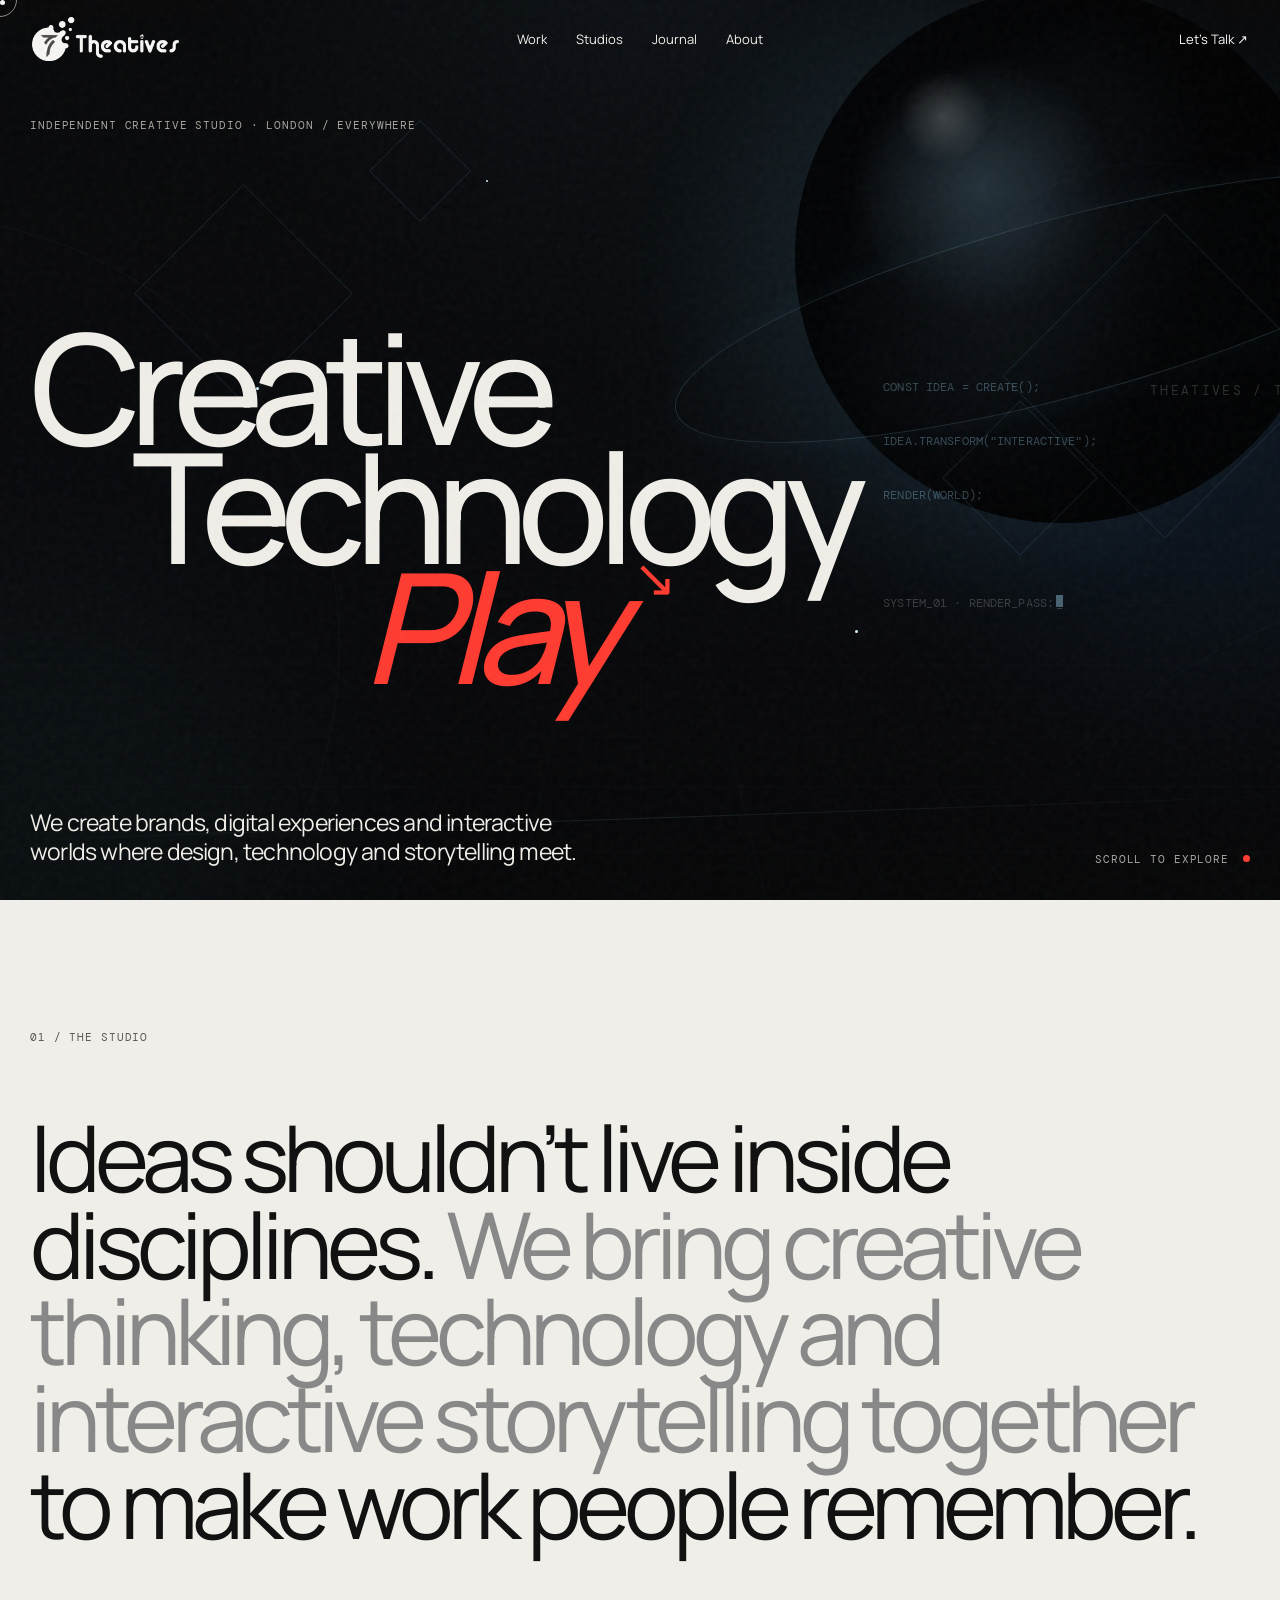
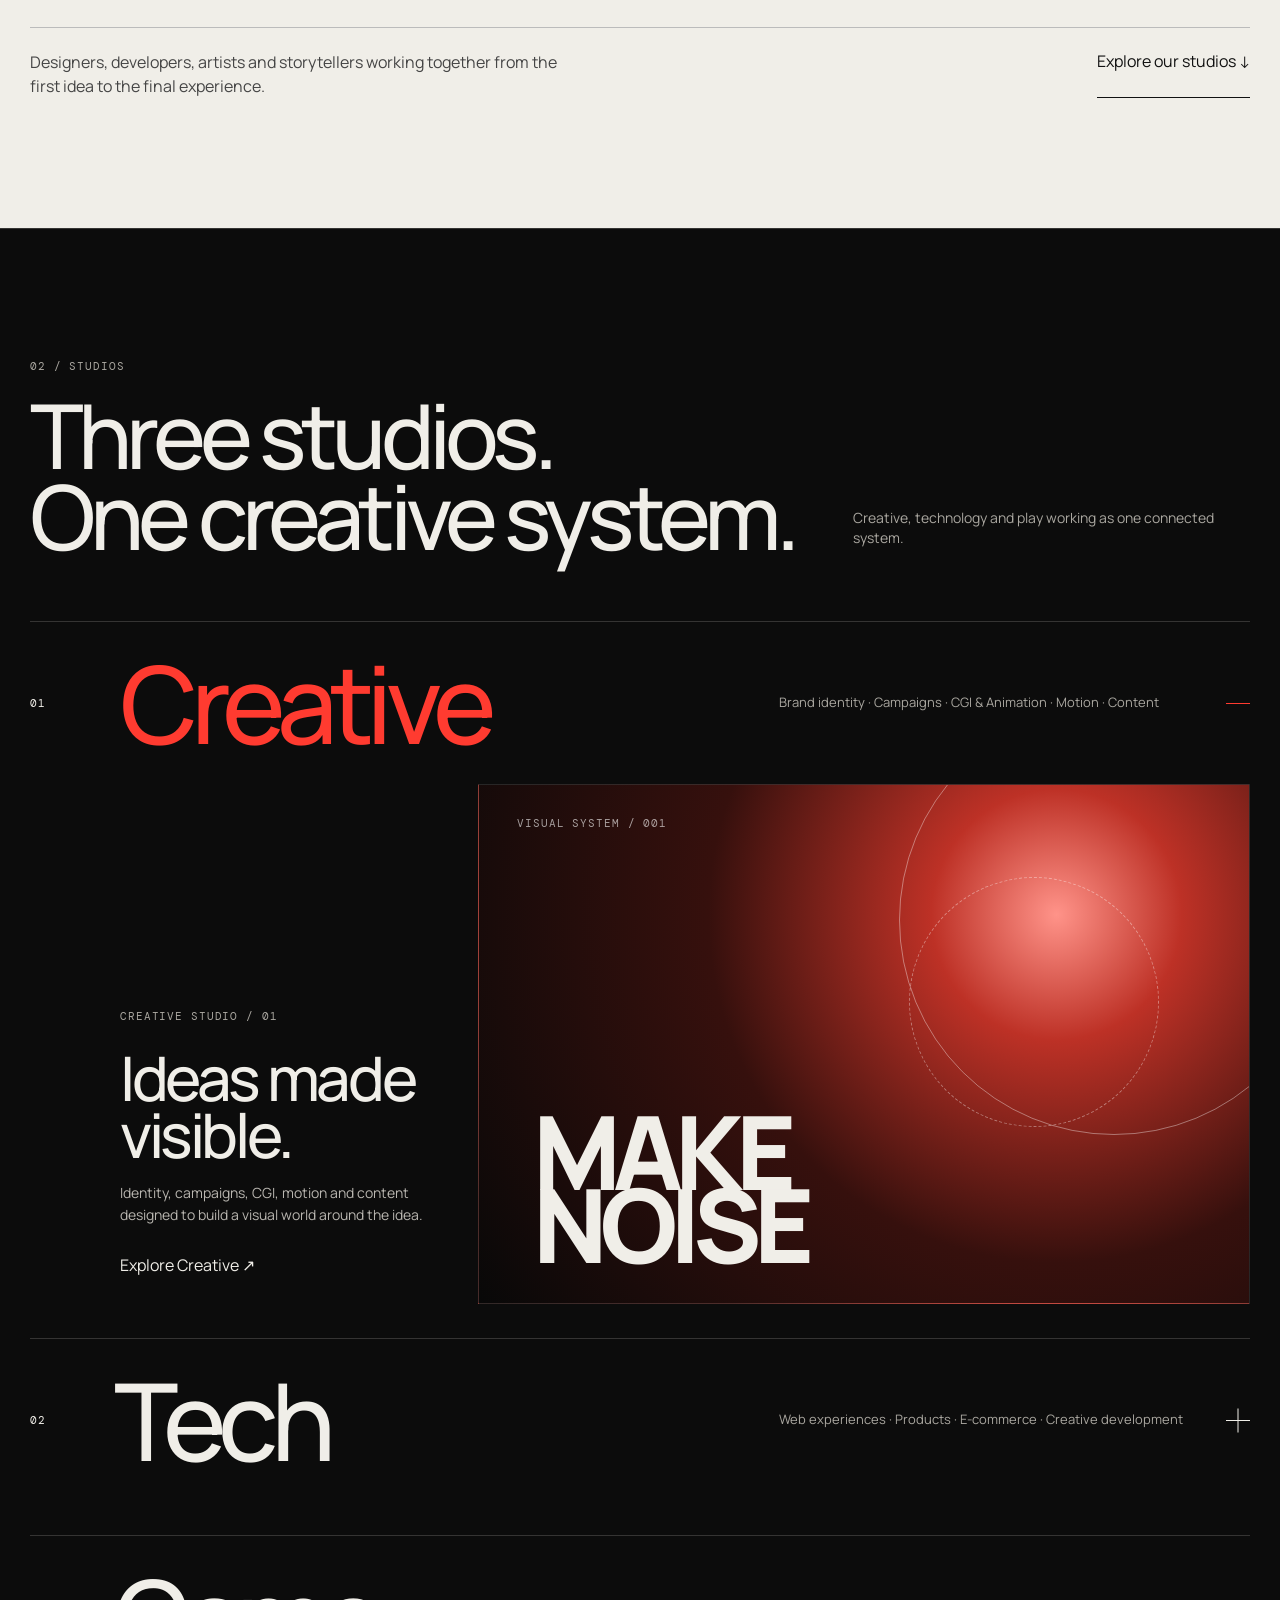
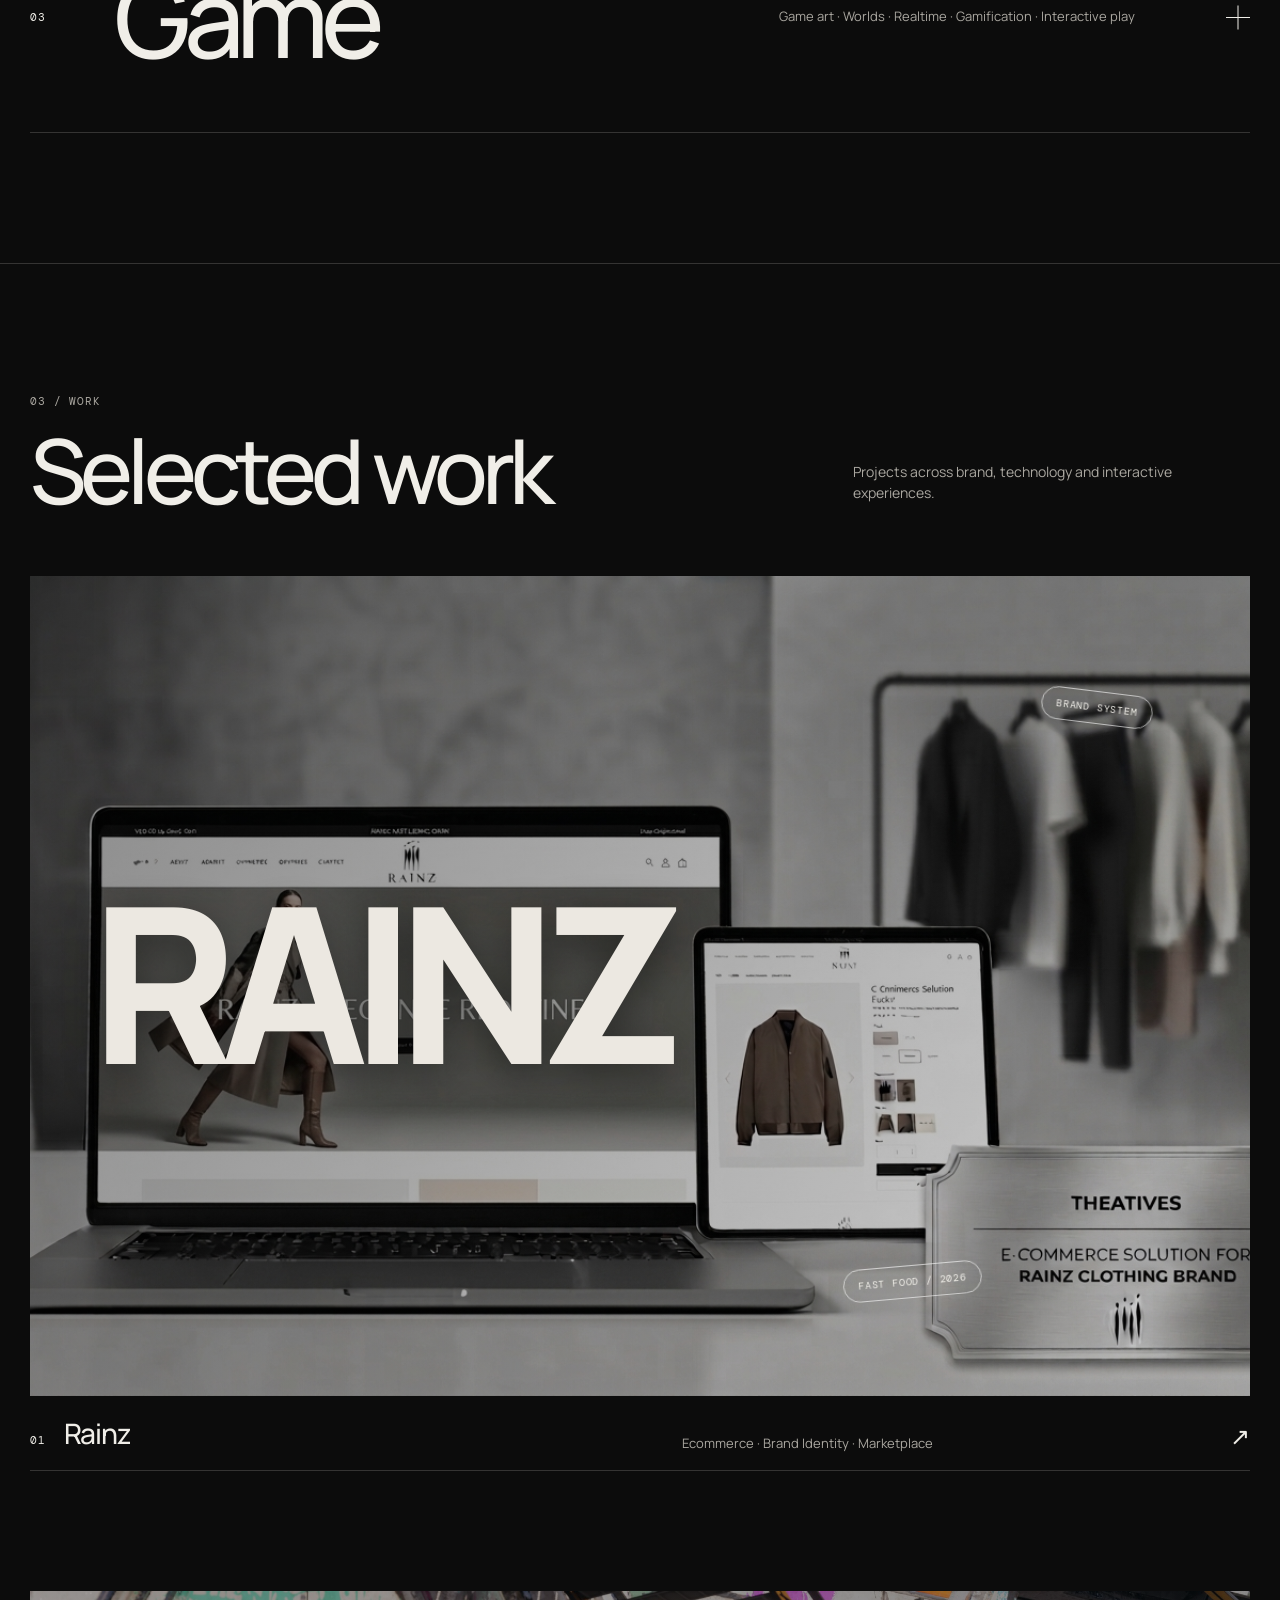
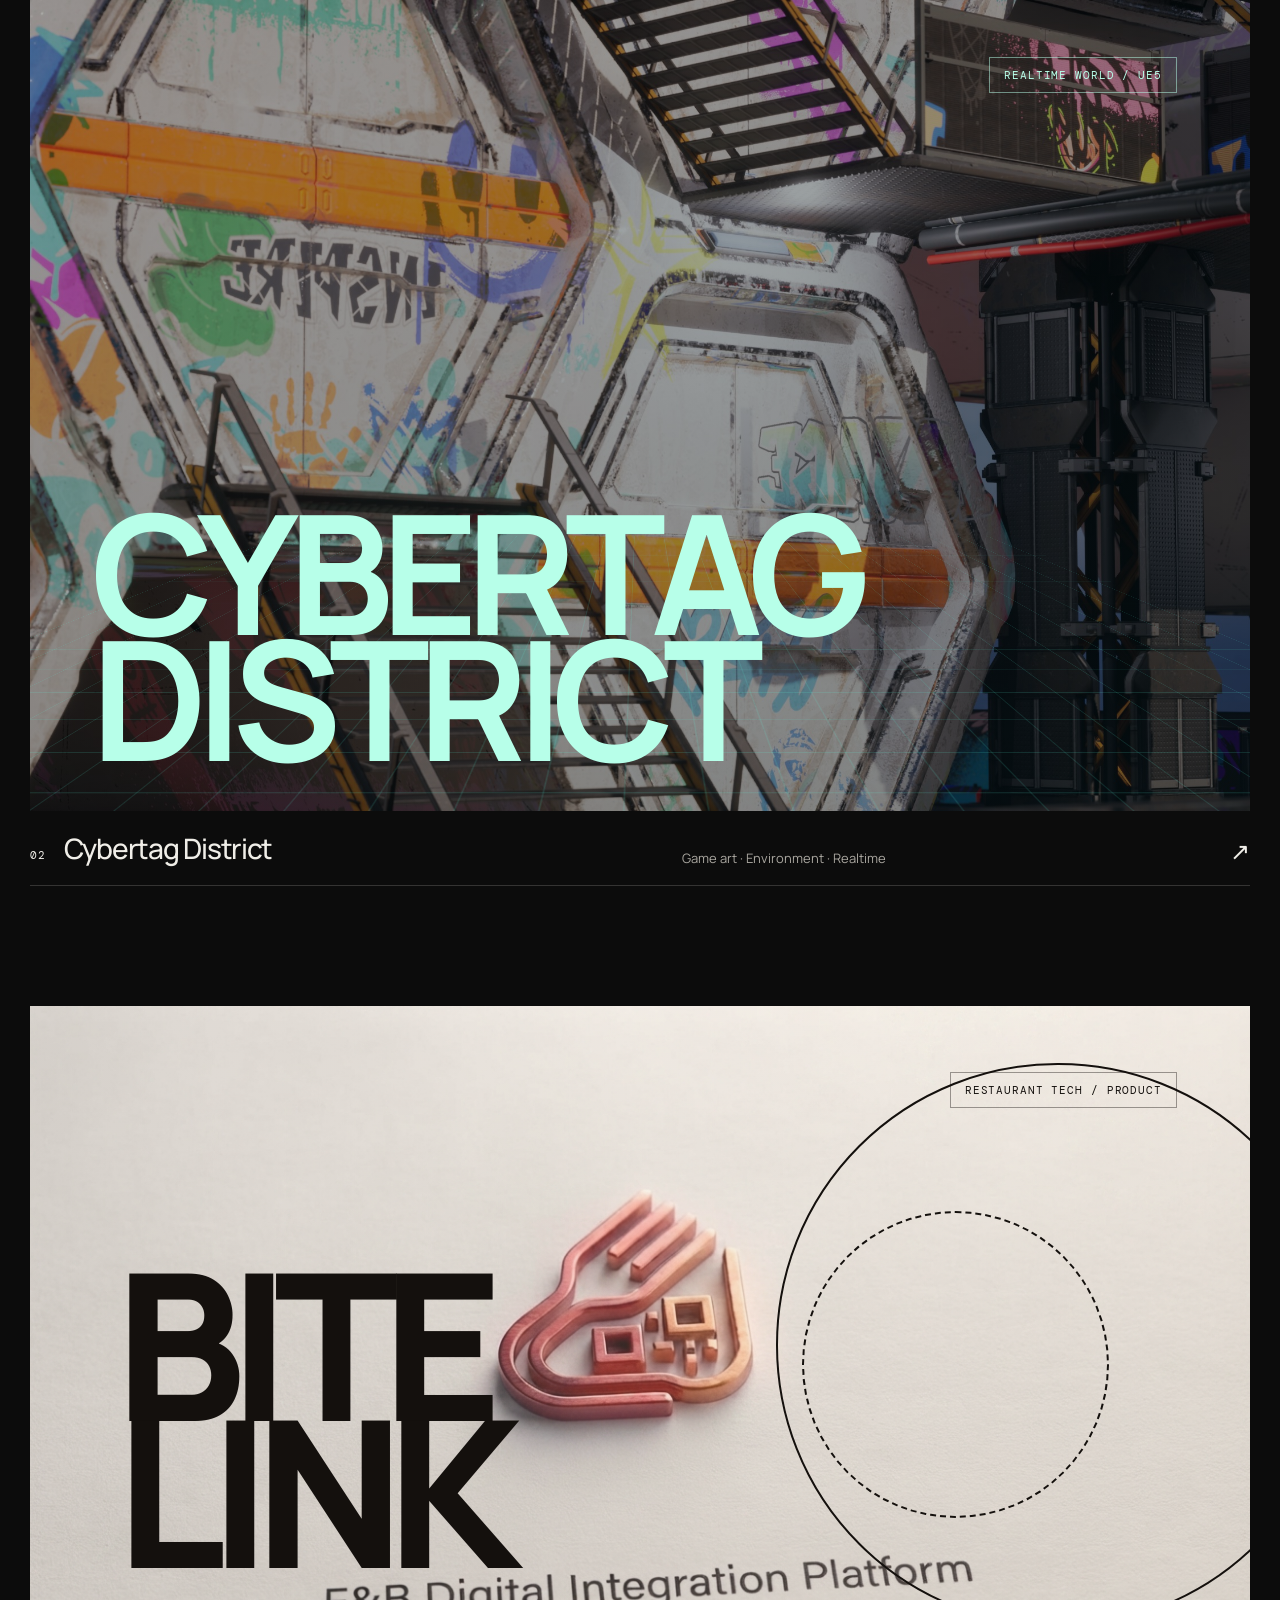
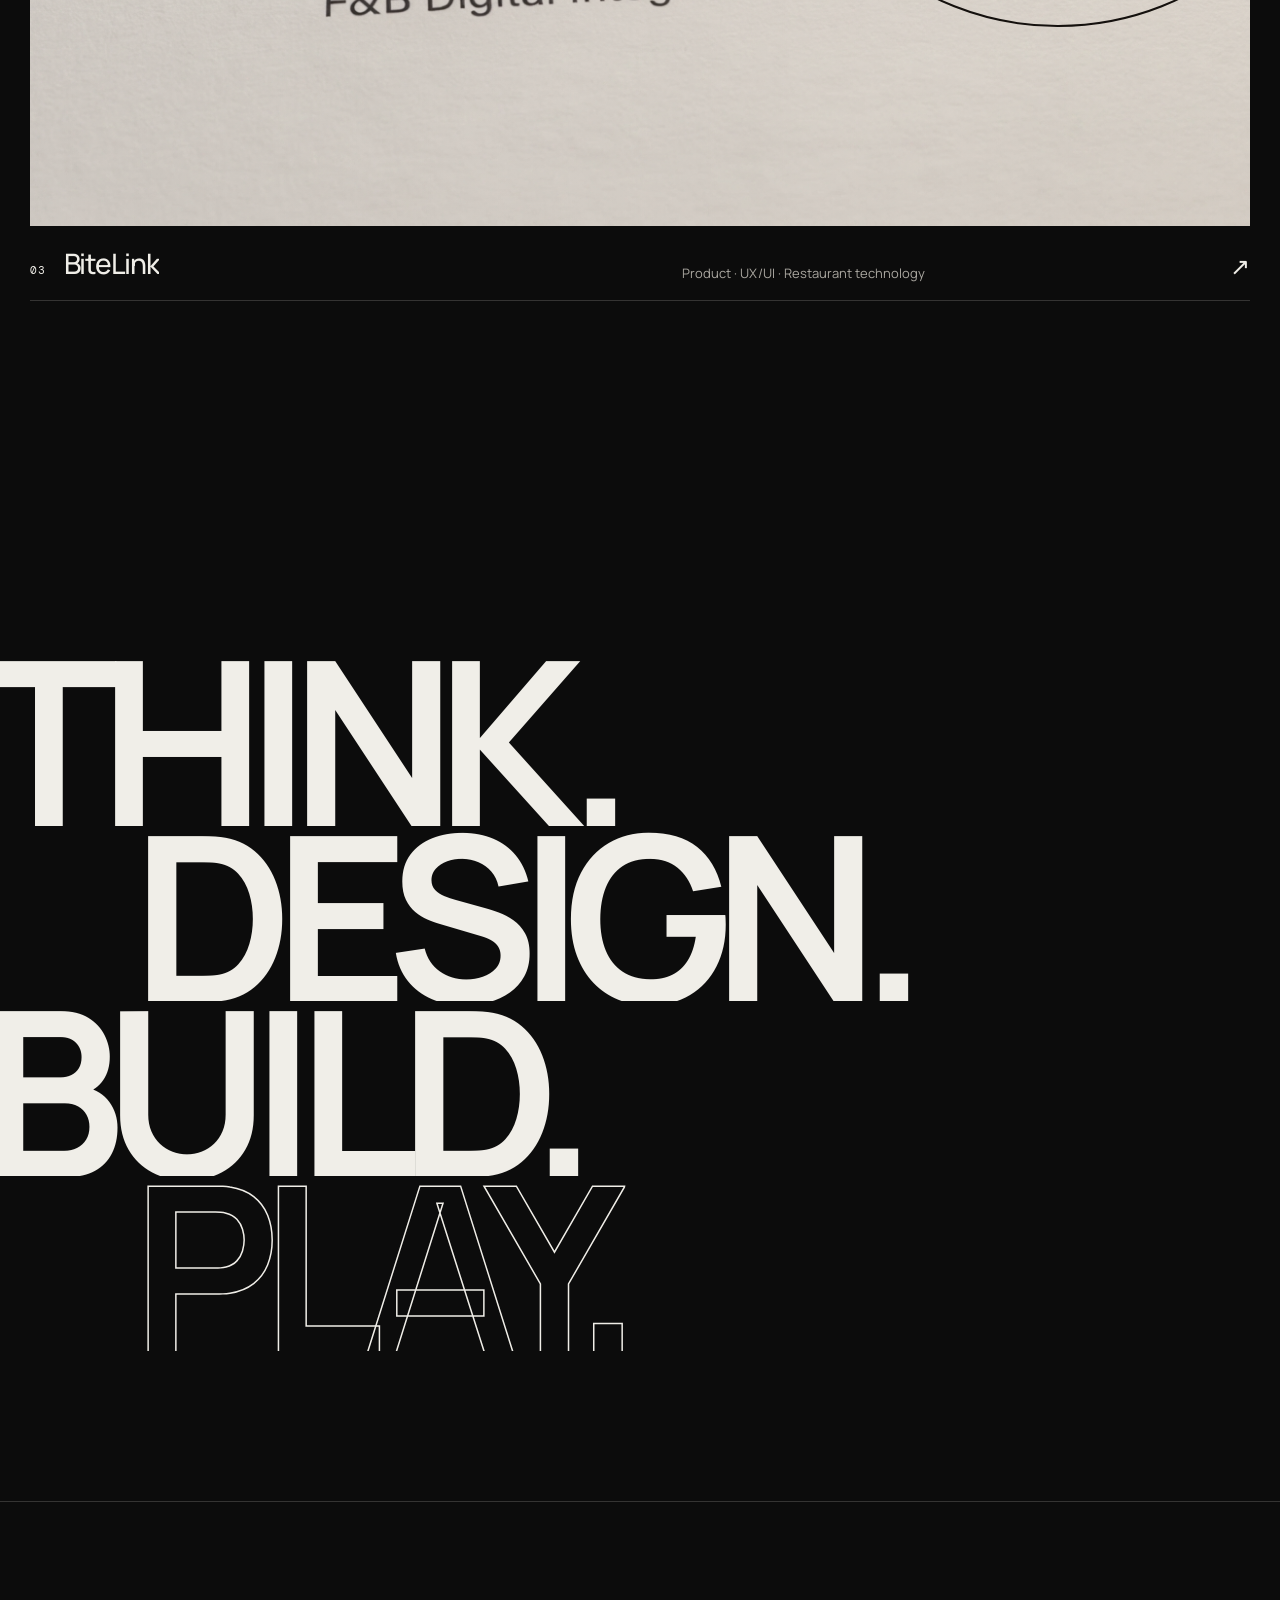
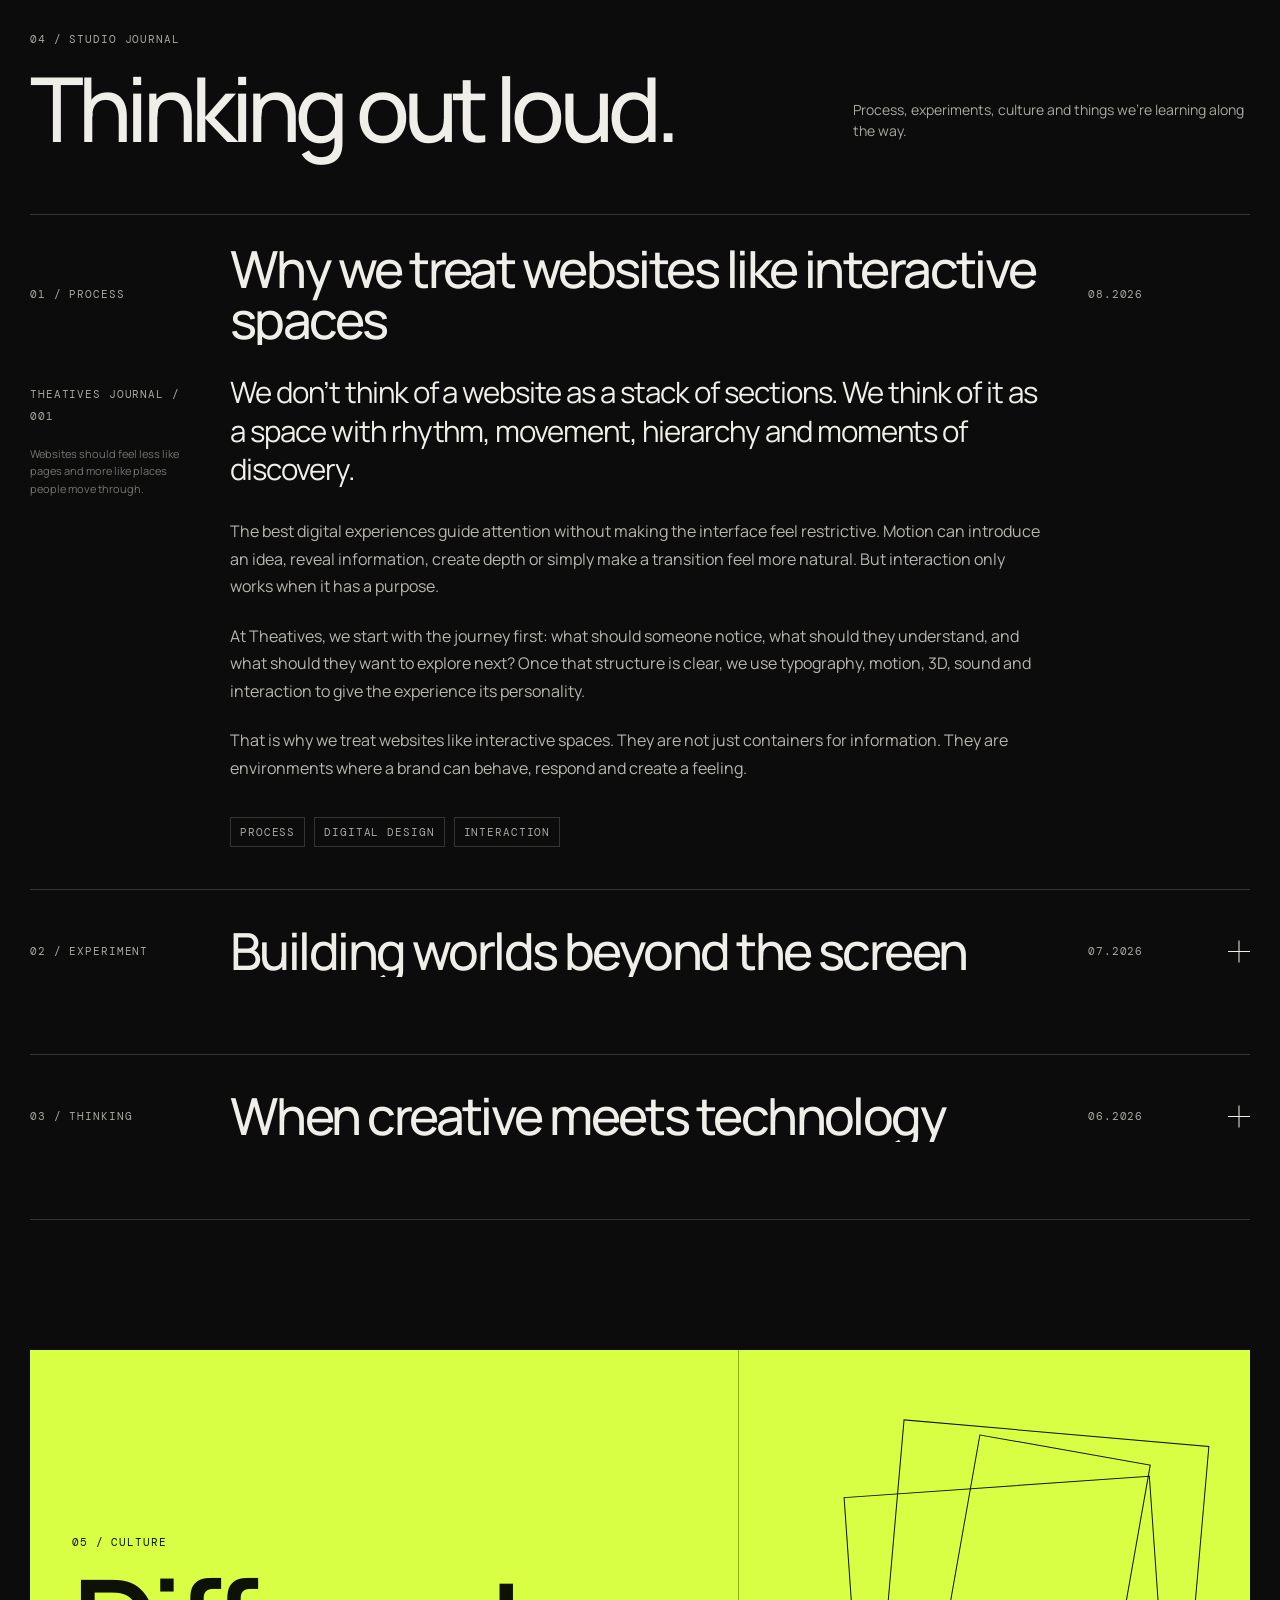
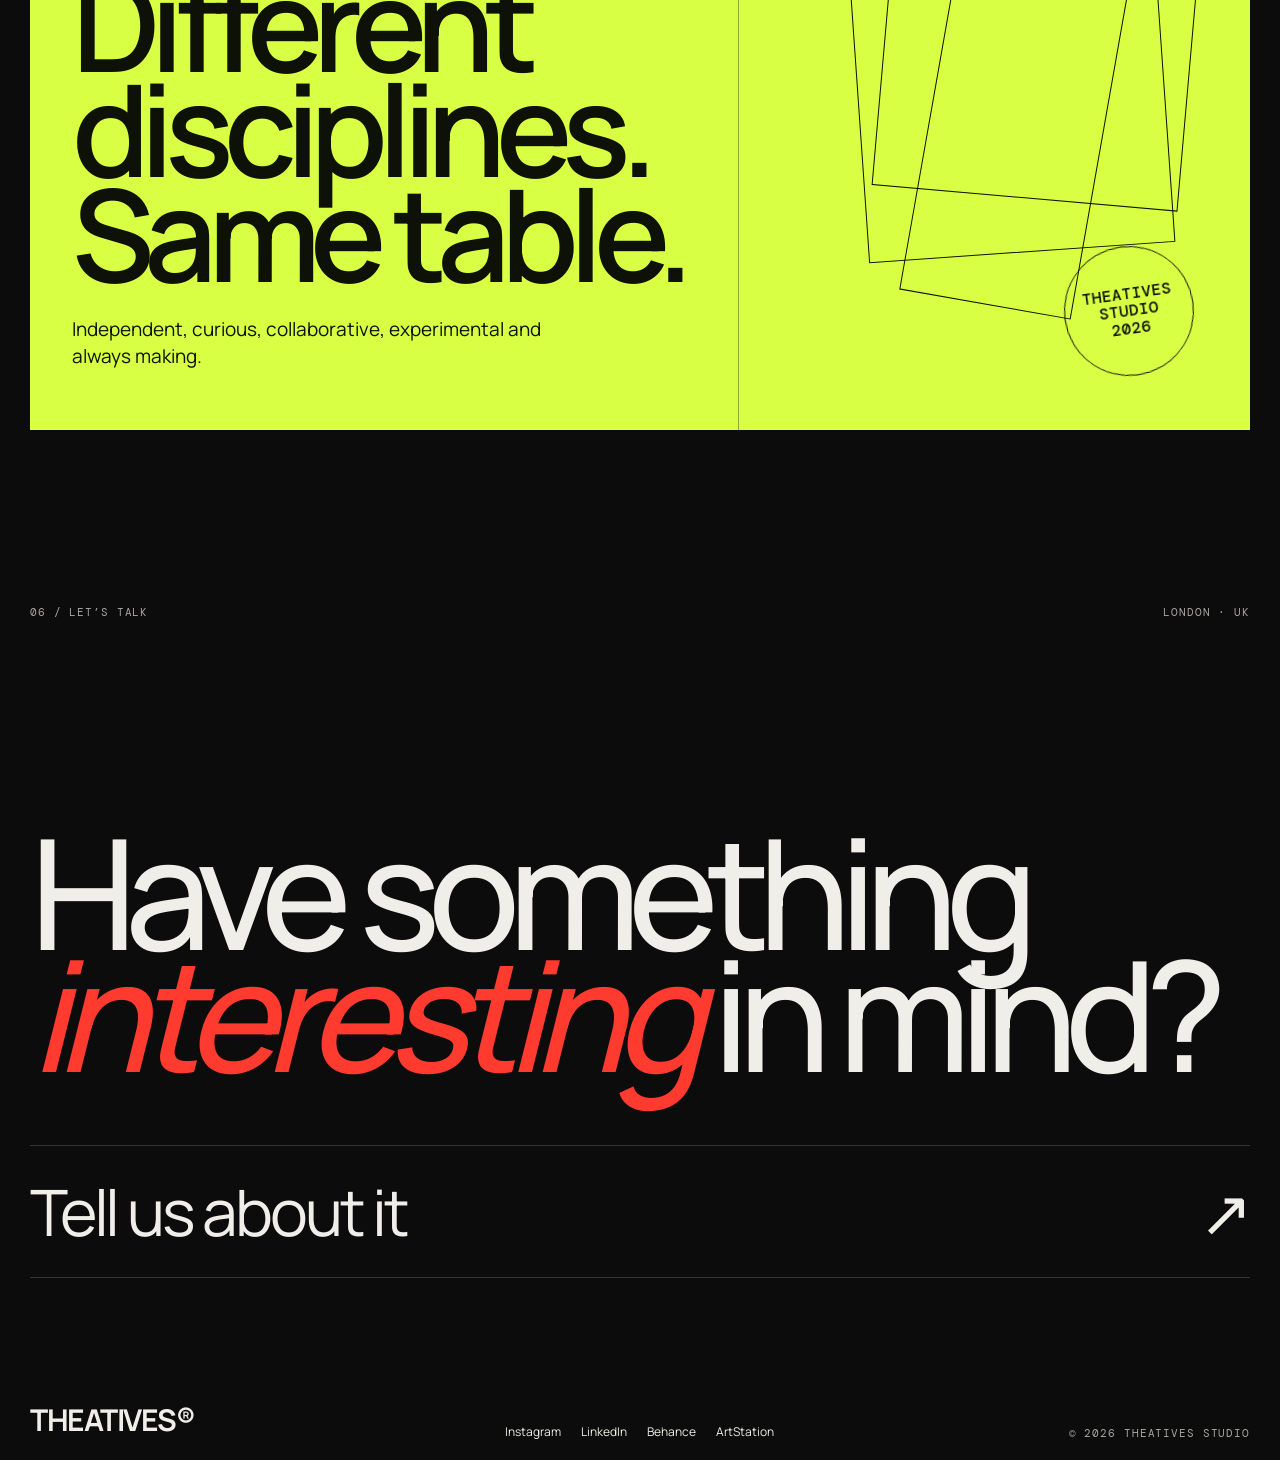
==== index.html @ 46ad7327 "first commit 1" ====
<!DOCTYPE html>
<html lang="en">
<head>
  <meta charset="UTF-8" />
  <meta name="viewport" content="width=device-width, initial-scale=1.0" />
  <meta name="theme-color" content="#0d0d0d" />
  <title>Theatives® — Creative, Tech & Game Studio</title>
  <meta name="description" content="Theatives is an independent creative studio combining creative thinking, technology and interactive storytelling." />
  <link rel="preconnect" href="https://fonts.googleapis.com">
  <link rel="preconnect" href="https://fonts.gstatic.com" crossorigin>
  <link href="https://fonts.googleapis.com/css2?family=DM+Mono:wght@300;400;500&family=Manrope:wght@300;400;500;600;700;800&display=swap" rel="stylesheet">
  <link rel="stylesheet" href="styles.css?v=20260827-6" />
</head>
<body>
  <div class="noise"></div>

  <div class="global-space" aria-hidden="true">
    <div class="space-glow glow-a"></div>
    <div class="space-glow glow-b"></div>
    <div class="space-grid"></div>
    <div class="space-ring ring-a"></div>
    <div class="space-ring ring-b"></div>
  </div>

  <header class="site-header" id="top">
    <a href="#hero" class="brand" aria-label="Theatives home"><img src="[data-uri]" alt="Theatives" /></a>
    <nav class="desktop-nav" aria-label="Primary">
      <a href="#work" class="text-roll"><span class="scramble-text" data-text="Work">Work</span></a>
      <a href="#studios" class="text-roll"><span class="scramble-text" data-text="Studios">Studios</span></a>
      <a href="#journal" class="text-roll"><span class="scramble-text" data-text="Journal">Journal</span></a>
      <a href="#about" class="text-roll"><span class="scramble-text" data-text="About">About</span></a>
    </nav>
    <a href="#contact" class="header-cta text-roll"><span class="scramble-text" data-text="Let’s Talk ↗︎">Let’s Talk ↗︎</span></a>
    <button class="menu-btn" aria-label="Open menu"><span></span><span></span></button>
  </header>

  <div class="mobile-menu" aria-hidden="true">
    <div class="mobile-menu-inner">
      <a href="#work">Work</a>
      <a href="#studios">Studios</a>
      <a href="#journal">Journal</a>
      <a href="#about">About</a>
      <a href="#contact">Let’s Talk ↗︎</a>
    </div>
  </div>

  <main>
    <section class="hero" id="hero">

      <div class="hero-scifi" aria-hidden="true">
        <div class="scifi-planet">
          <div class="planet-core"></div>
          <div class="planet-shadow"></div>
          <div class="planet-ring"></div>
        </div>
        <div class="wireframe wf-a"></div>
        <div class="wireframe wf-b"></div>
        <div class="particle pt-a"></div>
        <div class="particle pt-b"></div>
        <div class="particle pt-c"></div>
        <div class="horizon-line"></div>

        <div class="wireframe wf-c"></div>
        <div class="wireframe wf-d"></div>
        <div class="hero-terminal mono">
          <div class="terminal-line" data-line="0"></div>
          <div class="terminal-line" data-line="1"></div>
          <div class="terminal-line" data-line="2"></div>
          <div class="terminal-line" data-line="3"></div>
          <div class="terminal-line terminal-value" data-line="4"></div>
          <div class="terminal-line terminal-value" data-line="5"></div>
          <div class="terminal-line terminal-value" data-line="6"></div>
          <span class="terminal-cursor">_</span>
        </div>
      </div>
      <div class="hero-kicker mono reveal">Independent creative studio · London / Everywhere</div>

      <div class="hero-copy">
        <h1 class="hero-title">
          <span class="line reveal">Creative</span>
          <span class="line reveal">Technology</span>
          <span class="line reveal accent-line"><span class="scramble-text" data-text="Play">Play</span> <em>↘︎</em></span>
        </h1>
      </div>

      <div class="hero-bottom">
        <p class="hero-intro reveal">
          We create brands, digital experiences and interactive worlds
          where design, technology and storytelling meet.
        </p>
        <div class="scroll-hint mono reveal">
          <span>SCROLL TO EXPLORE</span>
          <span class="scroll-dot"></span>
        </div>
      </div>

      <div class="hero-orbit" aria-hidden="true">
        <div class="orbit-ring"></div>
        <div class="orbit-word">THEATIVES / THEATIVES / THEATIVES /</div>
      </div>
    </section>


    <section class="statement-section" id="about">
      <div class="section-index mono reveal">01 / THE STUDIO</div>
      <p class="statement reveal">
        Ideas shouldn’t live inside disciplines.
        <span>We bring creative thinking, technology and interactive storytelling together</span>
        to make work people remember.
      </p>
      <div class="statement-foot reveal">
        <p>Designers, developers, artists and storytellers working together from the first idea to the final experience.</p>
        <a href="#studios" class="text-roll"><span class="scramble-text" data-text="Explore our studios ↓">Explore our studios ↓</span></a>
      </div>
    </section>

    <section class="studios-section" id="studios">
      <div class="section-head reveal">
        <div>
          <span class="section-index mono">02 / STUDIOS</span>
          <h2>Three studios.<br>One creative system.</h2>
        </div>
        <p>Creative, technology and play working as one connected system.</p>
      </div>

      <div class="studio-accordion">
        <article class="studio-item active" data-studio="creative">
          <button class="studio-trigger" type="button" aria-expanded="true">
            <span class="studio-number mono">01</span>
            <span class="studio-name scramble-text" data-text="Creative">Creative</span>
            <span class="studio-services">Brand identity · Campaigns · CGI & Animation · Motion · Content</span>
            <span class="studio-plus" aria-hidden="true"></span>
          </button>

          <div class="studio-collapse">
            <div class="studio-collapse-inner">
              <div class="studio-detail">
                <span class="mono">CREATIVE STUDIO / 01</span>
                <h3>Ideas made visible.</h3>
                <p>Identity, campaigns, CGI, motion and content designed to build a visual world around the idea.</p>
                <a href="#" class="text-roll"><span class="scramble-text" data-text="Explore Creative ↗︎">Explore Creative ↗︎</span></a>
              </div>

              <div class="studio-live creative-live" aria-hidden="true">
                <div class="creative-orbit orbit-a"></div>
                <div class="creative-orbit orbit-b"></div>
                <div class="creative-poster cp-a">MAKE<br>NOISE</div>
                <div class="creative-poster cp-b">IDEAS<br>MOVE</div>
                <div class="creative-code mono">VISUAL SYSTEM / 001</div>
              </div>
            </div>
          </div>
        </article>

        <article class="studio-item" data-studio="tech">
          <button class="studio-trigger" type="button" aria-expanded="false">
            <span class="studio-number mono">02</span>
            <span class="studio-name scramble-text" data-text="Tech">Tech</span>
            <span class="studio-services">Web experiences · Products · E-commerce · Creative development</span>
            <span class="studio-plus" aria-hidden="true"></span>
          </button>

          <div class="studio-collapse">
            <div class="studio-collapse-inner">
              <div class="studio-detail">
                <span class="mono">TECH STUDIO / 02</span>
                <h3>Ideas made interactive.</h3>
                <p>Websites, applications and digital products that combine clear systems with expressive interaction.</p>
                <a href="#" class="text-roll"><span class="scramble-text" data-text="Explore Tech ↗︎">Explore Tech ↗︎</span></a>
              </div>

              <div class="studio-live tech-live" aria-hidden="true">
                <div class="tech-grid-v4"></div>
                <div class="tech-sphere"></div>
                <div class="tech-chip chip-a mono">BUILD()</div>
                <div class="tech-chip chip-b mono">MOTION</div>
                <div class="tech-chip chip-c mono">SYSTEM</div>
                <div class="scan-line"></div>
              </div>
            </div>
          </div>
        </article>

        <article class="studio-item" data-studio="game">
          <button class="studio-trigger" type="button" aria-expanded="false">
            <span class="studio-number mono">03</span>
            <span class="studio-name scramble-text" data-text="Game">Game</span>
            <span class="studio-services">Game art · Worlds · Realtime · Gamification · Interactive play</span>
            <span class="studio-plus" aria-hidden="true"></span>
          </button>

          <div class="studio-collapse">
            <div class="studio-collapse-inner">
              <div class="studio-detail">
                <span class="mono">GAME STUDIO / 03</span>
                <h3>Ideas made playable.</h3>
                <p>Realtime environments, game art and interactive worlds built around atmosphere, discovery and play.</p>
                <a href="#" class="text-roll"><span class="scramble-text" data-text="Explore Game ↗︎">Explore Game ↗︎</span></a>
              </div>

              <div class="studio-live game-live" aria-hidden="true">
                <div class="game-sun-v4"></div>
                <div class="game-land gl-a"></div>
                <div class="game-land gl-b"></div>
                <div class="game-land gl-c"></div>
                <div class="game-reticle">+</div>
                <div class="game-readout mono">WORLD / X49.23 Y71.04 Z12.91</div>
              </div>
            </div>
          </div>
        </article>
      </div>
    </section>

<section class="work-section" id="work">
      <div class="section-head reveal">
        <div>
          <span class="section-index mono">03 / WORK</span>
          <h2>Selected work</h2>
        </div>
        <p>Projects across brand, technology and interactive experiences.</p>
      </div>

      <article class="project project-one reveal">
        <a href="#" class="project-media animated-link">
          <div class="project-art art-1">
            <div class="chrome-word">RAINZ</div>
            <div class="floating-pill pill-a">BRAND SYSTEM</div>
            <div class="floating-pill pill-b">FAST FOOD / 2026</div>
          </div>
        </a>
        <div class="project-meta">
          <div>
            <span class="mono">01</span>
            <h3 class="scramble-text" data-text="Rainz">Rainz</h3>
          </div>
          <p>Ecommerce · Brand Identity · Marketplace</p>
          <span class="project-arrow">↗︎</span>
        </div>
      </article>

      <article class="project project-two reveal">
        <a href="#" class="project-media animated-link">
          <div class="project-art art-2">
            <div class="cyber-grid"></div>
            <div class="project-tag mono">REALTIME WORLD / UE5</div>
            <div class="cyber-title">CYBERTAG<br>DISTRICT</div>
          </div>
        </a>
        <div class="project-meta">
          <div>
            <span class="mono">02</span>
            <h3 class="scramble-text" data-text="Cybertag District">Cybertag District</h3>
          </div>
          <p>Game art · Environment · Realtime</p>
          <span class="project-arrow">↗︎</span>
        </div>
      </article>

      <article class="project project-three reveal">
        <a href="#" class="project-media animated-link">
          <div class="project-art art-3">
            <div class="food-orbit orbit-one"></div>
            <div class="food-orbit orbit-two"></div>
            <div class="bite-logo">BITE<br>LINK</div>
            <div class="project-tag mono">RESTAURANT TECH / PRODUCT</div>
          </div>
        </a>
        <div class="project-meta">
          <div>
            <span class="mono">03</span>
            <h3 class="scramble-text" data-text="BiteLink">BiteLink</h3>
          </div>
          <p>Product · UX/UI · Restaurant technology</p>
          <span class="project-arrow">↗︎</span>
        </div>
      </article>
    </section>

    <section class="manifesto-section">
      <div class="manifesto-word" data-word="THINK"><span class="scramble-text manifesto-scramble" data-text="THINK.">THINK.</span></div>
      <div class="manifesto-word" data-word="DESIGN"><span class="scramble-text manifesto-scramble" data-text="DESIGN.">DESIGN.</span></div>
      <div class="manifesto-word" data-word="BUILD"><span class="scramble-text manifesto-scramble" data-text="BUILD.">BUILD.</span></div>
      <div class="manifesto-word outline" data-word="PLAY"><span class="scramble-text manifesto-scramble" data-text="PLAY.">PLAY.</span></div>
    </section>

    <section class="journal-section" id="journal">
      <div class="section-head reveal">
        <div>
          <span class="section-index mono">04 / STUDIO JOURNAL</span>
          <h2>Thinking out loud.</h2>
        </div>
        <p>Process, experiments, culture and things we’re learning along the way.</p>
      </div>

      <div class="journal-list journal-accordion">
        <article class="journal-entry reveal active">
          <button class="journal-trigger" type="button" aria-expanded="true">
            <span class="journal-label mono">01 / PROCESS</span>
            <span class="journal-title">Why we treat websites like interactive spaces</span>
            <span class="journal-date mono">08.2026</span>
            <span class="journal-toggle" aria-hidden="true"></span>
          </button>
          <div class="journal-article">
            <div class="journal-article-inner">
              <div class="journal-aside">
                <span class="mono">THEATIVES JOURNAL / 001</span>
                <p>Websites should feel less like pages and more like places people move through.</p>
              </div>
              <div class="journal-body">
                <p class="journal-lead">We don’t think of a website as a stack of sections. We think of it as a space with rhythm, movement, hierarchy and moments of discovery.</p>
                <p>The best digital experiences guide attention without making the interface feel restrictive. Motion can introduce an idea, reveal information, create depth or simply make a transition feel more natural. But interaction only works when it has a purpose.</p>
                <p>At Theatives, we start with the journey first: what should someone notice, what should they understand, and what should they want to explore next? Once that structure is clear, we use typography, motion, 3D, sound and interaction to give the experience its personality.</p>
                <p>That is why we treat websites like interactive spaces. They are not just containers for information. They are environments where a brand can behave, respond and create a feeling.</p>
                <div class="journal-meta mono"><span>PROCESS</span><span>DIGITAL DESIGN</span><span>INTERACTION</span></div>
              </div>
            </div>
          </div>
        </article>

        <article class="journal-entry reveal">
          <button class="journal-trigger" type="button" aria-expanded="false">
            <span class="journal-label mono">02 / EXPERIMENT</span>
            <span class="journal-title">Building worlds beyond the screen</span>
            <span class="journal-date mono">07.2026</span>
            <span class="journal-toggle" aria-hidden="true"></span>
          </button>
          <div class="journal-article">
            <div class="journal-article-inner">
              <div class="journal-aside">
                <span class="mono">THEATIVES JOURNAL / 002</span>
                <p>Realtime tools are changing how we approach environments, storytelling and digital campaigns.</p>
              </div>
              <div class="journal-body">
                <p class="journal-lead">A digital world does not have to belong to a game. It can become a campaign, a product launch, an interactive portfolio or a new way to tell a brand story.</p>
                <p>Realtime technology gives us the freedom to design spaces that can be explored rather than simply watched. Lighting can react, objects can respond to the user, and a single environment can produce still images, films, interactive scenes and social content without rebuilding the idea from scratch.</p>
                <p>We are interested in the space between CGI, games and digital design. That overlap creates experiences that can feel cinematic while remaining interactive.</p>
                <p>The experiment is not about using 3D because it looks futuristic. It is about finding situations where depth, movement and realtime response make the idea more memorable.</p>
                <div class="journal-meta mono"><span>REALTIME</span><span>CGI</span><span>WORLD BUILDING</span></div>
              </div>
            </div>
          </div>
        </article>

        <article class="journal-entry reveal">
          <button class="journal-trigger" type="button" aria-expanded="false">
            <span class="journal-label mono">03 / THINKING</span>
            <span class="journal-title">When creative meets technology</span>
            <span class="journal-date mono">06.2026</span>
            <span class="journal-toggle" aria-hidden="true"></span>
          </button>
          <div class="journal-article">
            <div class="journal-article-inner">
              <div class="journal-aside">
                <span class="mono">THEATIVES JOURNAL / 003</span>
                <p>The strongest ideas are often the ones that are not forced into a single discipline.</p>
              </div>
              <div class="journal-body">
                <p class="journal-lead">Creative and technology are often treated as separate stages: first the idea is designed, then it is handed to someone else to make it work.</p>
                <p>We prefer to bring both sides together from the beginning. A developer might discover an interaction that changes the visual direction. A 3D artist might create an asset that becomes part of the interface. A designer might simplify the technology into something that feels effortless for the user.</p>
                <p>That collaboration changes the outcome because the idea is shaped by what is visually interesting and what is technically possible at the same time.</p>
                <p>For us, the most interesting work happens in the overlap between Creative, Tech and Game.</p>
                <div class="journal-meta mono"><span>CREATIVE TECH</span><span>COLLABORATION</span><span>THEATIVES</span></div>
              </div>
            </div>
          </div>
        </article>
      </div>
    </section>

<section class="culture-section">
      <div class="culture-banner">
        <div class="culture-copy reveal">
          <span class="mono">05 / CULTURE</span>
          <h2>Different disciplines.<br>Same table.</h2>
          <p>Independent, curious, collaborative, experimental and always making.</p>
        </div>
        <div class="culture-graphic" aria-hidden="true">
          <div class="frame-line f1"></div>
          <div class="frame-line f2"></div>
          <div class="frame-line f3"></div>
          <div class="culture-stamp">THEATIVES<br>STUDIO<br>2026</div>
        </div>
      </div>
    </section>

    <section class="contact-section" id="contact">
      <div class="contact-top mono">
        <span>06 / LET’S TALK</span>
        <span>LONDON · UK</span>
      </div>
      <h2 class="contact-title">
        Have something<br>
        <span>interesting</span> in mind?
      </h2>
      
      <button class="contact-link contact-toggle" type="button" aria-expanded="false" aria-controls="contact-form-panel">
        <span class="scramble-text contact-scramble" data-text="Tell us about it">Tell us about it</span>
        <span class="contact-toggle-arrow">↗︎</span>
      </button>

      <div class="contact-form-panel" id="contact-form-panel">
        <div class="contact-form-inner">
          <div class="form-intro">
            <span class="mono">START A CONVERSATION</span>
            <h3>Tell us what<br>you’re thinking.</h3>
            <p>Share the basics and we’ll take it from there.</p>
          </div>

          <form class="project-form" id="project-form"
                data-google-script-url="https://script.google.com/macros/s/AKfycbwvW5NcCSdJKcB7rQe_5EEQ1PDzjt3WhocBVmuotFC69uxukpRDDXVqodPOQLM04Ju6/exec"
                novalidate>
            <div class="form-honeypot" aria-hidden="true">
              <label>
                Leave this field empty
                <input type="text" name="website" tabindex="-1" autocomplete="off">
              </label>
            </div>
            <div class="field-row">
              <label class="field">
                <span class="mono">EMAIL</span>
                <input type="email" name="email" placeholder="you@example.com" required>
              </label>

              <label class="field">
                <span class="mono">CONTACT</span>
                <input type="text" name="contact" placeholder="Name / phone / preferred contact" required>
              </label>
            </div>

            <label class="field field-optional">
              <span class="mono">MOBILE / WHATSAPP <small>(OPTIONAL)</small></span>
              <input type="tel" name="mobile" placeholder="+44 0000 000000" autocomplete="tel">
            </label>

            <label class="field field-message">
              <span class="mono">TELL US ABOUT IT</span>
              <textarea name="message" rows="5" placeholder="A short paragraph about your project, idea, timeline or what you need..." required></textarea>
            </label>

            <div class="form-bottom">
              <p class="form-note mono">WE’LL GET BACK TO YOU AS SOON AS WE CAN.</p>
              <button type="submit" class="form-submit">
                <span class="scramble-text" data-text="Send enquiry ↗︎">Send enquiry ↗︎</span>
              </button>
            </div>

            <div class="form-success" role="status" aria-live="polite">
              Thanks — your enquiry has been sent. We’ll get back to you soon.
            </div>
          </form>
        </div>
      </div>

      <footer>
        <div class="footer-brand">THEATIVES®</div>
        <div class="footer-links">
          <a href="#" class="text-roll"><span class="scramble-text" data-text="Instagram">Instagram</span></a>
          <a href="#" class="text-roll"><span class="scramble-text" data-text="LinkedIn">LinkedIn</span></a>
          <a href="#" class="text-roll"><span class="scramble-text" data-text="Behance">Behance</span></a>
          <a href="#" class="text-roll"><span class="scramble-text" data-text="ArtStation">ArtStation</span></a>
        </div>
        <div class="footer-copy mono">© 2026 THEATIVES STUDIO</div>
      </footer>
    </section>
  </main>

  <div class="cursor-dot"></div>
  <div class="cursor-ring"></div>

  <script src="script.js?v=20260827-2"></script>
</body>
</html>
---- styles.css ----
*{box-sizing:border-box}
:root{
  --bg:#0c0c0c;
  --fg:#f0eee8;
  --muted:#aaa7a0;
  --line:rgba(240,238,232,.18);
  --red:#ff3b30;
  --lime:#c7ff4a;
  --font:"Manrope",Arial,sans-serif;
  --mono:"DM Mono",monospace;
}
html{scroll-behavior:smooth}
body{
  margin:0;background:var(--bg);color:var(--fg);font-family:var(--font);
  overflow-x:hidden;cursor:none
}
a{color:inherit;text-decoration:none}
button{font:inherit}

/* Keep Unicode arrows typographic on iOS/Safari instead of emoji-style glyphs. */
.project-arrow,
.journal-arrow,
.contact-toggle-arrow,
.header-cta,
.scramble-text,
.mobile-menu a{
  font-variant-emoji:text;
}
.noise{
  position:fixed;inset:0;pointer-events:none;opacity:.05;z-index:90;
  background-image:url("data:image/svg+xml,%3Csvg viewBox='0 0 180 180' xmlns='http://www.w3.org/2000/svg'%3E%3Cfilter id='n'%3E%3CfeTurbulence type='fractalNoise' baseFrequency='.75' numOctaves='4' stitchTiles='stitch'/%3E%3C/filter%3E%3Crect width='100%25' height='100%25' filter='url(%23n)' opacity='.8'/%3E%3C/svg%3E")
}
.mono{font-family:var(--mono);font-size:11px;letter-spacing:.08em;text-transform:uppercase}
.site-header{
  position:fixed;z-index:100;top:0;left:0;right:0;height:78px;display:grid;
  grid-template-columns:1fr auto 1fr;align-items:center;padding:0 32px;border-bottom:1px solid transparent;
  mix-blend-mode:difference;color:#fff;transition:.3s
}
.brand{display:flex;align-items:center;gap:10px;font-weight:700;font-size:15px;letter-spacing:-.02em}
.brand-mark{
  width:25px;height:25px;display:grid;place-items:center;border:1px solid currentColor;border-radius:50%;
  font-size:13px
}
.desktop-nav{display:flex;gap:29px;font-size:13px}
.desktop-nav a,.header-cta{position:relative}
.desktop-nav a:after,.header-cta:after{
  content:"";position:absolute;left:0;bottom:-4px;width:100%;height:1px;background:currentColor;
  transform:scaleX(0);transform-origin:right;transition:transform .3s ease
}
.desktop-nav a:hover:after,.header-cta:hover:after{transform:scaleX(1);transform-origin:left}
.header-cta{justify-self:end;font-size:13px}
.menu-btn{display:none;background:none;border:0;color:inherit;width:38px;height:38px;padding:9px}
.menu-btn span{display:block;height:1px;background:currentColor;margin:7px 0}
.mobile-menu{display:none}

.hero{
  min-height:100vh;padding:118px 30px 34px;position:relative;display:flex;flex-direction:column;
  justify-content:space-between;overflow:hidden
}
.hero-kicker{color:var(--muted)}
.hero-copy{position:relative;z-index:2;margin-top:8vh}
.hero-title{margin:0;font-size:clamp(70px,12.3vw,190px);line-height:.78;letter-spacing:-.075em;font-weight:500}
.hero-title .line{display:block}
.hero-title .line:nth-child(2){margin-left:8vw}
.hero-title .accent-line{color:var(--red);margin-left:26vw;font-style:italic}
.hero-title em{font-size:.34em;vertical-align:top;font-style:normal;display:inline-block;transform:translateY(-.2em)}
.hero-bottom{display:flex;justify-content:space-between;align-items:flex-end;position:relative;z-index:3}
.hero-intro{font-size:clamp(16px,1.8vw,25px);line-height:1.25;max-width:570px;letter-spacing:-.035em;margin:0}
.scroll-hint{display:flex;align-items:center;gap:14px;color:var(--muted)}
.scroll-dot{width:7px;height:7px;border-radius:50%;background:var(--red);animation:pulse 1.6s infinite}
@keyframes pulse{50%{transform:scale(2);opacity:.35}}
.hero-orbit{position:absolute;width:440px;height:440px;right:-90px;top:18%;opacity:.32}
.orbit-ring{position:absolute;inset:0;border:1px solid var(--line);border-radius:50%}
.orbit-word{
  position:absolute;left:50%;top:50%;font:400 13px var(--mono);letter-spacing:.18em;white-space:nowrap;
  transform-origin:0 0;animation:spin 18s linear infinite
}
@keyframes spin{to{transform:rotate(360deg)}}

.ticker-section{border-top:1px solid var(--line);border-bottom:1px solid var(--line);overflow:hidden;padding:18px 0}
.ticker-track{display:flex;width:max-content;align-items:center;gap:28px;animation:ticker 28s linear infinite;font-size:18px;letter-spacing:-.03em}
.ticker-track i{font-style:normal;color:var(--red)}
@keyframes ticker{to{transform:translateX(-50%)}}

.work-section,.studios-section,.journal-section{padding:130px 30px}
.section-head{display:grid;grid-template-columns:2fr 1fr;gap:30px;align-items:end;margin-bottom:65px}
.section-index{display:block;color:var(--muted);margin-bottom:22px}
.section-head h2{font-size:clamp(50px,7vw,110px);line-height:.9;letter-spacing:-.065em;font-weight:500;margin:0}
.section-head p{max-width:400px;color:var(--muted);line-height:1.45;margin:0 0 8px;font-size:14px}

.project{margin-bottom:120px}
.project-media{display:block;height:min(72vw,820px);overflow:hidden;background:#151515}
.project-art{width:100%;height:100%;position:relative;overflow:hidden;transition:transform .8s cubic-bezier(.2,.8,.2,1)}
.project-media:hover .project-art{transform:scale(1.018)}
.art-1{
  background:
    linear-gradient(120deg,rgba(5,5,5,.48),rgba(5,5,5,.18)),
    url("image/rainz.jpeg") center center / cover no-repeat,
    #151515;
}
.chrome-word{
  position:absolute;left:5%;top:50%;transform:translateY(-52%);font-size:clamp(72px,17vw,260px);
  font-weight:800;letter-spacing:-.08em;color:#ece8e1;text-shadow:0 12px 40px rgba(0,0,0,.45)
}
.floating-pill{position:absolute;border:1px solid rgba(255,255,255,.6);border-radius:999px;padding:9px 14px;font:400 10px var(--mono);letter-spacing:.08em}
.pill-a{right:8%;top:14%;transform:rotate(7deg)}
.pill-b{right:22%;bottom:12%;transform:rotate(-5deg)}
.art-2{
  background:
    linear-gradient(145deg,rgba(3,10,12,.34),rgba(7,24,29,.48)),
    url("image/cybertagDistrict2.jpeg") center center / cover no-repeat,
    #061011;
}
.cyber-grid{
  position:absolute;inset:0;background-image:linear-gradient(rgba(86,255,228,.16) 1px,transparent 1px),linear-gradient(90deg,rgba(86,255,228,.12) 1px,transparent 1px);
  background-size:50px 50px;transform:perspective(600px) rotateX(55deg) scale(1.7);transform-origin:center bottom
}
.cyber-title{position:absolute;left:5%;bottom:6%;font-size:clamp(65px,13vw,205px);font-weight:700;line-height:.76;letter-spacing:-.07em;color:#b7ffe9}
.project-tag{position:absolute;top:8%;right:6%;border:1px solid rgba(183,255,233,.5);padding:10px 14px;color:#b7ffe9}
.art-3{
  background:
    linear-gradient(120deg,rgba(239,229,212,.18),rgba(199,181,153,.22)),
    url("image/bite.jpeg") center center / cover no-repeat,
    #efe5d4;
}
.bite-logo{position:absolute;left:7%;top:50%;transform:translateY(-50%);font-size:clamp(80px,16vw,250px);font-weight:800;line-height:.72;letter-spacing:-.08em;color:#14100d}
.art-3 .project-tag{color:#14100d;border-color:rgba(20,16,13,.4)}
.food-orbit{position:absolute;border:2px solid #14100d;border-radius:50%}
.orbit-one{width:44vw;height:44vw;max-width:620px;max-height:620px;right:-7vw;top:7%}
.orbit-two{width:24vw;height:24vw;max-width:360px;max-height:360px;right:11vw;top:25%;border-style:dashed}
.project-meta{display:grid;grid-template-columns:1.2fr 1fr auto;gap:25px;padding:18px 0;border-bottom:1px solid var(--line);align-items:end}
.project-meta>div{display:flex;align-items:baseline;gap:18px}
.project-meta h3{font-size:30px;letter-spacing:-.045em;margin:0;font-weight:500}
.project-meta p{margin:0;color:var(--muted);font-size:13px}
.project-arrow{font-size:24px}

.statement-section{padding:130px 30px;background:var(--fg);color:#111}
.statement-section .section-index{color:#555}
.statement{font-size:clamp(44px,7.5vw,118px);line-height:.94;letter-spacing:-.065em;margin:70px 0 80px;max-width:1500px}
.statement span{color:#888}
.statement-foot{display:grid;grid-template-columns:1fr 1fr;gap:30px;border-top:1px solid #bbb;padding-top:22px}
.statement-foot p{max-width:540px;line-height:1.5;margin:0;color:#454545}
.statement-foot a{justify-self:end;border-bottom:1px solid #111;padding-bottom:4px}

.studios-section{position:relative}
.studio-list{position:relative;z-index:2;width:100%}
.studio-row{
  display:grid;grid-template-columns:70px 1fr 1fr 40px;gap:20px;align-items:center;padding:32px 0;
  border-top:1px solid var(--line);transition:.3s;cursor:pointer
}
.studio-row:last-child{border-bottom:1px solid var(--line)}
.studio-row h3{font-size:clamp(56px,9vw,140px);font-weight:500;letter-spacing:-.065em;margin:0;line-height:.85;transition:.3s}
.studio-services{font-size:13px;color:var(--muted);max-width:480px;line-height:1.5}
.studio-symbol{font-size:24px;transition:.3s}
.studio-row:hover h3,.studio-row.active h3{color:var(--red);transform:translateX(12px)}
.studio-row:hover .studio-symbol,.studio-row.active .studio-symbol{transform:rotate(45deg);color:var(--red)}
.studio-visual{height:560px;margin-top:80px;position:relative;overflow:hidden;border:1px solid var(--line)}
.studio-panel{position:absolute;inset:0;opacity:0;transform:scale(1.04);transition:.6s ease;pointer-events:none}
.studio-panel.active{opacity:1;transform:scale(1)}
.panel-creative{background:#ecdfcf}
.poster-stack{position:absolute;inset:0;display:flex;justify-content:center;align-items:center;gap:20px;transform:rotate(-4deg)}
.poster{width:27%;aspect-ratio:.72;display:flex;align-items:flex-end;padding:22px;font-weight:800;font-size:clamp(35px,5vw,76px);line-height:.82;letter-spacing:-.065em;color:#111;box-shadow:0 30px 60px rgba(0,0,0,.18)}
.p1{background:#ff3b30;transform:rotate(-5deg)}
.p2{background:#f6f1e7;transform:translateY(-22px) rotate(2deg)}
.p3{background:#c7ff4a;transform:rotate(7deg);writing-mode:vertical-rl}
.panel-tech{background:#050b08;display:grid;place-items:center}
.terminal{width:min(76%,900px);border:1px solid #6cff9c;color:#6cff9c;padding:32px;font-family:var(--mono);box-shadow:0 0 60px rgba(70,255,140,.12)}
.terminal>span{font-size:11px;opacity:.6}
.terminal pre{font:400 clamp(28px,5vw,70px)/1.15 var(--mono);white-space:pre-wrap;margin:50px 0}
.terminal-cursor{width:13px;height:24px;background:#6cff9c;animation:blink 1s steps(1) infinite}
@keyframes blink{50%{opacity:0}}
.panel-game{background:linear-gradient(#5b1734,#ff6a4c 52%,#111 53%);overflow:hidden}
.game-world{position:absolute;inset:0}
.sun{position:absolute;width:180px;height:180px;border-radius:50%;background:#ffd5a8;left:50%;top:18%;transform:translateX(-50%)}
.terrain{position:absolute;bottom:-10%;left:-10%;width:120%;height:48%;background:#111;clip-path:polygon(0 60%,15% 35%,28% 55%,40% 25%,55% 50%,68% 20%,82% 48%,100% 25%,100% 100%,0 100%)}
.t2{bottom:-17%;opacity:.65;transform:scaleX(1.05) translateX(7%);background:#391126}
.t3{bottom:-25%;opacity:.5;transform:scaleX(1.1) translateX(-8%);background:#771d38}
.crosshair{position:absolute;left:50%;top:50%;transform:translate(-50%,-50%);font:300 70px var(--mono);color:#fff}

.manifesto-section{padding:100px 30px 150px;overflow:hidden}
.manifesto-word{
  font-size:clamp(90px,20vw,310px);font-weight:700;line-height:.76;letter-spacing:-.085em;
  white-space:nowrap;transform:translateX(-4vw);transition:color .25s
}
.manifesto-word:nth-child(even){transform:translateX(8vw)}
.manifesto-word:hover{color:var(--red)}
.manifesto-word.outline{color:transparent;-webkit-text-stroke:1.5px var(--fg)}
.manifesto-word.outline:hover{color:var(--red);-webkit-text-stroke-color:var(--red)}

.journal-section{border-top:1px solid var(--line)}
.journal-list{border-top:1px solid var(--line)}
.journal-item{
  position:relative;display:grid;grid-template-columns:180px 1fr 110px 40px;gap:20px;align-items:center;
  padding:34px 0;border-bottom:1px solid var(--line);min-height:120px
}
.journal-item h3{margin:0;font-size:clamp(26px,4vw,58px);font-weight:500;letter-spacing:-.05em;line-height:1}
.journal-date{color:var(--muted)}
.journal-arrow{font-size:22px}
.journal-preview{
  width:220px;height:145px;position:fixed;left:0;top:0;opacity:0;pointer-events:none;z-index:50;
  transform:scale(.8) rotate(-4deg);transition:opacity .2s,transform .2s;background:#333
}
.journal-item:hover .journal-preview{opacity:1;transform:scale(1) rotate(-2deg)}
.preview-a{background:linear-gradient(135deg,#ff3b30,#151515)}
.preview-b{background:linear-gradient(135deg,#c7ff4a,#23340b)}
.preview-c{background:linear-gradient(135deg,#c8c0ff,#19132e)}

.culture-section{padding:0 30px 130px}
.culture-banner{min-height:680px;background:#d9ff45;color:#0e1107;position:relative;overflow:hidden;padding:42px;display:flex;align-items:flex-end}
.culture-copy{position:relative;z-index:2;width:65%}
.culture-copy h2{font-size:clamp(60px,10vw,150px);line-height:.82;letter-spacing:-.075em;font-weight:600;margin:20px 0 30px}
.culture-copy p{max-width:520px;font-size:19px;line-height:1.4}
.culture-graphic{position:absolute;right:0;top:0;width:42%;height:100%;border-left:1px solid rgba(14,17,7,.35)}
.frame-line{position:absolute;border:1.5px solid #0e1107}
.f1{width:60%;height:54%;right:11%;top:12%;transform:rotate(5deg)}
.f2{width:60%;height:54%;right:17%;top:20%;transform:rotate(-4deg)}
.f3{width:34%;height:68%;right:27%;top:14%;transform:rotate(10deg)}
.culture-stamp{position:absolute;right:11%;bottom:8%;font:500 16px/1.1 var(--mono);border:1px solid #0e1107;border-radius:50%;width:130px;height:130px;display:grid;place-items:center;text-align:center;transform:rotate(-8deg)}

.contact-section{padding:45px 30px 20px;min-height:100vh;display:flex;flex-direction:column}
.contact-top{display:flex;justify-content:space-between;color:var(--muted)}
.contact-title{font-size:clamp(72px,12.5vw,200px);line-height:.8;letter-spacing:-.078em;font-weight:500;margin:auto 0 70px}
.contact-title span{color:var(--red);font-style:italic}
.contact-link{display:flex;justify-content:space-between;align-items:center;border-top:1px solid var(--line);border-bottom:1px solid var(--line);padding:22px 0;font-size:clamp(30px,5vw,72px);letter-spacing:-.05em}
.contact-link span:last-child{transition:.3s}
.contact-link:hover span:last-child{transform:rotate(45deg);color:var(--red)}
footer{display:grid;grid-template-columns:1fr 1fr 1fr;align-items:end;margin-top:90px;padding-top:30px}
.footer-brand{font-size:30px;font-weight:700;letter-spacing:-.05em}
.footer-links{display:flex;gap:20px;justify-content:center;font-size:12px}
.footer-copy{justify-self:end;color:var(--muted)}

.reveal{opacity:0;transform:translateY(28px);transition:opacity .8s ease,transform .8s ease}
.reveal.in{opacity:1;transform:none}

.cursor-dot,.cursor-ring{position:fixed;left:0;top:0;pointer-events:none;z-index:9999;border-radius:50%}
.cursor-dot{width:5px;height:5px;background:#fff;mix-blend-mode:difference}
.cursor-ring{width:34px;height:34px;border:1px solid rgba(255,255,255,.55);mix-blend-mode:difference;transition:width .2s,height .2s,border-color .2s}

@media (max-width:900px){
  body{cursor:auto}
  .cursor-dot,.cursor-ring{display:none}
  .site-header{grid-template-columns:1fr auto;padding:0 18px;height:64px}
  .desktop-nav,.header-cta{display:none}
  .menu-btn{display:block;justify-self:end;cursor:pointer}
  .mobile-menu{
    display:block;position:fixed;inset:0;background:#ff3b30;color:#0c0c0c;z-index:95;
    transform:translateY(-100%);transition:.55s cubic-bezier(.76,0,.24,1)
  }
  .mobile-menu.open{transform:none}
  .mobile-menu-inner{height:100%;display:flex;flex-direction:column;justify-content:flex-end;padding:90px 20px 40px;gap:6px}
  .mobile-menu a{font-size:13vw;line-height:.95;letter-spacing:-.065em;font-weight:600}
  .hero{padding:100px 18px 22px;min-height:100svh}
  .hero-copy{margin-top:15vh}
  .hero-title{font-size:19vw;line-height:.82}
  .hero-title .line:nth-child(2){margin-left:0}
  .hero-title .accent-line{margin-left:12vw}
  .hero-bottom{display:block}
  .hero-intro{font-size:17px;max-width:90%}
  .scroll-hint{margin-top:30px}
  .hero-orbit{width:260px;height:260px;right:-100px;top:20%}
  .work-section,.studios-section,.journal-section{padding:90px 18px}
  .section-head{grid-template-columns:1fr;gap:22px;margin-bottom:45px}
  .section-head h2{font-size:16vw}
  .project{margin-bottom:72px}
  .project-media{height:115vw;max-height:none}
  .project-meta{grid-template-columns:1fr auto;padding-top:14px}
  .project-meta p{grid-column:1/-1;grid-row:2}
  .project-meta h3{font-size:24px}
  .chrome-word{font-size:23vw;left:0}
  .cyber-title{font-size:18vw;left:5%;bottom:8%}
  .bite-logo{font-size:24vw}
  .orbit-one{width:90vw;height:90vw;right:-43vw;top:20%}
  .orbit-two{width:52vw;height:52vw;right:-4vw;top:31%}
  .statement-section{padding:90px 18px}
  .statement{font-size:12vw;margin:50px 0 65px}
  .statement-foot{grid-template-columns:1fr;gap:30px}
  .statement-foot a{justify-self:start}
  .studios-section{min-height:auto}
  .studio-row{grid-template-columns:42px 1fr 28px;gap:8px;padding:25px 0}
  .studio-row h3{font-size:15vw}
  .studio-services{grid-column:2/3;margin-top:8px;font-size:12px}
  .studio-symbol{grid-column:3;grid-row:1/3}
  .studio-visual{height:90vw;max-height:530px;margin-top:55px}
  .poster-stack{gap:6px}
  .poster{width:31%;padding:10px;font-size:8vw}
  .terminal{width:86%;padding:18px}
  .terminal pre{font-size:7vw}
  .manifesto-section{padding:75px 18px 100px}
  .manifesto-word{font-size:25vw}
  .journal-item{grid-template-columns:1fr auto;gap:10px;padding:24px 0}
  .journal-item>span:first-child{grid-column:1}
  .journal-item h3{grid-column:1/3;font-size:8vw}
  .journal-date{grid-column:1}
  .journal-arrow{grid-column:2;grid-row:1}
  .journal-preview{display:none}
  .culture-section{padding:0 18px 90px}
  .culture-banner{min-height:700px;padding:24px;align-items:flex-start}
  .culture-copy{width:100%;z-index:3}
  .culture-copy h2{font-size:17vw;margin-top:28px}
  .culture-graphic{width:100%;height:55%;top:auto;bottom:0;border-left:0;border-top:1px solid rgba(14,17,7,.35)}
  .contact-section{padding:32px 18px 16px;min-height:100svh}
  .contact-title{font-size:19vw;margin:auto 0 50px}
  footer{grid-template-columns:1fr;gap:28px}
  .footer-links{justify-content:flex-start;flex-wrap:wrap}
  .footer-copy{justify-self:start}
}


/* --- V3: Theatives brand + sci-fi atmosphere --- */
.brand img{
  display:block;
  width:148px;
  height:auto;
  max-height:44px;
  object-fit:contain;
  object-position:left center;
}

.global-space{
  position:fixed;
  inset:0;
  z-index:-2;
  overflow:hidden;
  pointer-events:none;
  background:
    radial-gradient(circle at 52% -10%,rgba(32,48,62,.28),transparent 40%),
    linear-gradient(#08090a,#090a0d 52%,#070708);
}
.space-glow{
  position:absolute;
  border-radius:50%;
  filter:blur(95px);
  opacity:.13;
}
.glow-a{
  width:520px;height:520px;right:-190px;top:18%;
  background:#377ec3;
}
.glow-b{
  width:560px;height:560px;left:-250px;top:64%;
  background:#70d8e8;opacity:.06;
}
.space-grid{
  position:absolute;
  width:130%;
  height:72%;
  left:-15%;
  bottom:-43%;
  opacity:.055;
  background-image:
    linear-gradient(rgba(150,215,255,.38) 1px,transparent 1px),
    linear-gradient(90deg,rgba(150,215,255,.38) 1px,transparent 1px);
  background-size:64px 64px;
  transform:perspective(680px) rotateX(68deg);
  transform-origin:center top;
}
.space-ring{
  position:absolute;
  border:1px solid rgba(175,225,255,.055);
  border-radius:50%;
}
.ring-a{width:860px;height:860px;left:-520px;top:24%}
.ring-b{width:1120px;height:1120px;right:-760px;top:65%}

/* Preserve V1 hero composition; only replace atmosphere */
.hero{
  background:
    linear-gradient(180deg,rgba(5,6,8,.12),rgba(5,6,8,.42)),
    radial-gradient(circle at 72% 35%,rgba(78,119,146,.08),transparent 31%);
  isolation:isolate;
}
.hero-scifi{
  position:absolute;
  inset:0;
  z-index:0;
  pointer-events:none;
  overflow:hidden;
}
.hero-kicker,.hero-copy,.hero-bottom,.hero-orbit{
  z-index:3;
}
.scifi-planet{
  position:absolute;
  width:min(58vw,820px);
  aspect-ratio:1;
  right:-12vw;
  top:-9vw;
  opacity:.86;
}
.planet-core{
  position:absolute;
  inset:14%;
  border-radius:50%;
  background:
    radial-gradient(circle at 28% 24%,rgba(255,255,255,.22),transparent 8%),
    radial-gradient(circle at 35% 37%,rgba(116,161,185,.30),transparent 27%),
    radial-gradient(circle at 70% 68%,rgba(15,18,23,.18),rgba(1,2,4,.98) 68%),
    linear-gradient(145deg,#32414b,#030406);
  box-shadow:
    -72px 18px 120px rgba(82,144,175,.12),
    inset -80px -45px 110px #000;
}
.planet-shadow{
  position:absolute;
  inset:14%;
  border-radius:50%;
  background:linear-gradient(108deg,transparent 20%,rgba(0,0,0,.08) 44%,rgba(0,0,0,.94) 69%);
}
.planet-ring{
  position:absolute;
  width:108%;
  height:24%;
  left:-4%;
  top:45%;
  border:1px solid rgba(155,219,255,.18);
  border-radius:50%;
  transform:rotate(-15deg);
  box-shadow:0 0 34px rgba(125,203,255,.06);
}
.wireframe{
  position:absolute;
  border:1px solid rgba(125,203,255,.11);
  transform:rotate(45deg);
}
.wf-a{width:155px;height:155px;left:13%;top:24%}
.wf-b{width:72px;height:72px;left:30%;top:15%}
.wf-c{width:230px;height:230px;right:0;top:29%}
.wf-d{width:110px;height:110px;right:16%;top:47%}
.particle{
  position:absolute;
  border-radius:50%;
  background:#d6f7ff;
  box-shadow:0 0 18px rgba(170,231,255,.9);
}
.pt-a{width:3px;height:3px;left:20%;top:43%}
.pt-b{width:2px;height:2px;left:38%;top:20%}
.pt-c{width:3px;height:3px;right:33%;top:70%}
.horizon-line{
  position:absolute;
  left:-4%;
  right:-4%;
  bottom:9%;
  height:1px;
  background:linear-gradient(90deg,transparent,rgba(145,209,239,.12),transparent);
  transform:rotate(-2deg);
}

/* Faint "live" terminal readout, sitting behind the hero copy on the right */
.hero-terminal{
  position:absolute;
  right:6%;
  left:auto;
  top:38%;
  width:min(320px,32vw);
  font-size:12px;
  line-height:1.5;
  letter-spacing:.01em;
  color:rgba(160,214,238,.32);
  white-space:pre;
}
.terminal-line{
  min-height:1.5em;
}
.terminal-value{
  color:rgba(255,255,255,.2);
}
.terminal-cursor{
  display:inline-block;
  width:7px;
  height:12px;
  margin-left:2px;
  background:rgba(160,214,238,.42);
  vertical-align:-1px;
  animation:heroTerminalBlink 1s steps(1,end) infinite;
}
@keyframes heroTerminalBlink{
  50%{opacity:0}
}
@media (prefers-reduced-motion:reduce){
  .terminal-cursor{animation:none;opacity:.5}
}
@media (max-width:900px){
  .hero-terminal{
    left:auto;
    right:18px;
    top:150px;
    transform:none;
    width:min(52vw,210px);
    font-size:11px;
    line-height:1.3;
    white-space:pre-wrap;
    overflow-wrap:break-word;
    word-break:break-word;
  }
  .terminal-line{min-height:1.3em}
  .wf-c{width:120px;height:120px;right:-2%;top:16%}
  .wf-d{width:60px;height:60px;right:26%;top:25%}

  /* Freeze the orbiting THEATIVES word — no spin on mobile */
  .orbit-word{animation:none}
}

@media (max-width:600px){
  .hero-terminal{
    right:14px;
    top:134px;
    width:min(56vw,190px);
    font-size:10.5px;
    line-height:1.25;
  }
  .terminal-line{min-height:1.25em}
  .wf-c{width:96px;height:96px;right:-4%;top:14%}
  .wf-d{width:48px;height:48px;right:24%;top:22%}
}

@media (max-width:390px){
  .hero-terminal{
    right:12px;
    top:126px;
    width:min(60vw,175px);
    font-size:10px;
    line-height:1.2;
  }
  .terminal-line{min-height:1.2em}
  .wf-c{width:82px;height:82px;top:13%}
  .wf-d{width:40px;height:40px;top:20%}
}

/* Keep old studio section, but integrate the visual panel tighter */
.studios-section{
  border-top:1px solid var(--line);
}
.studio-visual{
  background:rgba(8,9,11,.55);
  backdrop-filter:blur(4px);
}

/* Work now comes after Studios */
.work-section{
  border-top:1px solid var(--line);
}

/* Hero orbit is retained from V1 but softened into the sci-fi scene */
.hero-orbit{
  opacity:.18;
}
.orbit-ring{
  border-color:rgba(165,219,245,.16);
}

@media (max-width:900px){
  .brand img{width:118px;max-height:38px}
  .scifi-planet{
    width:120vw;
    right:-54vw;
    top:2vh;
    opacity:.72;
  }
  .wf-a{left:8%;top:27%;width:105px;height:105px}
  .wf-b{left:38%;top:18%;width:52px;height:52px}
}


/* =========================================================
   V4 — collapsible Studios + Locomotive-inspired text motion
   ========================================================= */

.studio-accordion{
  border-top:1px solid var(--line);
}

.studio-item{
  border-bottom:1px solid var(--line);
  overflow:hidden;
}

.studio-trigger{
  width:100%;
  min-height:162px;
  padding:0;
  border:0;
  background:transparent;
  color:inherit;
  display:grid;
  grid-template-columns:70px 1.1fr 1fr 44px;
  gap:20px;
  align-items:center;
  text-align:left;
  cursor:pointer;
}

.studio-name{
  display:block;
  font-size:clamp(58px,9vw,140px);
  font-weight:500;
  line-height:.84;
  letter-spacing:-.068em;
  transition:transform .45s cubic-bezier(.2,.8,.2,1),color .35s ease;
}

.studio-trigger .studio-services{
  max-width:470px;
  color:var(--muted);
  font-size:13px;
  line-height:1.5;
}

.studio-plus{
  justify-self:end;
  width:24px;
  height:24px;
  position:relative;
}

.studio-plus:before,
.studio-plus:after{
  content:"";
  position:absolute;
  left:0;
  top:50%;
  width:100%;
  height:1px;
  background:currentColor;
  transition:transform .45s cubic-bezier(.2,.8,.2,1),background-color .3s;
}
.studio-plus:after{transform:rotate(90deg)}

.studio-item.active .studio-name{
  color:var(--red);
  transform:translateX(12px);
}
.studio-item.active .studio-plus:after{transform:rotate(0)}
.studio-item.active .studio-plus:before,
.studio-item.active .studio-plus:after{background:var(--red)}

.studio-collapse{
  display:grid;
  grid-template-rows:0fr;
  opacity:0;
  transition:grid-template-rows .72s cubic-bezier(.16,1,.3,1),opacity .35s ease;
}
.studio-collapse > *{overflow:hidden}

.studio-item.active .studio-collapse{
  grid-template-rows:1fr;
  opacity:1;
}

.studio-collapse-inner{
  min-height:0;
  display:grid;
  grid-template-columns:.72fr 1.28fr;
  gap:32px;
  padding:0 0 34px;
}

.studio-detail{
  padding:38px 0 28px 90px;
  display:flex;
  flex-direction:column;
  justify-content:flex-end;
  align-items:flex-start;
}

.studio-detail > .mono{color:var(--muted)}
.studio-detail h3{
  margin:26px 0 18px;
  font-size:clamp(36px,4.8vw,74px);
  line-height:.94;
  letter-spacing:-.055em;
  font-weight:500;
}
.studio-detail p{
  margin:0;
  max-width:460px;
  color:#b9b6b0;
  font-size:14px;
  line-height:1.58;
}
.studio-detail > a{margin-top:28px}

.studio-live{
  height:520px;
  position:relative;
  overflow:hidden;
  border:1px solid rgba(255,255,255,.12);
  background:#101012;
}

/* Creative world */
.creative-live{
  background:
    radial-gradient(circle at 75% 25%,#ff9389 0,#bd3126 18%,#36100d 50%,#080808 100%);
}
.creative-orbit{
  position:absolute;
  border:1px solid rgba(255,255,255,.38);
  border-radius:50%;
  animation:studioOrbit 12s linear infinite;
}
.creative-live .orbit-a{width:430px;height:430px;right:-80px;top:-80px}
.creative-live .orbit-b{width:250px;height:250px;right:90px;top:92px;border-style:dashed;animation-direction:reverse}
.creative-poster{
  position:absolute;
  left:7%;
  bottom:8%;
  font-size:clamp(58px,8vw,126px);
  font-weight:800;
  line-height:.72;
  letter-spacing:-.075em;
  transition:transform .6s cubic-bezier(.2,.8,.2,1);
}
.cp-b{
  left:auto;right:5%;bottom:8%;
  font-size:clamp(30px,4vw,62px);
  color:rgba(255,255,255,.3);
  transform:rotate(90deg) translateY(-100%);
  transform-origin:right bottom;
}
.creative-code{position:absolute;left:5%;top:6%;color:rgba(255,255,255,.6)}
.studio-item.active .creative-poster.cp-a{animation:posterFloat 5s ease-in-out infinite}

/* Tech world */
.tech-live{
  background:radial-gradient(circle at 48% 30%,#0d343b,#071416 44%,#030606 100%);
}
.tech-grid-v4{
  position:absolute;
  inset:-35%;
  background-image:
    linear-gradient(rgba(105,255,245,.15) 1px,transparent 1px),
    linear-gradient(90deg,rgba(105,255,245,.15) 1px,transparent 1px);
  background-size:40px 40px;
  transform:perspective(620px) rotateX(62deg) rotateZ(-9deg);
  transform-origin:center bottom;
}
.tech-sphere{
  position:absolute;
  width:245px;height:245px;
  right:22%;top:22%;
  border:1px solid rgba(160,255,255,.4);
  border-radius:50%;
  box-shadow:inset -50px -50px 90px #000,0 0 80px rgba(100,255,255,.12);
  animation:spherePulse 5s ease-in-out infinite;
}
.tech-chip{
  position:absolute;
  border:1px solid rgba(150,255,255,.45);
  color:#baffff;
  background:rgba(20,80,80,.08);
  backdrop-filter:blur(4px);
  padding:12px 16px;
  box-shadow:0 0 35px rgba(92,255,255,.07);
}
.chip-a{left:12%;top:18%;transform:rotate(-7deg)}
.chip-b{right:13%;top:23%;transform:rotate(7deg)}
.chip-c{left:36%;bottom:14%;transform:rotate(3deg)}
.scan-line{
  position:absolute;
  left:0;right:0;height:1px;top:-10%;
  background:linear-gradient(90deg,transparent,#9dffff,transparent);
  box-shadow:0 0 18px #79ffff;
  opacity:.45;
  animation:scan 4s linear infinite;
}

/* Game world */
.game-live{
  background:linear-gradient(#30122b,#9b3155 44%,#ff8855 60%,#120c12 61%);
}
.game-sun-v4{
  position:absolute;width:190px;height:190px;border-radius:50%;
  background:#ffd3a2;left:54%;top:15%;transform:translateX(-50%);
  box-shadow:0 0 60px rgba(255,200,140,.22);
}
.game-land{
  position:absolute;left:-5%;width:110%;height:52%;bottom:-8%;
  clip-path:polygon(0 66%,13% 36%,26% 57%,39% 18%,52% 53%,67% 27%,83% 51%,100% 29%,100% 100%,0 100%);
}
.gl-a{background:#110f16}
.gl-b{background:#2b1225;bottom:-16%;transform:translateX(7%);opacity:.76}
.gl-c{background:#531c34;bottom:-24%;transform:translateX(-7%);opacity:.6}
.game-reticle{
  position:absolute;left:50%;top:50%;
  font:300 76px var(--mono);
  transform:translate(-50%,-50%);
  animation:reticlePulse 2.6s ease-in-out infinite;
}
.game-readout{position:absolute;left:4%;top:6%;color:rgba(255,255,255,.65)}

@keyframes studioOrbit{to{transform:rotate(360deg)}}
@keyframes posterFloat{50%{transform:translateY(-12px) rotate(-1deg)}}
@keyframes spherePulse{50%{transform:scale(1.05);box-shadow:inset -50px -50px 90px #000,0 0 110px rgba(100,255,255,.18)}}
@keyframes scan{to{top:110%}}
@keyframes reticlePulse{50%{transform:translate(-50%,-50%) scale(1.14);opacity:.55}}

/* Rolling text hover interaction */
.text-roll{
  display:inline-grid;
  overflow:hidden;
  vertical-align:bottom;
  line-height:1.15;
}
.text-roll > span{
  grid-area:1/1;
  transition:transform .5s cubic-bezier(.16,1,.3,1);
}
.text-roll > span:nth-child(2){
  transform:translateY(115%);
}
.text-roll:hover > span:first-child{
  transform:translateY(-115%);
}
.text-roll:hover > span:nth-child(2){
  transform:translateY(0);
}

/* Slight skew/slide reaction for large clickable rows */
.animated-link{
  position:relative;
}
.journal-item.animated-link h3{
  transition:transform .5s cubic-bezier(.16,1,.3,1),letter-spacing .5s cubic-bezier(.16,1,.3,1);
}
.journal-item.animated-link:hover h3{
  transform:translateX(18px);
  letter-spacing:-.058em;
}
.journal-item.animated-link .journal-arrow{
  transition:transform .45s cubic-bezier(.16,1,.3,1),color .25s;
}
.journal-item.animated-link:hover .journal-arrow{
  transform:rotate(45deg);
  color:var(--red);
}

.project-media.animated-link:after{
  content:"VIEW PROJECT ↗︎";
  position:absolute;
  left:50%;
  top:50%;
  transform:translate(-50%,-35%) scale(.88);
  padding:12px 16px;
  border-radius:999px;
  background:var(--fg);
  color:#111;
  font:500 10px var(--mono);
  letter-spacing:.08em;
  opacity:0;
  transition:opacity .28s,transform .45s cubic-bezier(.16,1,.3,1);
  z-index:8;
  pointer-events:none;
}
.project-media.animated-link{position:relative}
.project-media.animated-link:hover:after{
  opacity:1;
  transform:translate(-50%,-50%) scale(1);
}

/* Contact rolling phrase */
.contact-roll{
  display:grid;
  overflow:hidden;
}
.contact-roll > span{grid-area:1/1;transition:transform .5s cubic-bezier(.16,1,.3,1)}
.contact-roll > span:nth-child(2){transform:translateY(110%)}
.contact-link:hover .contact-roll > span:first-child{transform:translateY(-110%)}
.contact-link:hover .contact-roll > span:nth-child(2){transform:translateY(0)}

@media (max-width:900px){
  .studio-trigger{
    min-height:122px;
    grid-template-columns:42px 1fr 30px;
    gap:8px;
    padding:12px 0;
  }
  .studio-name{font-size:15vw}
  .studio-trigger .studio-services{
    grid-column:2/3;
    margin-top:4px;
    font-size:11px;
  }
  .studio-plus{grid-column:3;grid-row:1/3}
  .studio-collapse-inner{grid-template-columns:1fr;gap:18px;padding-bottom:24px}
  .studio-detail{padding:22px 0 10px 50px}
  .studio-detail h3{font-size:10vw}
  .studio-live{height:82vw;max-height:470px}
  .creative-live .orbit-a{width:70vw;height:70vw}
  .creative-live .orbit-b{width:42vw;height:42vw}
  .text-roll > span{transition:none}
  .text-roll > span:nth-child(2){display:none}
}


/* ============================================================
   V5 — Character reshuffle hover + stronger responsive system
   ============================================================ */

/* Disable previous roll duplicate behaviour */
.text-roll{
  display:inline-block;
  overflow:visible;
  line-height:inherit;
}
.text-roll > span{
  transform:none !important;
  transition:none !important;
}
.text-roll > span:nth-child(2){
  display:none !important;
}
.contact-roll{display:inline}
.contact-roll > span{transform:none!important}

/* Scramble-ready labels */
.scramble-text{
  display:inline-block;
  white-space:inherit;
  font-variant-ligatures:none;
  will-change:contents;
}

/* Small digital reaction while scrambling */
.scramble-text.is-scrambling{
  text-shadow:
    .02em 0 rgba(130,235,255,.35),
    -.02em 0 rgba(255,255,255,.12);
}

/* ----------------------------------------------
   Responsive typography using fluid clamp rules
   ---------------------------------------------- */

.hero-title{
  font-size:clamp(64px,12vw,186px);
  max-width:100%;
}
.hero-title .line{
  max-width:100%;
}

.section-head h2{
  font-size:clamp(48px,7vw,108px);
  max-width:100%;
}

.statement{
  font-size:clamp(42px,7.2vw,112px);
}

.studio-name{
  font-size:clamp(52px,8.4vw,132px);
}

.project-meta h3{
  font-size:clamp(22px,2.2vw,34px);
}

.manifesto-word{
  font-size:clamp(82px,18vw,280px);
}

.contact-title{
  font-size:clamp(72px,12vw,190px);
}

/* Prevent big type from creating horizontal overflow */
.hero,
.studios-section,
.work-section,
.statement-section,
.manifesto-section,
.journal-section,
.culture-section,
.contact-section{
  overflow-x:clip;
}

.hero-title,
.section-head h2,
.statement,
.studio-name,
.manifesto-word,
.contact-title,
.journal-item h3{
  overflow-wrap:normal;
  word-break:normal;
}

/* Better max-width framing on very wide screens */
.hero,
.studios-section,
.work-section,
.journal-section,
.manifesto-section,
.contact-section{
  padding-left:max(30px,calc((100vw - 1680px)/2));
  padding-right:max(30px,calc((100vw - 1680px)/2));
}

/* Studio accordion smoother responsive columns */
.studio-trigger{
  grid-template-columns:64px minmax(0,1.25fr) minmax(260px,.8fr) 38px;
}

.studio-collapse-inner{
  grid-template-columns:minmax(280px,.7fr) minmax(0,1.3fr);
}

.studio-live{
  min-width:0;
}

/* Tablet */
@media (max-width:1200px){
  .hero-title{
    font-size:clamp(62px,11.6vw,140px);
    line-height:.8;
  }

  .hero-title .line:nth-child(2){
    margin-left:5vw;
  }

  .hero-title .accent-line{
    margin-left:18vw;
  }

  .section-head{
    grid-template-columns:1.65fr .85fr;
  }

  .section-head h2{
    font-size:clamp(48px,7.5vw,88px);
  }

  .studio-trigger{
    grid-template-columns:54px minmax(0,1fr) minmax(220px,.72fr) 34px;
  }

  .studio-name{
    font-size:clamp(50px,8.3vw,98px);
  }

  .studio-collapse-inner{
    grid-template-columns:.8fr 1.2fr;
  }

  .studio-detail{
    padding-left:70px;
  }

  .studio-live{
    height:460px;
  }

  .project-media{
    height:min(76vw,760px);
  }

  .statement{
    font-size:clamp(40px,7.5vw,88px);
  }

  .manifesto-word{
    font-size:clamp(76px,18vw,220px);
  }
}

/* Small tablet / landscape phone */
@media (max-width:900px){
  .hero,
  .studios-section,
  .work-section,
  .journal-section,
  .manifesto-section,
  .contact-section{
    padding-left:18px;
    padding-right:18px;
  }

  .hero{
    min-height:100svh;
    padding-top:88px;
  }

  .hero-copy{
    margin-top:10vh;
  }

  .hero-title{
    font-size:clamp(58px,18vw,112px);
    line-height:.82;
    letter-spacing:-.065em;
  }

  .hero-title .line:nth-child(2){
    margin-left:0;
  }

  .hero-title .accent-line{
    margin-left:9vw;
  }

  .hero-bottom{
    gap:18px;
  }

  .hero-intro{
    max-width:96%;
    font-size:clamp(15px,4.5vw,18px);
  }

  .section-head h2{
    font-size:clamp(48px,14.5vw,86px);
    line-height:.9;
  }

  .studio-trigger{
    grid-template-columns:38px minmax(0,1fr) 26px;
    min-height:110px;
    row-gap:5px;
  }

  .studio-name{
    font-size:clamp(48px,14vw,82px);
    line-height:.88;
  }

  .studio-trigger .studio-services{
    grid-column:2/3;
    max-width:95%;
    padding-right:12px;
  }

  .studio-collapse-inner{
    grid-template-columns:1fr;
    gap:16px;
  }

  .studio-detail{
    padding:18px 0 12px 46px;
  }

  .studio-detail h3{
    font-size:clamp(34px,10vw,58px);
  }

  .studio-live{
    width:100%;
    height:min(80vw,440px);
  }

  .project-media{
    height:min(112vw,620px);
  }

  .project-meta{
    gap:10px;
  }

  .statement{
    font-size:clamp(42px,11.7vw,72px);
    line-height:.96;
  }

  .manifesto-word{
    font-size:clamp(76px,23vw,150px);
    line-height:.78;
  }

  .journal-item h3{
    font-size:clamp(28px,7.8vw,48px);
  }

  .culture-copy h2{
    font-size:clamp(48px,14vw,82px);
  }

  .contact-title{
    font-size:clamp(68px,18vw,120px);
  }
}

/* Phones */
@media (max-width:600px){
  .site-header{
    height:60px;
  }

  .hero{
    padding-top:78px;
    padding-bottom:20px;
  }

  .hero-kicker{
    max-width:72%;
    line-height:1.35;
  }

  .hero-copy{
    margin-top:11vh;
  }

  .hero-title{
    font-size:clamp(52px,18.4vw,88px);
    line-height:.84;
    letter-spacing:-.06em;
  }

  .hero-title .accent-line{
    margin-left:5vw;
  }

  .hero-title em{
    font-size:.27em;
  }

  .hero-orbit{
    width:230px;
    height:230px;
    right:-115px;
    top:24%;
  }

  .scifi-planet{
    width:136vw;
    right:-67vw;
    top:6vh;
    opacity:.58;
  }

  .section-head{
    margin-bottom:36px;
  }

  .section-head h2{
    font-size:clamp(46px,14.4vw,72px);
    line-height:.92;
  }

  .section-head p{
    font-size:13px;
    max-width:92%;
  }

  .studio-trigger{
    min-height:104px;
  }

  .studio-name{
    font-size:clamp(44px,14vw,68px);
  }

  .studio-trigger .studio-services{
    font-size:10.5px;
    line-height:1.4;
  }

  .studio-detail{
    padding-left:42px;
  }

  .studio-detail p{
    font-size:13px;
  }

  .studio-live{
    height:84vw;
    min-height:300px;
  }

  .creative-poster{
    font-size:clamp(48px,17vw,82px);
  }

  .creative-live .orbit-a{
    width:78vw;
    height:78vw;
    right:-24vw;
  }

  .creative-live .orbit-b{
    width:45vw;
    height:45vw;
    right:5vw;
  }

  .tech-sphere{
    width:42vw;
    height:42vw;
    right:17%;
  }

  .tech-chip{
    padding:9px 11px;
    font-size:9px;
  }

  .game-sun-v4{
    width:32vw;
    height:32vw;
  }

  .project{
    margin-bottom:60px;
  }

  .project-media{
    height:118vw;
  }

  .project-meta{
    grid-template-columns:minmax(0,1fr) auto;
  }

  .project-meta > div{
    gap:9px;
    min-width:0;
  }

  .project-meta h3{
    font-size:clamp(20px,6vw,28px);
    white-space:normal;
  }

  .project-meta p{
    font-size:11px;
  }

  .statement{
    font-size:clamp(38px,11.5vw,62px);
  }

  .manifesto-section{
    padding-top:70px;
    padding-bottom:90px;
  }

  .manifesto-word{
    font-size:clamp(68px,22.5vw,116px);
    transform:none !important;
    white-space:nowrap;
  }

  .manifesto-word:nth-child(even){
    transform:translateX(4vw) !important;
  }

  .journal-item h3{
    font-size:clamp(27px,7.8vw,42px);
  }

  .culture-banner{
    min-height:620px;
  }

  .contact-title{
    font-size:clamp(62px,18vw,96px);
  }

  .contact-link{
    font-size:clamp(28px,8vw,42px);
  }

  .footer-logo{
    width:135px;
  }
}

/* Very small devices */
@media (max-width:390px){
  .hero-title{
    font-size:17.2vw;
  }

  .section-head h2{
    font-size:13.8vw;
  }

  .studio-name{
    font-size:13.5vw;
  }

  .studio-number{
    font-size:9px;
  }

  .studio-trigger{
    grid-template-columns:32px minmax(0,1fr) 24px;
  }

  .studio-detail{
    padding-left:34px;
  }

  .statement{
    font-size:11vw;
  }

  .journal-item h3{
    font-size:7.4vw;
  }
}


/* ============================================================
   V6 — contact form + clipped interaction zones
   ============================================================ */

/* Keep animated/scrambled text visually contained */
.desktop-nav a,
.header-cta,
.studio-trigger,
.studio-name,
.project-meta,
.project-meta h3,
.journal-item,
.journal-item h3,
.manifesto-word,
.contact-link,
.form-submit{
  overflow:hidden;
}

.studio-trigger,
.journal-item,
.project-meta,
.manifesto-section,
.manifesto-word{
  contain:paint;
}

.manifesto-section{
  position:relative;
  overflow:hidden !important;
}

.manifesto-word{
  position:relative;
  max-width:100%;
  padding-right:.04em;
}

.manifesto-scramble{
  display:inline-block;
  max-width:100%;
}

/* Tone down shifts so hover remains inside bounds */
.journal-item.animated-link:hover h3{
  transform:translateX(8px);
}

.studio-item.active .studio-name{
  transform:translateX(6px);
}

.project-media.animated-link:after{
  max-width:calc(100% - 24px);
  white-space:nowrap;
}

/* Contact trigger */
.contact-link.contact-toggle{
  width:100%;
  appearance:none;
  background:none;
  color:inherit;
  border-left:0;
  border-right:0;
  border-top:1px solid var(--line);
  border-bottom:1px solid var(--line);
  font-family:inherit;
  cursor:pointer;
  text-align:left;
}

.contact-toggle-arrow{
  transition:transform .55s cubic-bezier(.16,1,.3,1),color .25s;
}

.contact-toggle[aria-expanded="true"] .contact-toggle-arrow{
  transform:rotate(135deg);
  color:var(--acid);
}

/* Expandable form */
.contact-form-panel{
  display:grid;
  grid-template-rows:0fr;
  opacity:0;
  transition:
    grid-template-rows .75s cubic-bezier(.16,1,.3,1),
    opacity .35s ease;
  border-bottom:1px solid transparent;
}

.contact-form-panel.open{
  grid-template-rows:1fr;
  opacity:1;
  border-bottom-color:var(--line);
}

.contact-form-panel > *{
  overflow:hidden;
}

.contact-form-inner{
  min-height:0;
  display:grid;
  grid-template-columns:.72fr 1.28fr;
  gap:clamp(28px,5vw,90px);
  padding:0;
}

.contact-form-panel.open .contact-form-inner{
  padding:56px 0 64px;
}

.form-intro{
  align-self:start;
}

.form-intro > .mono{
  color:var(--muted);
}

.form-intro h3{
  margin:24px 0 18px;
  font-size:clamp(42px,5.3vw,84px);
  line-height:.9;
  letter-spacing:-.06em;
  font-weight:500;
}

.form-intro p{
  margin:0;
  max-width:360px;
  color:var(--muted);
  line-height:1.55;
}

.project-form{
  min-width:0;
}

.form-honeypot{
  position:absolute !important;
  width:1px !important;
  height:1px !important;
  overflow:hidden !important;
  clip:rect(0,0,0,0) !important;
  white-space:nowrap !important;
}

.field-row{
  display:grid;
  grid-template-columns:1fr 1fr;
  gap:22px;
}

.field-optional{
  margin-top:34px;
}

.field-optional small{
  color:var(--muted);
  font:inherit;
}

.field{
  display:block;
  padding-top:18px;
  border-top:1px solid var(--line);
}

.field > .mono{
  display:block;
  color:var(--muted);
  margin-bottom:18px;
}

.field input,
.field textarea{
  width:100%;
  padding:0 0 20px;
  border:0;
  outline:0;
  resize:vertical;
  background:transparent;
  color:var(--fg);
  font:400 clamp(18px,2vw,26px)/1.35 var(--font);
  letter-spacing:-.025em;
}

.field textarea{
  min-height:155px;
}

.field input::placeholder,
.field textarea::placeholder{
  color:#5f5d59;
}

.field:focus-within{
  border-top-color:rgba(255,255,255,.55);
}

.field-message{
  margin-top:40px;
}

.form-bottom{
  display:flex;
  justify-content:space-between;
  align-items:flex-end;
  gap:24px;
  padding-top:24px;
  border-top:1px solid var(--line);
}

.form-note{
  margin:0;
  color:var(--muted);
  max-width:280px;
  line-height:1.5;
}

.form-submit{
  appearance:none;
  border:1px solid rgba(255,255,255,.35);
  background:transparent;
  color:var(--fg);
  border-radius:999px;
  padding:16px 22px;
  font:500 13px var(--font);
  cursor:pointer;
  transition:background .3s,color .3s,border-color .3s;
}

.form-submit:hover{
  background:var(--fg);
  color:#111;
  border-color:var(--fg);
}

.form-submit:disabled{
  cursor:wait;
  opacity:.55;
}

.form-success{
  display:none;
  margin-top:20px;
  padding:15px 0;
  color:var(--acid);
  font:400 11px/1.5 var(--mono);
  letter-spacing:.06em;
  text-transform:uppercase;
}

.form-success.show{
  display:block;
}

.form-success.error{
  color:#ff796f;
}

/* Responsive contact form */
@media (max-width:900px){
  .contact-form-inner{
    grid-template-columns:1fr;
    gap:42px;
  }

  .contact-form-panel.open .contact-form-inner{
    padding:42px 0 52px;
  }

  .form-intro h3{
    font-size:clamp(42px,11vw,66px);
  }
}

@media (max-width:600px){
  .field-row{
    grid-template-columns:1fr;
    gap:34px;
  }

  .field-message{
    margin-top:34px;
  }

  .form-bottom{
    align-items:flex-start;
    flex-direction:column;
  }

  .form-submit{
    width:100%;
    display:flex;
    justify-content:space-between;
    align-items:center;
    border-radius:0;
    border-left:0;
    border-right:0;
    padding:18px 0;
  }

  .contact-form-panel.open .contact-form-inner{
    padding:36px 0 44px;
  }
}


/* ============================================================
   V7 — Journal hover overflow/shake fix
   ============================================================ */

/* The journal row itself never changes its measured size */
.journal-item{
  width:100%;
  min-width:0;
  overflow:hidden !important;
  contain:layout paint;
}

/* Every grid child is allowed to shrink instead of pushing the page wider */
.journal-item > *{
  min-width:0;
}

/* Keep the title in a fixed layout box */
.journal-item h3{
  width:100%;
  max-width:100%;
  overflow:hidden;
  text-overflow:clip;
  transform:none !important;
  letter-spacing:-.05em !important;
  transition:none !important;
}

/* Scramble animation must never alter the row width */
.journal-item .scramble-text{
  display:block;
  width:100%;
  max-width:100%;
  overflow:hidden;
  white-space:normal;
  overflow-wrap:anywhere;
}

/* Remove the old sideways hover shift that caused layout instability */
.journal-item.animated-link:hover h3{
  transform:none !important;
  letter-spacing:-.05em !important;
}

/* Animate only the arrow/cursor treatment — no geometry changes */
.journal-item .journal-arrow{
  flex:none;
  transform-origin:center;
}

.journal-item:hover .journal-arrow{
  transform:rotate(45deg);
}

/* Extra protection for desktop grid */
@media (min-width:901px){
  .journal-item{
    grid-template-columns:180px minmax(0,1fr) 110px 40px;
  }
}

/* Mobile: keep journal text from ever producing horizontal scroll */
@media (max-width:900px){
  .journal-item{
    grid-template-columns:minmax(0,1fr) 30px;
  }

  .journal-item h3{
    grid-column:1 / -1;
    max-width:100%;
  }

  .journal-item .scramble-text{
    white-space:normal;
  }
}

/* V8 — Stable expandable Studio Journal */
.journal-accordion{border-top:1px solid var(--line);width:100%;overflow:hidden}
.journal-entry{width:100%;min-width:0;border-bottom:1px solid var(--line);overflow:hidden;contain:layout paint}
.journal-trigger{width:100%;min-width:0;min-height:122px;padding:28px 0;border:0;background:transparent;color:inherit;display:grid;grid-template-columns:180px minmax(0,1fr) 110px 32px;gap:20px;align-items:center;text-align:left;cursor:pointer;overflow:hidden}
.journal-trigger>*{min-width:0}
.journal-label,.journal-date{color:var(--muted)}
.journal-title{display:block;width:100%;max-width:100%;min-width:0;overflow:hidden;font-size:clamp(28px,4vw,58px);line-height:1;letter-spacing:-.05em;font-weight:500;transition:color .3s ease}
.journal-trigger:hover .journal-title,.journal-entry.active .journal-title{color:var(--acid)}
.journal-toggle{position:relative;justify-self:end;width:22px;height:22px}
.journal-toggle:before,.journal-toggle:after{content:"";position:absolute;left:0;top:50%;width:100%;height:1px;background:currentColor;transition:transform .4s cubic-bezier(.16,1,.3,1),background-color .3s}
.journal-toggle:after{transform:rotate(90deg)}
.journal-entry.active .journal-toggle:after{transform:rotate(0)}
.journal-entry.active .journal-toggle:before,.journal-entry.active .journal-toggle:after{background:var(--acid)}
.journal-article{display:grid;grid-template-rows:0fr;opacity:0;transition:grid-template-rows .68s cubic-bezier(.16,1,.3,1),opacity .3s ease}
.journal-article>*{overflow:hidden}
.journal-entry.active .journal-article{grid-template-rows:1fr;opacity:1}
.journal-article-inner{min-height:0;display:grid;grid-template-columns:180px minmax(0,1fr);gap:20px;padding:0 0 42px}
.journal-aside{padding-top:8px}.journal-aside>.mono{color:var(--muted)}
.journal-aside p{margin:20px 0 0;max-width:155px;color:#77746f;font-size:11px;line-height:1.55}
.journal-body{max-width:880px;padding-right:70px;min-width:0}
.journal-body p{margin:0 0 22px;color:#b8b5af;font-size:clamp(15px,1.25vw,18px);line-height:1.72}
.journal-body .journal-lead{margin-bottom:30px;color:var(--fg);font-size:clamp(22px,2.3vw,34px);line-height:1.3;letter-spacing:-.035em}
.journal-meta{display:flex;flex-wrap:wrap;gap:9px;margin-top:35px}
.journal-meta span{padding:7px 9px;border:1px solid var(--line);color:var(--muted)}
@media(max-width:900px){
  .journal-trigger{grid-template-columns:minmax(0,1fr) 28px;gap:10px;min-height:112px;padding:23px 0}
  .journal-label{grid-column:1;grid-row:1}.journal-title{grid-column:1/-1;grid-row:2;font-size:clamp(28px,7.7vw,46px);line-height:1.02;padding-right:12px}
  .journal-date{grid-column:1;grid-row:3;margin-top:5px}.journal-toggle{grid-column:2;grid-row:1}
  .journal-article-inner{grid-template-columns:1fr;gap:26px;padding:2px 0 38px}
  .journal-aside{padding:0}.journal-aside p{max-width:470px;font-size:12px}
  .journal-body{max-width:none;padding-right:0}.journal-body .journal-lead{font-size:clamp(21px,5.8vw,30px)}
}
@media(max-width:600px){
  .journal-trigger{min-height:106px}.journal-title{font-size:clamp(27px,7.4vw,39px)}
  .journal-body p{font-size:14px;line-height:1.65}.journal-body .journal-lead{font-size:clamp(20px,5.7vw,27px);line-height:1.35}
}


/* ============================================================
   V9 — Mobile header, manifesto and touch responsiveness
   ============================================================ */

/* Make fixed header visually independent from hero content on small screens */
@media (max-width:900px){
  .site-header{
    height:66px !important;
    padding:0 16px !important;
    grid-template-columns:minmax(0,1fr) auto !important;
    align-items:center !important;
    background:rgba(8,9,11,.78);
    backdrop-filter:blur(14px);
    -webkit-backdrop-filter:blur(14px);
    border-bottom:1px solid rgba(255,255,255,.08);
    mix-blend-mode:normal !important;
  }

  .brand{
    display:flex !important;
    align-items:center !important;
    height:66px;
    min-width:0;
    overflow:visible !important;
  }

  .brand img{
    display:block !important;
    width:124px !important;
    max-width:42vw !important;
    height:auto !important;
    max-height:38px !important;
    object-fit:contain;
    object-position:left center;
    margin:0 !important;
    transform:none !important;
  }

  .menu-btn{
    display:flex !important;
    flex-direction:column;
    justify-content:center;
    align-items:center;
    width:42px;
    height:42px;
    padding:8px;
    margin:0;
    touch-action:manipulation;
  }

  .menu-btn span{
    width:22px;
    margin:3px 0;
  }

  /* Header is fixed, so hero content must start beneath it */
  .hero{
    padding-top:104px !important;
  }

  .hero-kicker{
    position:relative;
    z-index:4;
    max-width:78%;
    line-height:1.4;
  }

  /* Accordion rows are touch targets, but page can still scroll normally */
  .studio-trigger,
  .journal-trigger,
  .contact-toggle{
    touch-action:pan-y;
    -webkit-tap-highlight-color:transparent;
  }

  .studio-trigger{
    padding-top:16px;
    padding-bottom:16px;
  }

  .journal-trigger{
    padding-top:22px;
    padding-bottom:22px;
  }

  /* No hover styling should stick after tapping on touchscreens */
  .journal-trigger:hover .journal-title{
    transform:none !important;
  }

  /* Mobile manifesto: no JS/visual horizontal drift at all */
  .manifesto-section{
    padding-top:76px !important;
    padding-bottom:92px !important;
    overflow:hidden !important;
  }

  .manifesto-word,
  .manifesto-word:nth-child(even){
    width:100%;
    max-width:100%;
    margin:0 !important;
    padding:0 !important;
    transform:none !important;
    translate:0 0 !important;
    white-space:nowrap;
    overflow:hidden !important;
    contain:paint;
    line-height:.88 !important;
    font-size:clamp(58px,18.5vw,88px) !important;
    letter-spacing:-.075em !important;
  }

  .manifesto-word:nth-child(2),
  .manifesto-word:nth-child(4){
    padding-left:8vw !important;
  }

  .manifesto-word .manifesto-scramble{
    max-width:100%;
    overflow:hidden;
  }
}

@media (max-width:600px){
  .site-header{
    height:62px !important;
    padding:0 14px !important;
  }

  .brand{
    height:62px;
  }

  .brand img{
    width:116px !important;
    max-width:45vw !important;
    max-height:34px !important;
  }

  .hero{
    padding-top:94px !important;
  }

  .manifesto-word,
  .manifesto-word:nth-child(even){
    font-size:clamp(54px,18vw,76px) !important;
    line-height:.9 !important;
  }

  .manifesto-word:nth-child(2),
  .manifesto-word:nth-child(4){
    padding-left:5vw !important;
  }

  .studio-trigger{
    min-height:96px !important;
  }

  .journal-trigger{
    min-height:98px !important;
  }

  .studio-plus,
  .journal-toggle{
    width:24px;
    height:24px;
  }
}

@media (max-width:390px){
  .brand img{
    width:108px !important;
  }

  .manifesto-word,
  .manifesto-word:nth-child(even){
    font-size:17.2vw !important;
  }
}


/* ============================================================
   V10 — mobile header alignment + clickable logo
   ============================================================ */

.brand{cursor:pointer}

@media (max-width:900px){
  .site-header{
    display:grid !important;
    grid-template-columns:auto minmax(0,1fr) auto auto !important;
    align-items:center !important;
    column-gap:11px !important;
    height:66px !important;
    padding:0 14px !important;
  }

  .brand{
    grid-column:1;
    justify-self:start;
    align-self:center;
    display:flex !important;
    align-items:center !important;
    height:auto !important;
    line-height:0;
    min-width:0;
  }

  .brand img{
    display:block !important;
    width:118px !important;
    max-width:38vw !important;
    max-height:34px !important;
    height:auto !important;
    margin:0 !important;
    transform:none !important;
    object-fit:contain;
    object-position:left center;
  }

  .desktop-nav{display:none !important}

  /* Keep Let's Talk on the same line */
  .header-cta{
    display:inline-flex !important;
    grid-column:3;
    justify-self:end;
    align-items:center;
    align-self:center;
    white-space:nowrap;
    margin:0 !important;
    padding:7px 0;
    font-size:10px !important;
    line-height:1;
  }

  /* Hamburger pinned to far-right edge */
  .menu-btn{
    display:flex !important;
    grid-column:4;
    justify-self:end !important;
    align-self:center !important;
    flex-direction:column;
    justify-content:center;
    align-items:flex-end;
    width:40px !important;
    height:40px !important;
    padding:7px 0 7px 7px !important;
    margin:0 !important;
  }

  .menu-btn span{
    width:22px !important;
    margin:3px 0 !important;
  }

  .menu-btn span:last-child{
    width:15px !important;
  }

  .hero{
    scroll-margin-top:66px;
  }
}

@media (max-width:600px){
  .site-header{
    grid-template-columns:auto minmax(0,1fr) auto auto !important;
    column-gap:8px !important;
    height:62px !important;
    padding:0 12px !important;
  }

  .brand img{
    width:106px !important;
    max-width:36vw !important;
    max-height:31px !important;
  }

  .header-cta{
    font-size:9px !important;
  }

  .menu-btn{
    width:38px !important;
    height:38px !important;
  }

  .hero{
    scroll-margin-top:62px;
  }
}

@media (max-width:390px){
  .site-header{column-gap:6px !important}
  .brand img{width:98px !important}
  .header-cta{font-size:8.5px !important}
}


/* iOS/Safari: keep directional arrow glyphs as text instead of emoji */
.hero-title em,
.project-arrow,
.contact-toggle-arrow,
.header-cta .scramble-text,
.mobile-menu a,
.project-media.animated-link::after {
  font-variant-emoji: text;
  font-family: var(--font);
}


/* ============================================================
   V12 — iOS/mobile hero scroll stability
   ============================================================ */
@media (max-width:900px){
  html, body{
    overscroll-behavior-y:none;
  }

  .hero{
    min-height:100svh !important;
    overflow:clip !important;
    -webkit-backface-visibility:hidden;
    backface-visibility:hidden;
  }

  .site-header{
    background:rgba(8,9,11,.94) !important;
    backdrop-filter:none !important;
    -webkit-backdrop-filter:none !important;
    -webkit-backface-visibility:hidden;
    backface-visibility:hidden;
    transform:translateZ(0);
  }

  .hero-scifi,
  .scifi-planet,
  .hero-terminal,
  .global-space{
    -webkit-backface-visibility:hidden;
    backface-visibility:hidden;
  }

  .hero-scifi,
  .hero-terminal{
    transform:translateZ(0);
  }

  .noise{
    opacity:.035;
    -webkit-backface-visibility:hidden;
    backface-visibility:hidden;
  }
}


/* ============================================================
   V13 — Chrome/Brave iOS hero text stability
   Keeps the initial mobile viewport height fixed while browser
   chrome collapses, and removes vertical reveal transforms from
   the hero text only on touch/mobile.
   ============================================================ */
@media (max-width:900px){
  .hero{
    min-height:var(--hero-stable-height, 100svh) !important;
  }

  /* Fade only in the hero on mobile. Translating large live text
     can be re-rasterized during toolbar changes in Chrome/Brave. */
  .hero .reveal{
    transform:none !important;
    transition:opacity .55s ease !important;
  }

  .hero .reveal.in{
    transform:none !important;
  }

  .hero-title,
  .hero-title .line,
  .hero-title .scramble-text,
  .hero-intro,
  .hero-kicker{
    -webkit-font-smoothing:antialiased;
    backface-visibility:hidden;
    -webkit-backface-visibility:hidden;
  }

  /* Do not promote the actual title text to a 3D layer. */
  .hero-title,
  .hero-title .line{
    transform:none;
    will-change:auto;
  }

  .hero-title .accent-line{
    transform:none !important;
  }
}
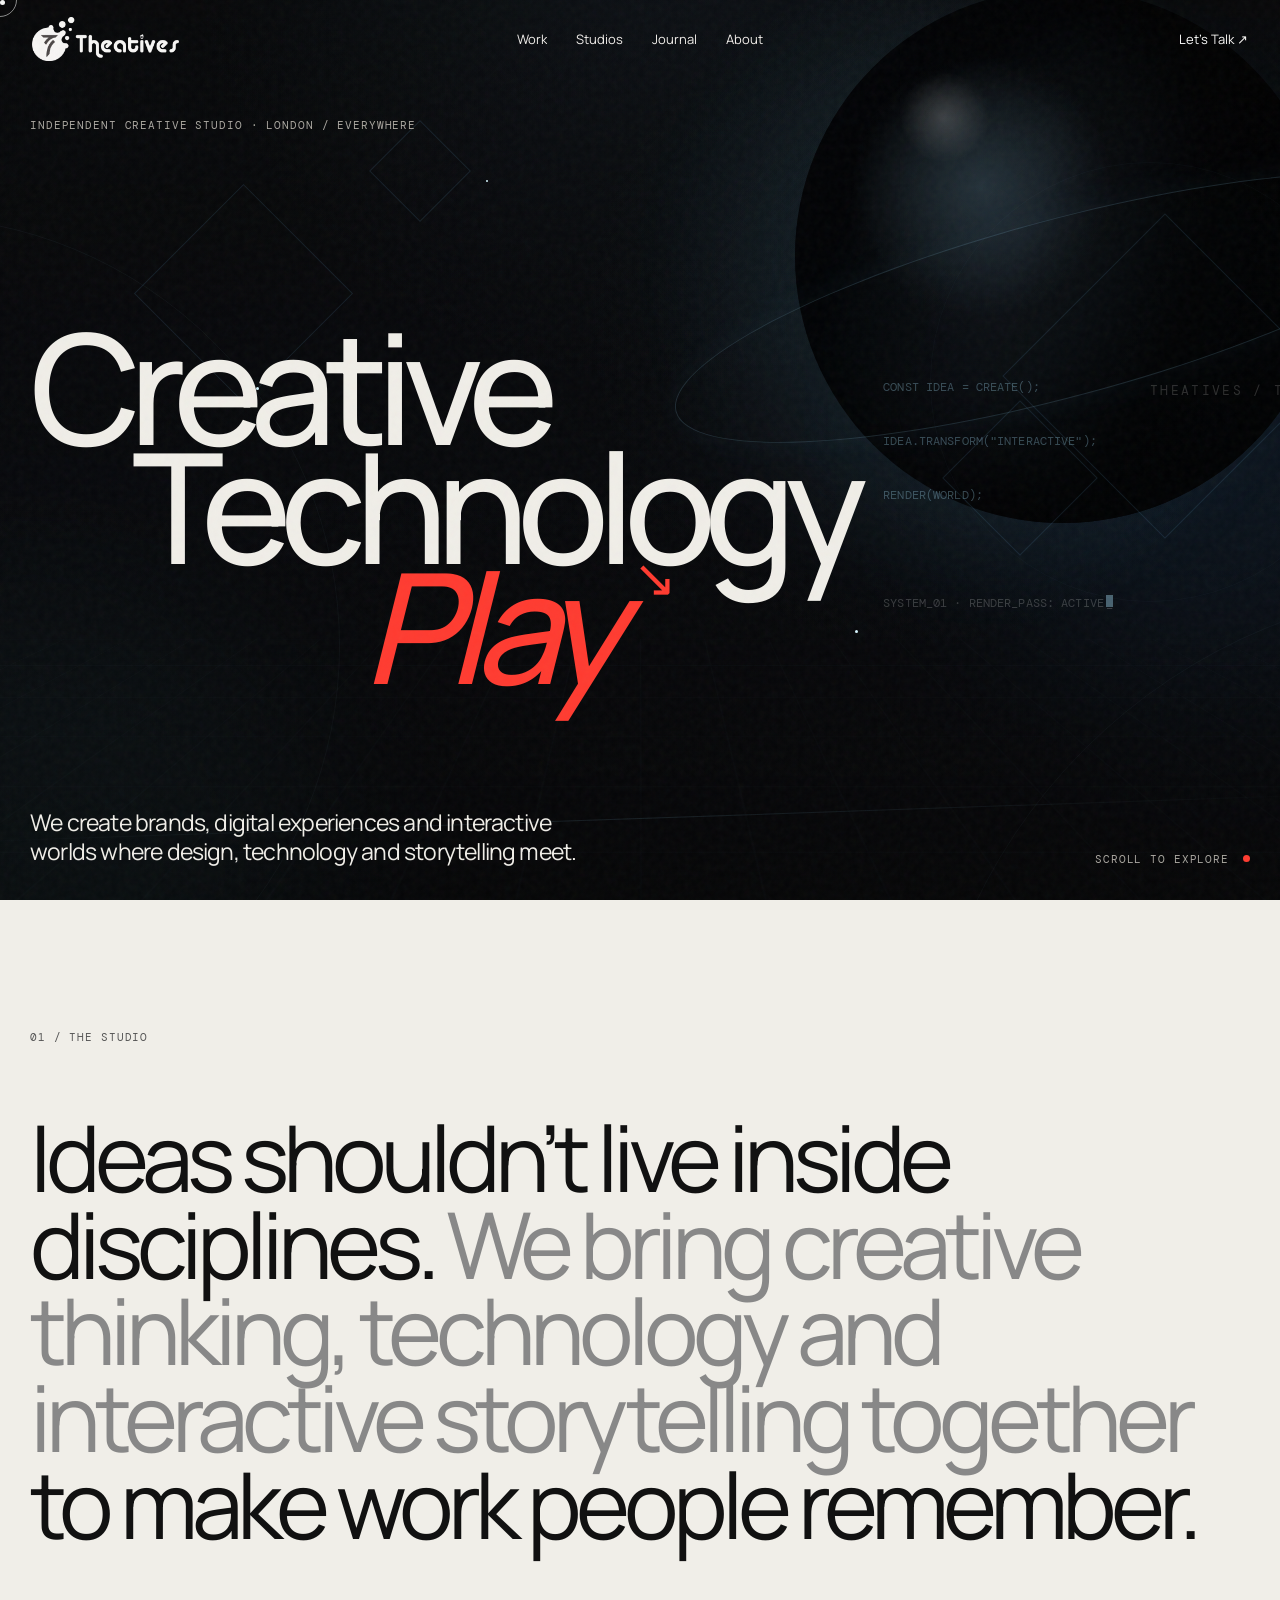
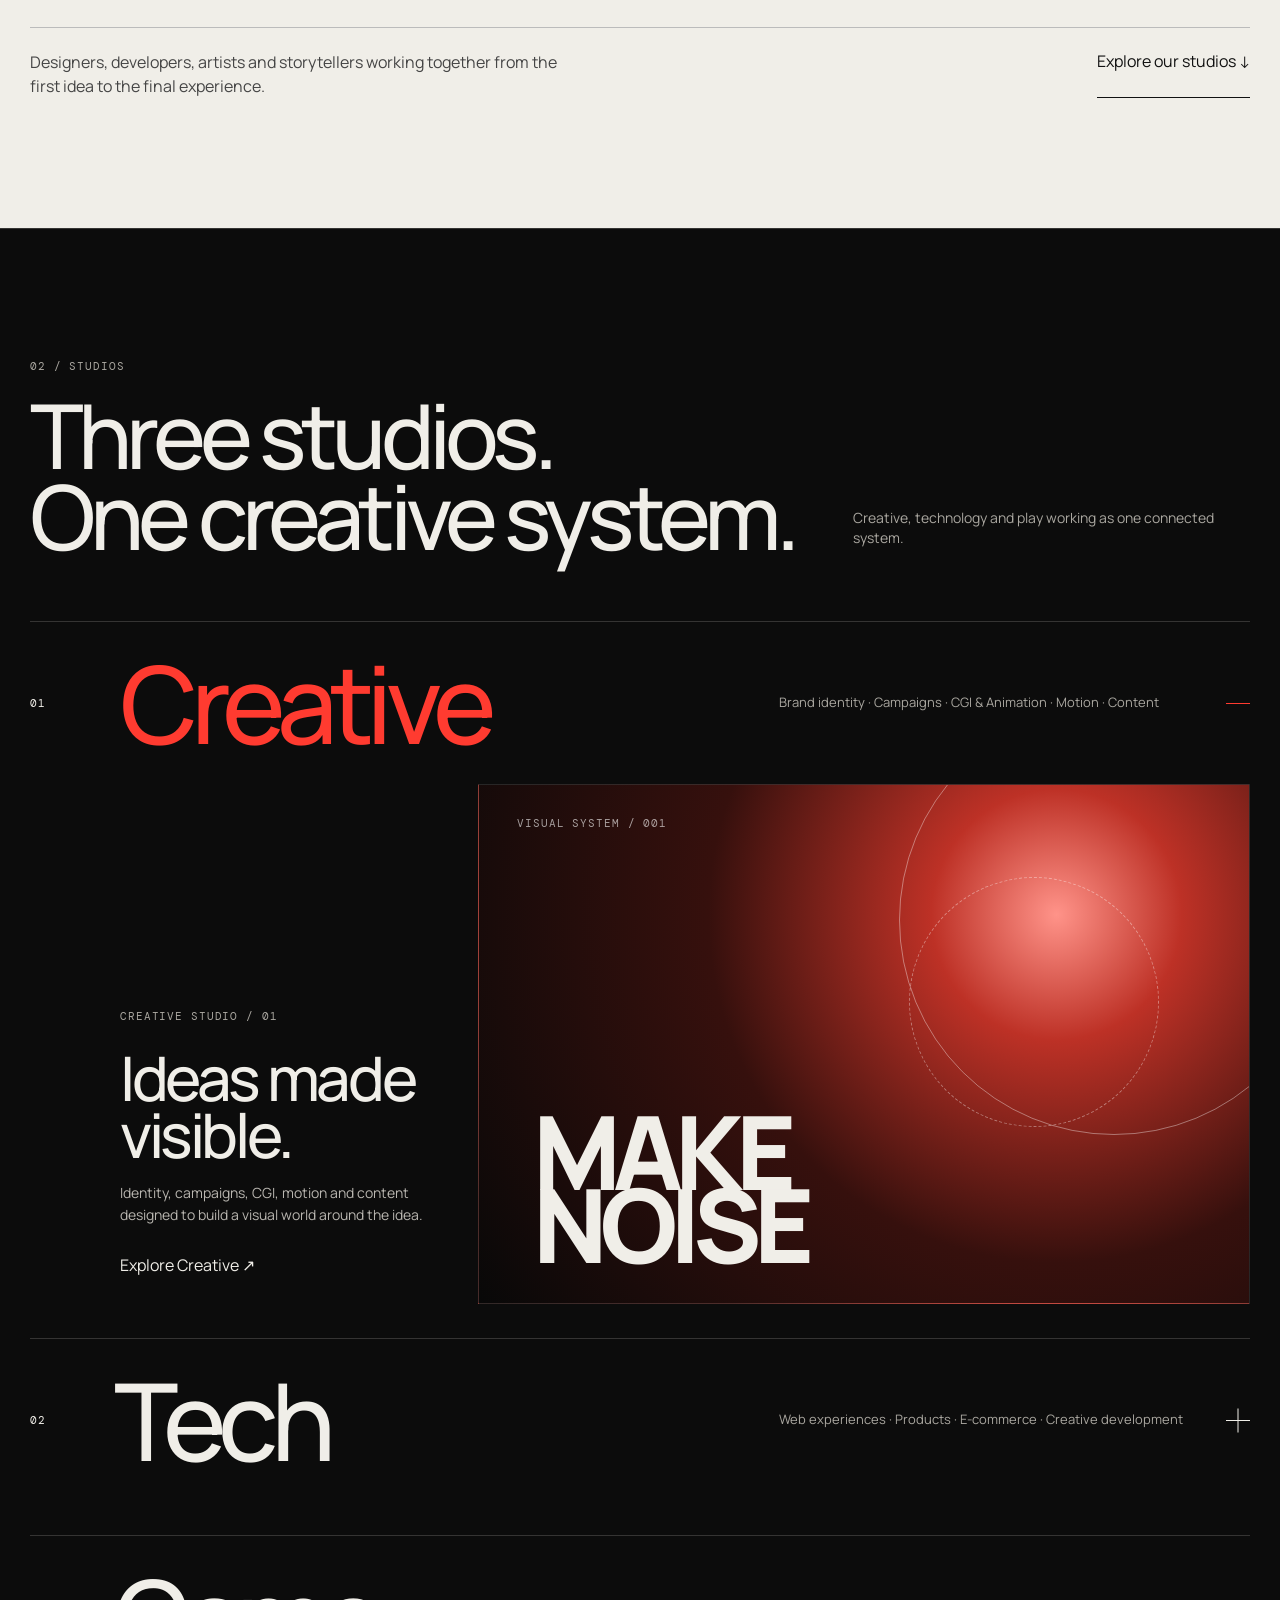
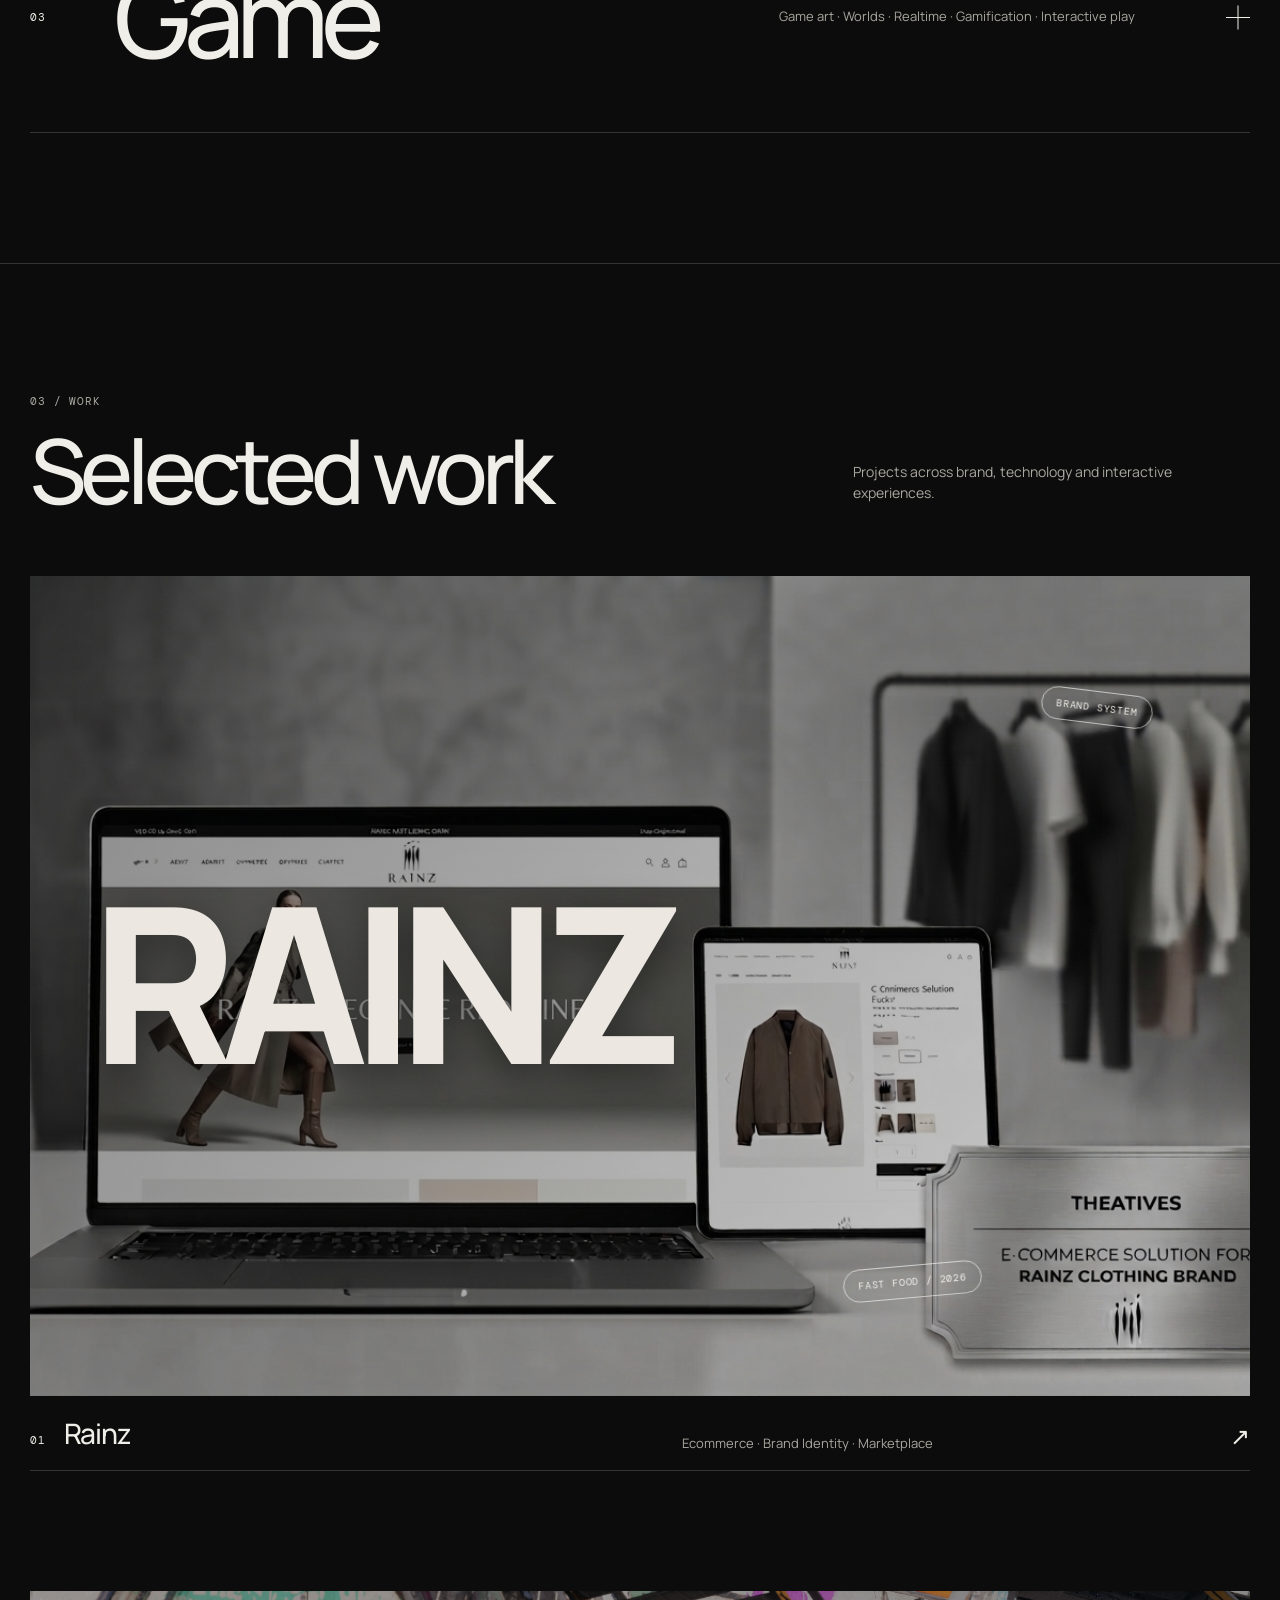
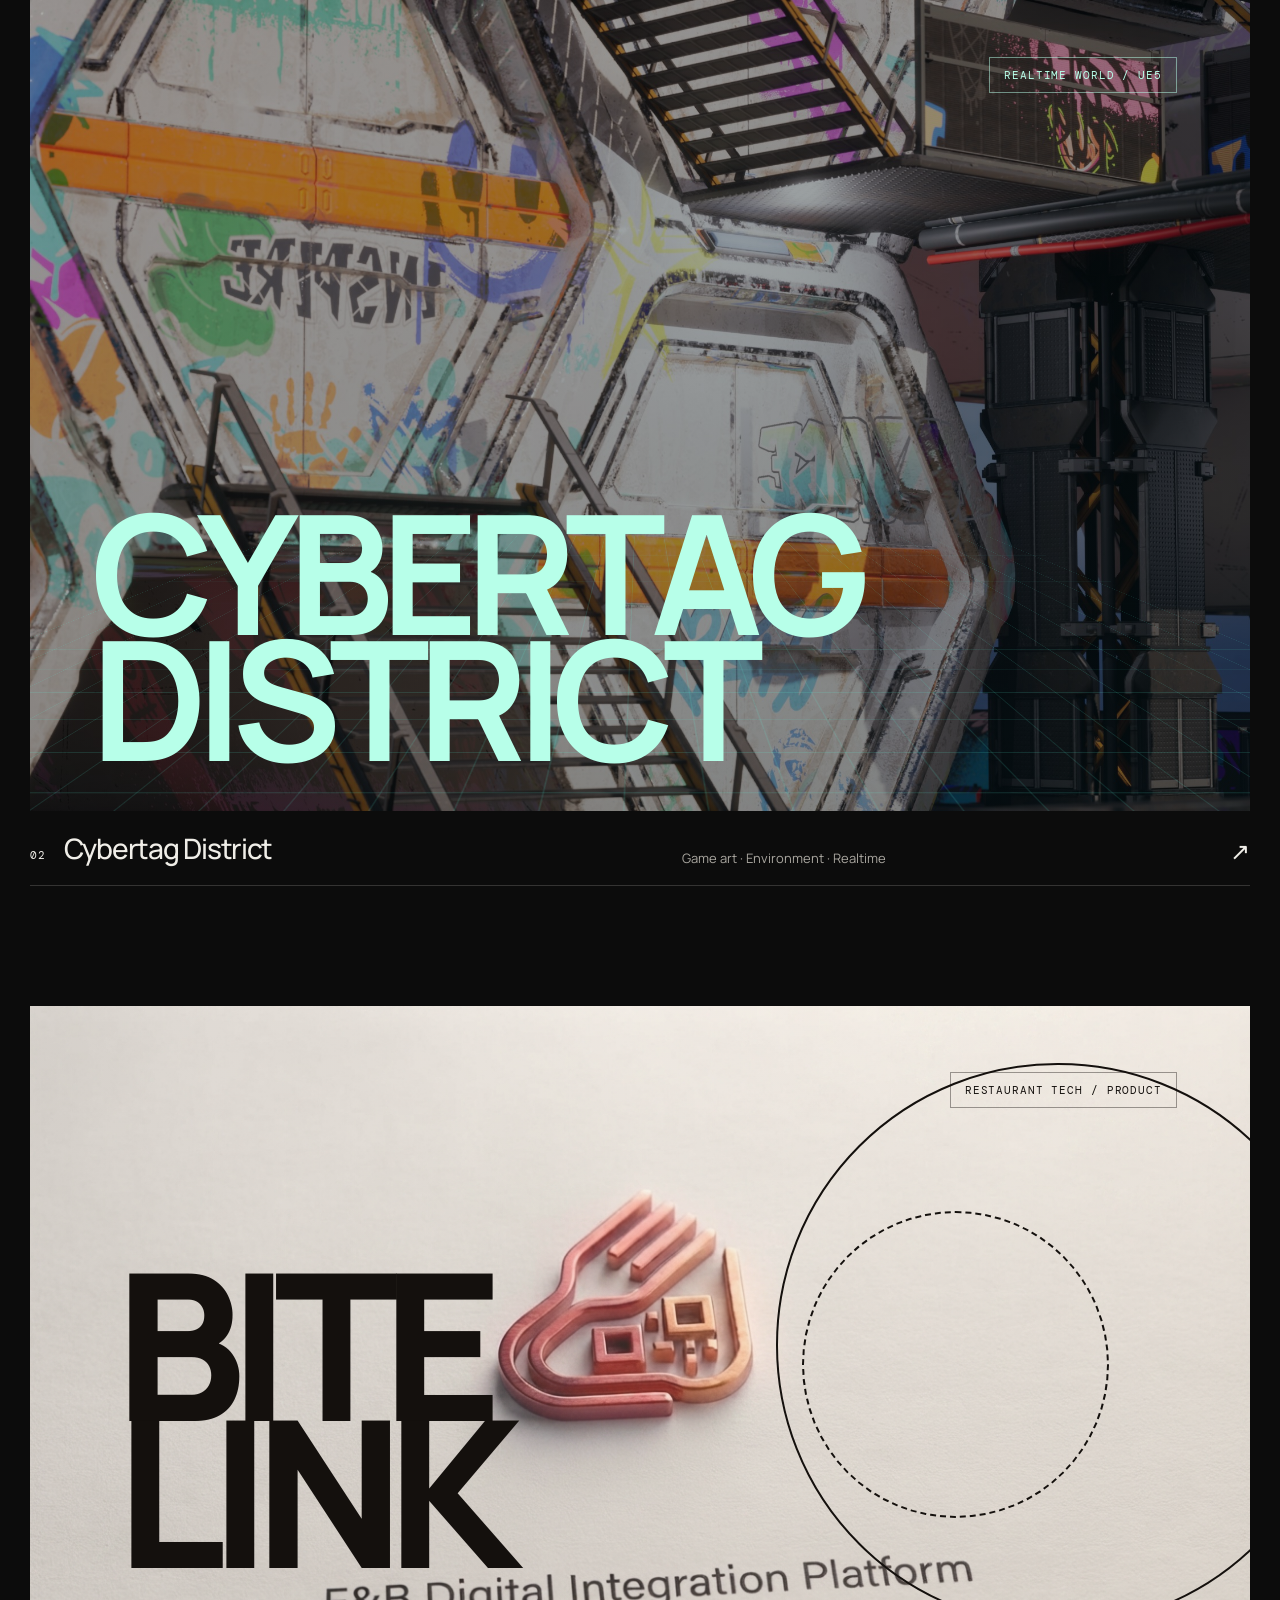
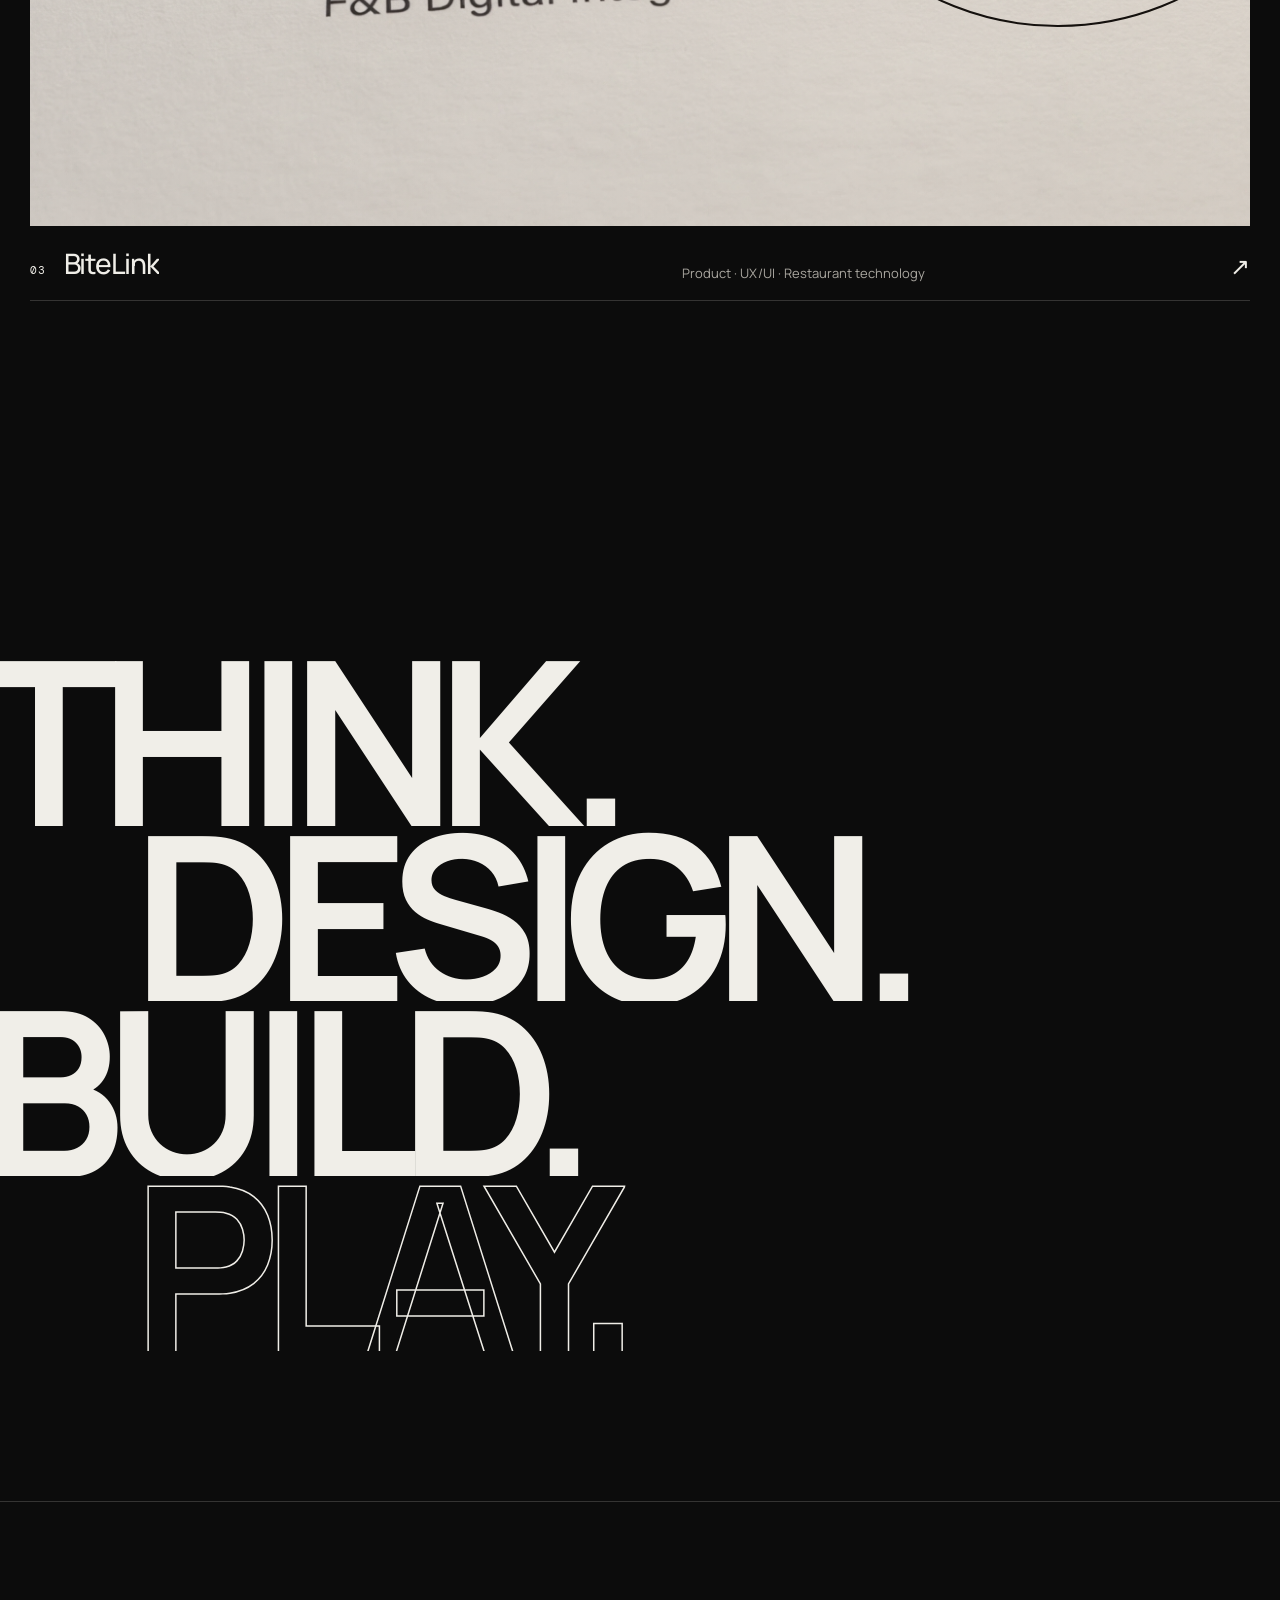
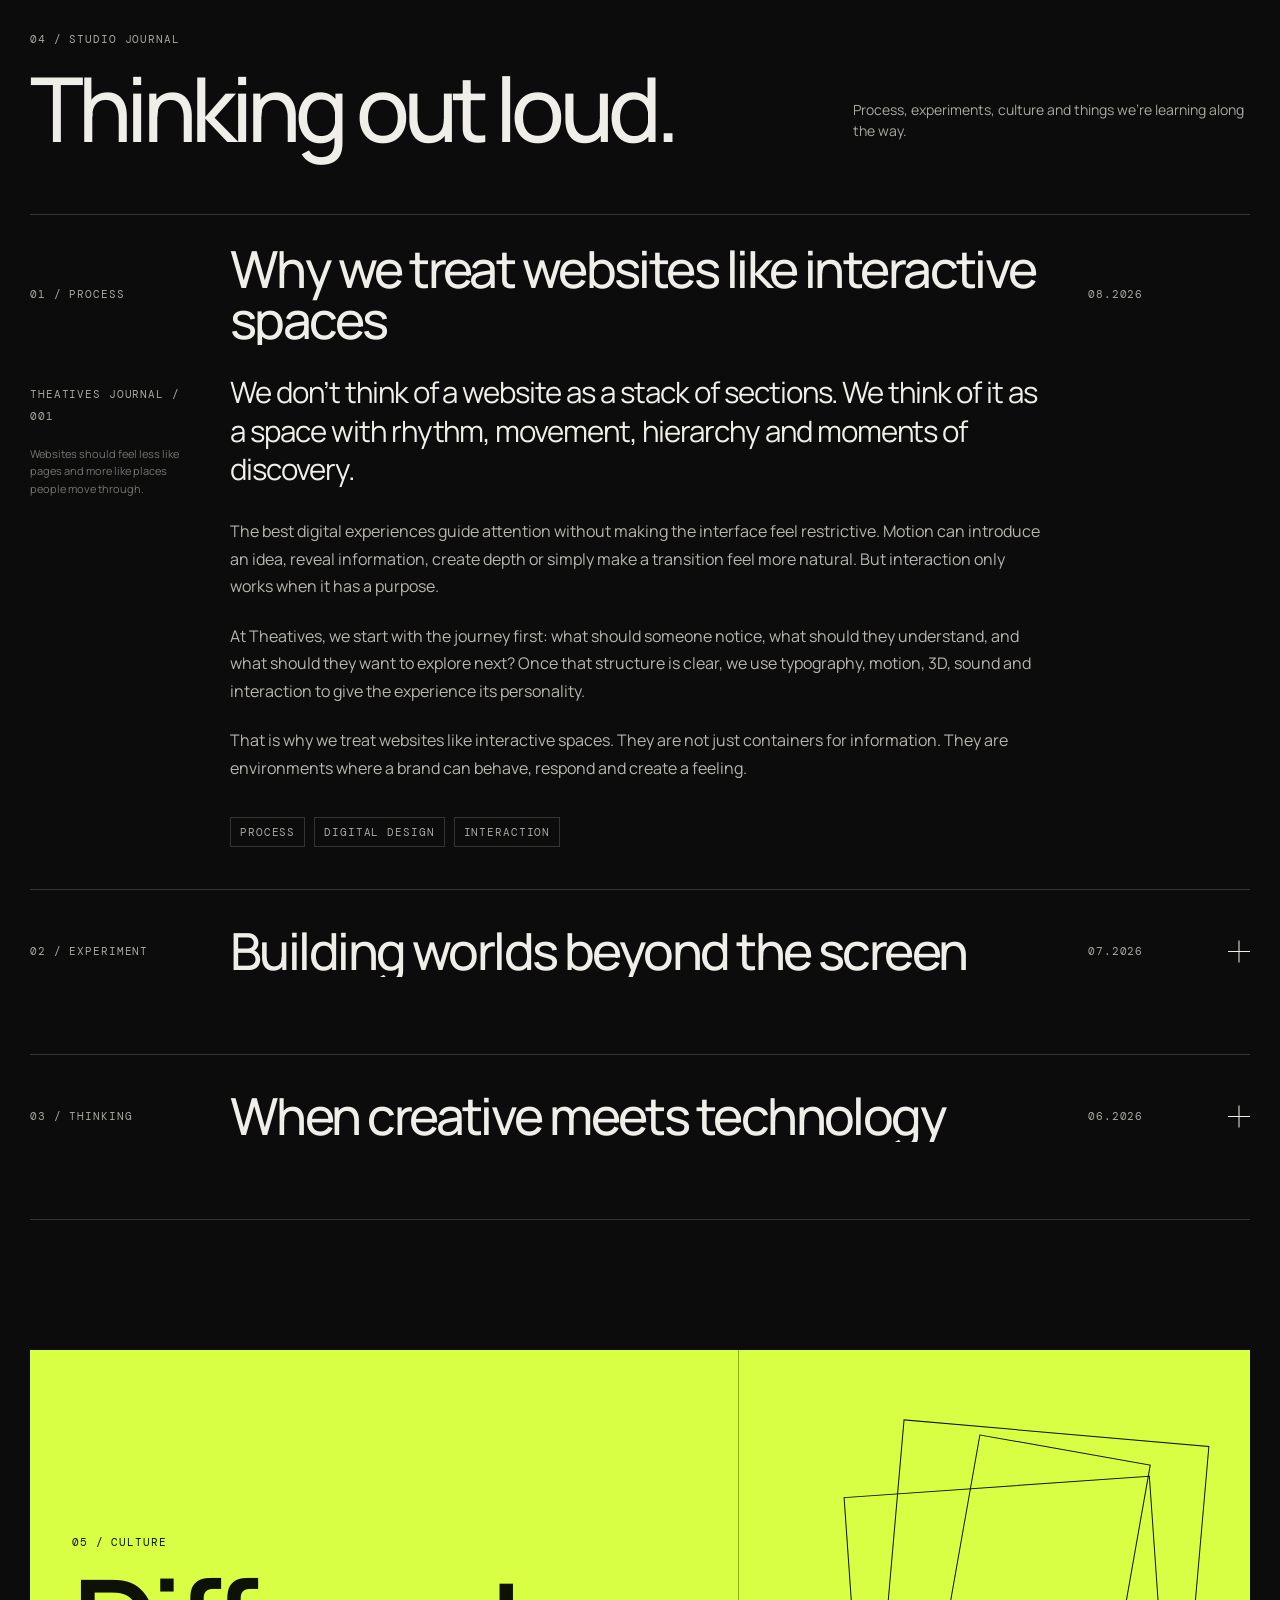
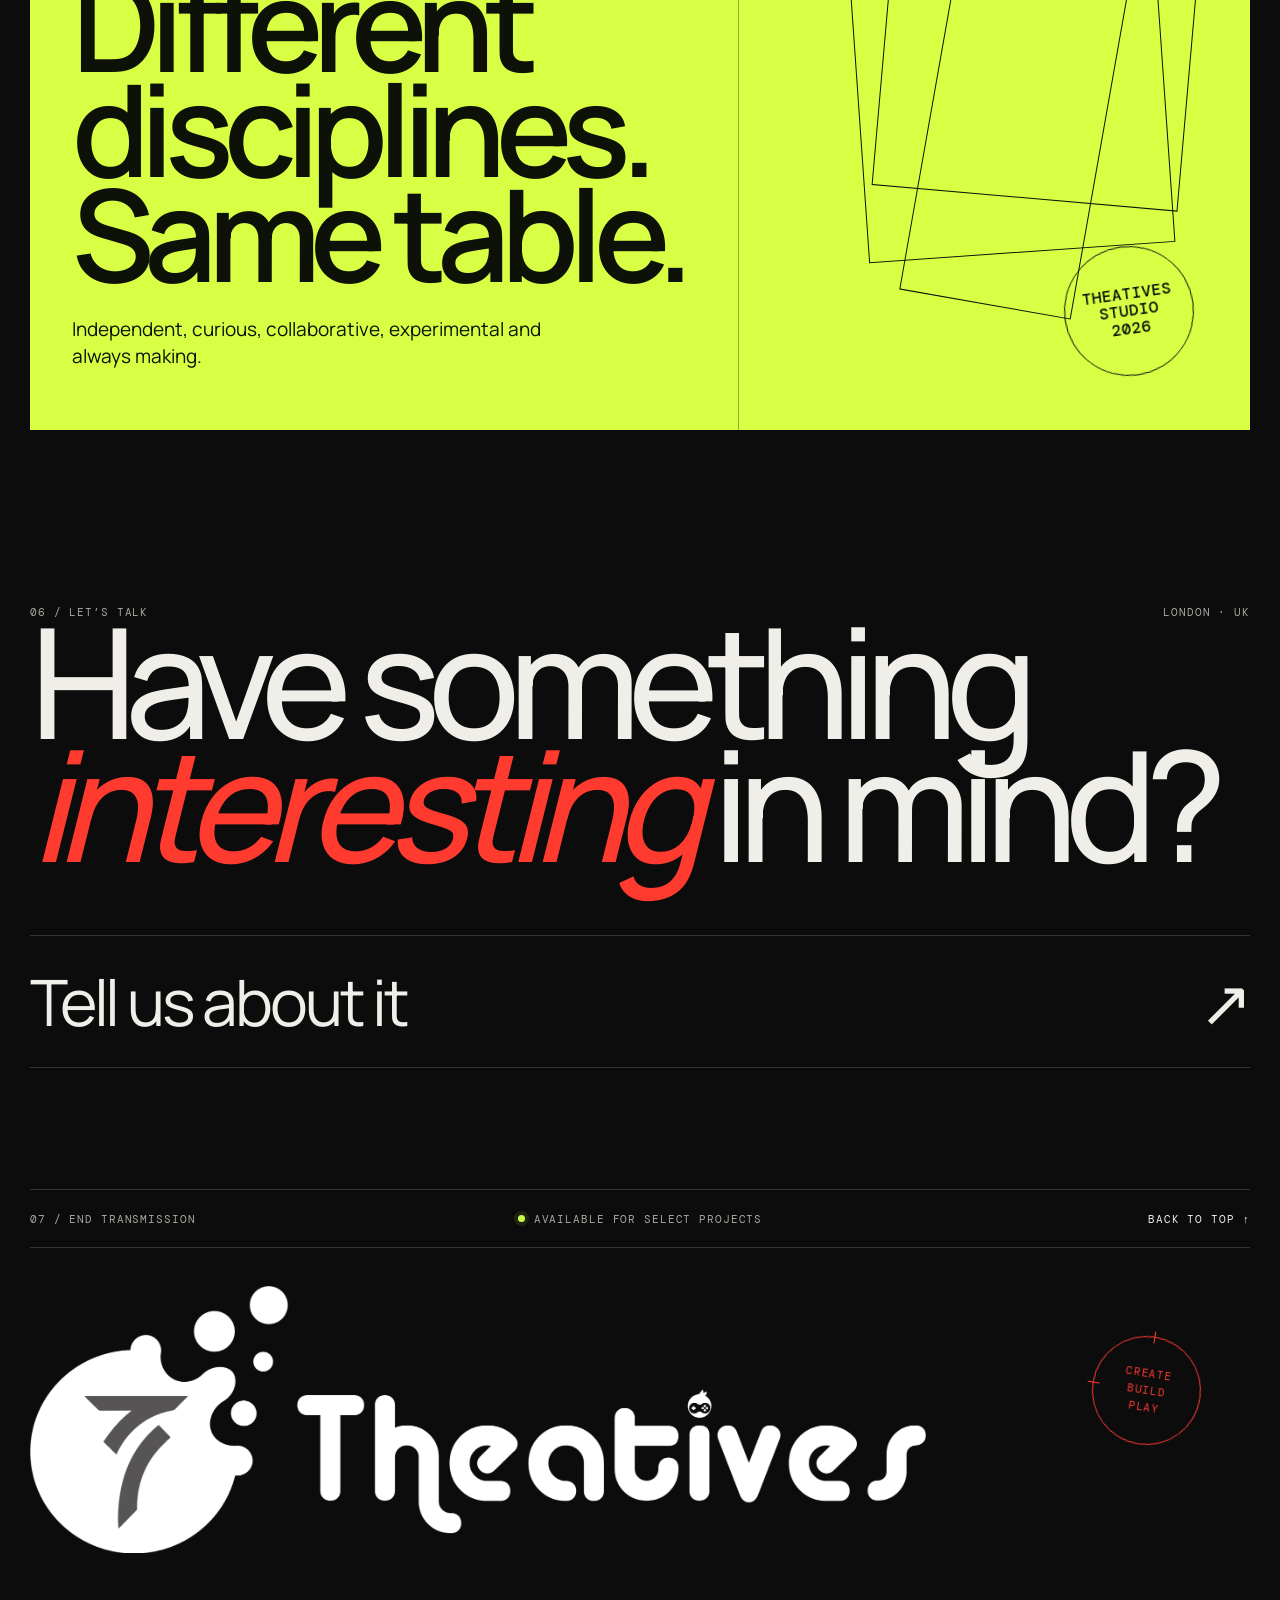
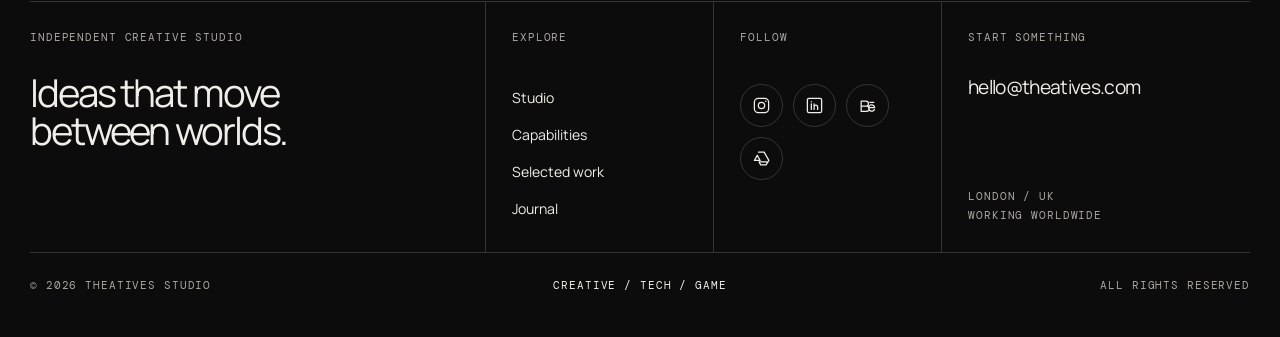
==== commit b4779e49: "Added footer and updated image" ====
--- a/index.html
+++ b/index.html
@@ -6,6 +6,48 @@
   <meta name="theme-color" content="#0d0d0d" />
   <title>Theatives® — Creative, Tech & Game Studio</title>
   <meta name="description" content="Theatives is an independent creative studio combining creative thinking, technology and interactive storytelling." />
+  <meta name="robots" content="index, follow, max-image-preview:large" />
+  <meta name="author" content="Theatives Studio" />
+  <link rel="canonical" href="https://theatives.com/" />
+
+  <link rel="icon" type="image/png" href="favicon-96x96.png" sizes="96x96" />
+  <link rel="icon" type="image/svg+xml" href="favicon.svg" />
+  <link rel="shortcut icon" href="favicon.ico" />
+  <link rel="apple-touch-icon" sizes="180x180" href="apple-touch-icon.png" />
+  <link rel="manifest" href="site.webmanifest" />
+
+  <meta property="og:type" content="website" />
+  <meta property="og:site_name" content="Theatives" />
+  <meta property="og:title" content="Theatives® — Creative, Tech & Game Studio" />
+  <meta property="og:description" content="An independent creative studio building memorable brands, digital experiences and interactive worlds." />
+  <meta property="og:url" content="https://theatives.com/" />
+  <meta property="og:image" content="https://theatives.com/theatives-social-preview.png" />
+  <meta property="og:image:secure_url" content="https://theatives.com/theatives-social-preview.png" />
+  <meta property="og:image:type" content="image/png" />
+  <meta property="og:image:width" content="1731" />
+  <meta property="og:image:height" content="909" />
+  <meta property="og:image:alt" content="Theatives — Creative, Tech & Game Studio" />
+  <meta property="og:locale" content="en_GB" />
+
+  <meta name="twitter:card" content="summary_large_image" />
+  <meta name="twitter:title" content="Theatives® — Creative, Tech & Game Studio" />
+  <meta name="twitter:description" content="An independent creative studio building memorable brands, digital experiences and interactive worlds." />
+  <meta name="twitter:image" content="https://theatives.com/theatives-social-preview.png" />
+  <meta name="twitter:image:alt" content="Theatives — Creative, Tech & Game Studio" />
+
+  <script type="application/ld+json">
+  {
+    "@context": "https://schema.org",
+    "@type": "Organization",
+    "name": "Theatives Studio",
+    "url": "https://theatives.com/",
+    "logo": "https://theatives.com/theatives-logo.png",
+    "email": "hello@theatives.com",
+    "description": "An independent creative studio combining creative thinking, technology and interactive storytelling.",
+    "areaServed": "Worldwide",
+    "knowsAbout": ["Brand identity", "Creative technology", "Web experiences", "CGI", "Animation", "Game art", "Interactive storytelling"]
+  }
+  </script>
   <link rel="preconnect" href="https://fonts.googleapis.com">
   <link rel="preconnect" href="https://fonts.gstatic.com" crossorigin>
   <link href="https://fonts.googleapis.com/css2?family=DM+Mono:wght@300;400;500&family=Manrope:wght@300;400;500;600;700;800&display=swap" rel="stylesheet">
@@ -222,7 +264,7 @@
       </div>
 
       <article class="project project-one reveal">
-        <a href="#" class="project-media animated-link">
+        <a href="https://www.rainzlifestyle.com" class="project-media animated-link">
           <div class="project-art art-1">
             <div class="chrome-word">RAINZ</div>
             <div class="floating-pill pill-a">BRAND SYSTEM</div>
@@ -240,7 +282,7 @@
       </article>
 
       <article class="project project-two reveal">
-        <a href="#" class="project-media animated-link">
+        <a href="https://www.artstation.com/artwork/y4WmRJ" class="project-media animated-link">
           <div class="project-art art-2">
             <div class="cyber-grid"></div>
             <div class="project-tag mono">REALTIME WORLD / UE5</div>
@@ -452,15 +494,62 @@
         </div>
       </div>
 
-      <footer>
-        <div class="footer-brand">THEATIVES®</div>
-        <div class="footer-links">
-          <a href="#" class="text-roll"><span class="scramble-text" data-text="Instagram">Instagram</span></a>
-          <a href="#" class="text-roll"><span class="scramble-text" data-text="LinkedIn">LinkedIn</span></a>
-          <a href="#" class="text-roll"><span class="scramble-text" data-text="Behance">Behance</span></a>
-          <a href="#" class="text-roll"><span class="scramble-text" data-text="ArtStation">ArtStation</span></a>
-        </div>
-        <div class="footer-copy mono">© 2026 THEATIVES STUDIO</div>
+      <footer class="site-footer">
+        <div class="footer-rail mono">
+          <span>07 / END TRANSMISSION</span>
+          <span class="footer-availability"><i aria-hidden="true"></i> Available for select projects</span>
+          <a href="#top" aria-label="Back to the top of the page">Back to top <span aria-hidden="true">&uarr;</span></a>
+        </div>
+
+        <div class="footer-wordmark" aria-label="Theatives">
+          <img src="theatives-logo.png" alt="Theatives" />
+          <div class="footer-seal mono" aria-hidden="true"><span>CREATE<br>BUILD<br>PLAY</span></div>
+        </div>
+
+        <div class="footer-directory">
+          <div class="footer-pitch">
+            <span class="mono">INDEPENDENT CREATIVE STUDIO</span>
+            <p>Ideas that move<br>between worlds.</p>
+          </div>
+
+          <nav class="footer-nav" aria-label="Footer navigation">
+            <span class="mono">EXPLORE</span>
+            <a href="#about">Studio <span>&nearr;</span></a>
+            <a href="#studios">Capabilities <span>&nearr;</span></a>
+            <a href="#work">Selected work <span>&nearr;</span></a>
+            <a href="#journal">Journal <span>&nearr;</span></a>
+          </nav>
+
+          <div class="footer-nav">
+            <span class="mono">FOLLOW</span>
+            <div class="footer-socials">
+              <a href="#" aria-label="Instagram">
+                <svg viewBox="0 0 24 24" aria-hidden="true"><rect x="3" y="3" width="18" height="18" rx="5"/><circle cx="12" cy="12" r="4"/><circle class="social-dot" cx="17.4" cy="6.7" r="1"/></svg>
+              </a>
+              <a href="#" aria-label="LinkedIn">
+                <svg viewBox="0 0 24 24" aria-hidden="true"><rect x="3" y="3" width="18" height="18" rx="2"/><path d="M8 10v7M8 7.2v.1M11.5 17v-7m0 3c.8-2 4.5-2.2 4.5 1.2V17"/></svg>
+              </a>
+              <a href="#" aria-label="Behance">
+                <svg viewBox="0 0 24 24" aria-hidden="true"><path d="M4 6.5h6a3.2 3.2 0 0 1 0 6.4H4zm0 6.4h6.7a3.3 3.3 0 0 1 0 6.6H4zM15 8h5M15 14.8h6a3.8 3.8 0 1 0-7.5 1 3.8 3.8 0 0 0 7.1 1.4"/></svg>
+              </a>
+              <a href="#" aria-label="ArtStation">
+                <svg viewBox="0 0 24 24" aria-hidden="true"><path d="M8.2 4h7.1l6 10.4-3.5 5.6H11l-2.1-3.6h10.3M3 14.5 6.6 8l3.7 6.5z"/></svg>
+              </a>
+            </div>
+          </div>
+
+          <div class="footer-contact">
+            <span class="mono">START SOMETHING</span>
+            <a href="mailto:hello@theatives.com">hello@theatives.com <span>&nearr;</span></a>
+            <p class="mono">LONDON / UK<br>WORKING WORLDWIDE</p>
+          </div>
+        </div>
+
+        <div class="footer-bottom mono">
+          <span>&copy; 2026 THEATIVES STUDIO</span>
+          <span>CREATIVE / TECH / GAME</span>
+          <span>ALL RIGHTS RESERVED</span>
+        </div>
       </footer>
     </section>
   </main>
--- a/styles.css
+++ b/styles.css
@@ -2232,3 +2232,112 @@
     transform:none !important;
   }
 }
+
+/* V14 — studio footer */
+.brand img{content:url("theatives-logo.png")}
+.site-footer{
+  display:block;
+  position:relative;
+  margin-top:120px;
+  padding:0;
+  border-top:1px solid var(--line);
+  overflow:hidden;
+}
+.site-footer > .footer-brand,
+.site-footer > .footer-links,
+.site-footer > .footer-copy{display:none}
+.footer-rail{
+  min-height:58px;
+  display:grid;
+  grid-template-columns:1fr 1fr 1fr;
+  align-items:center;
+  border-bottom:1px solid var(--line);
+  color:var(--muted);
+}
+.footer-rail > :nth-child(2){justify-self:center}
+.footer-rail > :last-child{justify-self:end;color:var(--fg);transition:color .25s ease}
+.footer-rail > :last-child:hover{color:var(--red)}
+.footer-availability{display:flex;align-items:center;gap:9px}
+.footer-availability i{
+  width:7px;height:7px;border-radius:50%;background:var(--lime);
+  box-shadow:0 0 0 4px rgba(199,255,74,.1);animation:pulse 1.8s infinite;
+}
+.footer-wordmark{
+  position:relative;
+  display:flex;align-items:center;
+  padding:38px 0 48px;
+}
+.footer-wordmark > img{display:block;width:min(70vw,1180px);height:auto;object-fit:contain}
+.footer-seal{
+  position:absolute;right:4%;top:25%;width:clamp(74px,8.5vw,130px);aspect-ratio:1;
+  display:grid;place-items:center;text-align:center;border:1px solid var(--red);border-radius:50%;
+  color:var(--red);line-height:1.55;transform:rotate(9deg);background:var(--bg);
+}
+.footer-seal:before,.footer-seal:after{content:"";position:absolute;background:var(--red)}
+.footer-seal:before{width:12px;height:1px;left:-6px;top:50%}
+.footer-seal:after{height:12px;width:1px;left:50%;top:-6px}
+.footer-directory{
+  display:grid;
+  grid-template-columns:2fr 1fr 1fr 1.35fr;
+  border-top:1px solid var(--line);
+  border-bottom:1px solid var(--line);
+}
+.footer-directory > *{min-height:250px;padding:28px 26px;border-right:1px solid var(--line)}
+.footer-directory > :first-child{padding-left:0}
+.footer-directory > :last-child{border-right:0;padding-right:0}
+.footer-directory .mono{display:block;color:var(--muted);margin-bottom:30px}
+.footer-pitch p{margin:0;font-size:clamp(30px,3vw,48px);line-height:.98;letter-spacing:-.055em}
+.footer-nav{display:flex;flex-direction:column;align-items:stretch;gap:10px}
+.footer-nav a{display:flex;justify-content:space-between;font-size:14px;padding:4px 0;transition:color .2s ease,padding .2s ease}
+.footer-nav a span,.footer-contact a span{color:var(--red);opacity:0;transform:translate(-5px,5px);transition:.2s ease}
+.footer-nav a:hover{color:var(--red);padding-left:5px}
+.footer-nav a:hover span,.footer-contact a:hover span{opacity:1;transform:none}
+.footer-socials{display:flex;flex-wrap:wrap;gap:10px}
+.footer-socials a{
+  width:43px;height:43px;padding:0!important;display:flex;
+  align-items:center;justify-content:center!important;
+  border:1px solid var(--line);border-radius:50%;color:var(--fg);
+  transition:background-color .25s ease,border-color .25s ease,color .25s ease,transform .25s ease;
+}
+.footer-socials a:hover{padding:0;background:var(--red);border-color:var(--red);color:#fff;transform:translateY(-3px)}
+.footer-socials svg{
+  display:block;flex:0 0 19px;width:19px;height:19px;margin:0;
+  fill:none;stroke:currentColor;stroke-width:1.6;stroke-linecap:round;stroke-linejoin:round;
+}
+.footer-socials .social-dot{fill:currentColor;stroke:none}
+.footer-contact{display:flex;flex-direction:column}
+.footer-contact a{display:flex;justify-content:space-between;gap:12px;font-size:clamp(16px,1.5vw,23px);letter-spacing:-.035em;overflow-wrap:anywhere}
+.footer-contact p{margin:auto 0 0!important;line-height:1.7}
+.footer-bottom{min-height:64px;display:grid;grid-template-columns:1fr 1fr 1fr;align-items:center;color:var(--muted)}
+.footer-bottom > :nth-child(2){justify-self:center;color:var(--fg)}
+.footer-bottom > :last-child{justify-self:end}
+
+@media (max-width:900px){
+  .site-footer{margin-top:86px}
+  .footer-rail{grid-template-columns:1fr auto;min-height:54px}
+  .footer-rail > :nth-child(2){display:none}
+  .footer-wordmark{padding:30px 0 38px}
+  .footer-wordmark > img{width:78vw}
+  .footer-seal{right:3%;top:20%}
+  .footer-directory{grid-template-columns:1fr 1fr}
+  .footer-directory > *{min-height:210px;padding:24px 0}
+  .footer-directory > :nth-child(odd){padding-right:20px;border-right:1px solid var(--line)}
+  .footer-directory > :nth-child(even){padding-left:20px;border-right:0}
+  .footer-directory > :nth-child(n+3){border-top:1px solid var(--line)}
+  .footer-bottom{grid-template-columns:1fr auto}
+  .footer-bottom > :nth-child(2){display:none}
+}
+@media (max-width:600px){
+  .footer-rail{font-size:9px;letter-spacing:.04em}
+  .footer-wordmark{padding:28px 0 32px}
+  .footer-wordmark > img{width:82vw}
+  .footer-seal{width:68px;font-size:8px;top:18%}
+  .footer-directory{grid-template-columns:1fr}
+  .footer-directory > *{min-height:auto;padding:26px 0!important;border-right:0!important;border-top:1px solid var(--line)}
+  .footer-directory > :first-child{border-top:0;min-height:170px}
+  .footer-directory .mono{margin-bottom:20px}
+  .footer-nav{gap:8px}
+  .footer-nav a{font-size:15px}
+  .footer-contact p{margin-top:48px!important}
+  .footer-bottom{min-height:76px;font-size:8px;letter-spacing:.04em}
+}
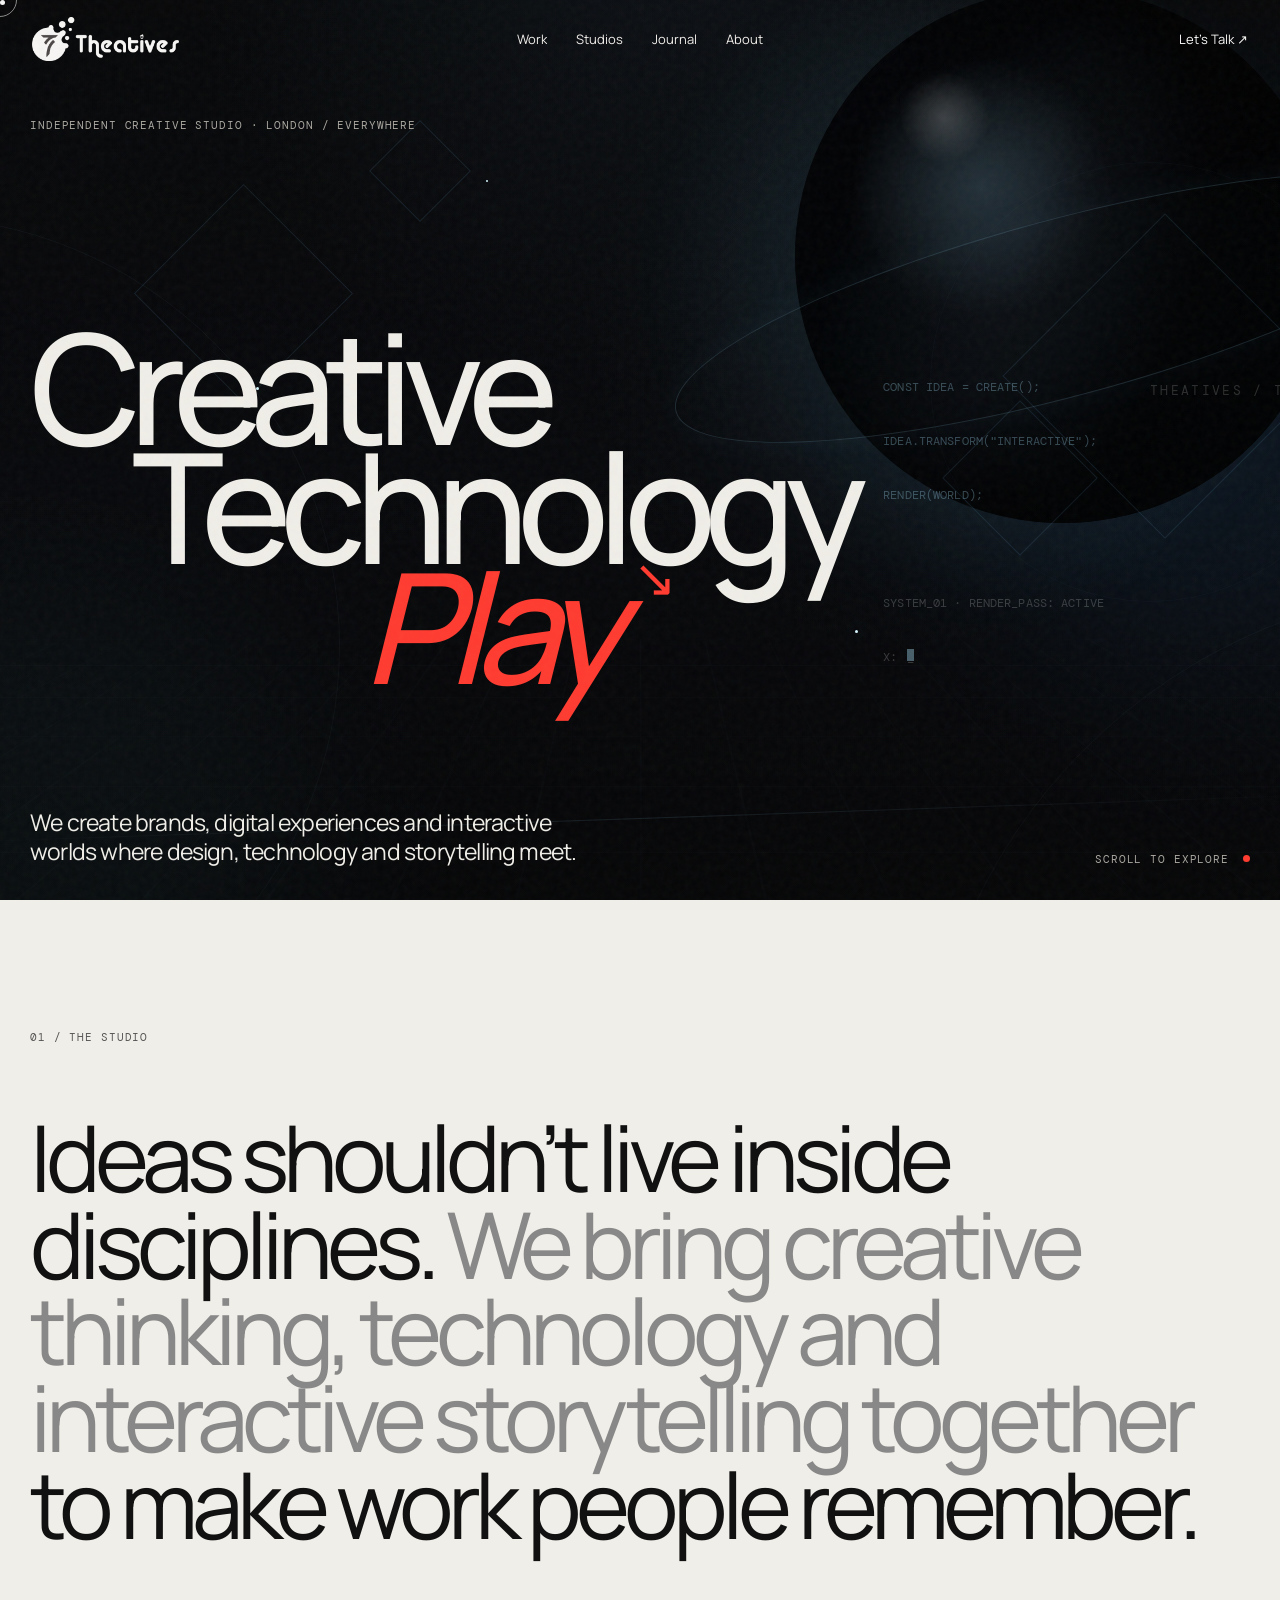
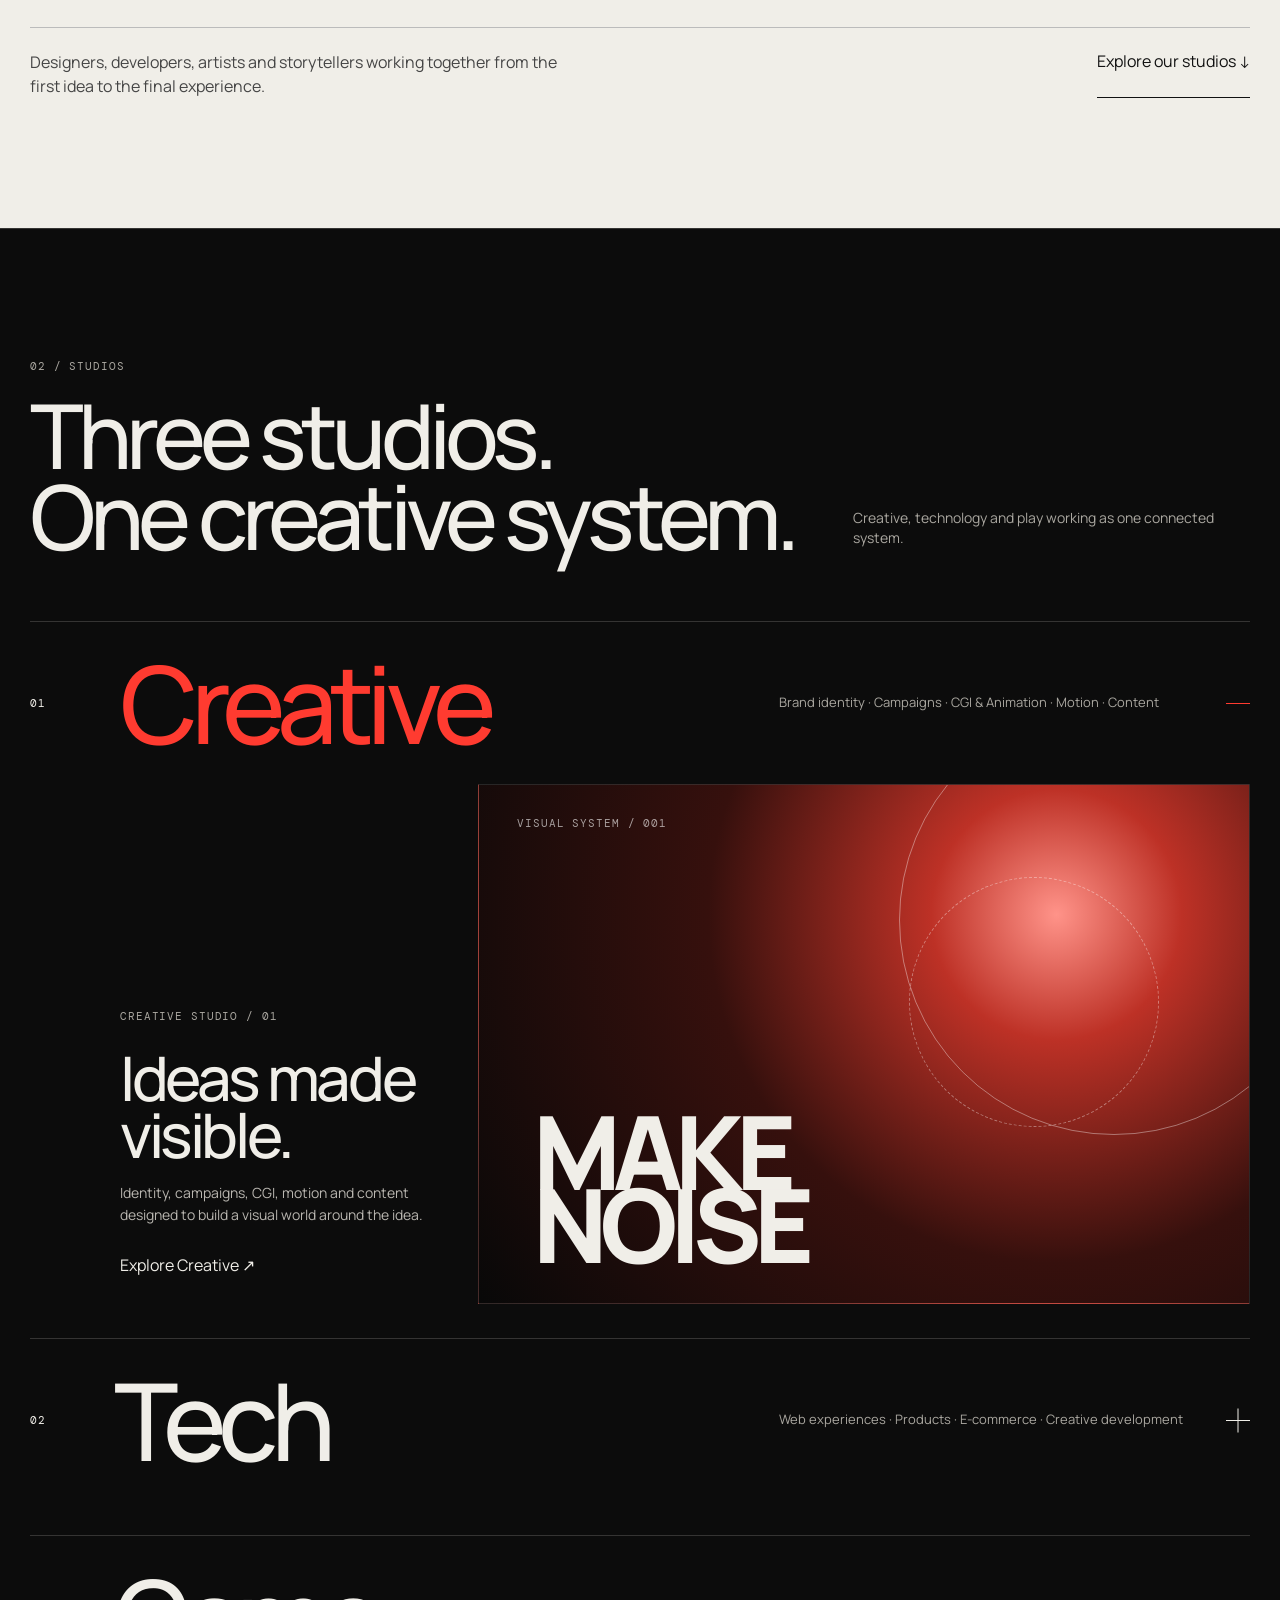
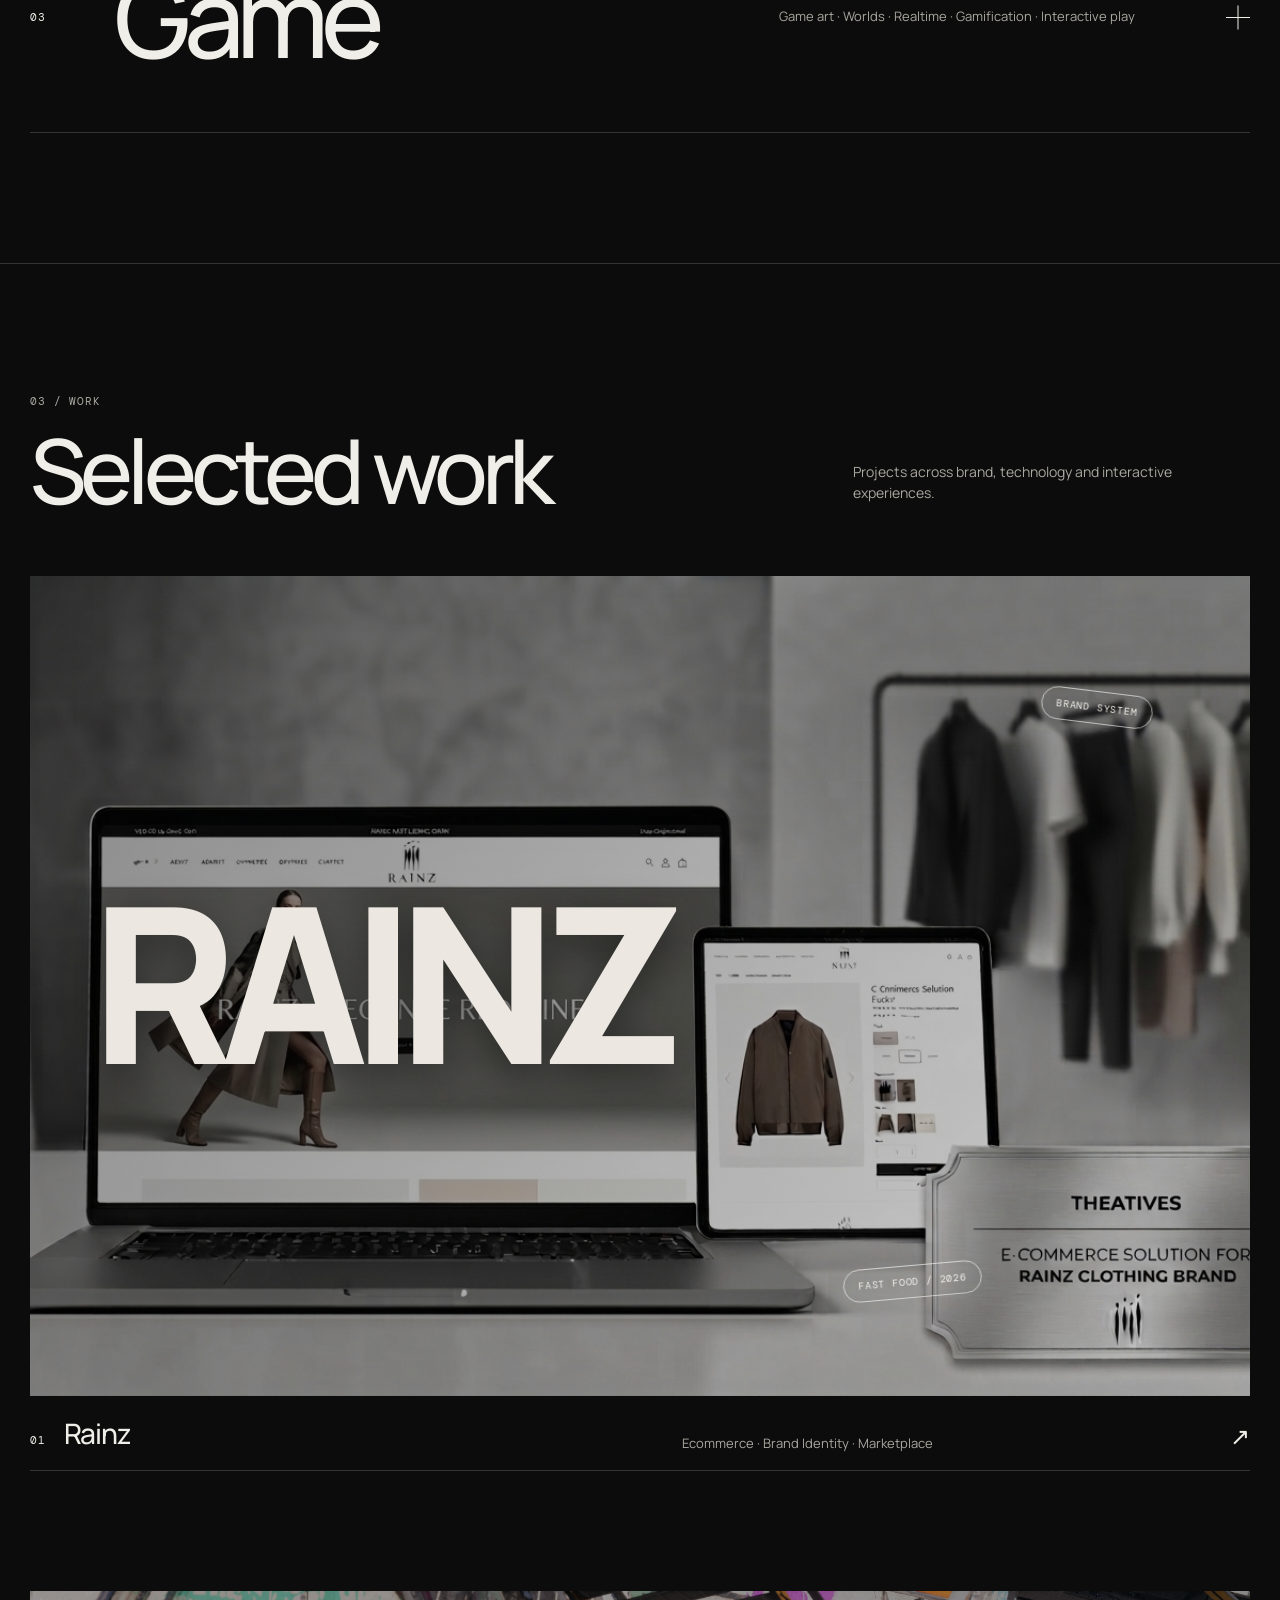
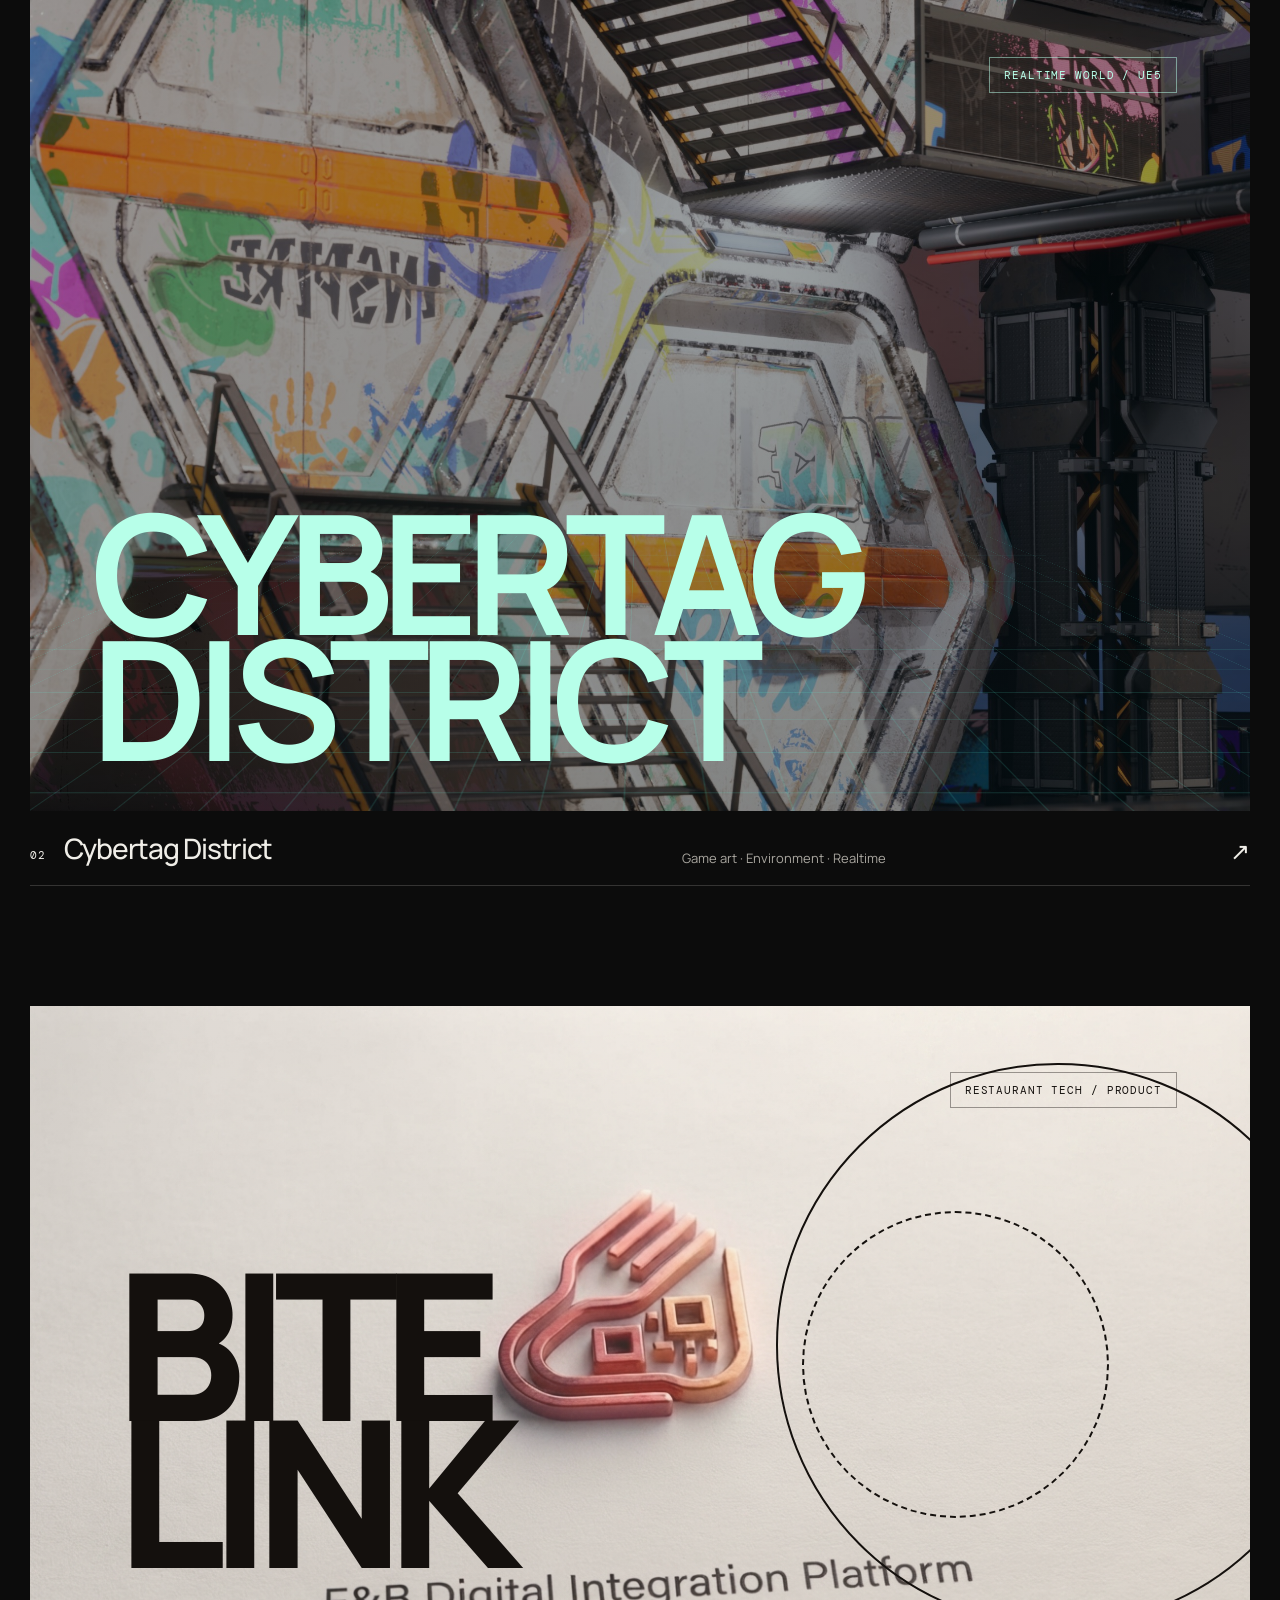
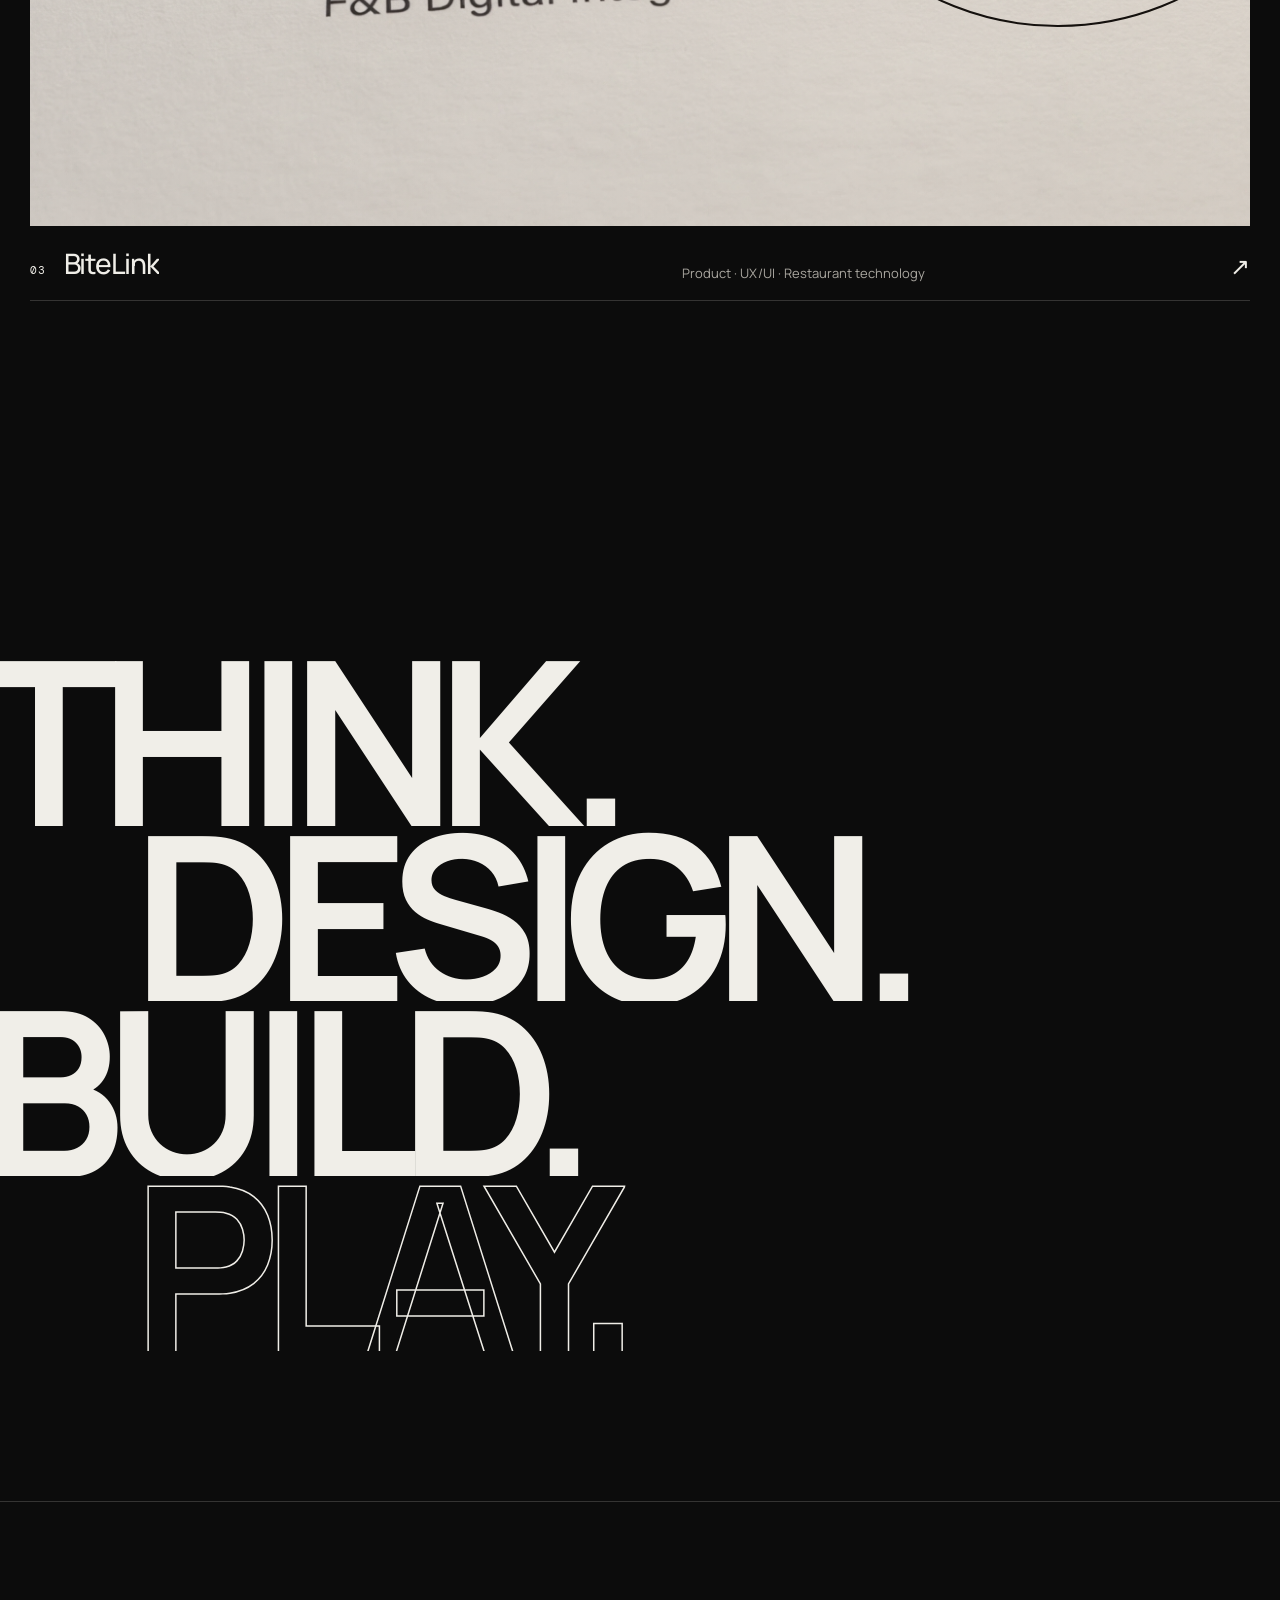
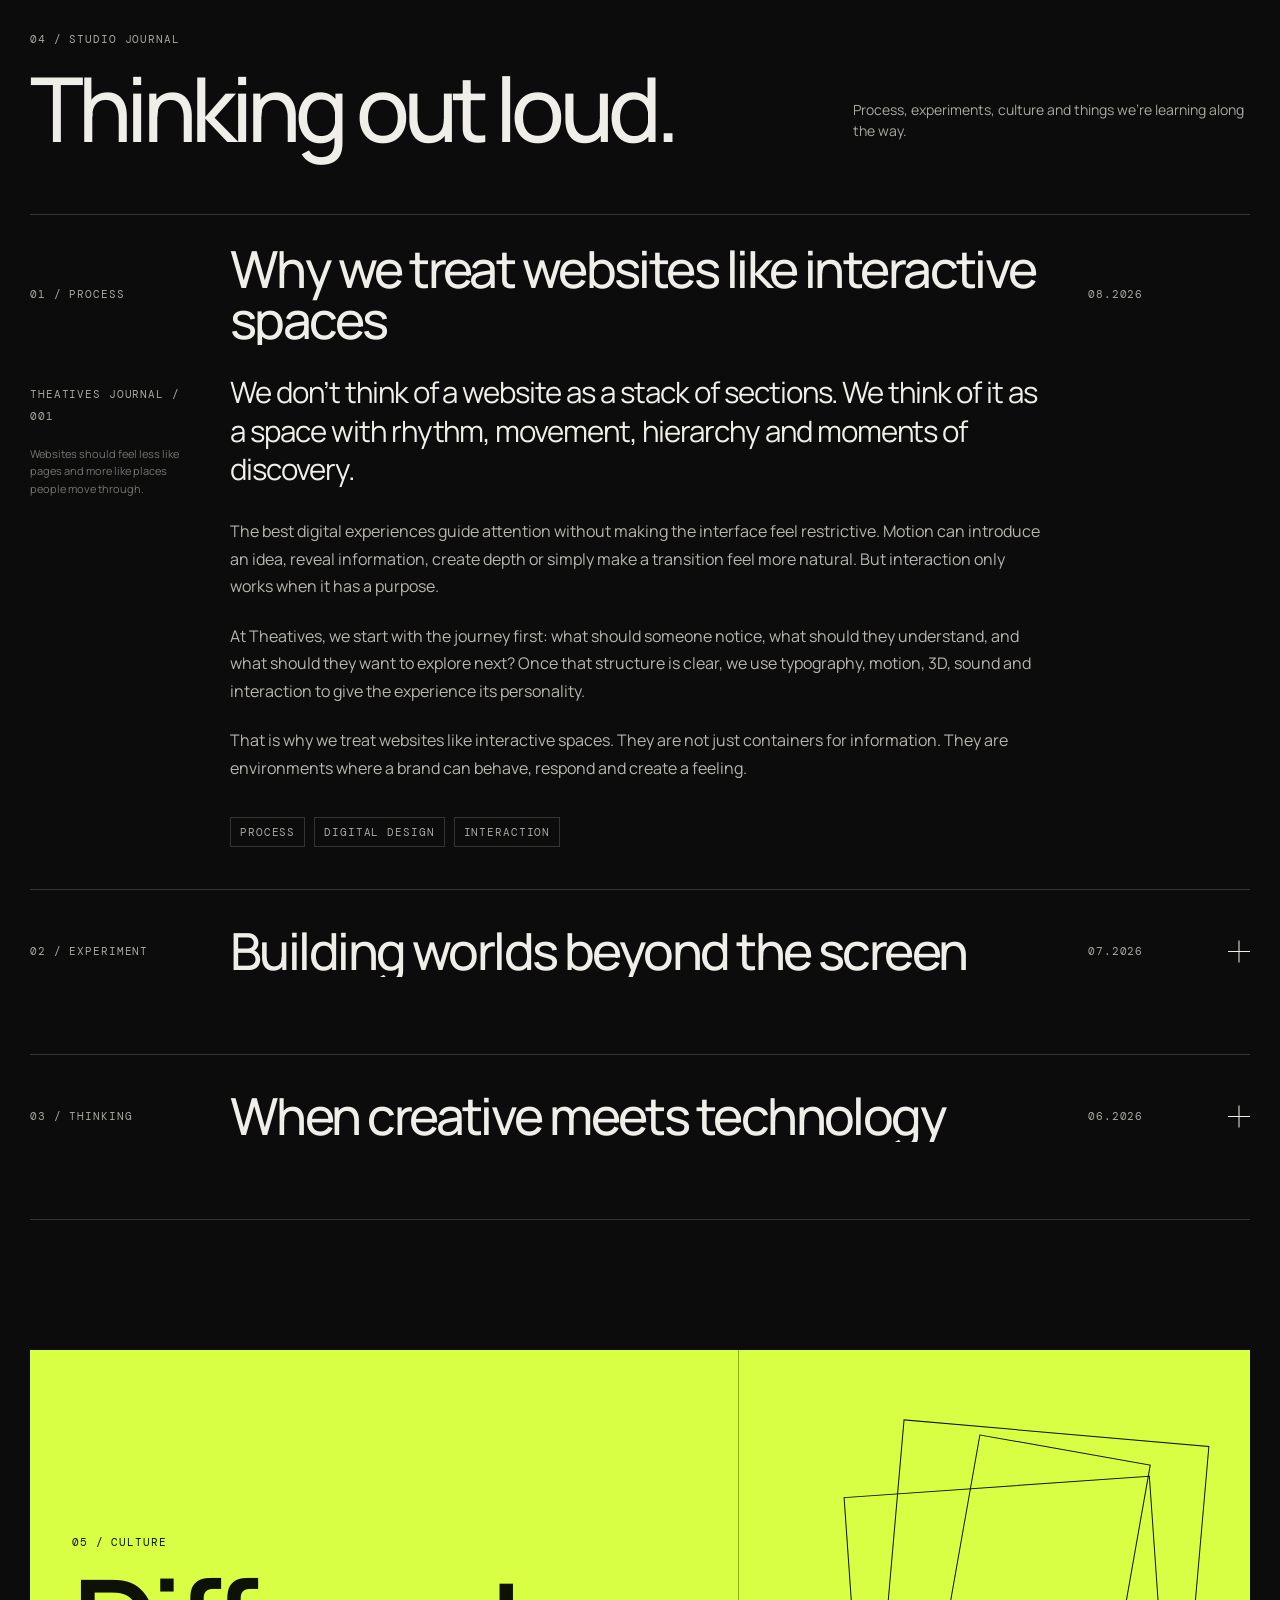
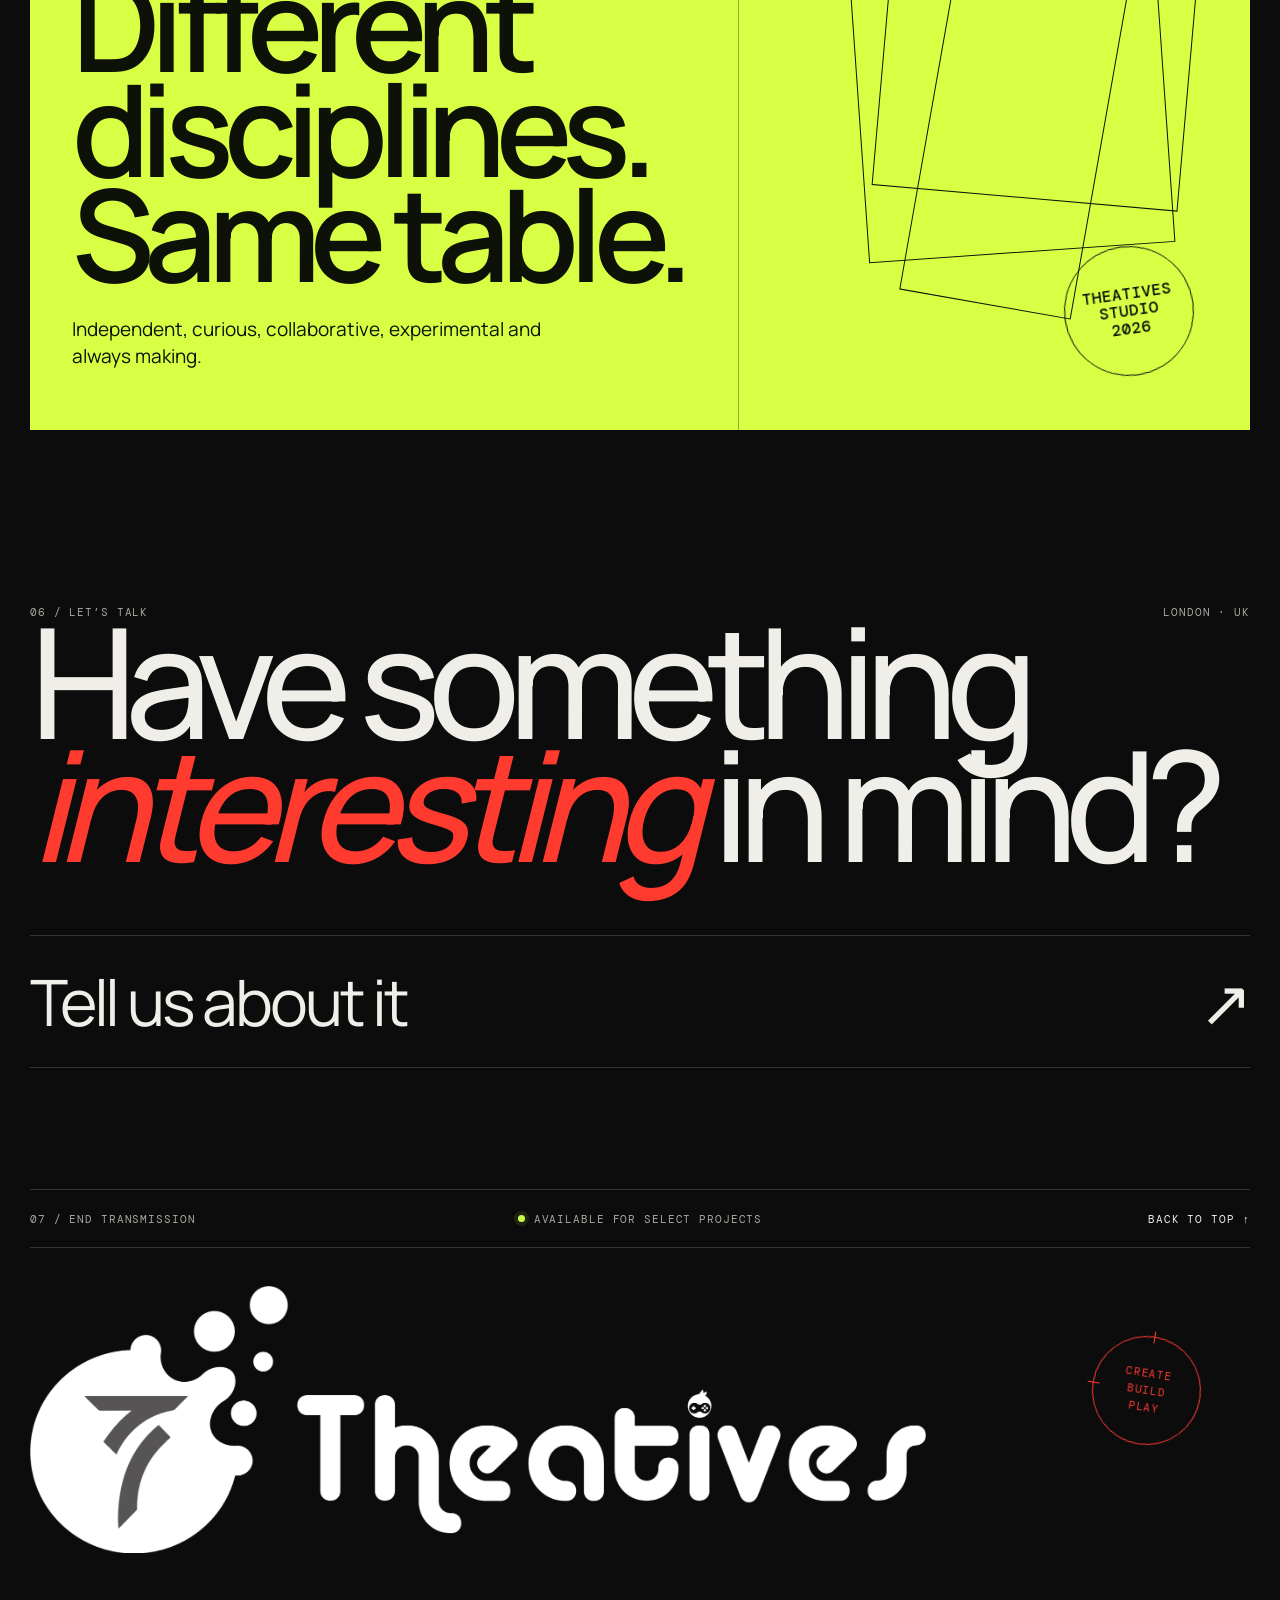
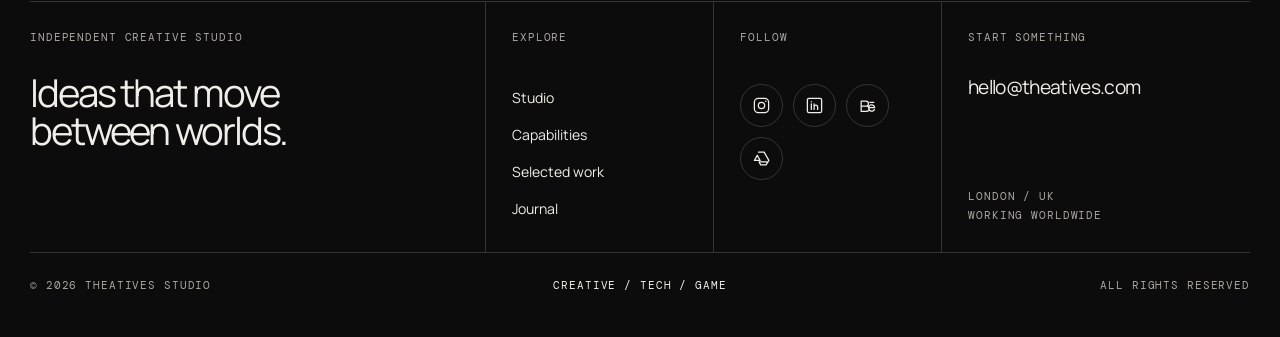
==== commit 89bb4122: "Added footer and updated image 1" ====
--- a/index.html
+++ b/index.html
@@ -4,8 +4,8 @@
   <meta charset="UTF-8" />
   <meta name="viewport" content="width=device-width, initial-scale=1.0" />
   <meta name="theme-color" content="#0d0d0d" />
-  <title>Theatives® — Creative, Tech & Game Studio</title>
-  <meta name="description" content="Theatives is an independent creative studio combining creative thinking, technology and interactive storytelling." />
+  <title>Creative, Tech & Game Studio</title>
+  <meta name="description" content="We create distinctive brands, digital experiences and interactive worlds by bringing design, technology and storytelling together." />
   <meta name="robots" content="index, follow, max-image-preview:large" />
   <meta name="author" content="Theatives Studio" />
   <link rel="canonical" href="https://theatives.com/" />
@@ -18,8 +18,8 @@
 
   <meta property="og:type" content="website" />
   <meta property="og:site_name" content="Theatives" />
-  <meta property="og:title" content="Theatives® — Creative, Tech & Game Studio" />
-  <meta property="og:description" content="An independent creative studio building memorable brands, digital experiences and interactive worlds." />
+  <meta property="og:title" content="Creative Ideas. Digital Experiences. Interactive Worlds." />
+  <meta property="og:description" content="We create distinctive brands, digital experiences and interactive worlds by bringing design, technology and storytelling together." />
   <meta property="og:url" content="https://theatives.com/" />
   <meta property="og:image" content="https://theatives.com/theatives-social-preview.png" />
   <meta property="og:image:secure_url" content="https://theatives.com/theatives-social-preview.png" />
@@ -30,8 +30,8 @@
   <meta property="og:locale" content="en_GB" />
 
   <meta name="twitter:card" content="summary_large_image" />
-  <meta name="twitter:title" content="Theatives® — Creative, Tech & Game Studio" />
-  <meta name="twitter:description" content="An independent creative studio building memorable brands, digital experiences and interactive worlds." />
+  <meta name="twitter:title" content="Creative Ideas. Digital Experiences. Interactive Worlds." />
+  <meta name="twitter:description" content="We create distinctive brands, digital experiences and interactive worlds by bringing design, technology and storytelling together." />
   <meta name="twitter:image" content="https://theatives.com/theatives-social-preview.png" />
   <meta name="twitter:image:alt" content="Theatives — Creative, Tech & Game Studio" />
 
@@ -43,7 +43,7 @@
     "url": "https://theatives.com/",
     "logo": "https://theatives.com/theatives-logo.png",
     "email": "hello@theatives.com",
-    "description": "An independent creative studio combining creative thinking, technology and interactive storytelling.",
+    "description": "We create distinctive brands, digital experiences and interactive worlds by bringing design, technology and storytelling together.",
     "areaServed": "Worldwide",
     "knowsAbout": ["Brand identity", "Creative technology", "Web experiences", "CGI", "Animation", "Game art", "Interactive storytelling"]
   }
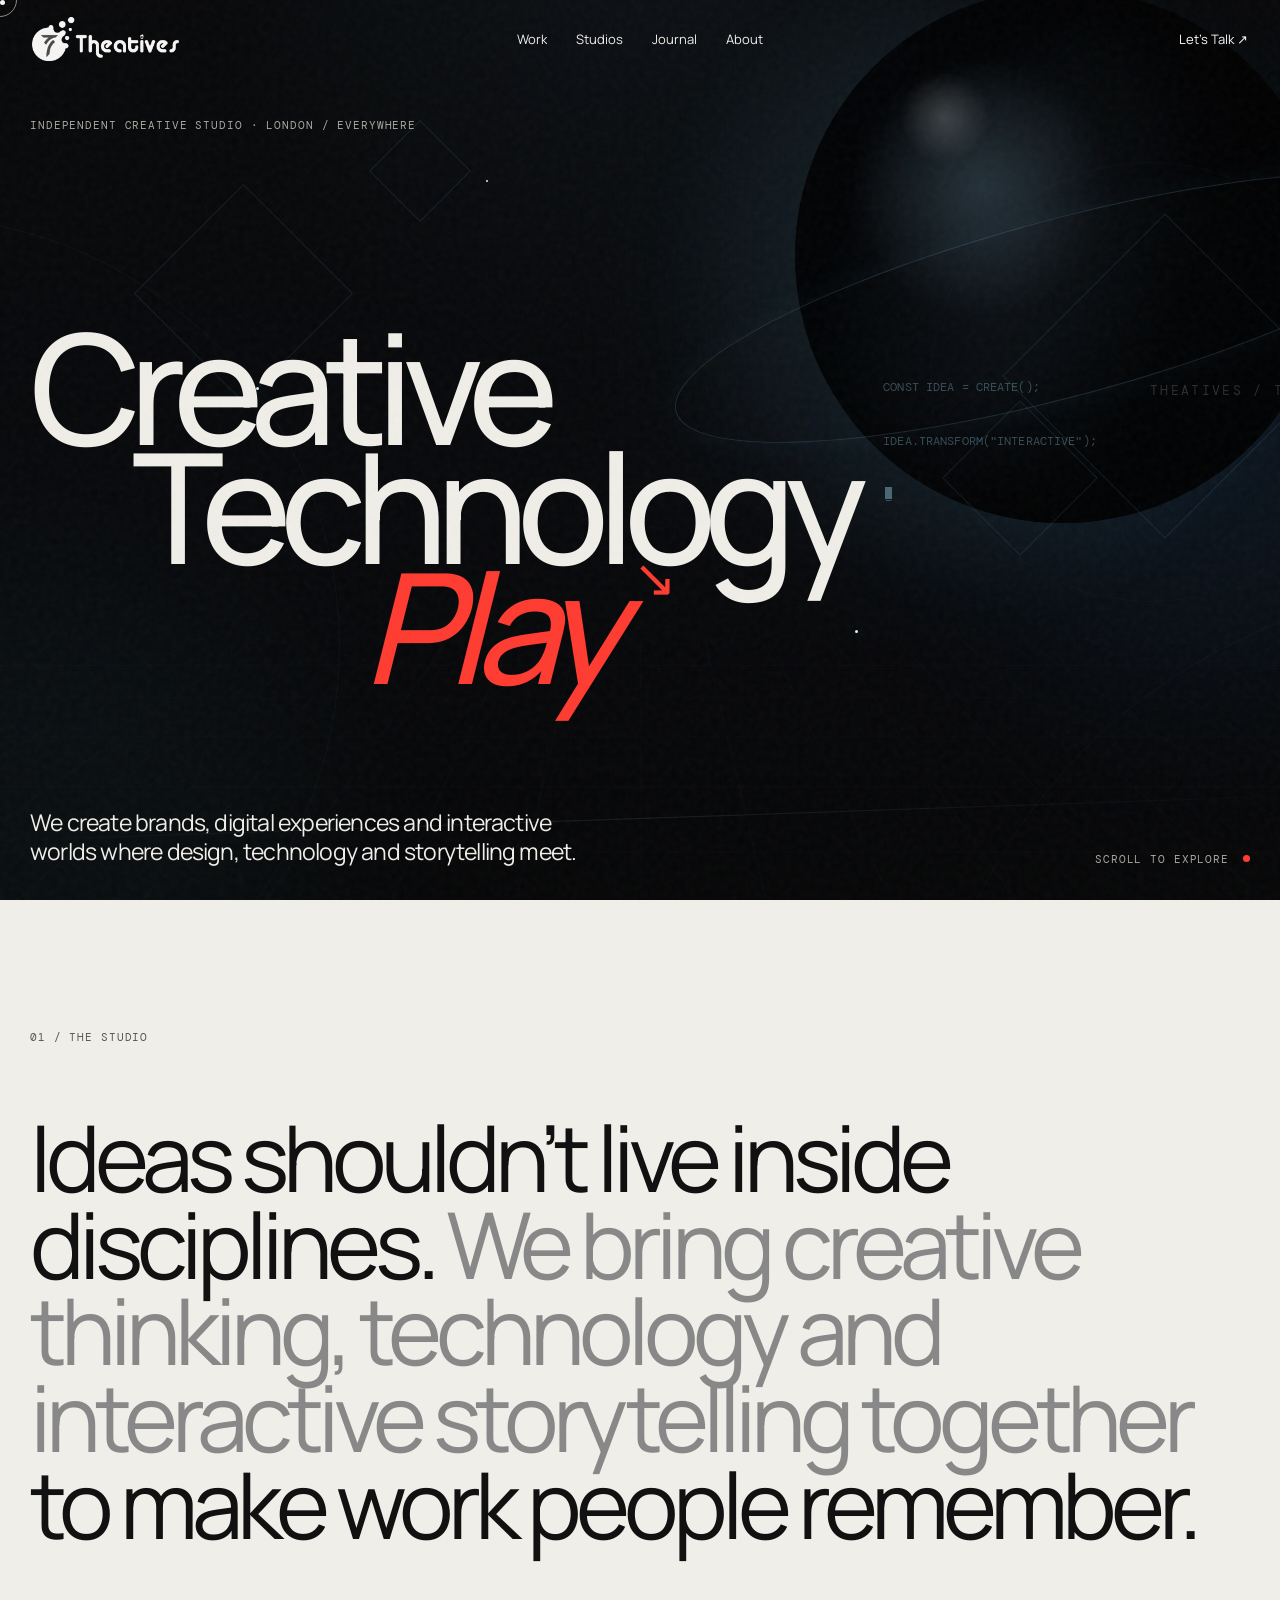
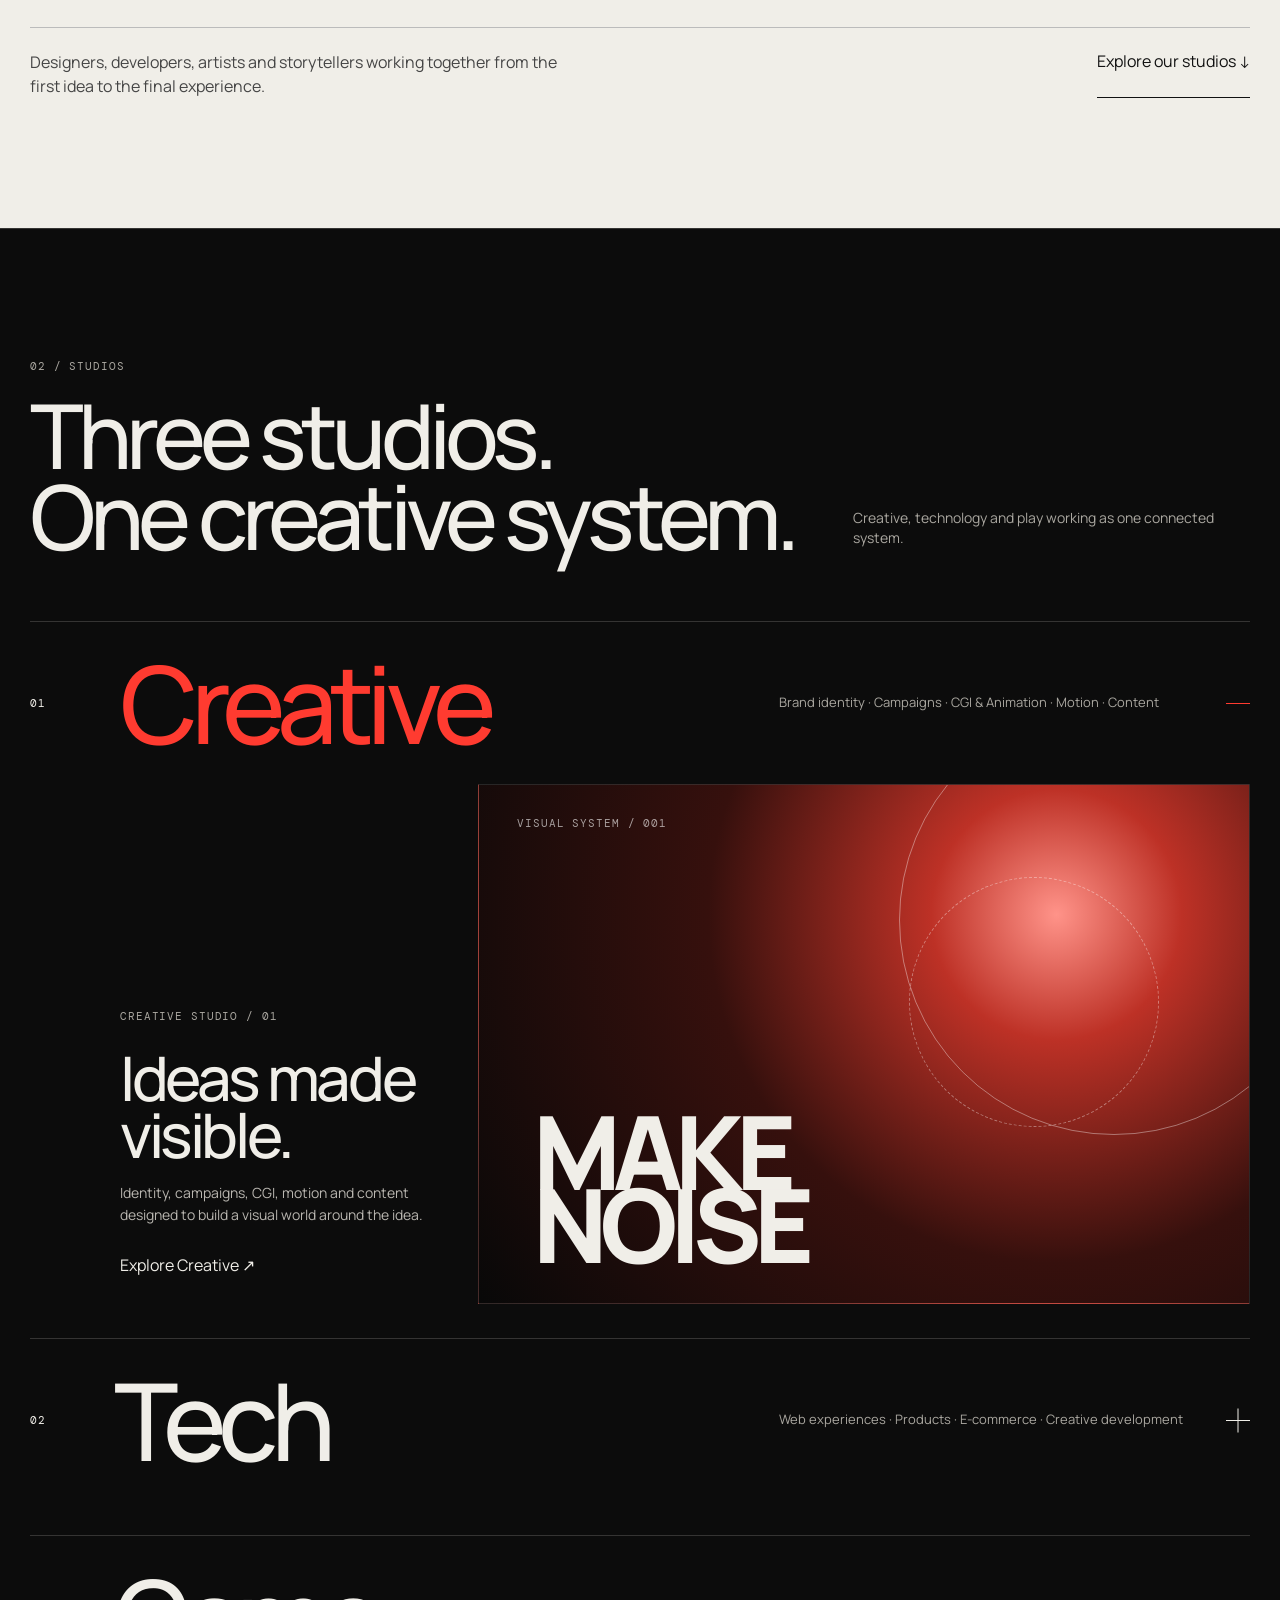
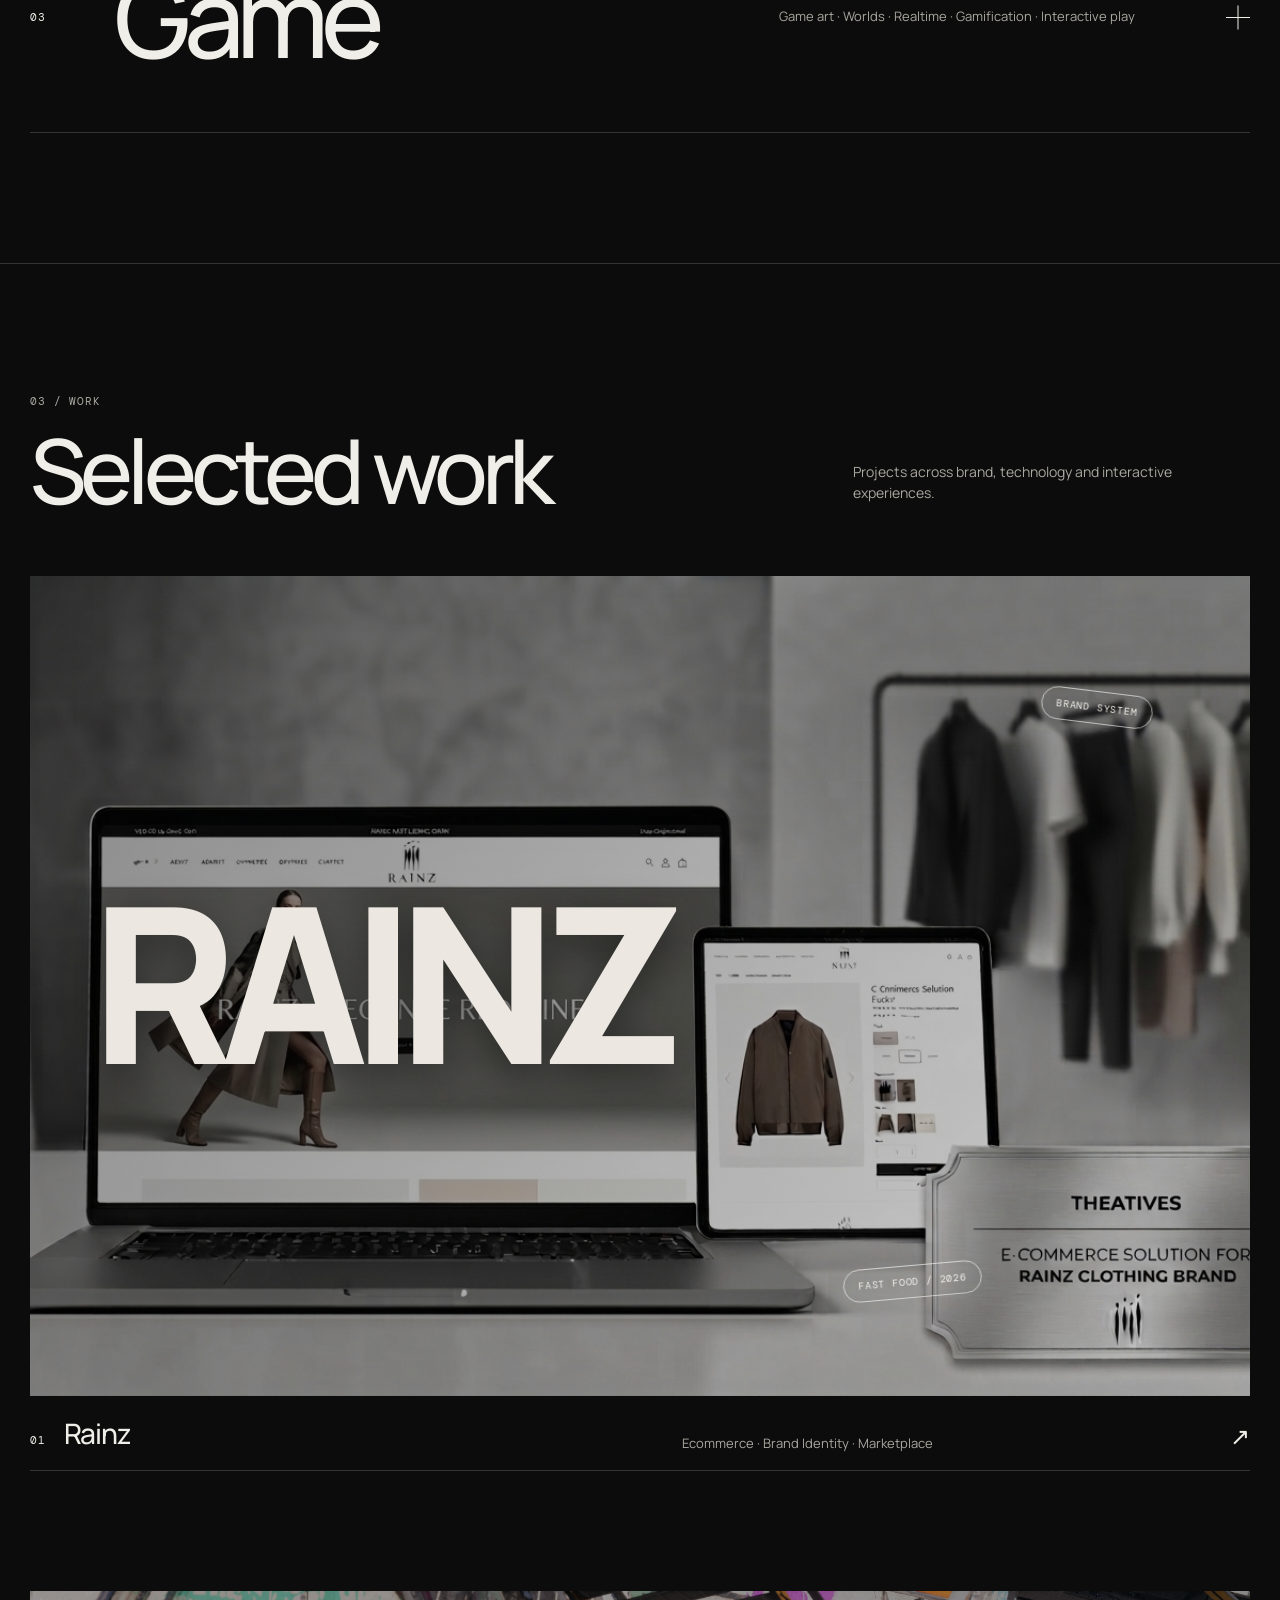
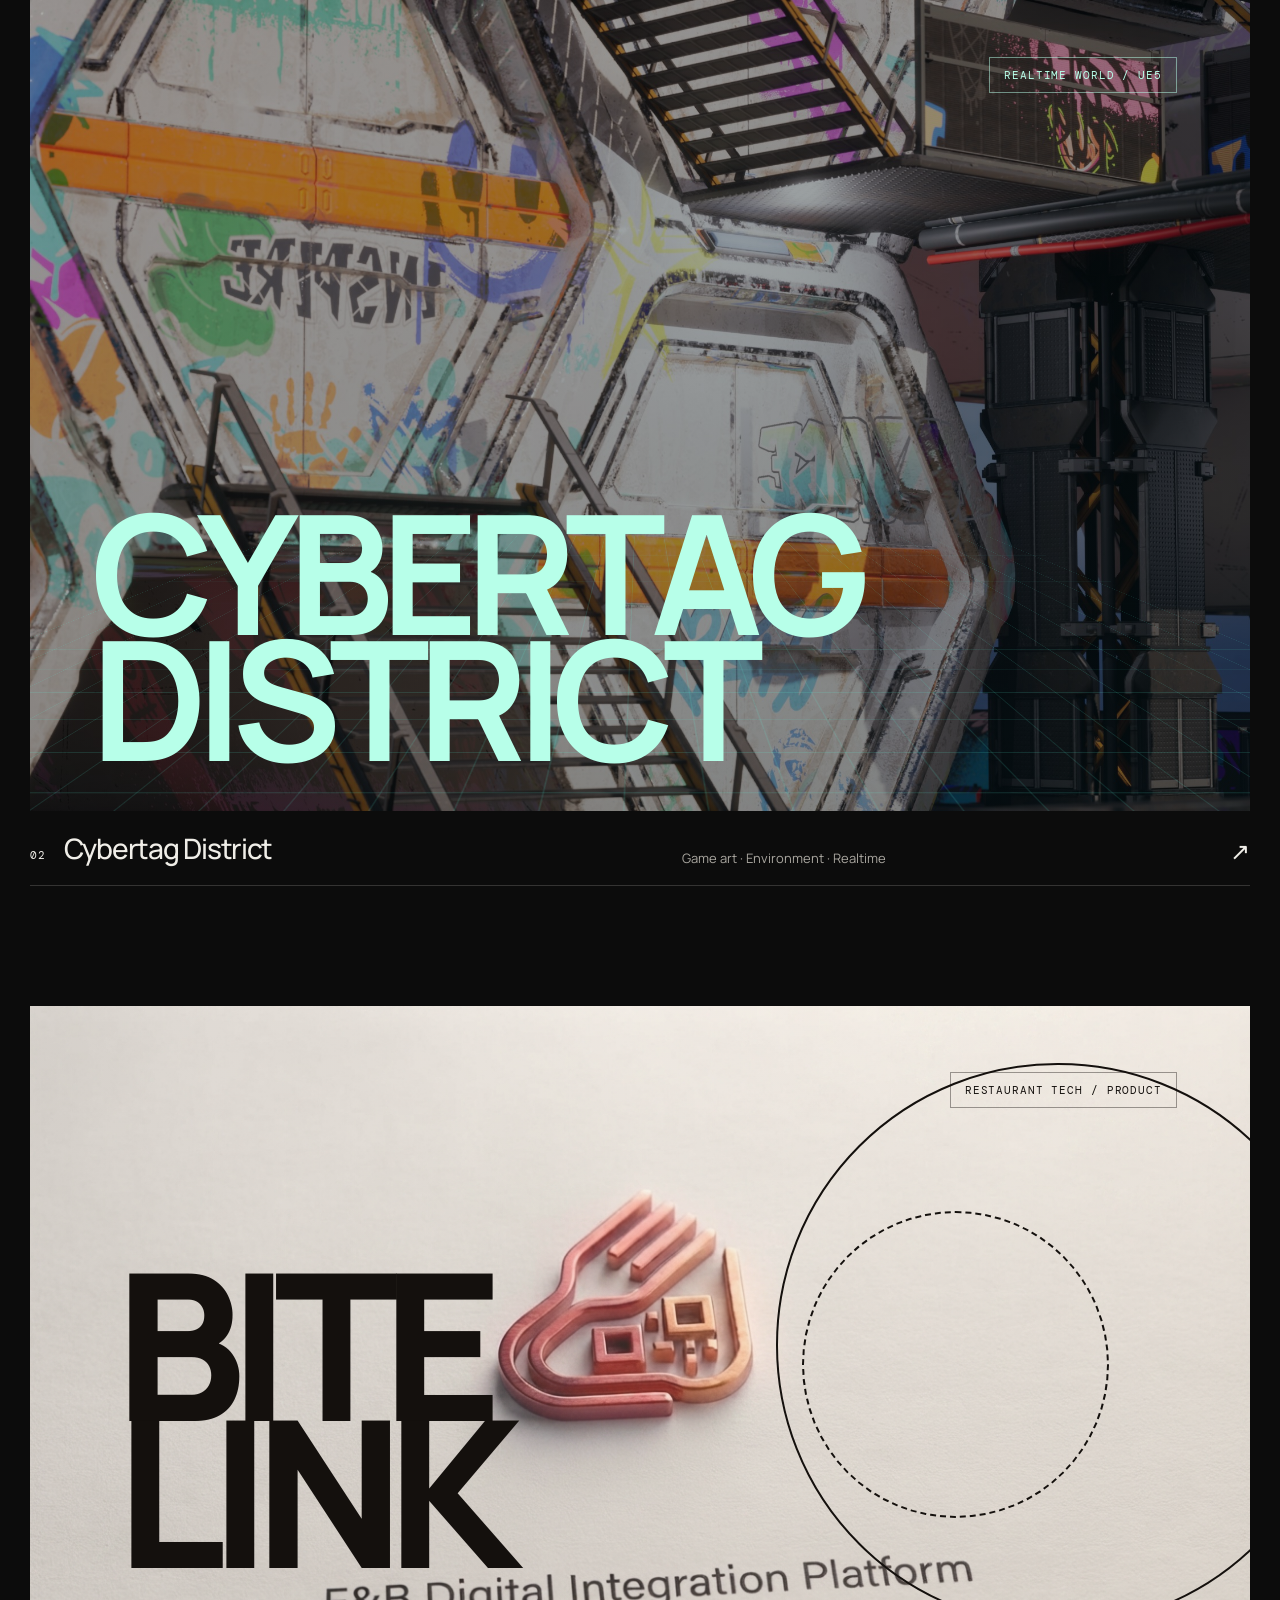
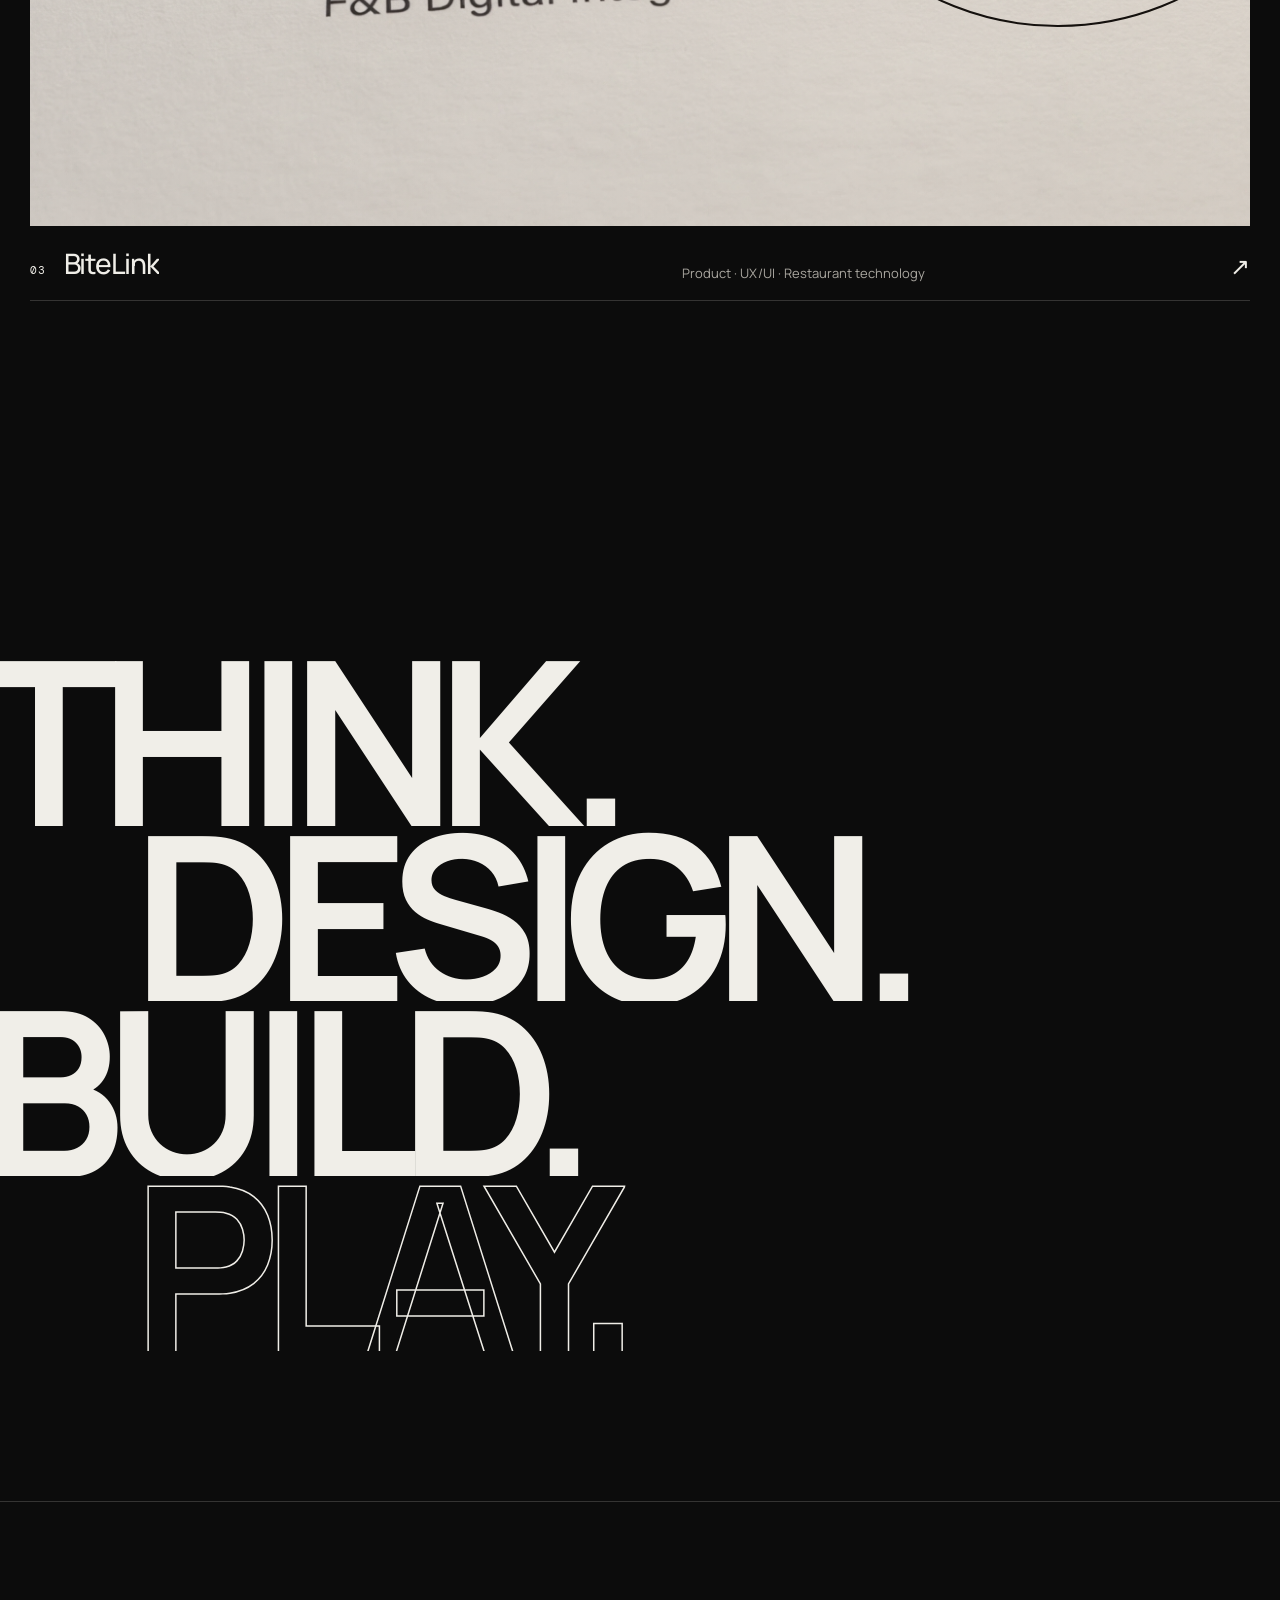
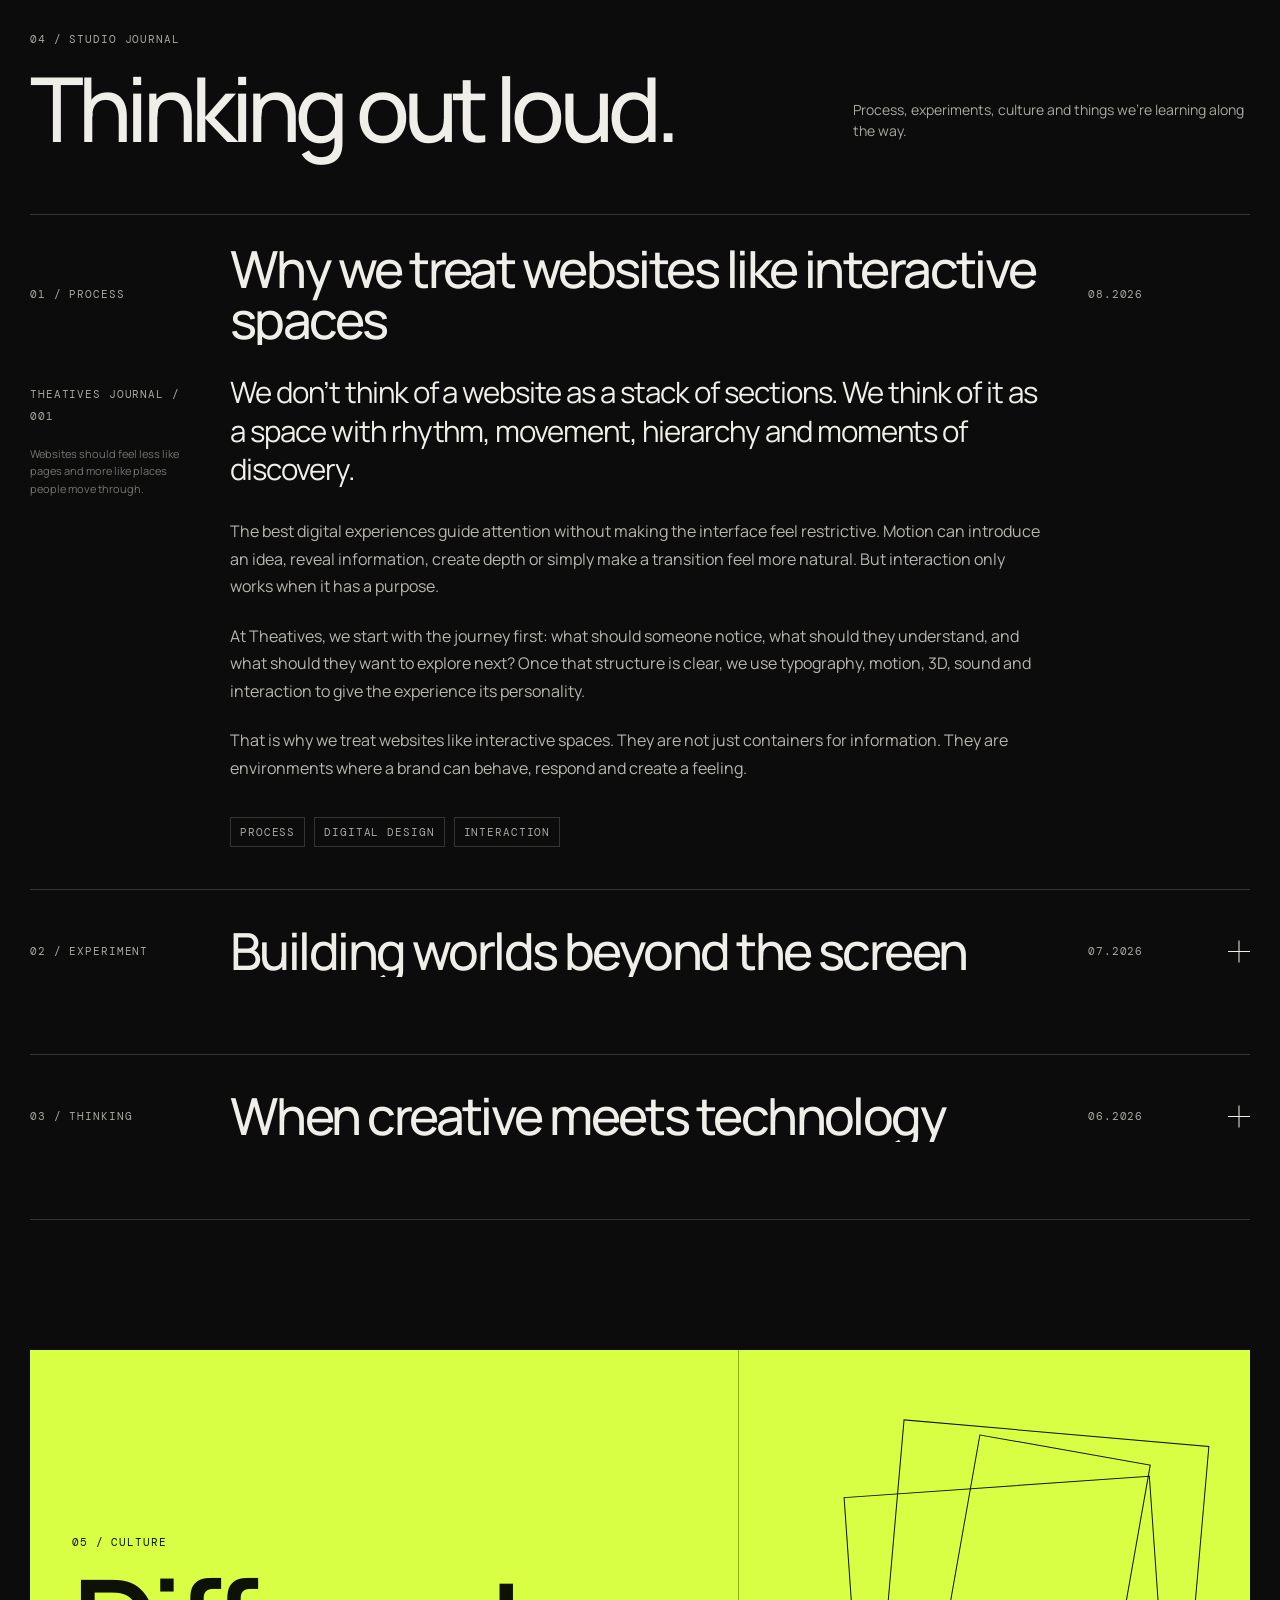
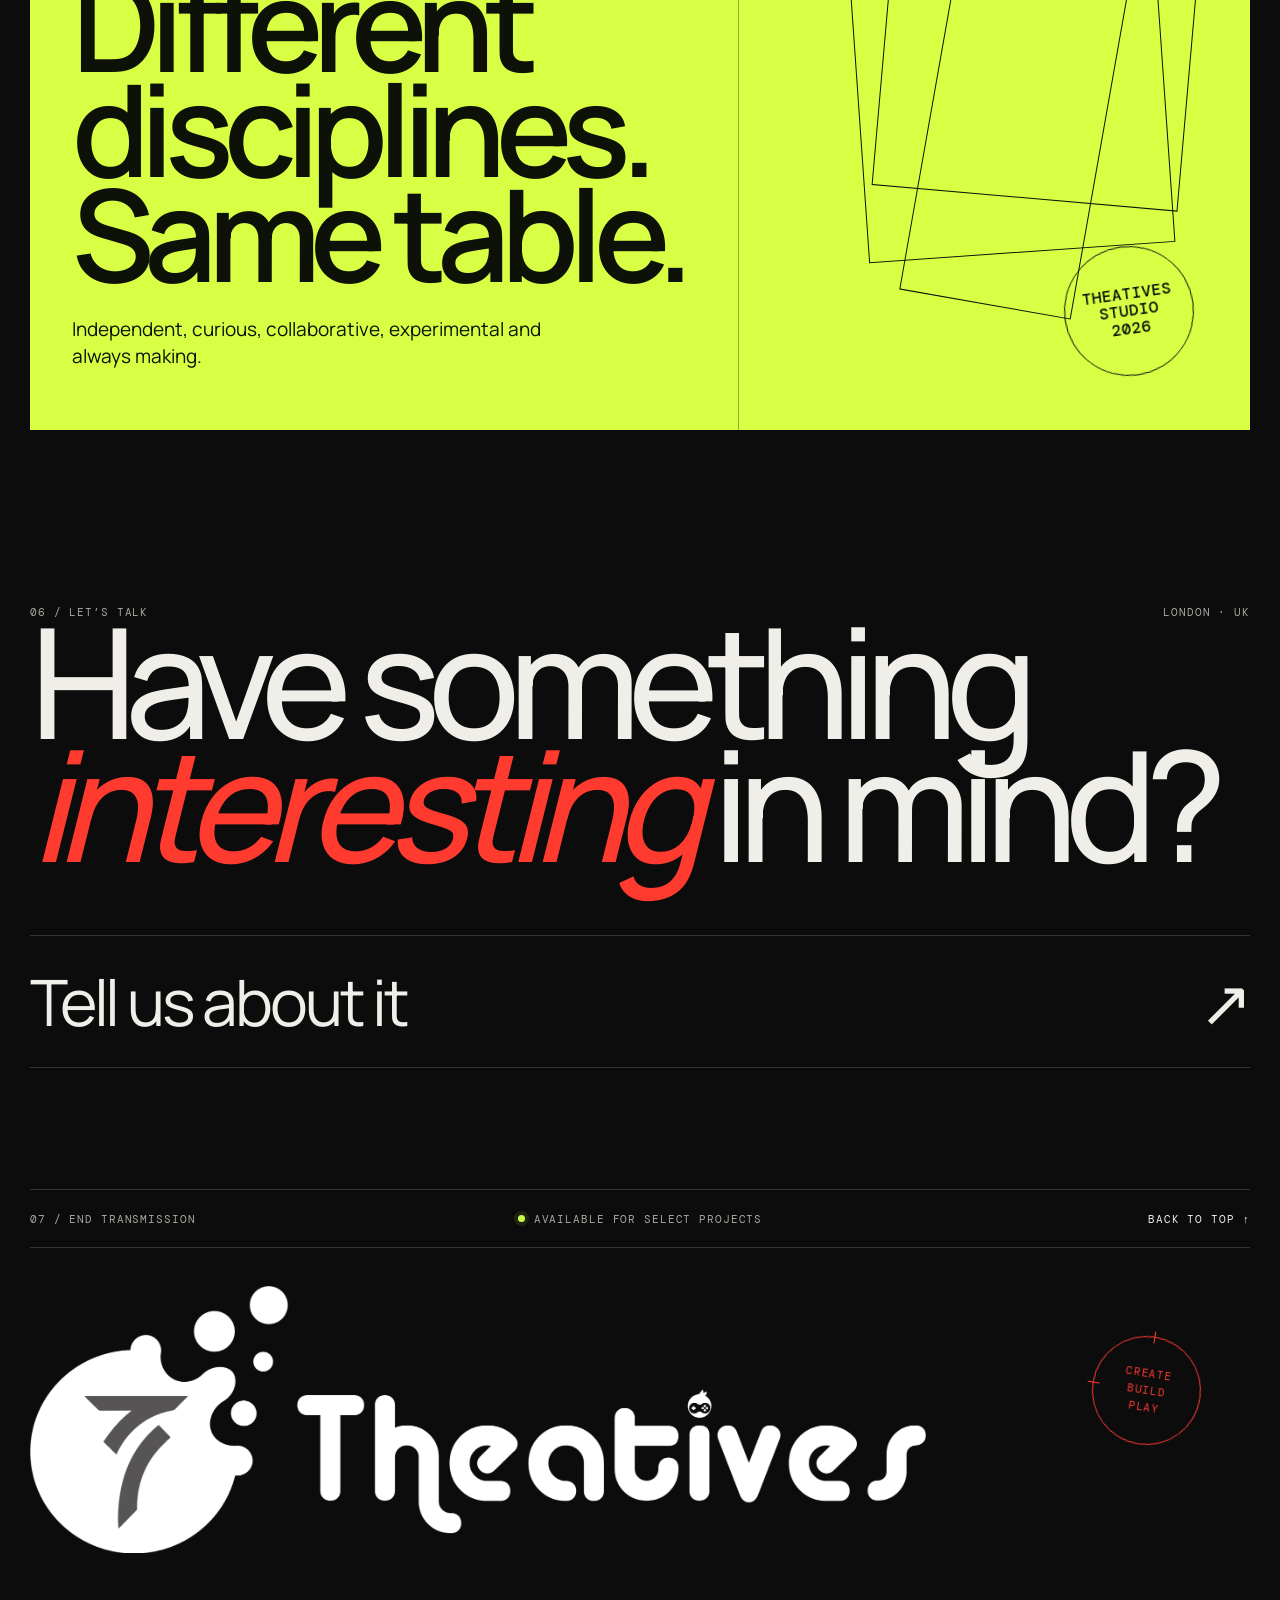
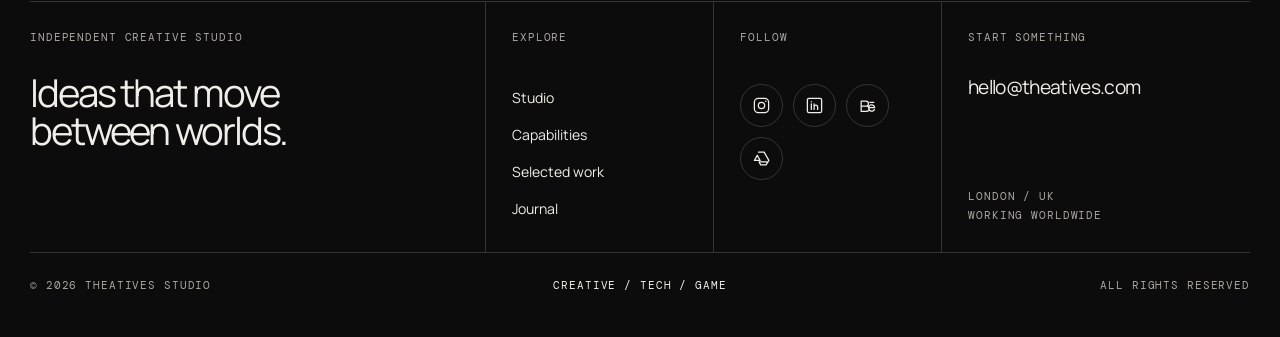
==== commit f0f74a2a: "Added footer and updated image 2" ====
--- a/index.html
+++ b/index.html
@@ -4,11 +4,12 @@
   <meta charset="UTF-8" />
   <meta name="viewport" content="width=device-width, initial-scale=1.0" />
   <meta name="theme-color" content="#0d0d0d" />
-  <title>Creative, Tech & Game Studio</title>
-  <meta name="description" content="We create distinctive brands, digital experiences and interactive worlds by bringing design, technology and storytelling together." />
+  <title>Theatives — Creative, Tech & Game Studio</title>
+  <meta name="description" content="We create bold brands, digital experiences and interactive worlds through design, technology and storytelling." />
   <meta name="robots" content="index, follow, max-image-preview:large" />
   <meta name="author" content="Theatives Studio" />
   <link rel="canonical" href="https://theatives.com/" />
+  <link rel="image_src" href="https://theatives.com/theatives-social-preview.jpg" />
 
   <link rel="icon" type="image/png" href="favicon-96x96.png" sizes="96x96" />
   <link rel="icon" type="image/svg+xml" href="favicon.svg" />
@@ -18,21 +19,22 @@
 
   <meta property="og:type" content="website" />
   <meta property="og:site_name" content="Theatives" />
-  <meta property="og:title" content="Creative Ideas. Digital Experiences. Interactive Worlds." />
-  <meta property="og:description" content="We create distinctive brands, digital experiences and interactive worlds by bringing design, technology and storytelling together." />
+  <meta property="og:title" content="Theatives — Creative, Tech & Game Studio" />
+  <meta property="og:description" content="We create bold brands, digital experiences and interactive worlds through design, technology and storytelling." />
   <meta property="og:url" content="https://theatives.com/" />
-  <meta property="og:image" content="https://theatives.com/theatives-social-preview.png" />
-  <meta property="og:image:secure_url" content="https://theatives.com/theatives-social-preview.png" />
-  <meta property="og:image:type" content="image/png" />
-  <meta property="og:image:width" content="1731" />
-  <meta property="og:image:height" content="909" />
+  <meta property="og:image" content="https://theatives.com/theatives-social-preview.jpg" />
+  <meta property="og:image:url" content="https://theatives.com/theatives-social-preview.jpg" />
+  <meta property="og:image:secure_url" content="https://theatives.com/theatives-social-preview.jpg" />
+  <meta property="og:image:type" content="image/jpeg" />
+  <meta property="og:image:width" content="1200" />
+  <meta property="og:image:height" content="630" />
   <meta property="og:image:alt" content="Theatives — Creative, Tech & Game Studio" />
   <meta property="og:locale" content="en_GB" />
 
   <meta name="twitter:card" content="summary_large_image" />
-  <meta name="twitter:title" content="Creative Ideas. Digital Experiences. Interactive Worlds." />
-  <meta name="twitter:description" content="We create distinctive brands, digital experiences and interactive worlds by bringing design, technology and storytelling together." />
-  <meta name="twitter:image" content="https://theatives.com/theatives-social-preview.png" />
+  <meta name="twitter:title" content="Theatives — Creative, Tech & Game Studio" />
+  <meta name="twitter:description" content="We create bold brands, digital experiences and interactive worlds through design, technology and storytelling." />
+  <meta name="twitter:image" content="https://theatives.com/theatives-social-preview.jpg" />
   <meta name="twitter:image:alt" content="Theatives — Creative, Tech & Game Studio" />
 
   <script type="application/ld+json">
@@ -43,7 +45,7 @@
     "url": "https://theatives.com/",
     "logo": "https://theatives.com/theatives-logo.png",
     "email": "hello@theatives.com",
-    "description": "We create distinctive brands, digital experiences and interactive worlds by bringing design, technology and storytelling together.",
+    "description": "We create bold brands, digital experiences and interactive worlds through design, technology and storytelling.",
     "areaServed": "Worldwide",
     "knowsAbout": ["Brand identity", "Creative technology", "Web experiences", "CGI", "Animation", "Game art", "Interactive storytelling"]
   }
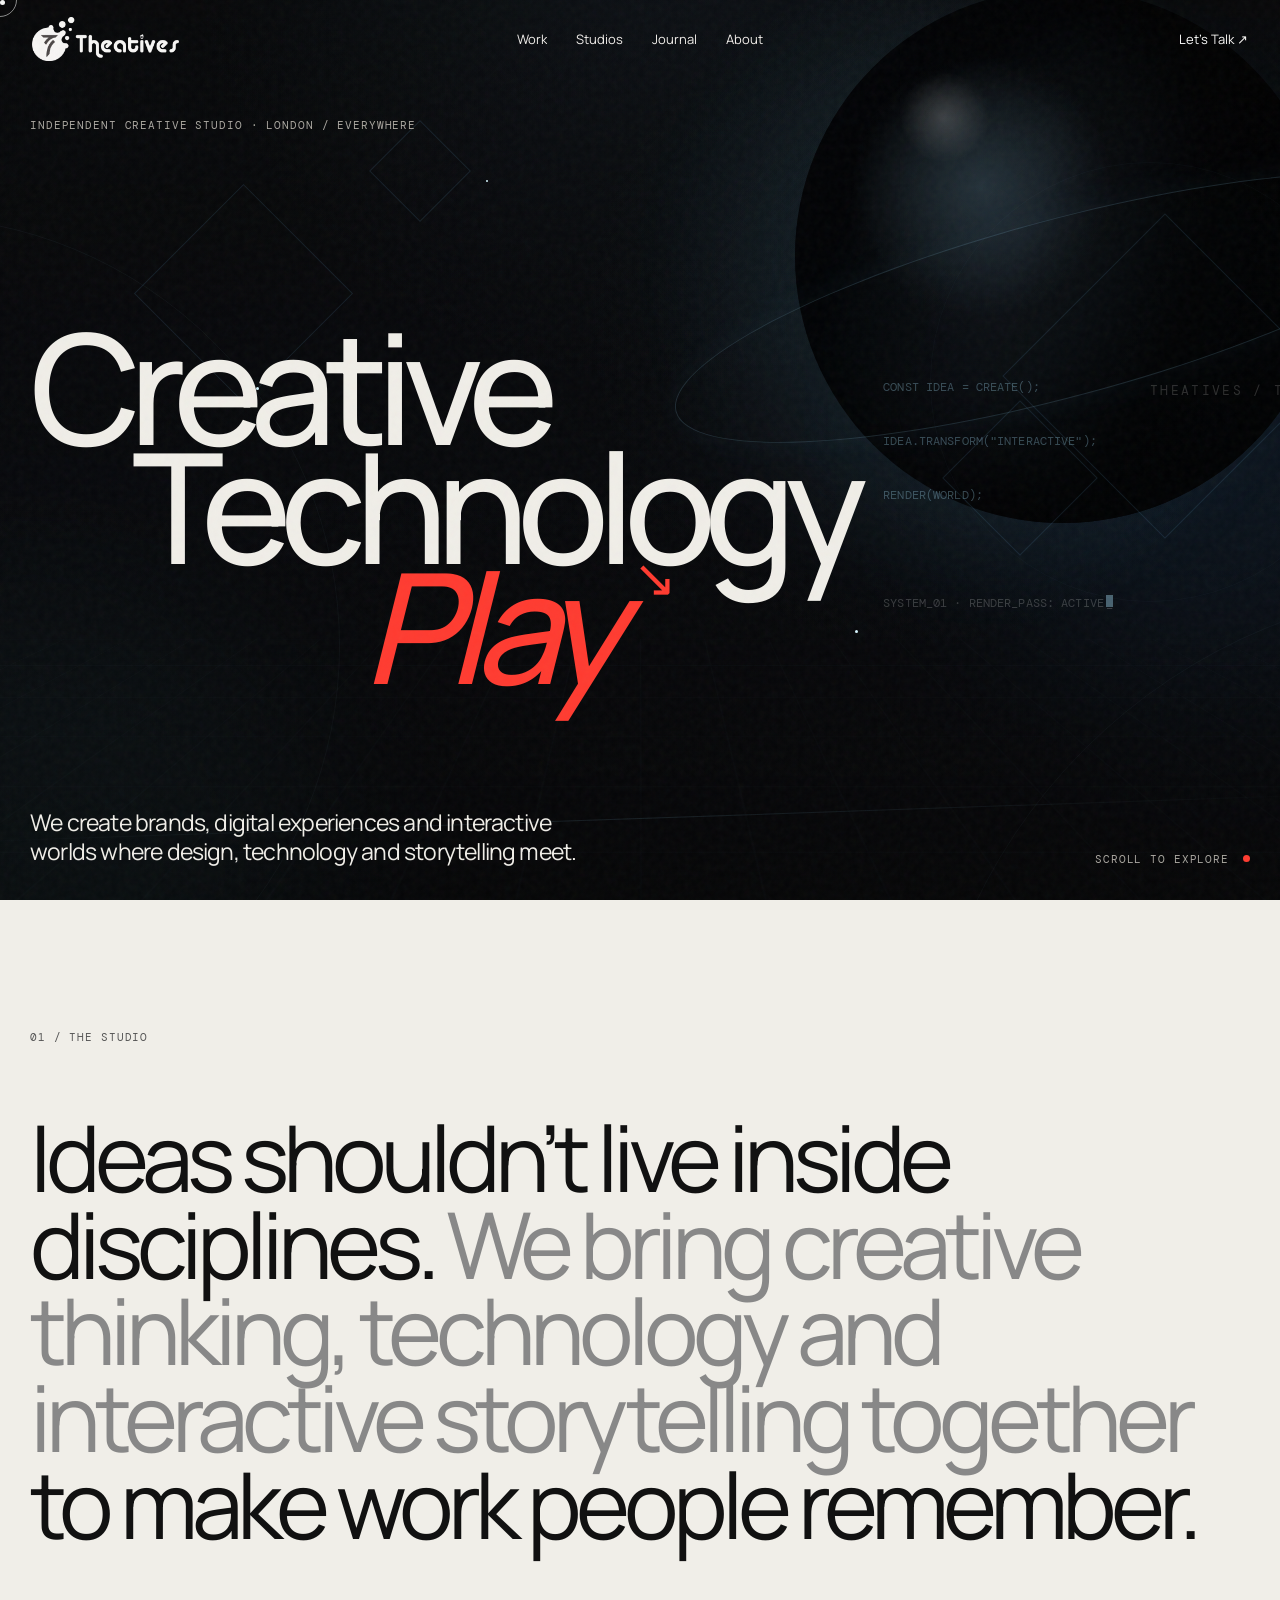
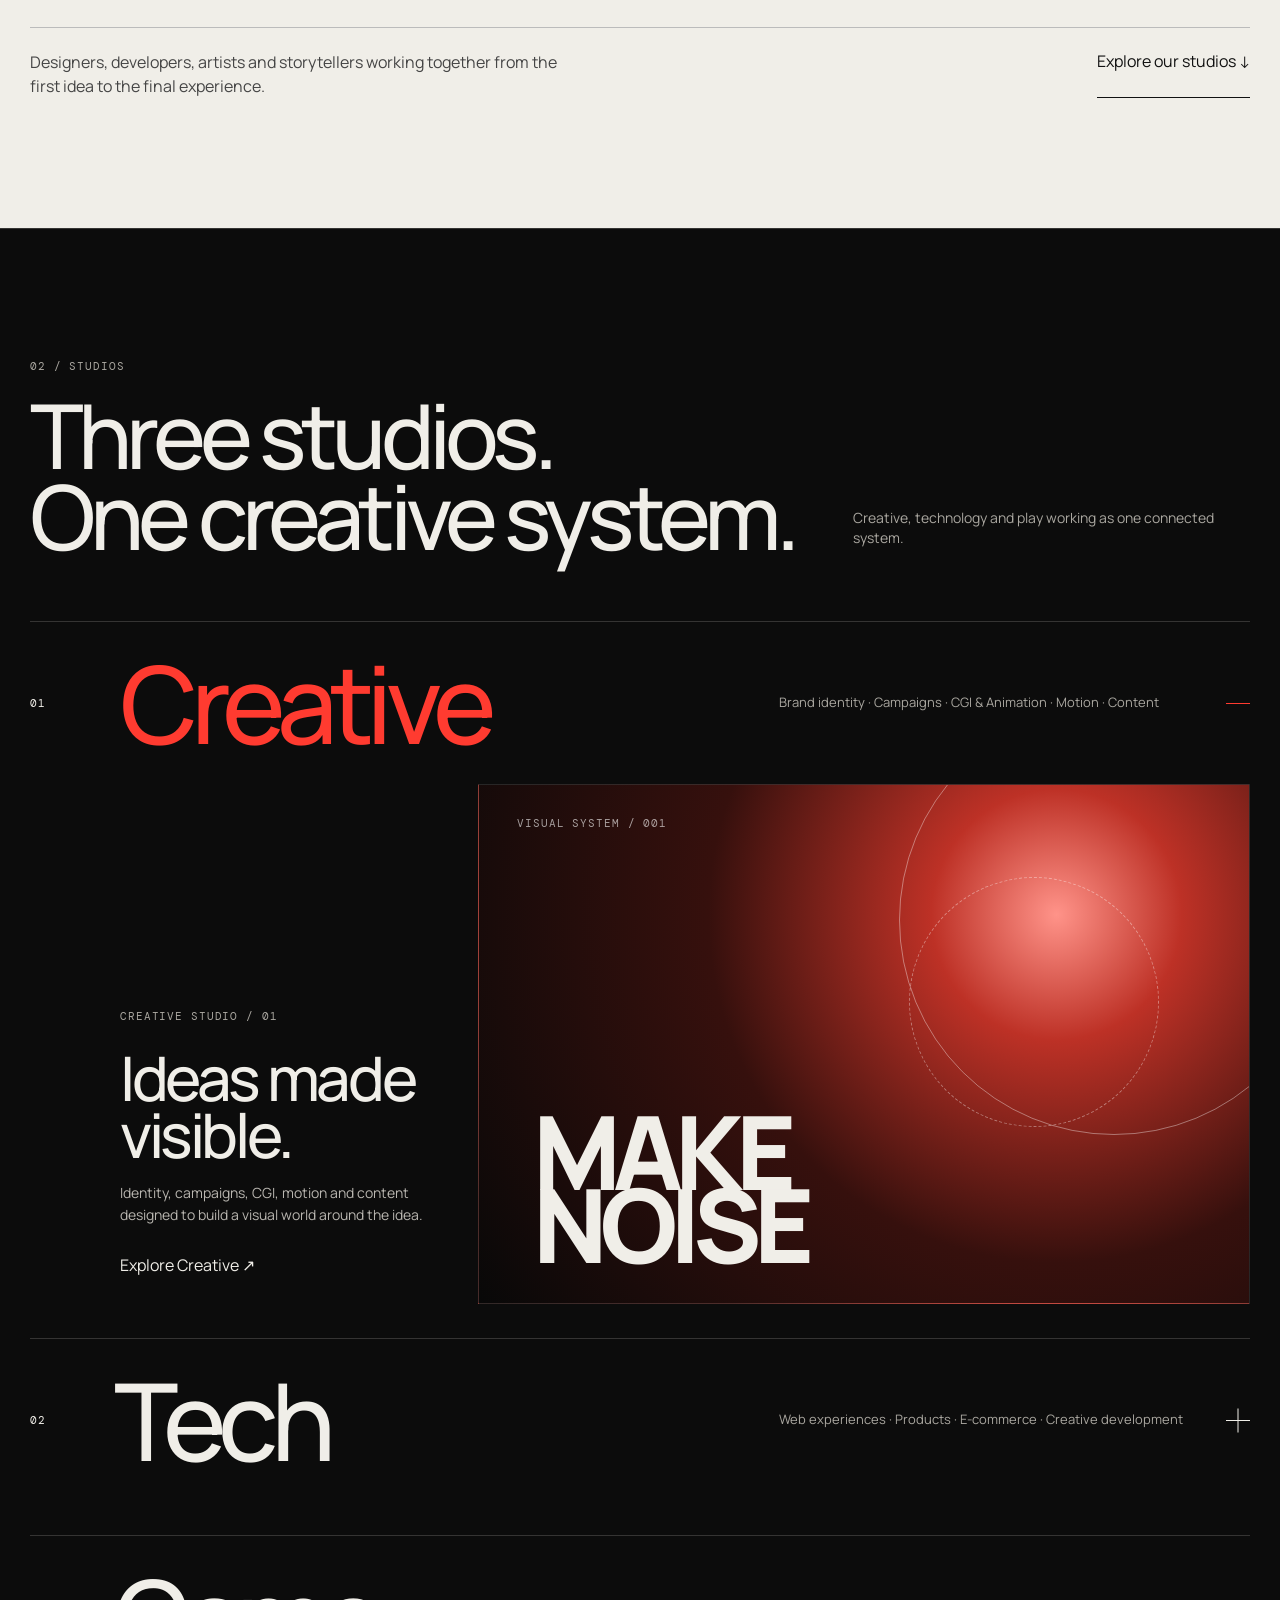
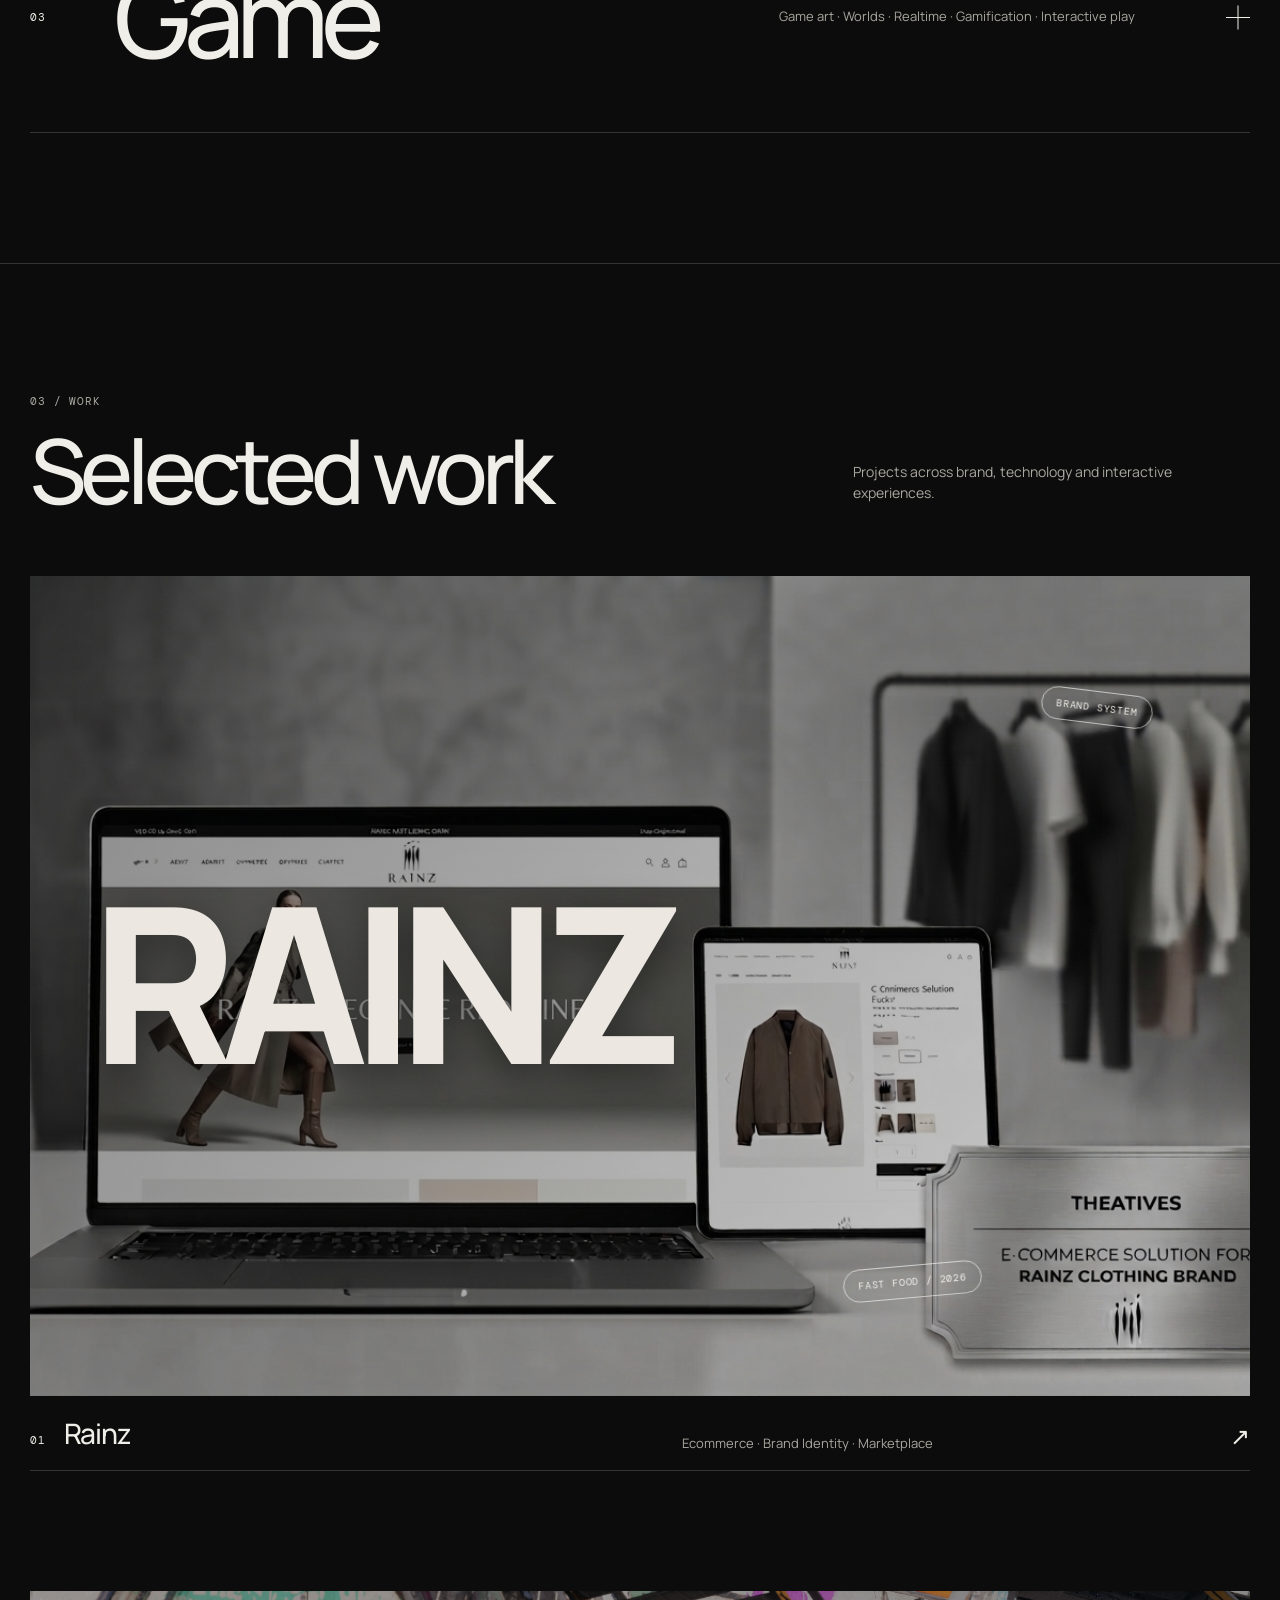
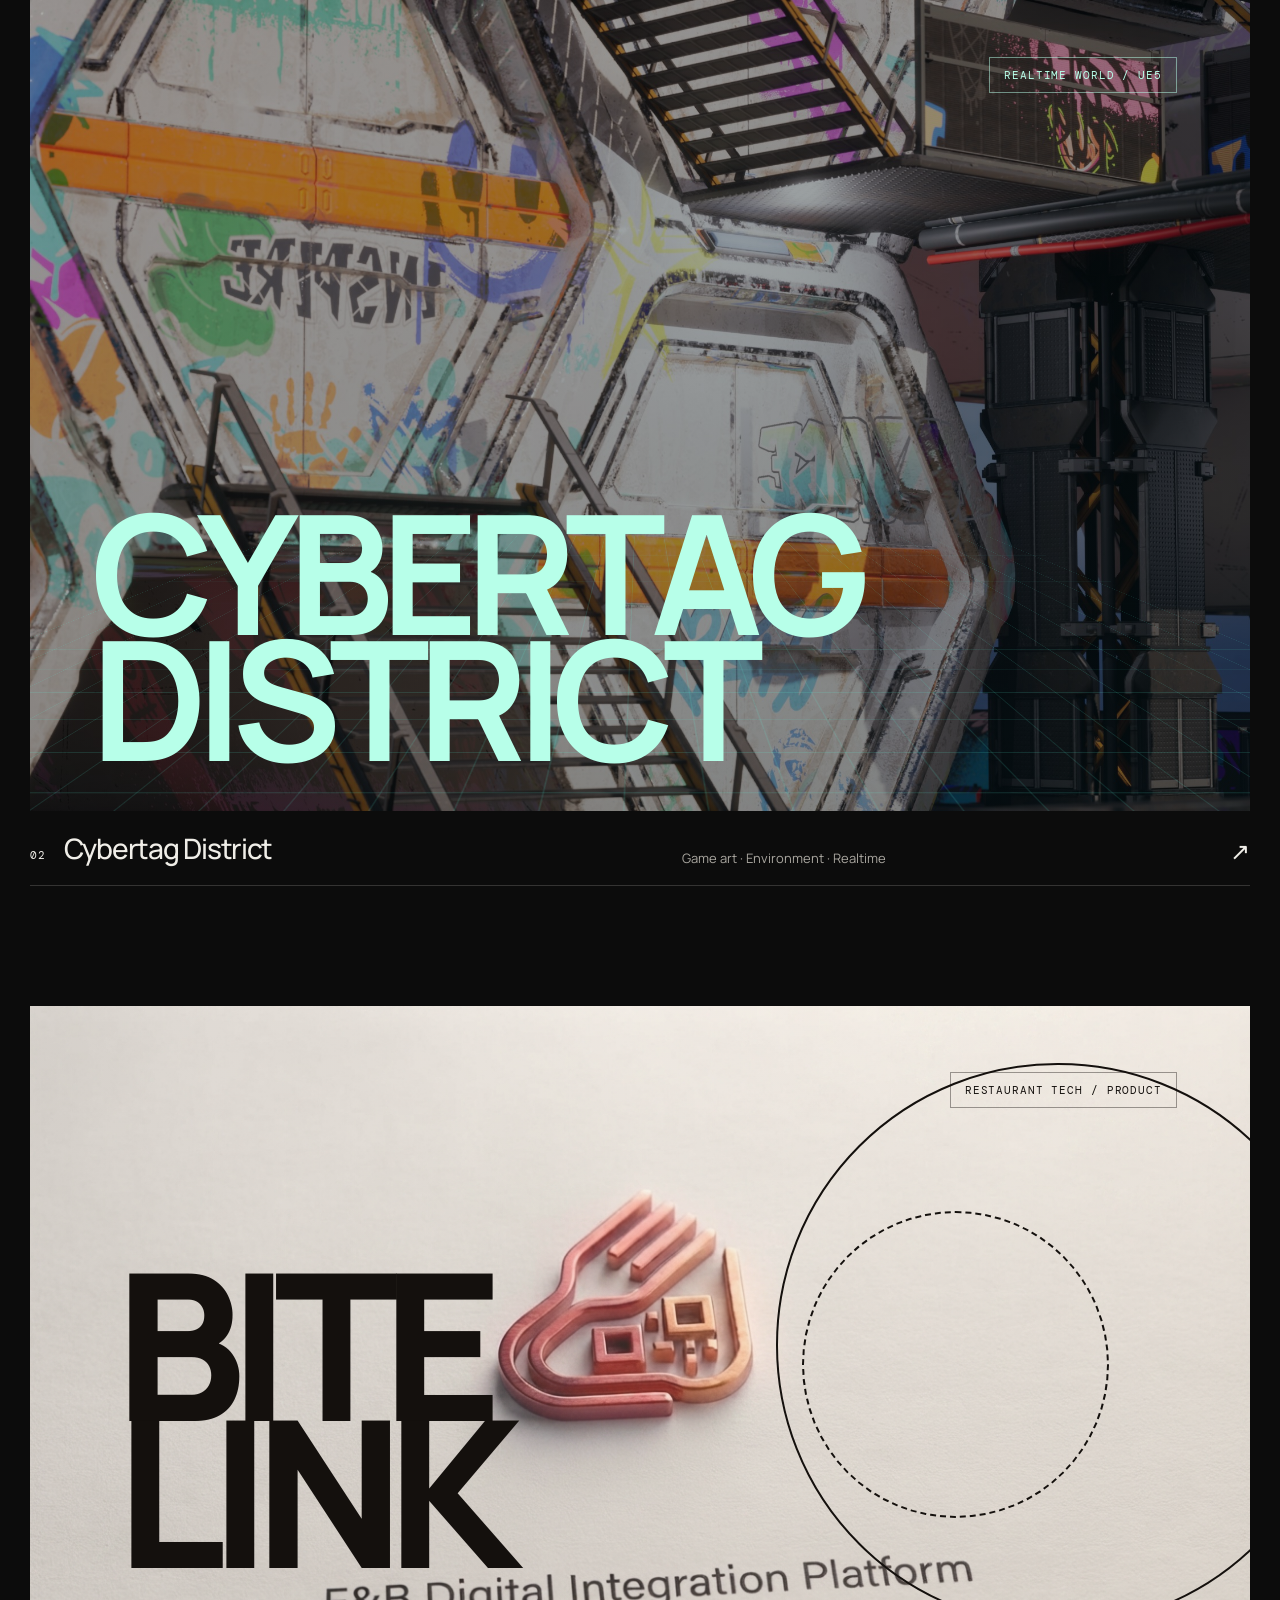
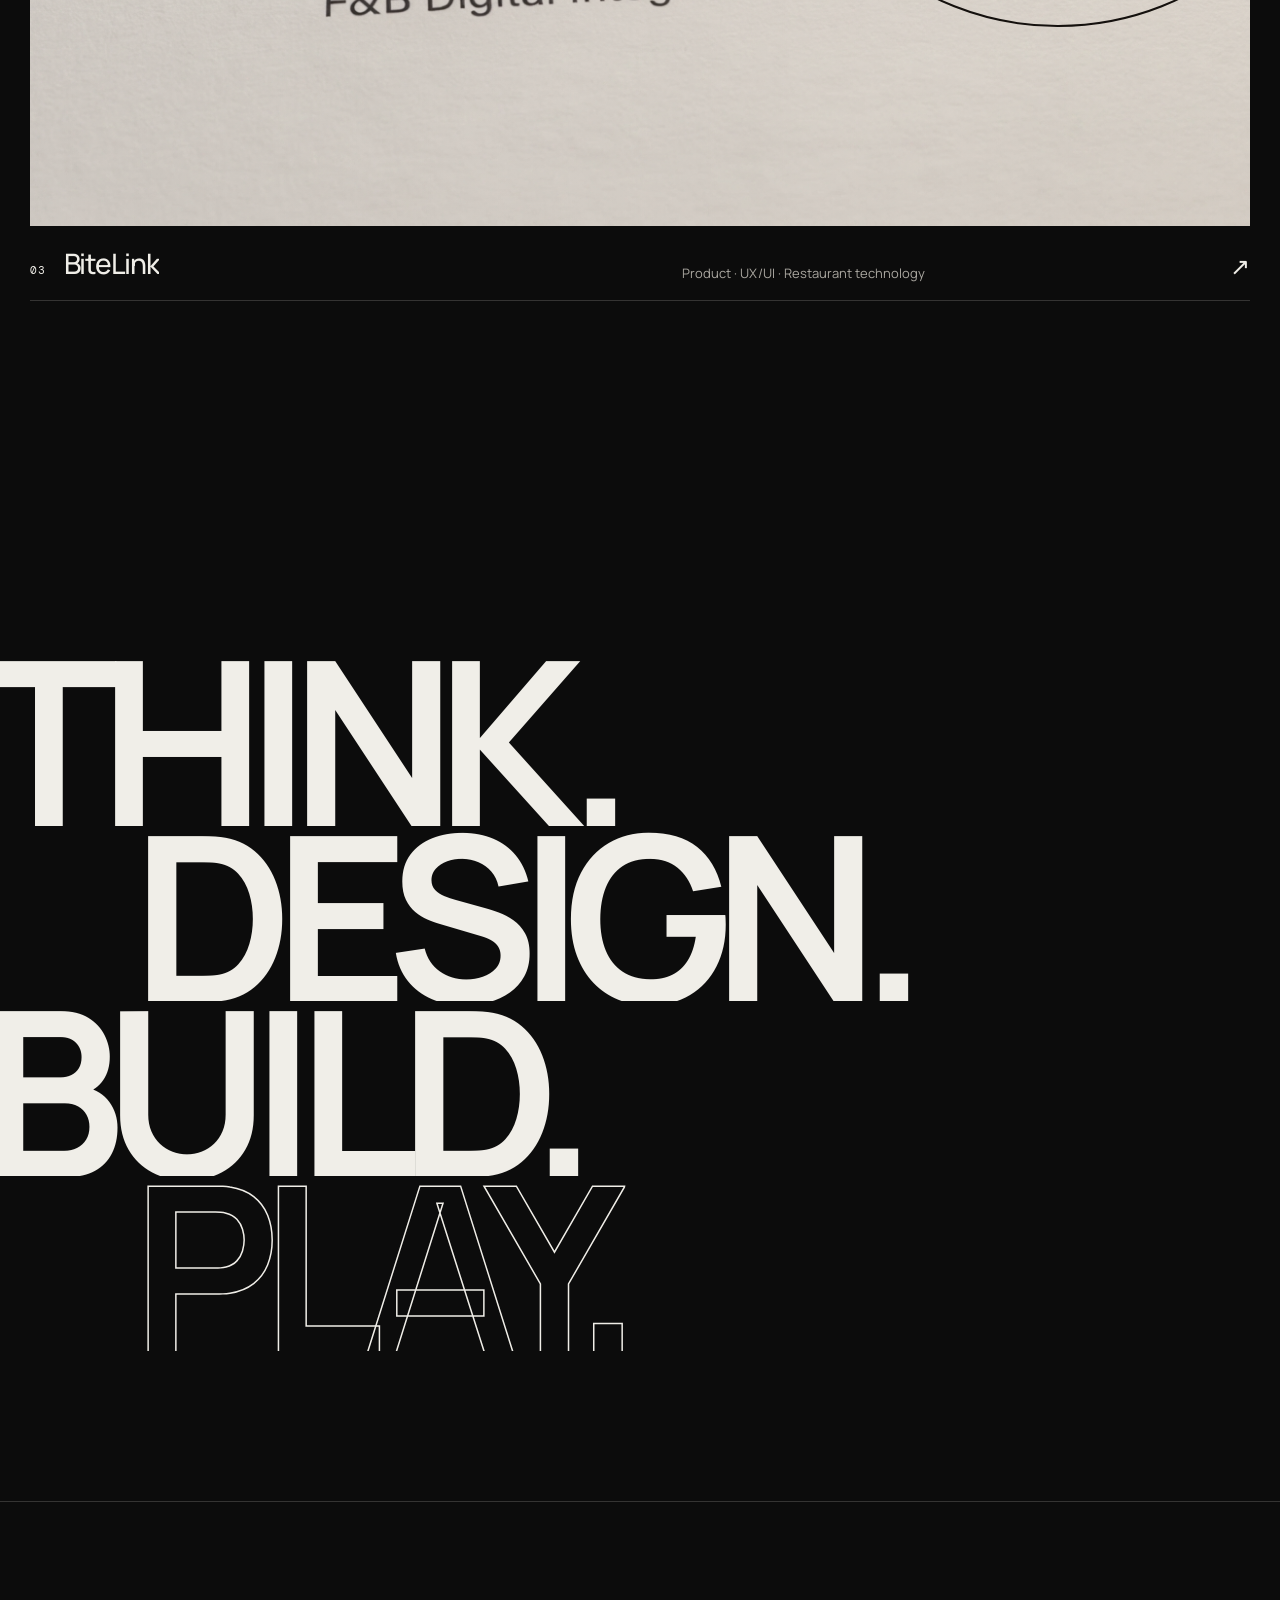
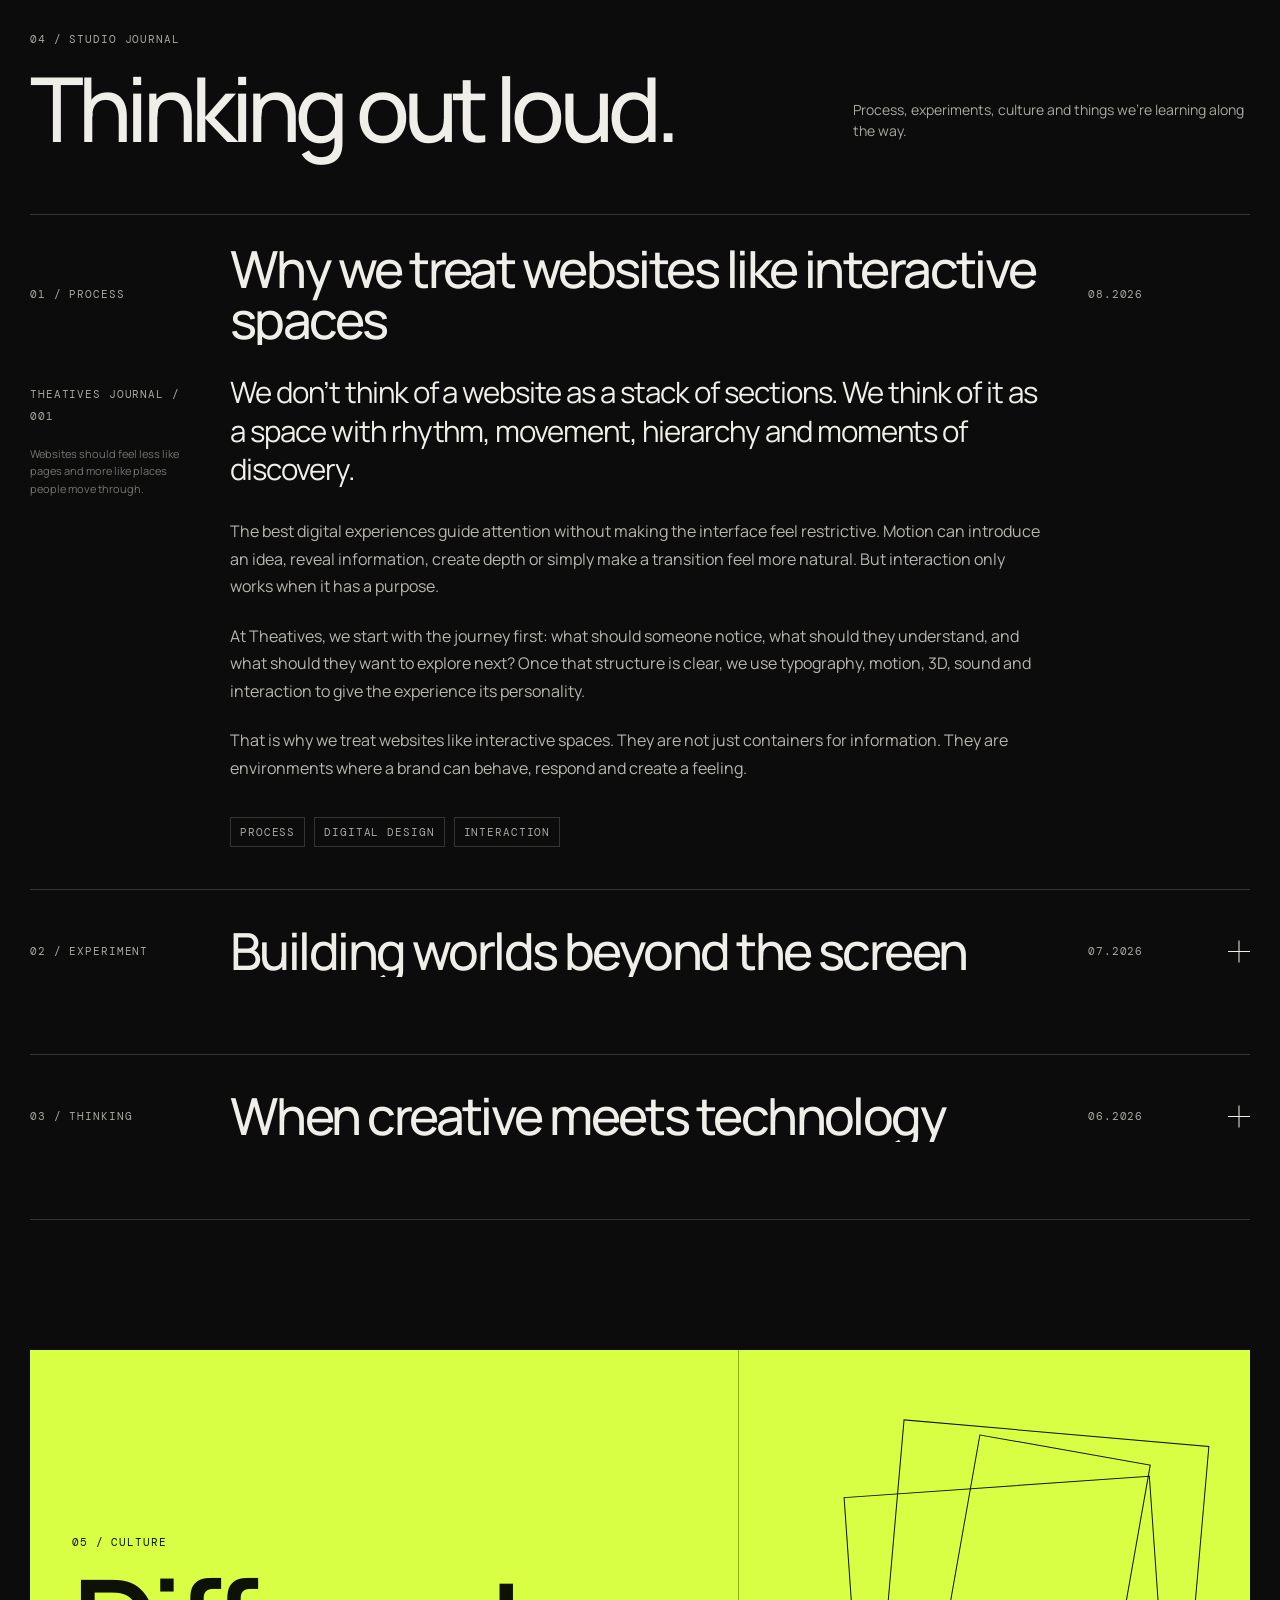
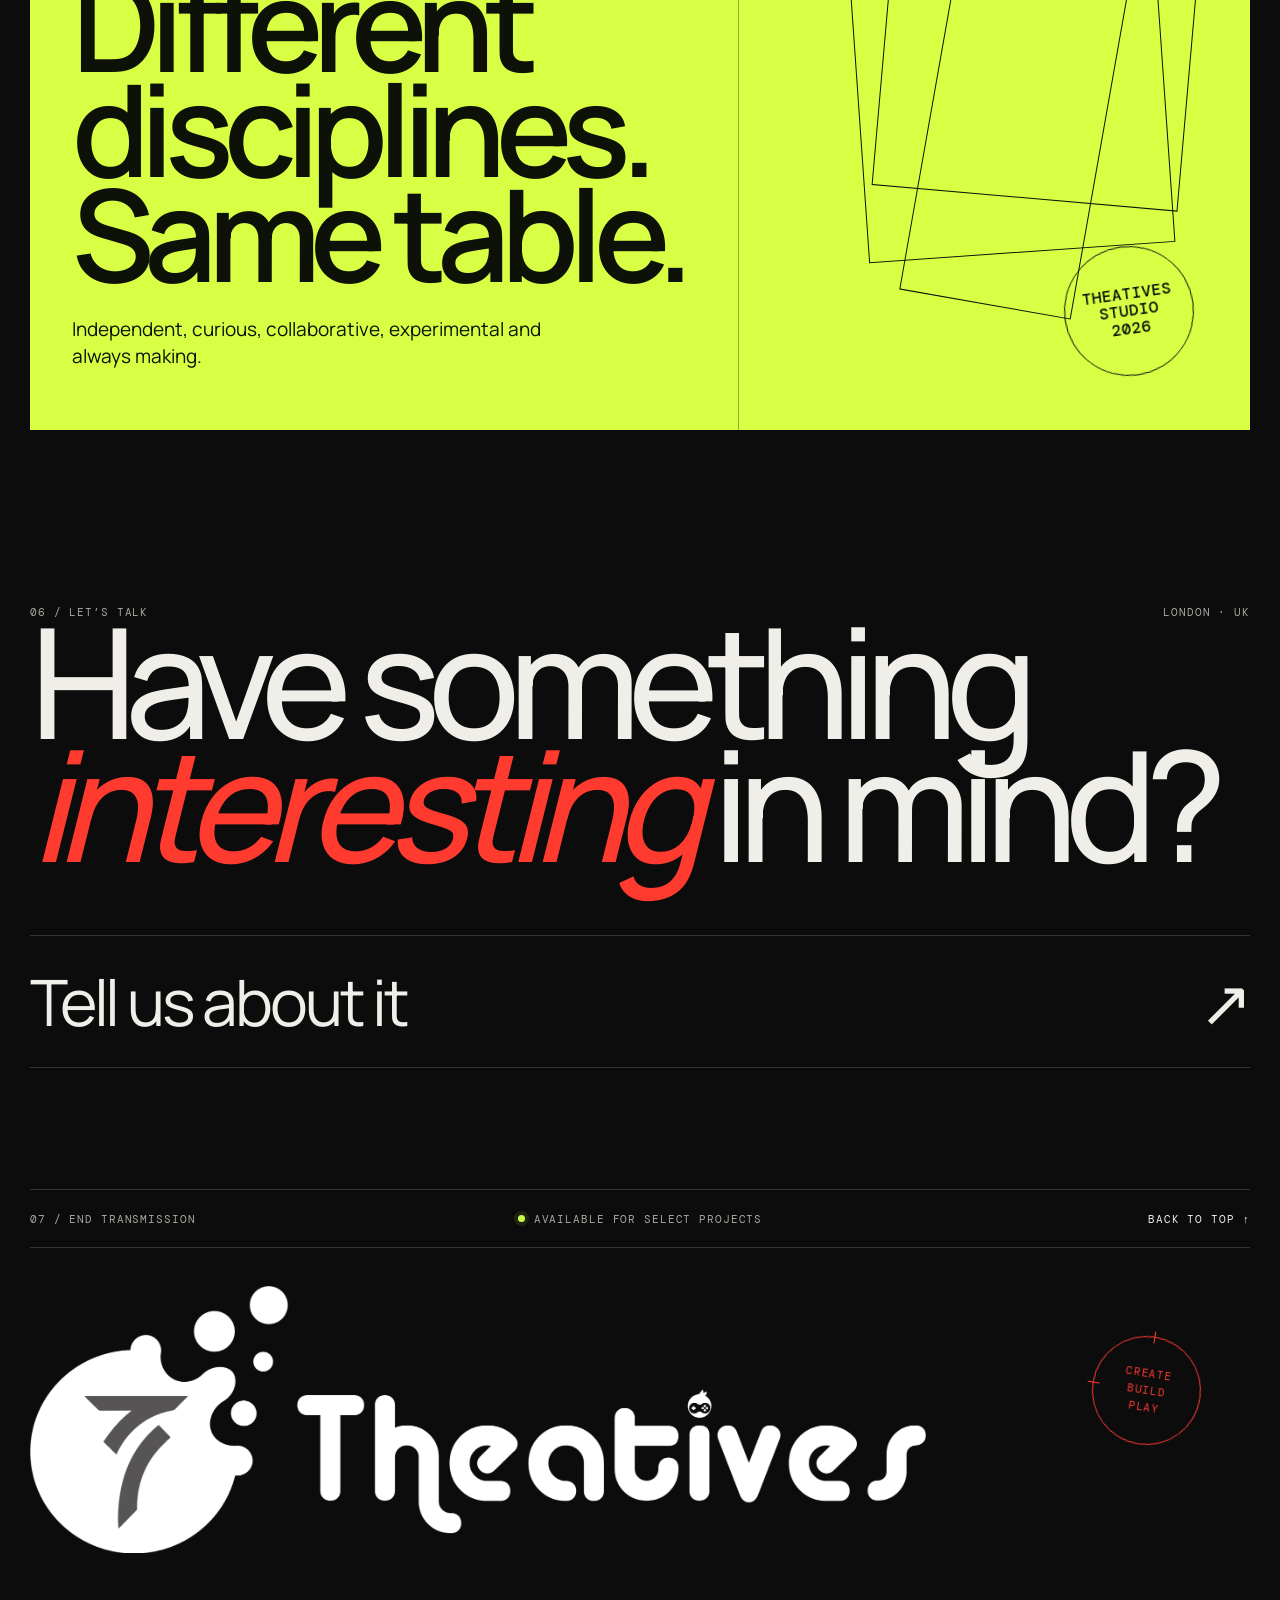
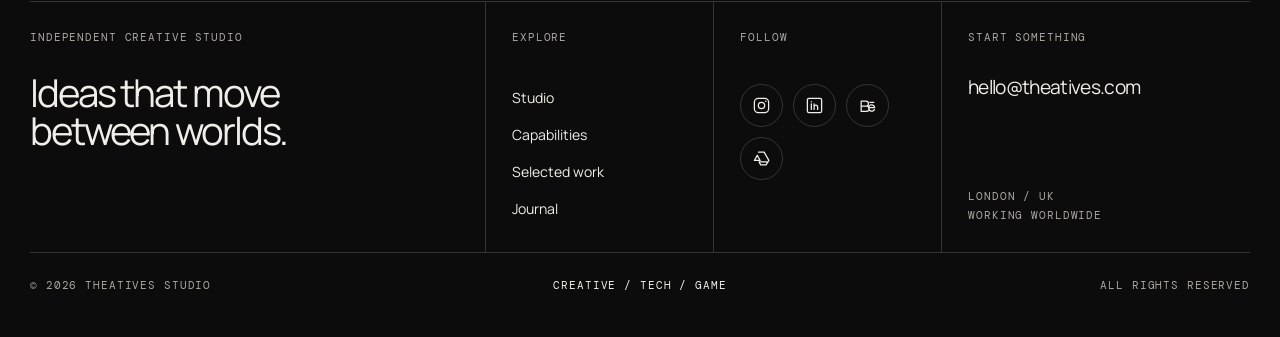
==== commit 7d8ca252: "Added footer and updated image 3" ====
--- a/index.html
+++ b/index.html
@@ -9,7 +9,7 @@
   <meta name="robots" content="index, follow, max-image-preview:large" />
   <meta name="author" content="Theatives Studio" />
   <link rel="canonical" href="https://theatives.com/" />
-  <link rel="image_src" href="https://theatives.com/theatives-social-preview.jpg" />
+  <link rel="image_src" href="https://theatives.com/theatives-social-preview-v2.jpg" />
 
   <link rel="icon" type="image/png" href="favicon-96x96.png" sizes="96x96" />
   <link rel="icon" type="image/svg+xml" href="favicon.svg" />
@@ -22,9 +22,9 @@
   <meta property="og:title" content="Theatives — Creative, Tech & Game Studio" />
   <meta property="og:description" content="We create bold brands, digital experiences and interactive worlds through design, technology and storytelling." />
   <meta property="og:url" content="https://theatives.com/" />
-  <meta property="og:image" content="https://theatives.com/theatives-social-preview.jpg" />
-  <meta property="og:image:url" content="https://theatives.com/theatives-social-preview.jpg" />
-  <meta property="og:image:secure_url" content="https://theatives.com/theatives-social-preview.jpg" />
+  <meta property="og:image" content="https://theatives.com/theatives-social-preview-v2.jpg" />
+  <meta property="og:image:url" content="https://theatives.com/theatives-social-preview-v2.jpg" />
+  <meta property="og:image:secure_url" content="https://theatives.com/theatives-social-preview-v2.jpg" />
   <meta property="og:image:type" content="image/jpeg" />
   <meta property="og:image:width" content="1200" />
   <meta property="og:image:height" content="630" />
@@ -34,7 +34,7 @@
   <meta name="twitter:card" content="summary_large_image" />
   <meta name="twitter:title" content="Theatives — Creative, Tech & Game Studio" />
   <meta name="twitter:description" content="We create bold brands, digital experiences and interactive worlds through design, technology and storytelling." />
-  <meta name="twitter:image" content="https://theatives.com/theatives-social-preview.jpg" />
+  <meta name="twitter:image" content="https://theatives.com/theatives-social-preview-v2.jpg" />
   <meta name="twitter:image:alt" content="Theatives — Creative, Tech & Game Studio" />
 
   <script type="application/ld+json">
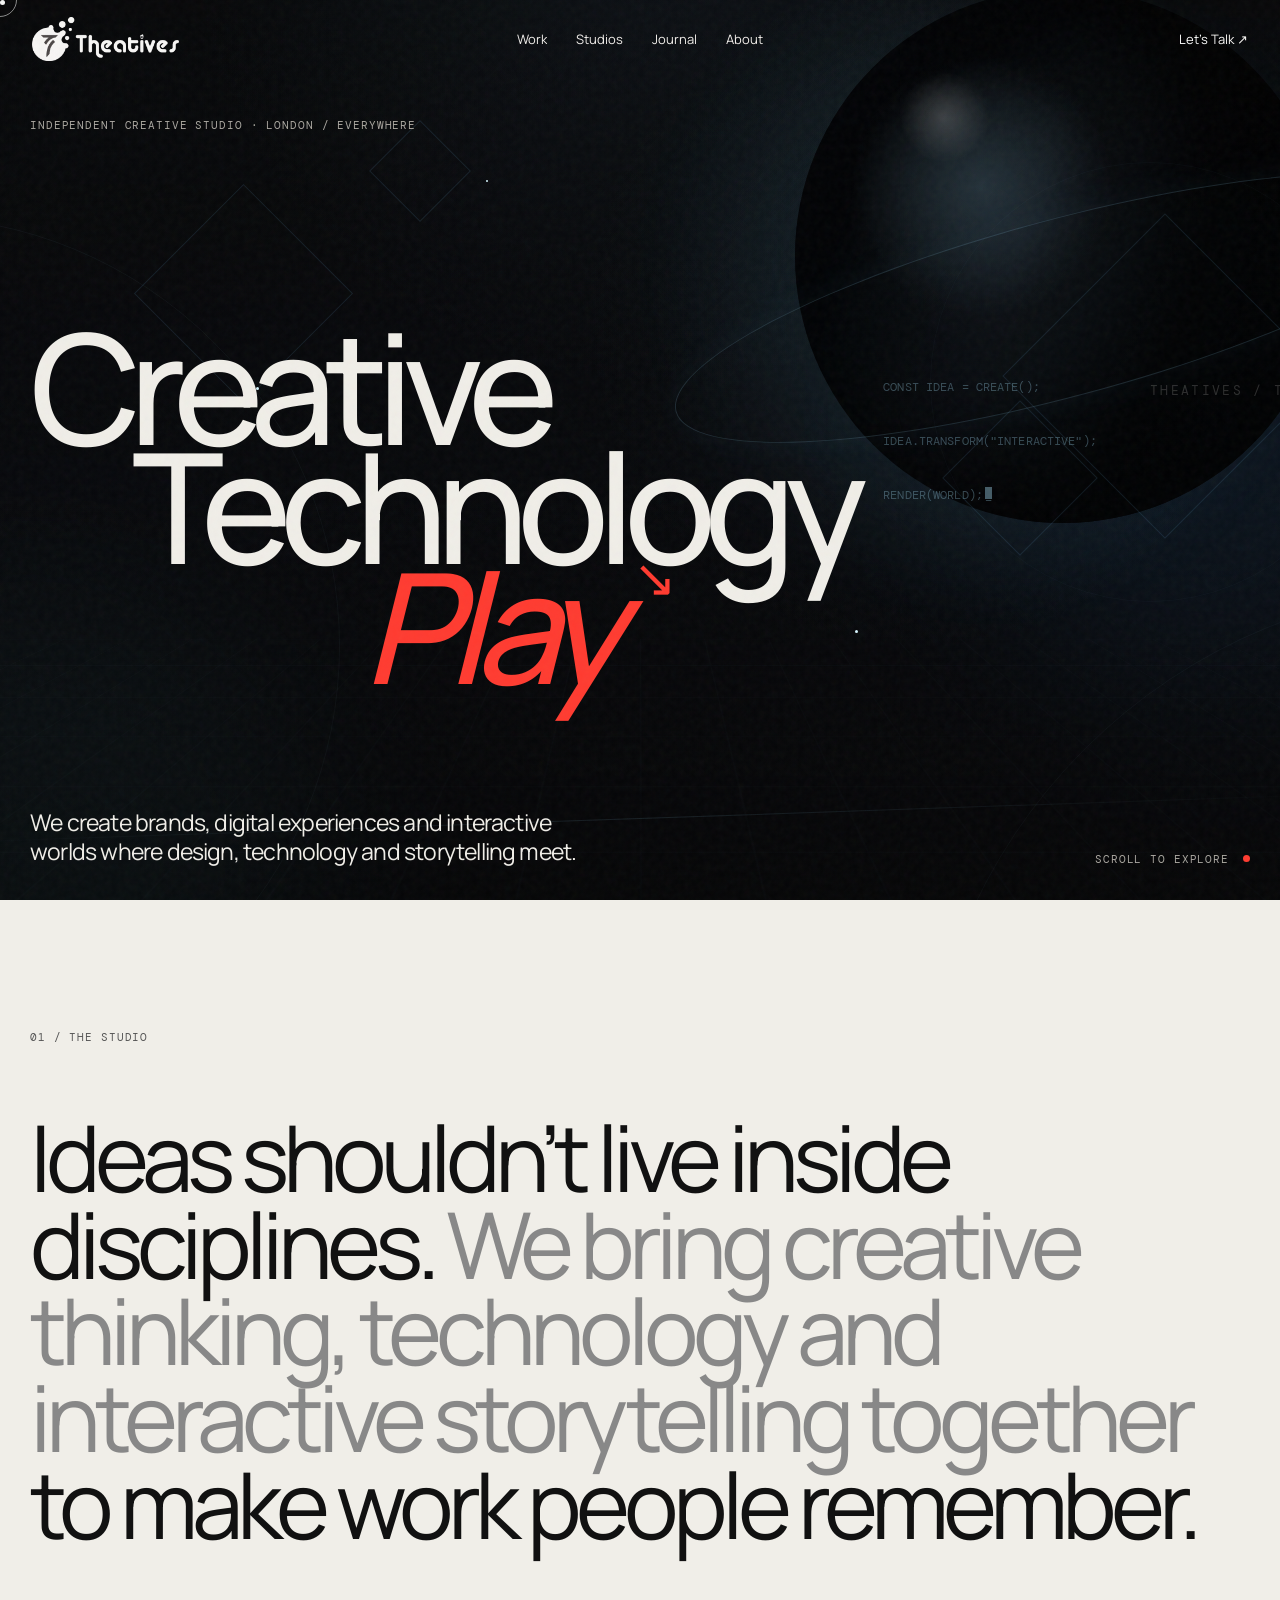
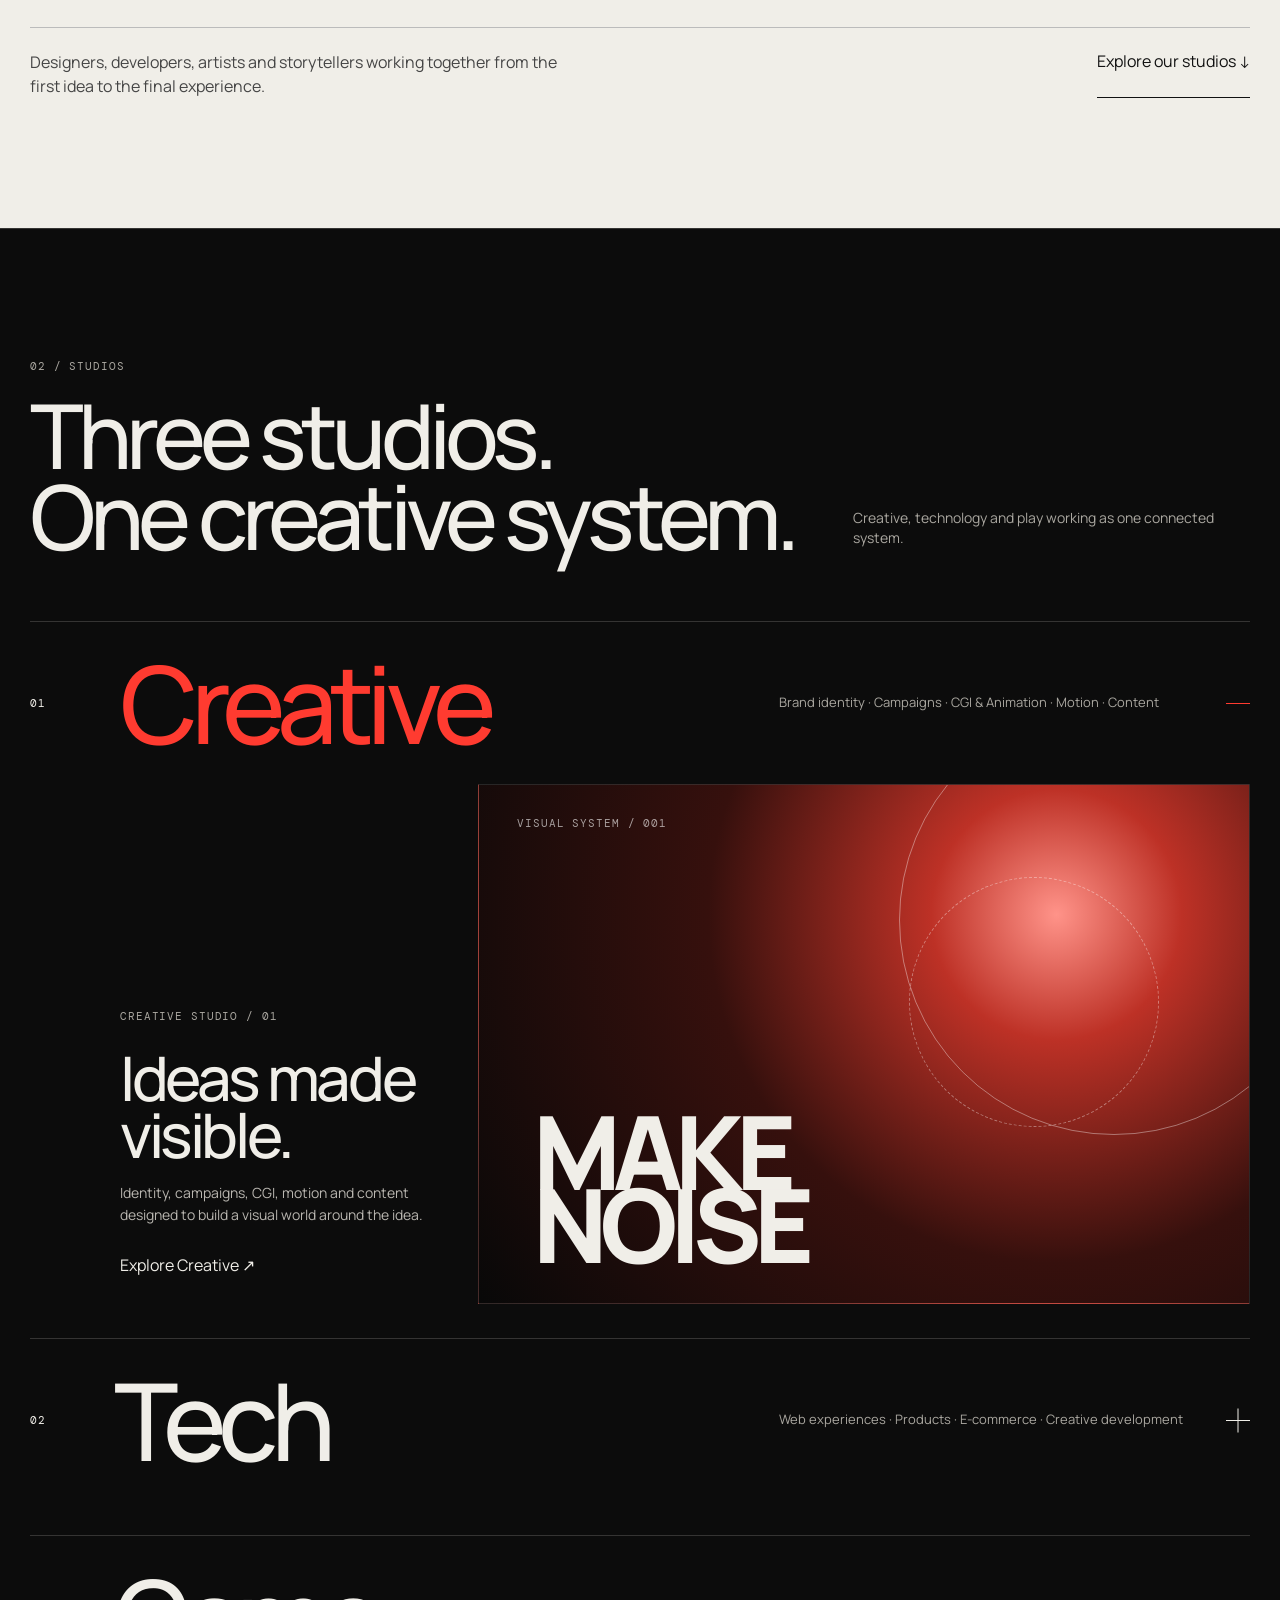
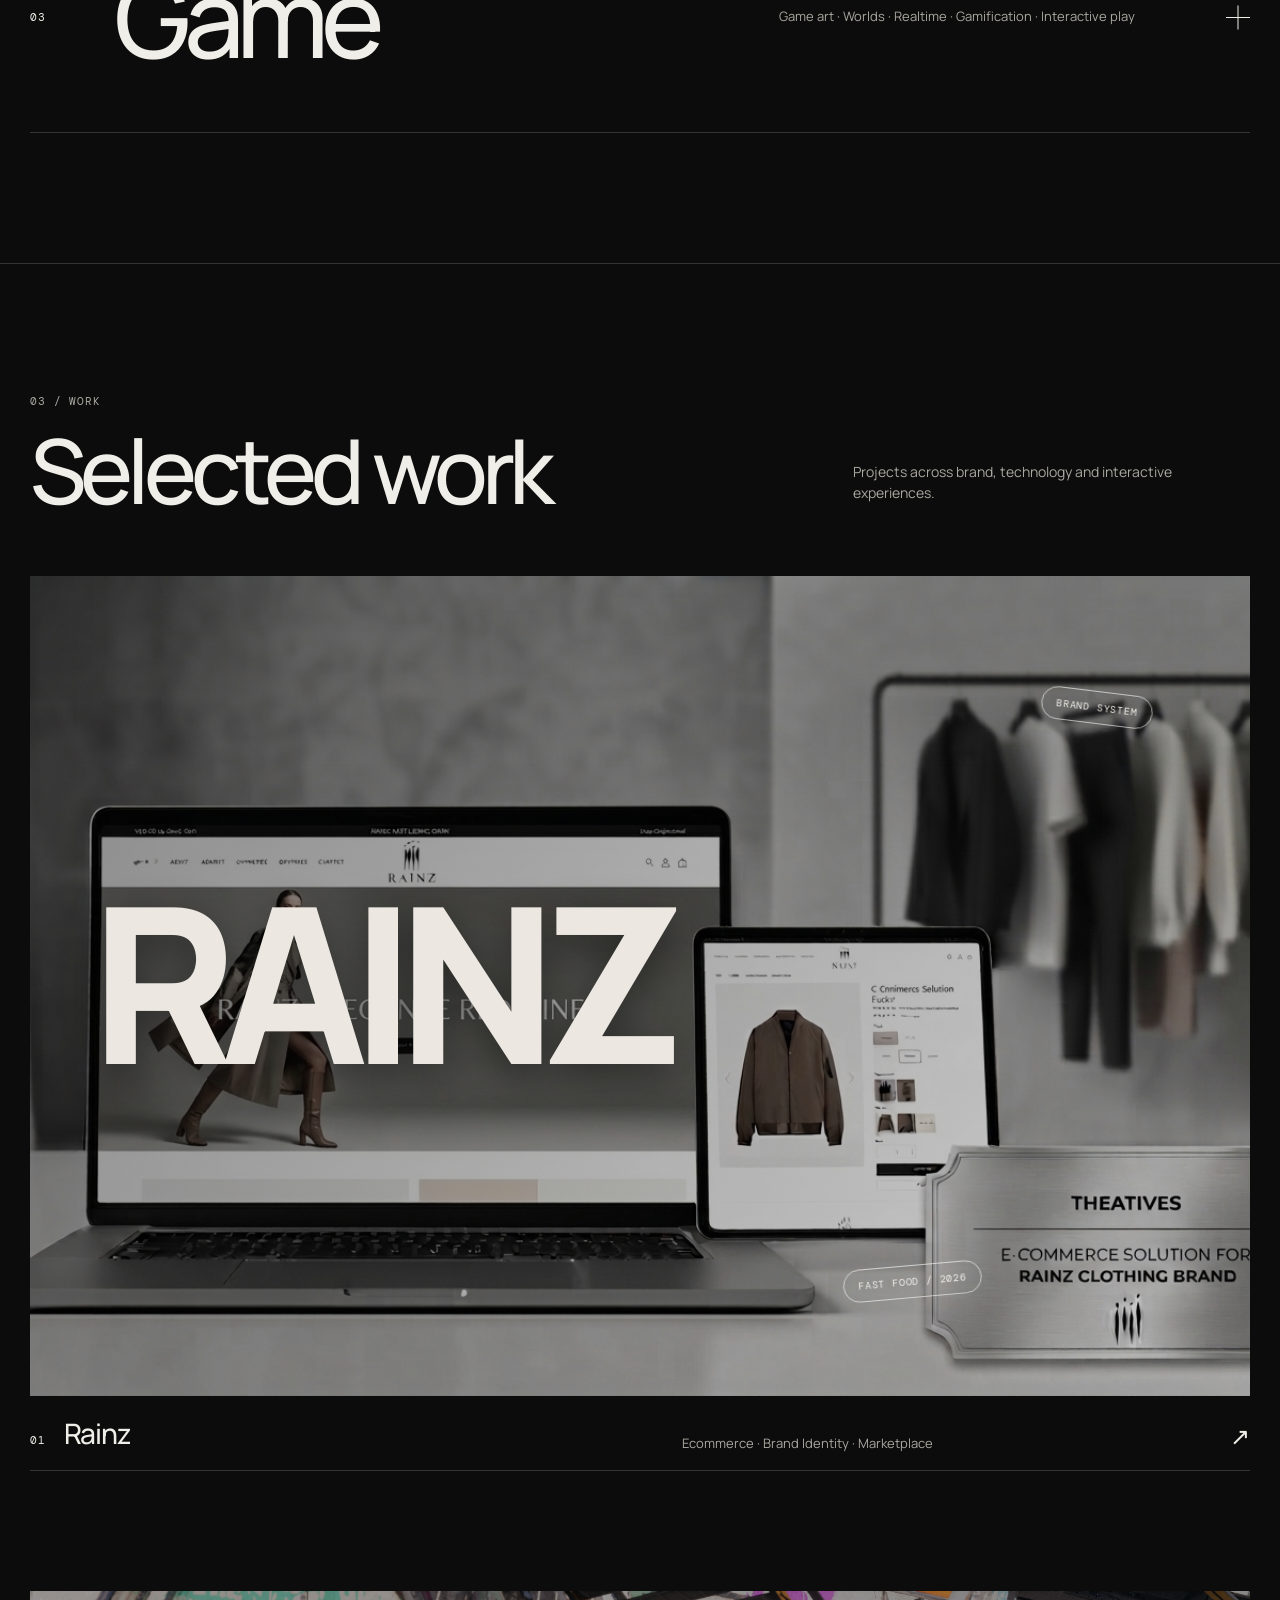
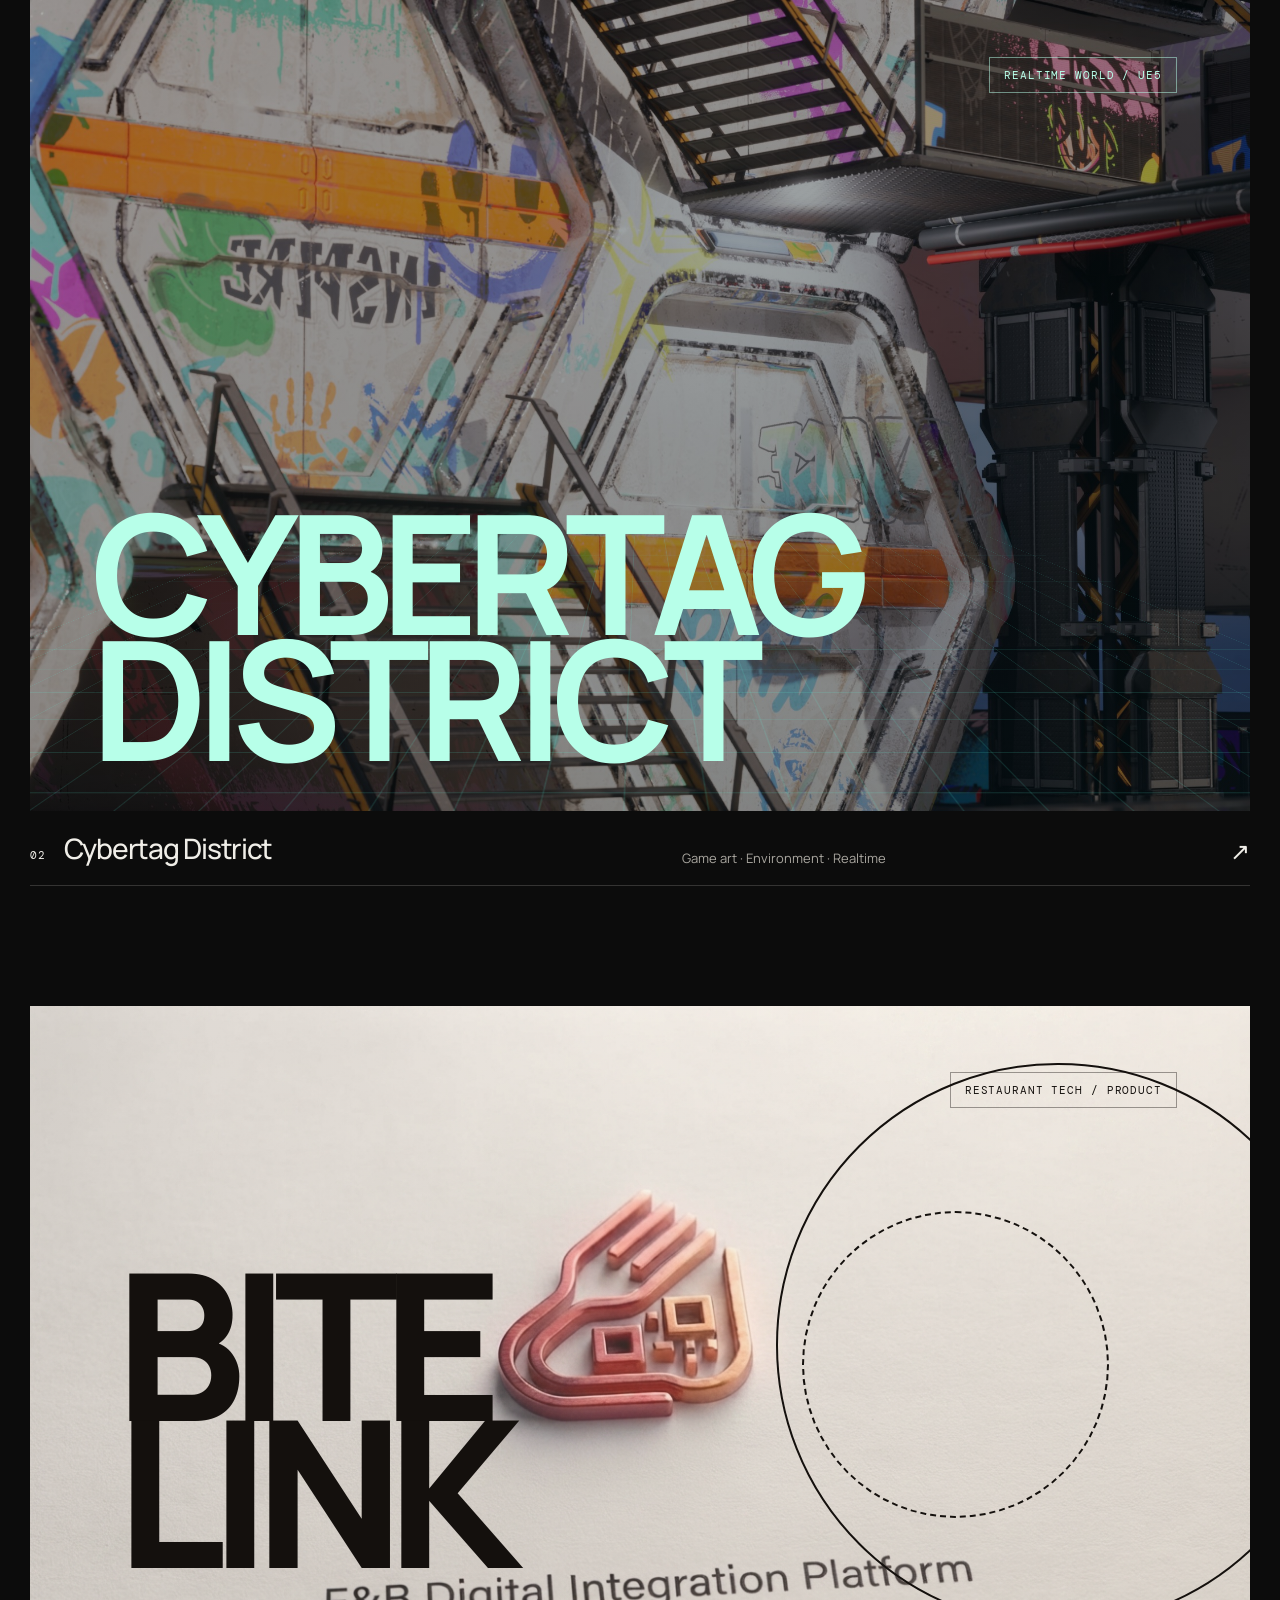
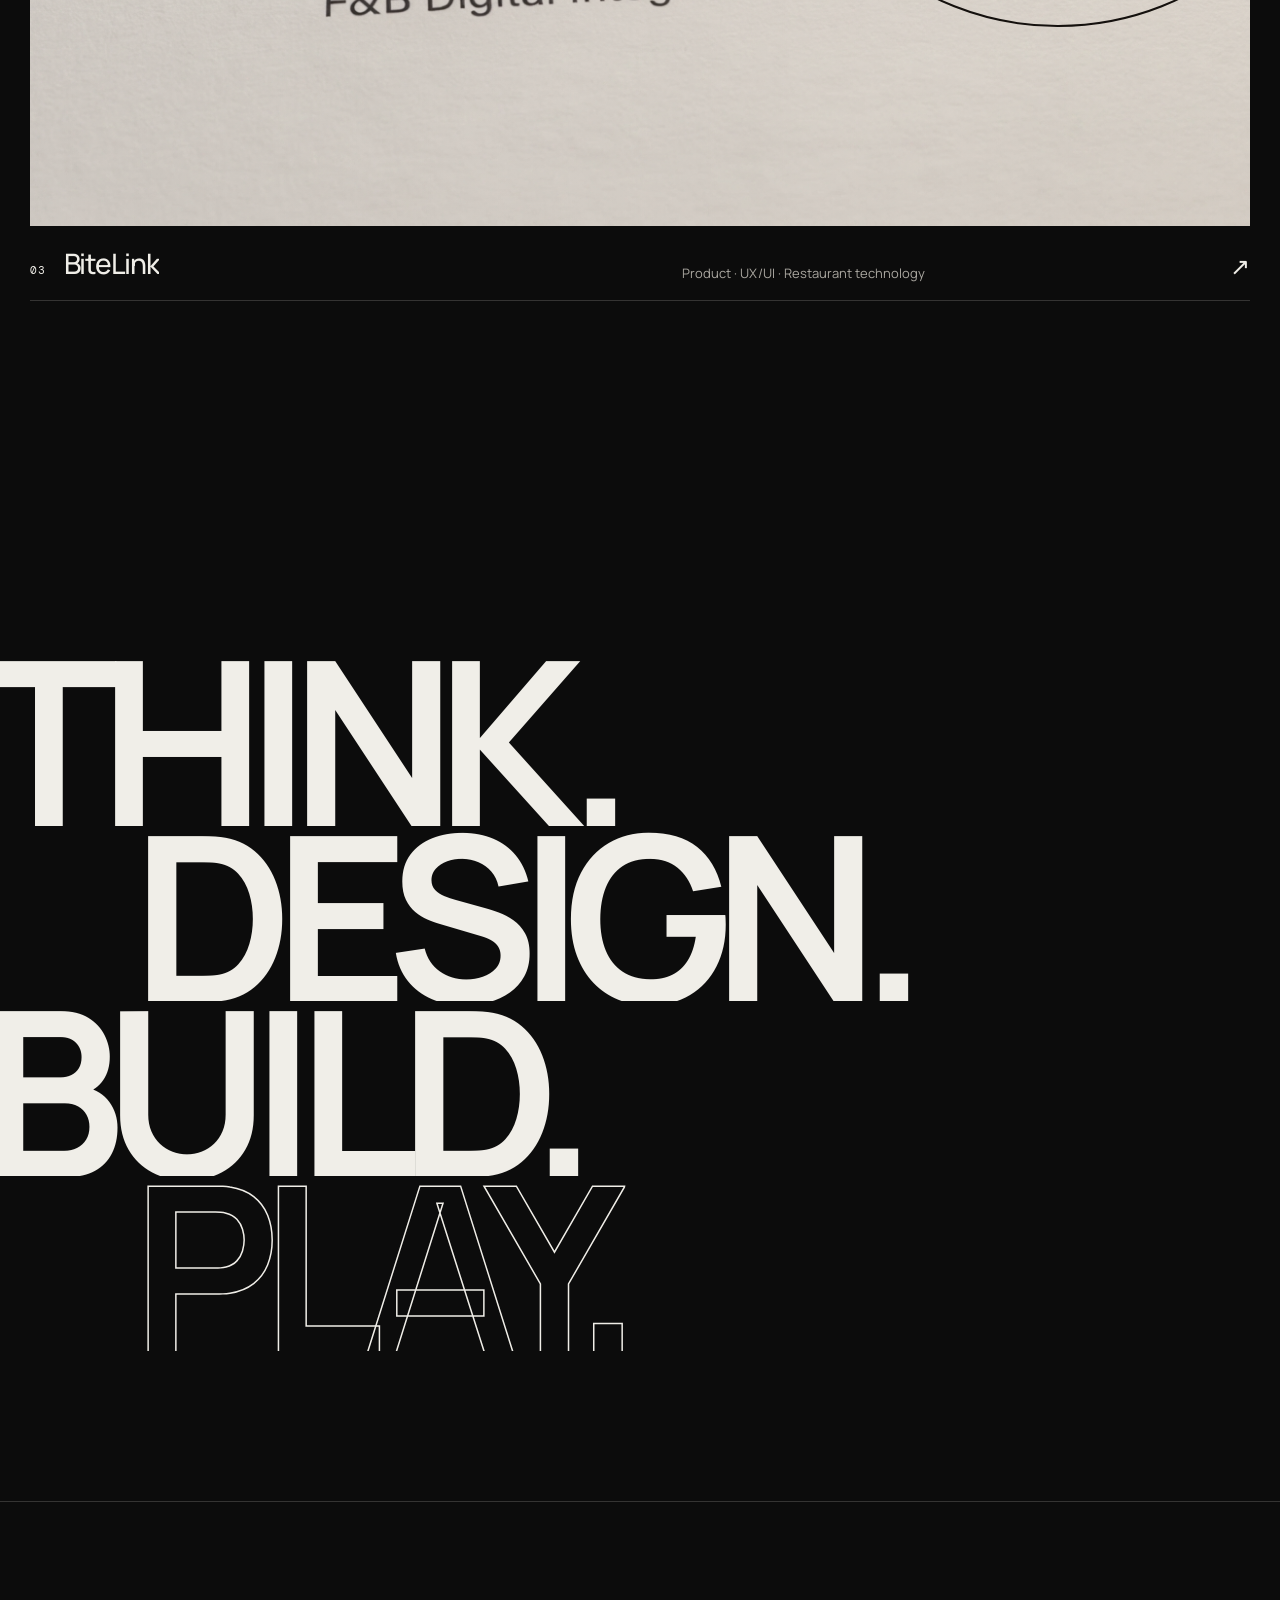
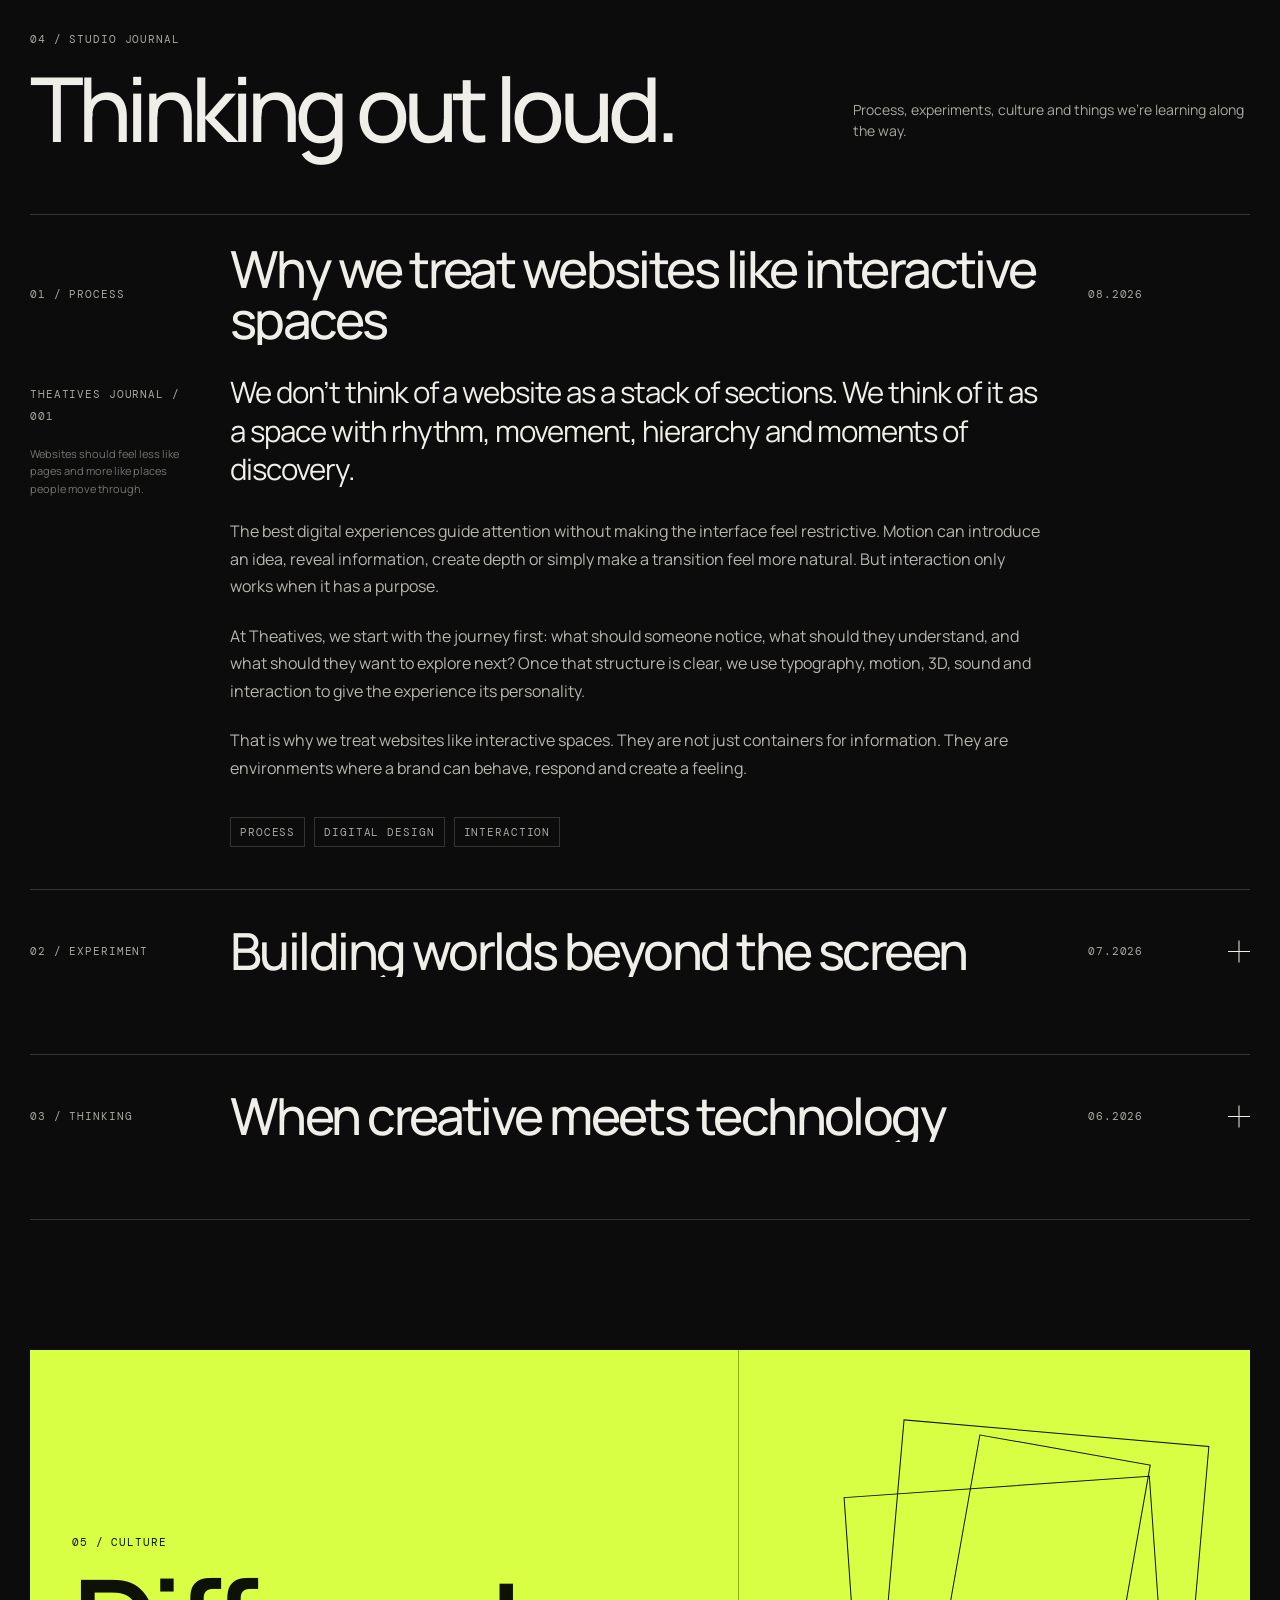
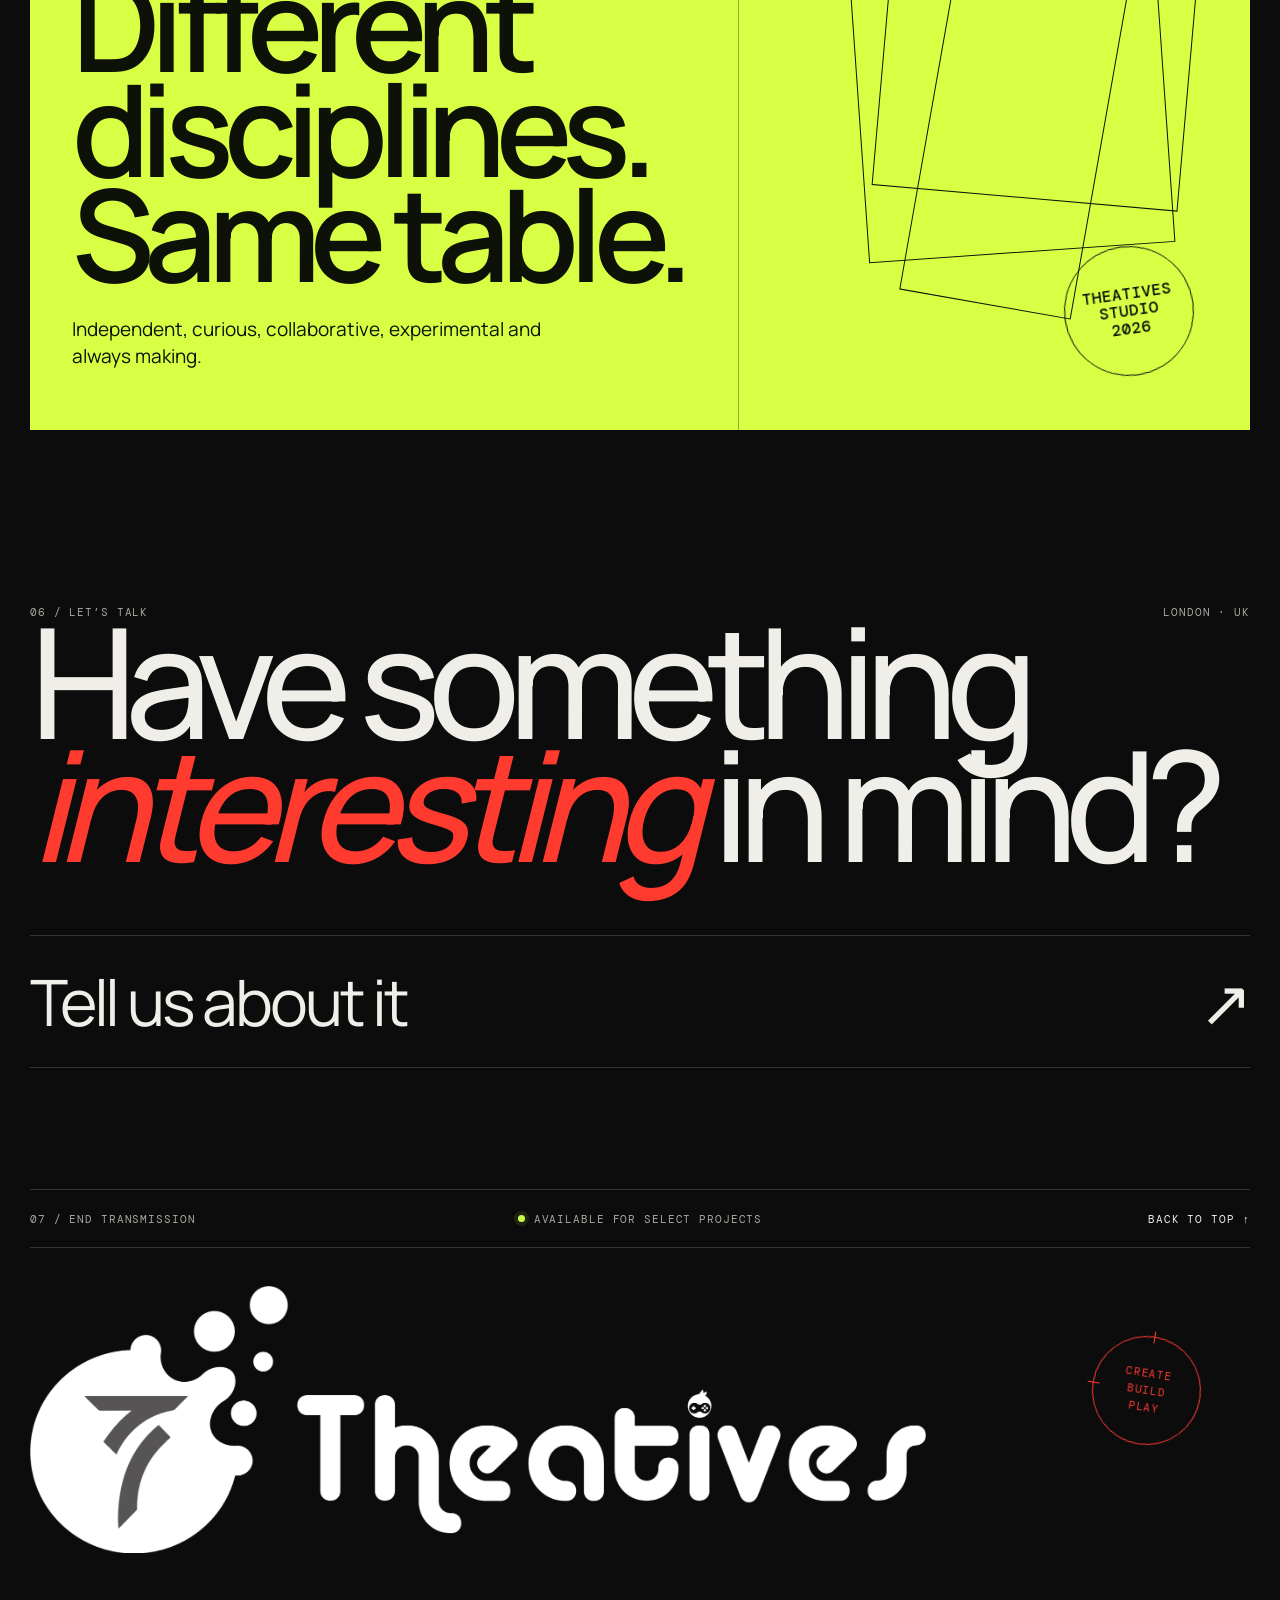
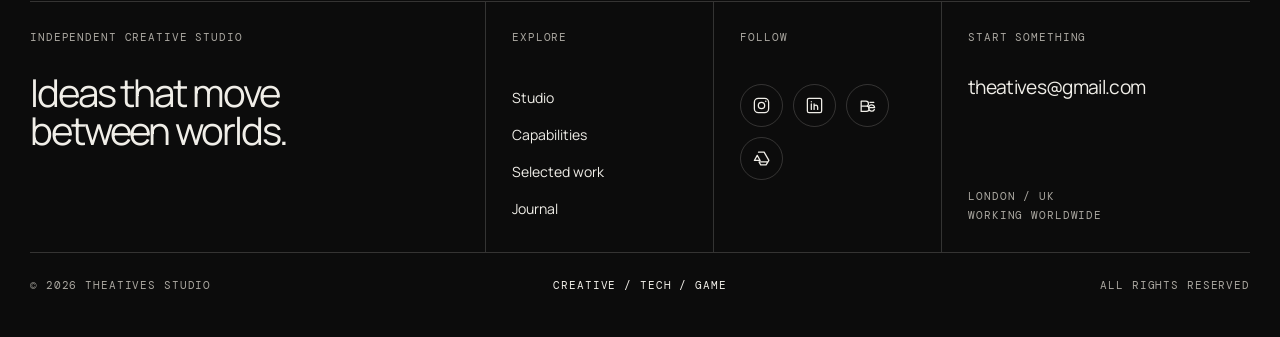
==== commit 9d597b51: "Added footer and updated image 4" ====
--- a/index.html
+++ b/index.html
@@ -542,7 +542,7 @@
 
           <div class="footer-contact">
             <span class="mono">START SOMETHING</span>
-            <a href="mailto:hello@theatives.com">hello@theatives.com <span>&nearr;</span></a>
+            <a href="mailto:theatives@gmail.com"> theatives@gmail.com <span>&nearr;</span></a>
             <p class="mono">LONDON / UK<br>WORKING WORLDWIDE</p>
           </div>
         </div>
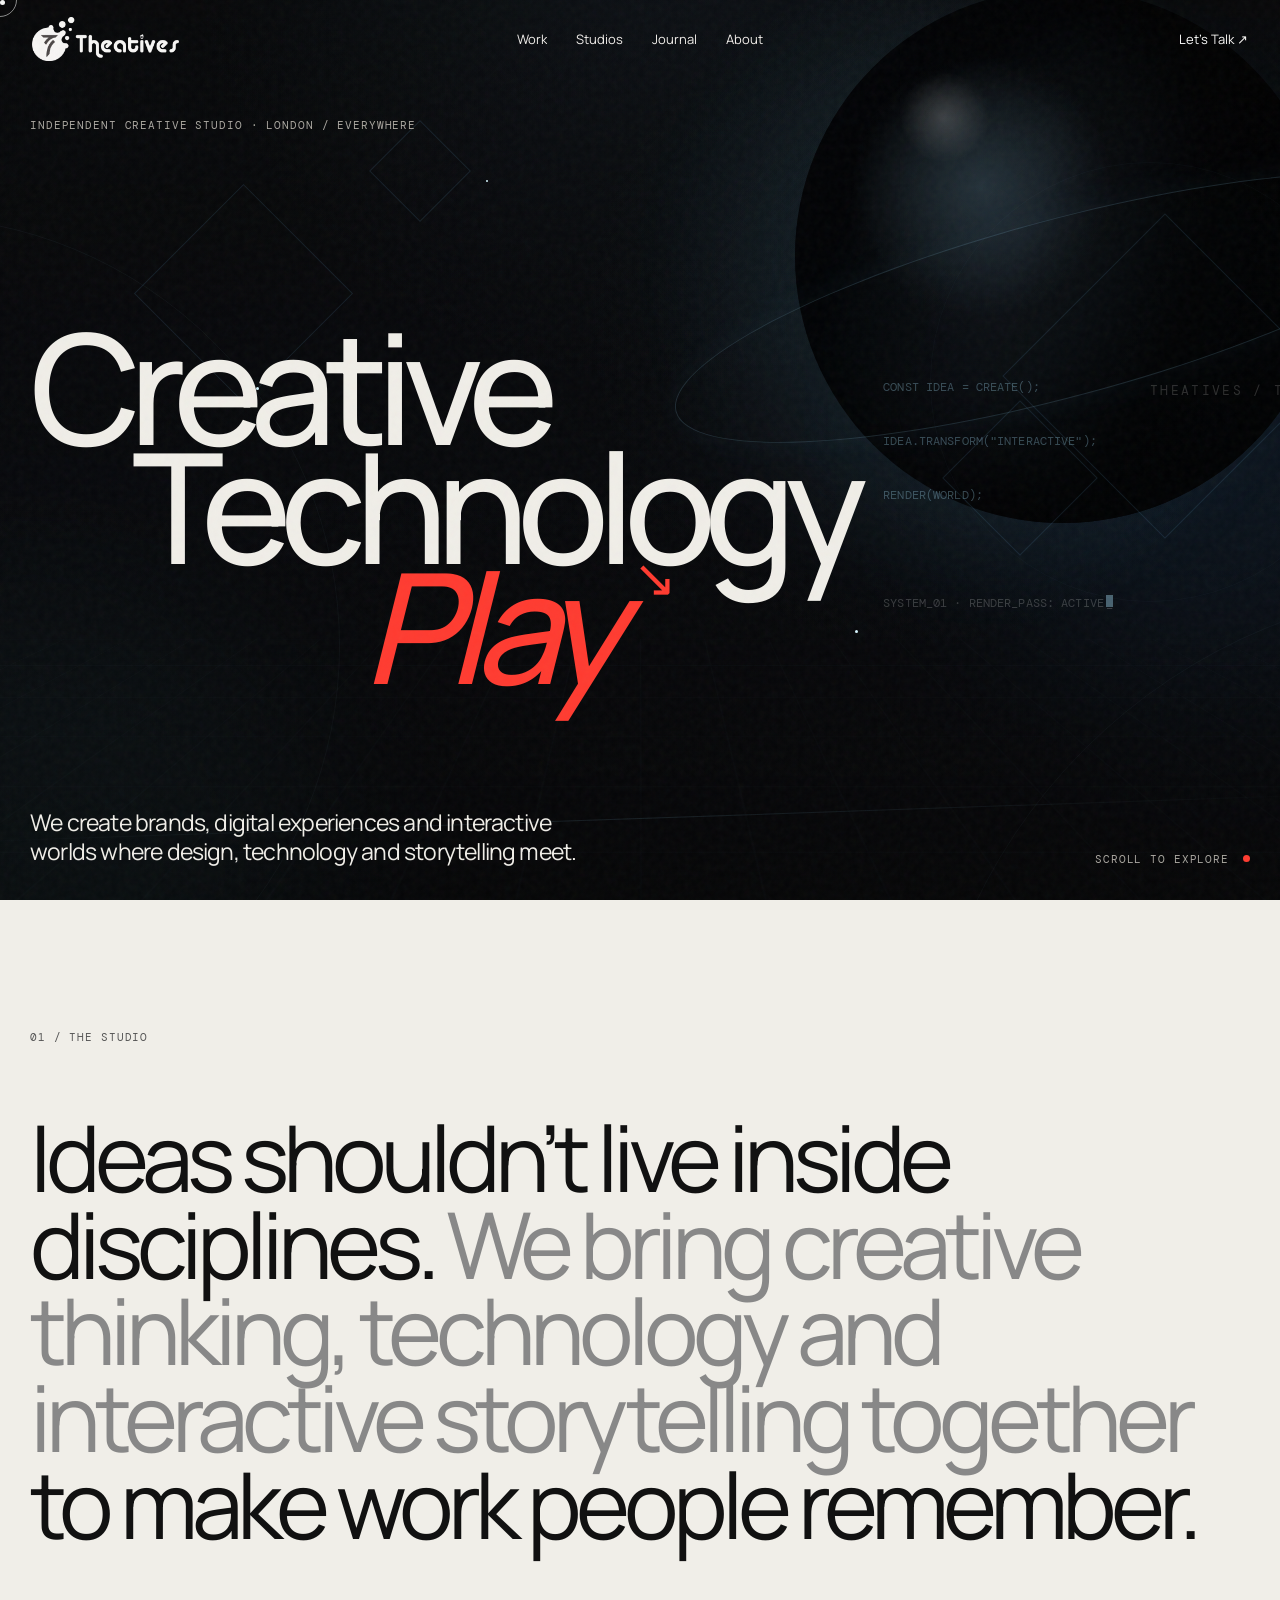
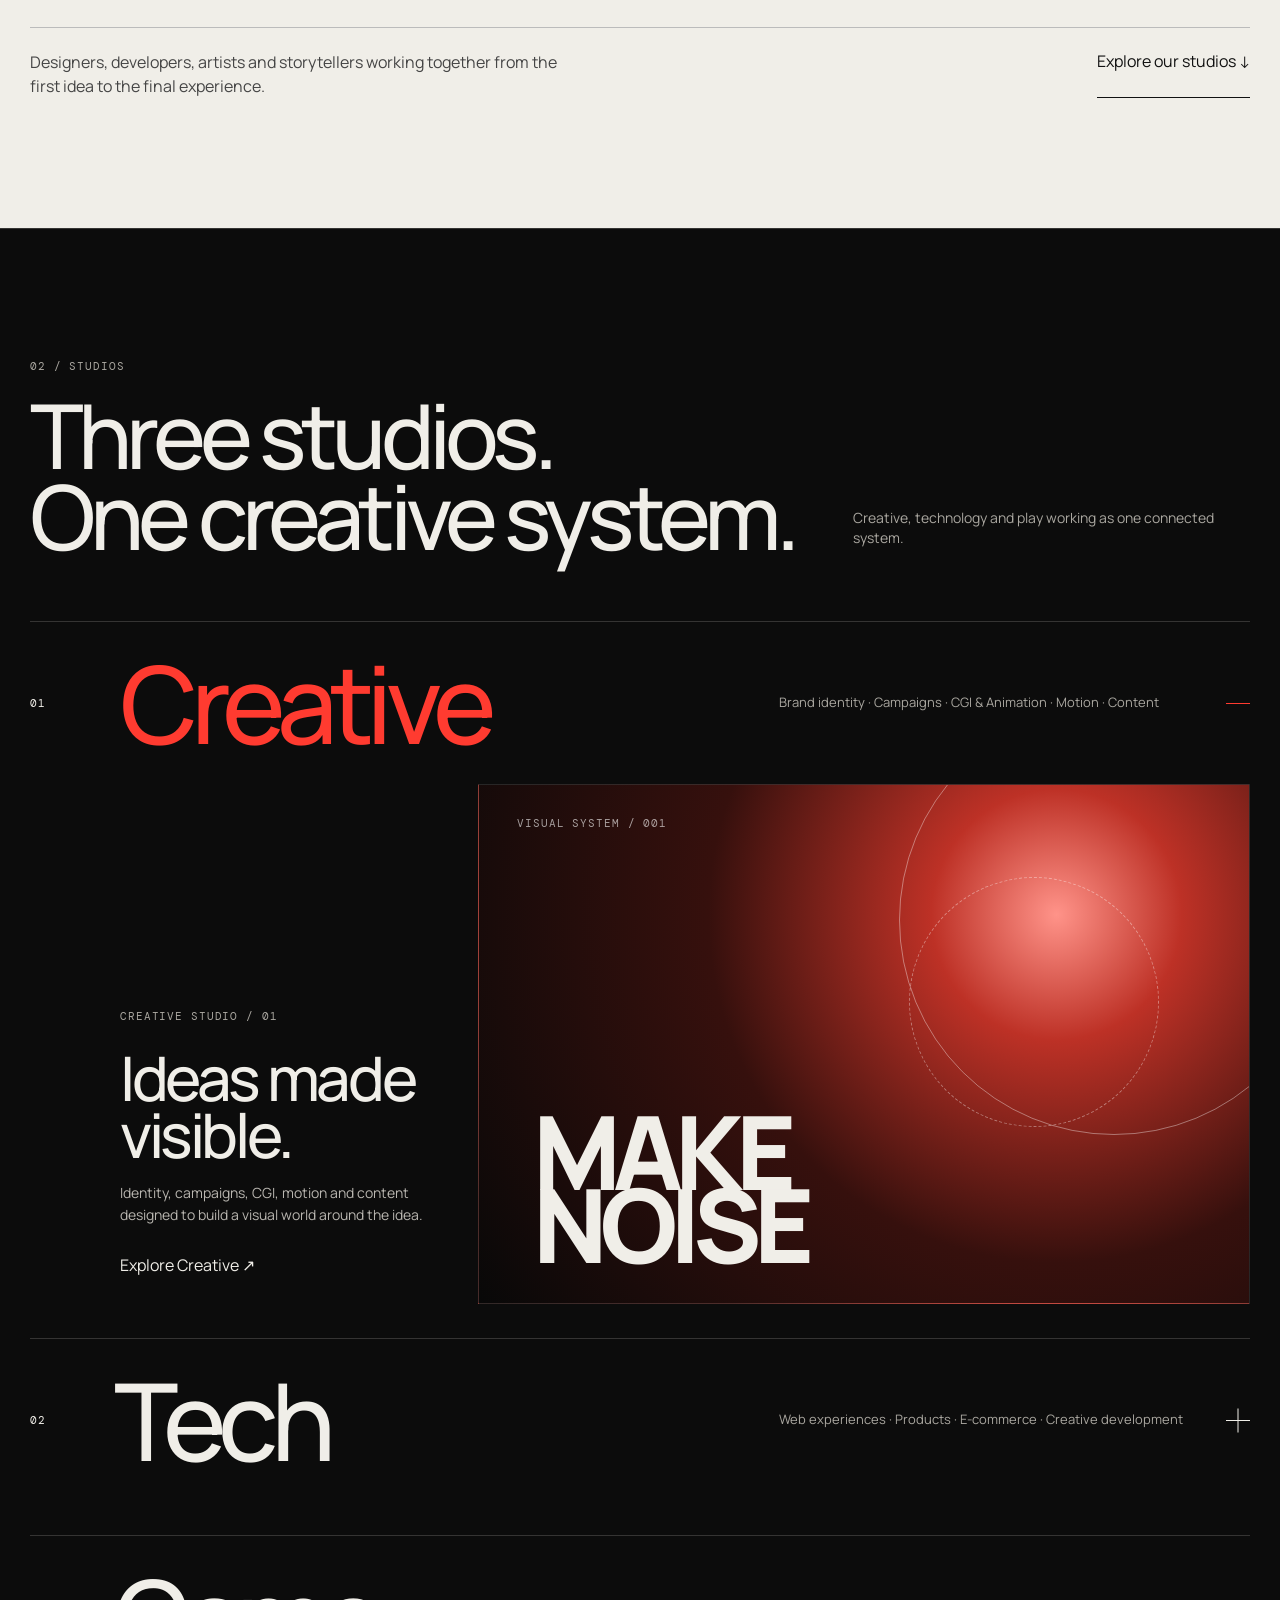
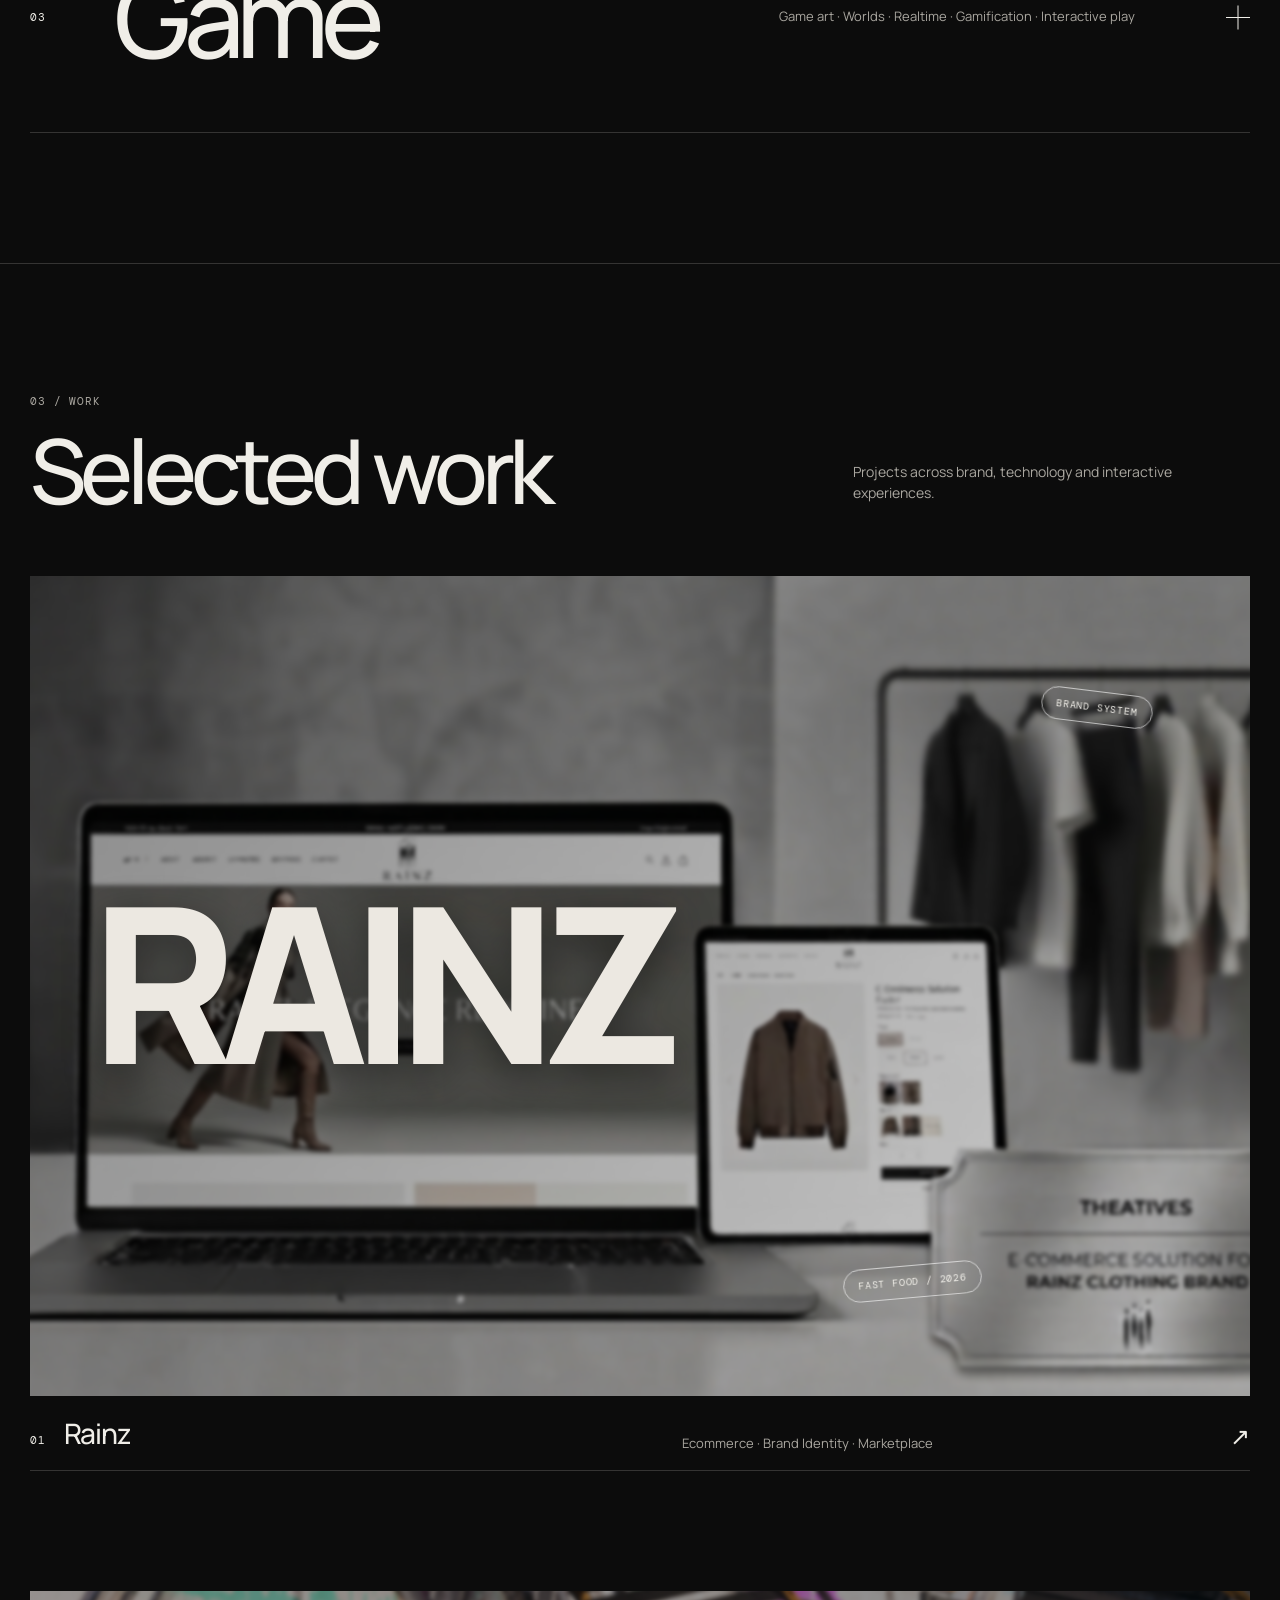
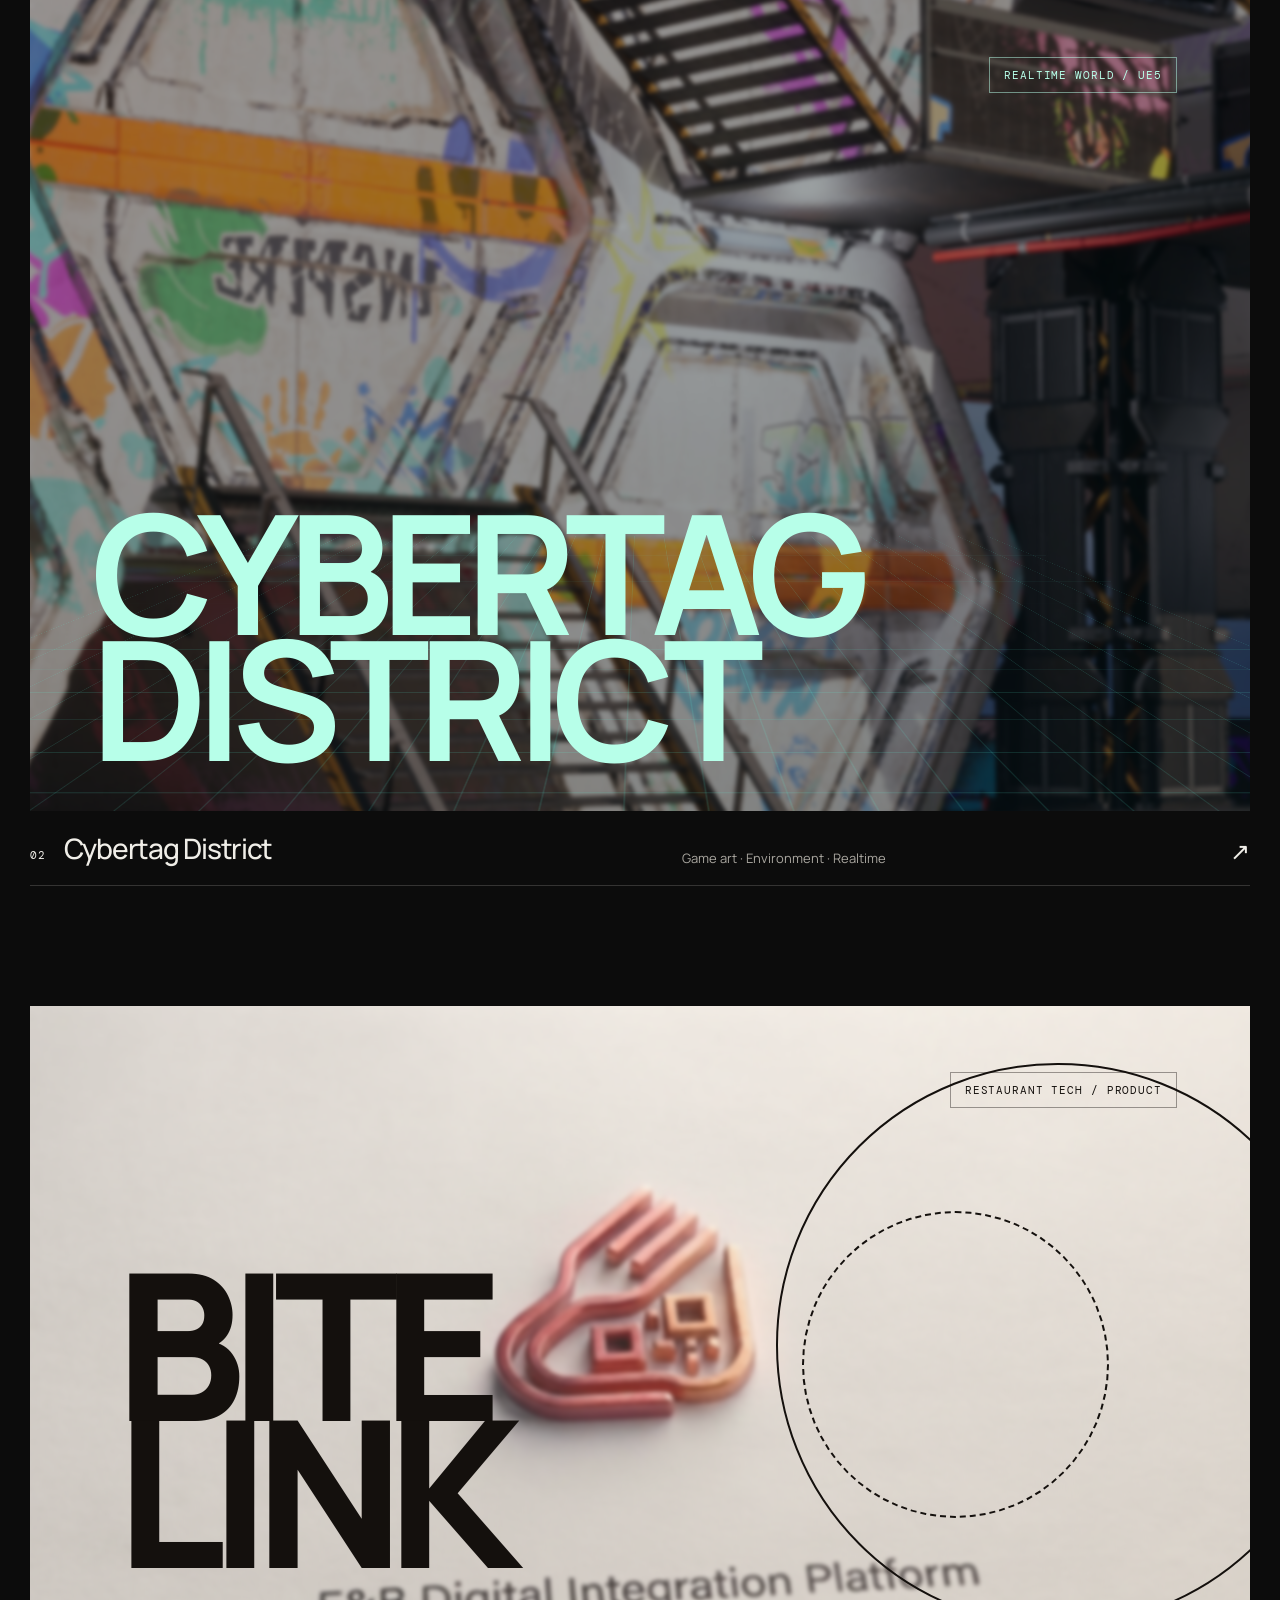
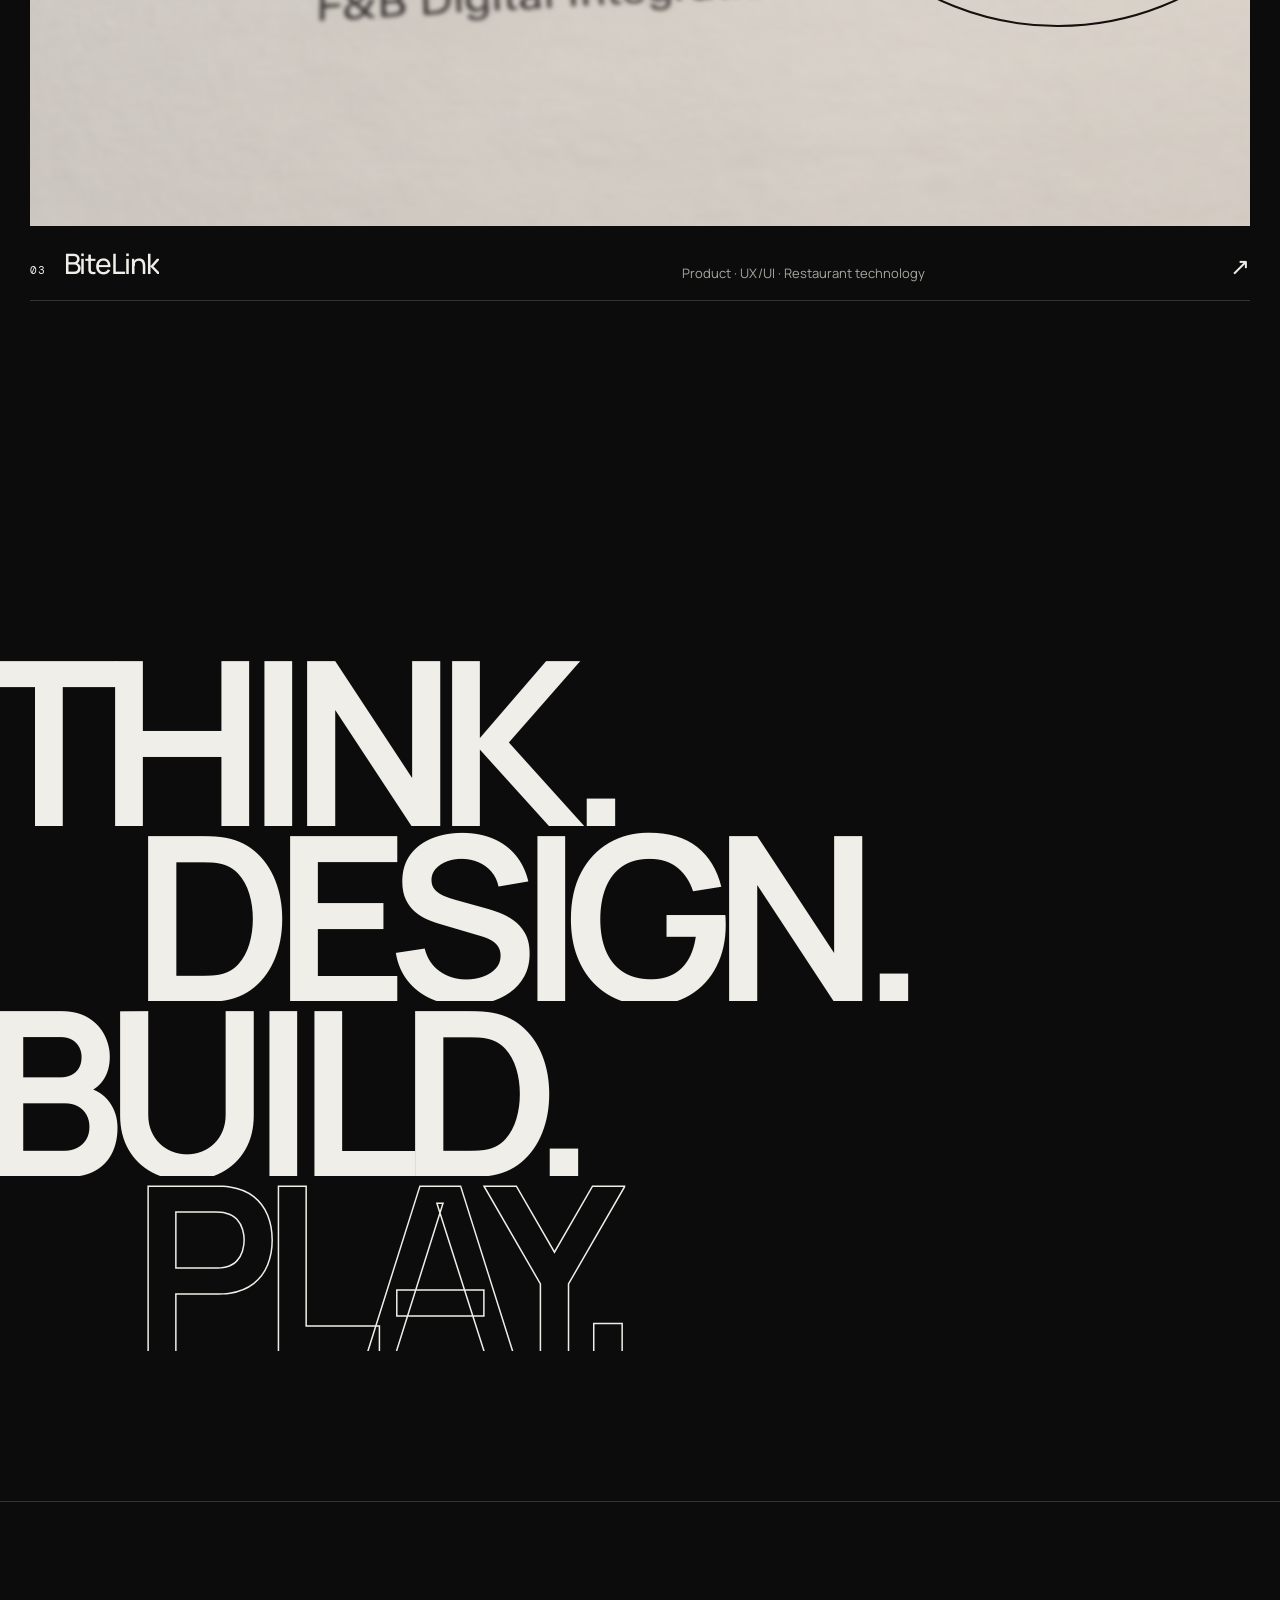
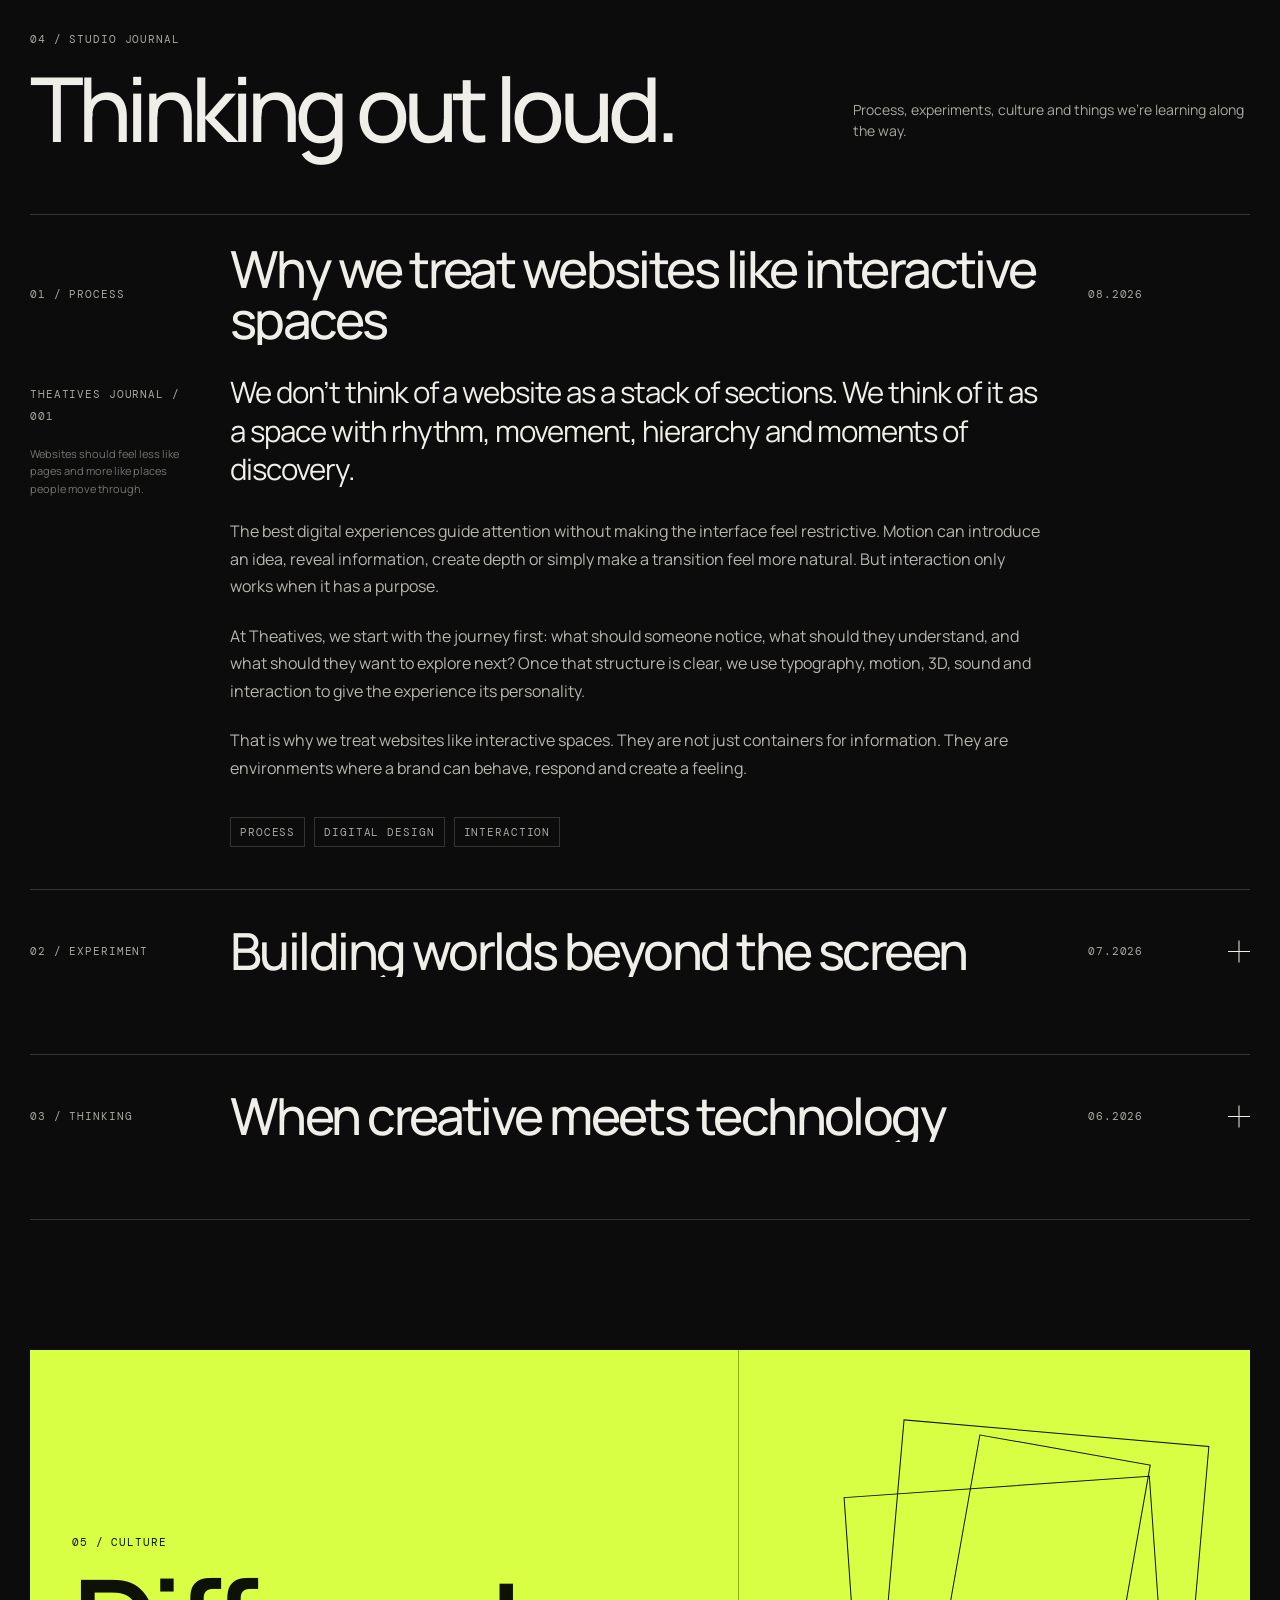
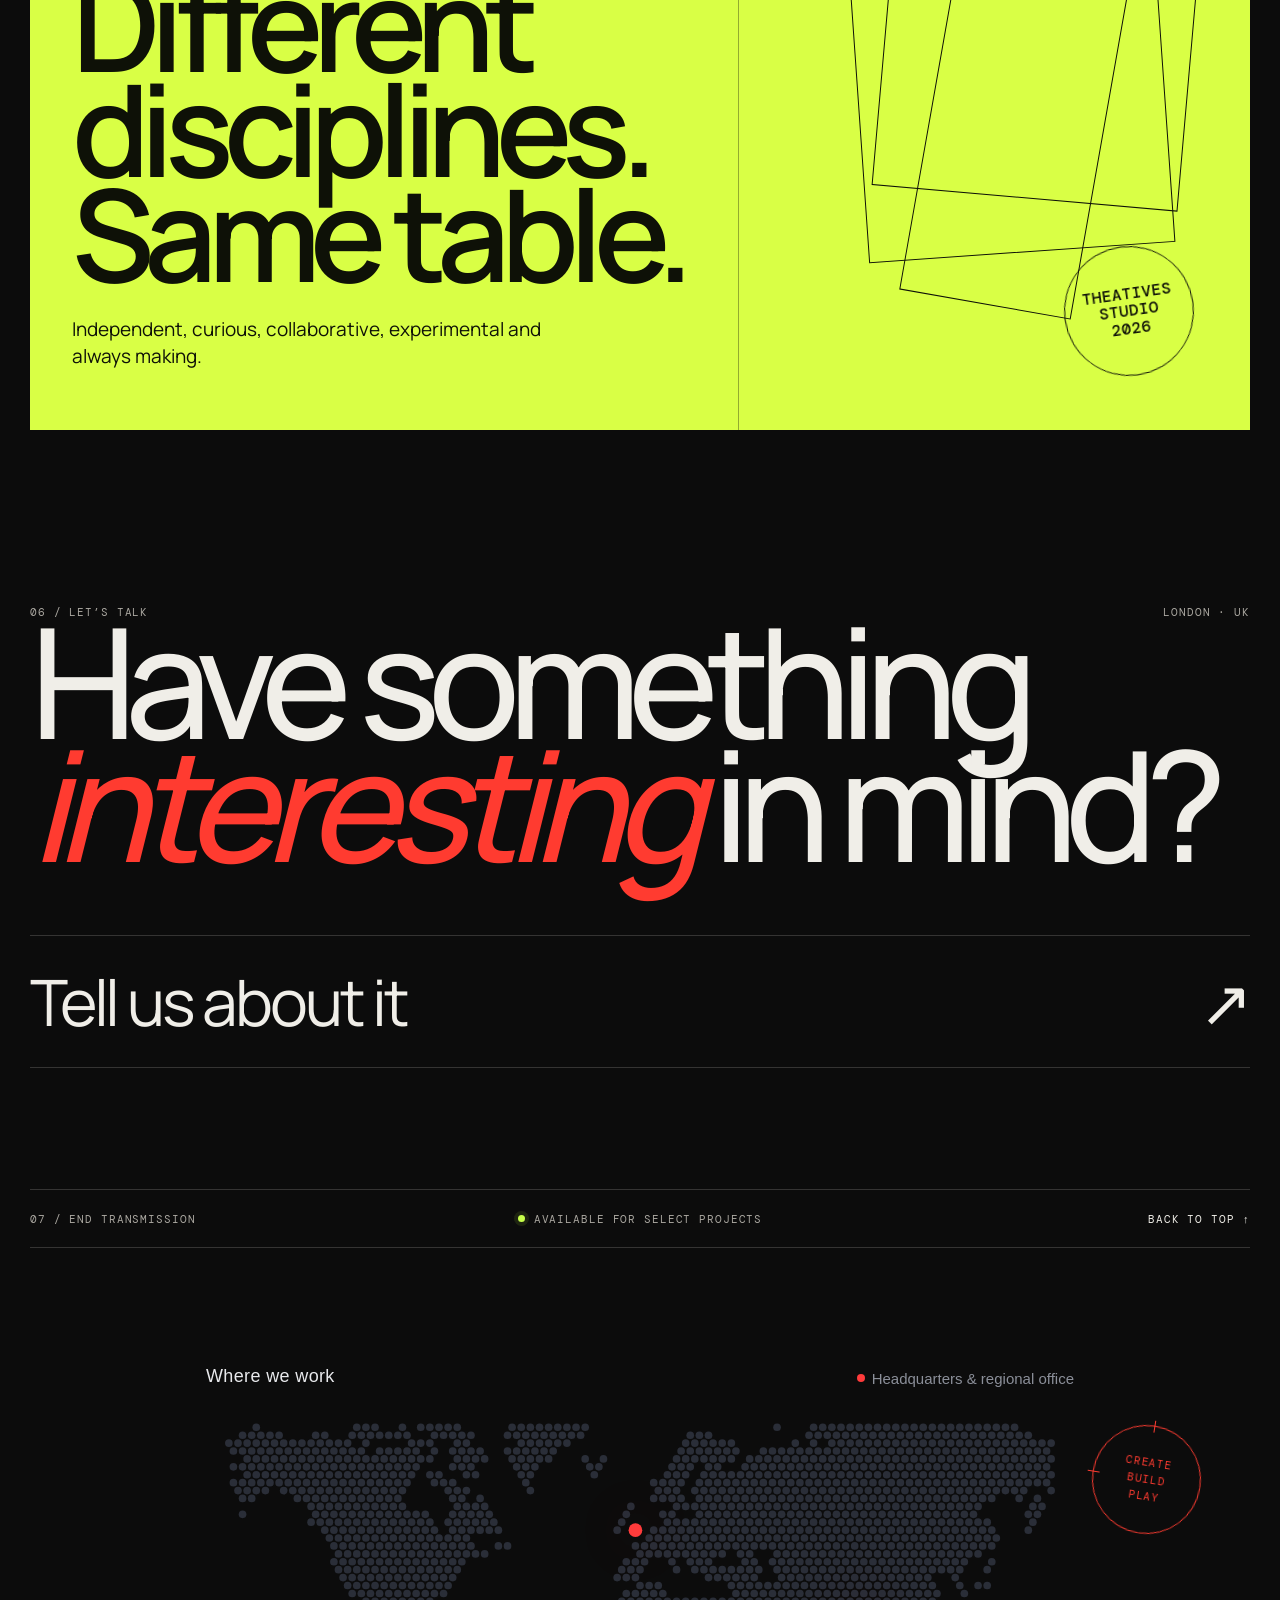
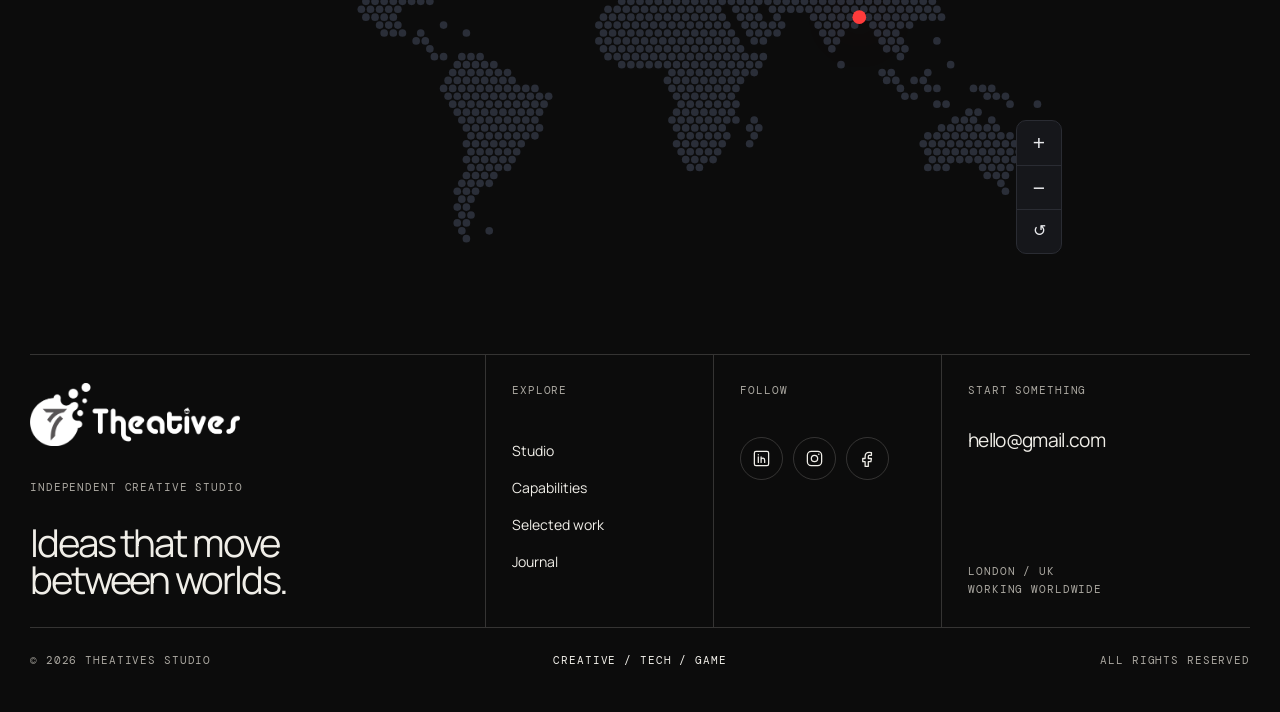
==== commit 9e61dc20: "updated with revison" ====
--- a/index.html
+++ b/index.html
@@ -67,7 +67,7 @@
   </div>
 
   <header class="site-header" id="top">
-    <a href="#hero" class="brand" aria-label="Theatives home"><img src="[data-uri]" alt="Theatives" /></a>
+    <a href="" class="brand" aria-label="Theatives home"><img src="[data-uri]" alt="Theatives" /></a>
     <nav class="desktop-nav" aria-label="Primary">
       <a href="#work" class="text-roll"><span class="scramble-text" data-text="Work">Work</span></a>
       <a href="#studios" class="text-roll"><span class="scramble-text" data-text="Studios">Studios</span></a>
@@ -504,12 +504,19 @@
         </div>
 
         <div class="footer-wordmark" aria-label="Theatives">
-          <img src="theatives-logo.png" alt="Theatives" />
+          <iframe
+            class="footer-map-frame"
+            src="footer-map.html"
+            title="Theatives office locations"
+            loading="lazy"
+            scrolling="no"
+          ></iframe>
           <div class="footer-seal mono" aria-hidden="true"><span>CREATE<br>BUILD<br>PLAY</span></div>
         </div>
 
         <div class="footer-directory">
           <div class="footer-pitch">
+            <img class="footer-pitch-logo" src="theatives-logo.png" alt="Theatives" />
             <span class="mono">INDEPENDENT CREATIVE STUDIO</span>
             <p>Ideas that move<br>between worlds.</p>
           </div>
@@ -525,24 +532,21 @@
           <div class="footer-nav">
             <span class="mono">FOLLOW</span>
             <div class="footer-socials">
-              <a href="#" aria-label="Instagram">
+              <a href="https://www.linkedin.com/company/theatives/" target="_blank" rel="noopener noreferrer" aria-label="Follow on LinkedIn" data-tooltip="Follow on LinkedIn">
+                <svg viewBox="0 0 24 24" aria-hidden="true"><rect x="3" y="3" width="18" height="18" rx="2"/><path d="M8 10v7M8 7.2v.1M11.5 17v-7m0 3c.8-2 4.5-2.2 4.5 1.2V17"/></svg>
+              </a>
+              <a href="https://www.instagram.com/theatives_/" target="_blank" rel="noopener noreferrer" aria-label="Follow on Instagram" data-tooltip="Follow on Instagram">
                 <svg viewBox="0 0 24 24" aria-hidden="true"><rect x="3" y="3" width="18" height="18" rx="5"/><circle cx="12" cy="12" r="4"/><circle class="social-dot" cx="17.4" cy="6.7" r="1"/></svg>
               </a>
-              <a href="#" aria-label="LinkedIn">
-                <svg viewBox="0 0 24 24" aria-hidden="true"><rect x="3" y="3" width="18" height="18" rx="2"/><path d="M8 10v7M8 7.2v.1M11.5 17v-7m0 3c.8-2 4.5-2.2 4.5 1.2V17"/></svg>
-              </a>
-              <a href="#" aria-label="Behance">
-                <svg viewBox="0 0 24 24" aria-hidden="true"><path d="M4 6.5h6a3.2 3.2 0 0 1 0 6.4H4zm0 6.4h6.7a3.3 3.3 0 0 1 0 6.6H4zM15 8h5M15 14.8h6a3.8 3.8 0 1 0-7.5 1 3.8 3.8 0 0 0 7.1 1.4"/></svg>
-              </a>
-              <a href="#" aria-label="ArtStation">
-                <svg viewBox="0 0 24 24" aria-hidden="true"><path d="M8.2 4h7.1l6 10.4-3.5 5.6H11l-2.1-3.6h10.3M3 14.5 6.6 8l3.7 6.5z"/></svg>
+              <a href="https://www.facebook.com/theatives" target="_blank" rel="noopener noreferrer" aria-label="Follow on Facebook" data-tooltip="Follow on Facebook">
+                <svg viewBox="0 0 24 24" aria-hidden="true"><path d="M14 8h3V4.5c-.7-.1-1.8-.2-3-.2-3 0-5 1.8-5 5.2V12H6v4h3v6h4v-6h3.3l.7-4h-4V9.8C13 8.6 13.3 8 14 8z"/></svg>
               </a>
             </div>
           </div>
 
           <div class="footer-contact">
             <span class="mono">START SOMETHING</span>
-            <a href="mailto:theatives@gmail.com"> theatives@gmail.com <span>&nearr;</span></a>
+            <a href="mailto:hello@gmail.com">hello@gmail.com <span>&nearr;</span></a>
             <p class="mono">LONDON / UK<br>WORKING WORLDWIDE</p>
           </div>
         </div>
--- a/styles.css
+++ b/styles.css
@@ -91,8 +91,20 @@
 .project{margin-bottom:120px}
 .project-media{display:block;height:min(72vw,820px);overflow:hidden;background:#151515}
 .project-art{width:100%;height:100%;position:relative;overflow:hidden;transition:transform .8s cubic-bezier(.2,.8,.2,1)}
+.project-art::before{
+  content:"";
+  position:absolute;
+  inset:-4px;
+  background:var(--project-background);
+  filter:blur(2px);
+  transform:scale(1.01);
+}
+.project-art > *{z-index:1}
 .project-media:hover .project-art{transform:scale(1.018)}
 .art-1{
+  --project-background:
+    linear-gradient(120deg,rgba(5,5,5,.48),rgba(5,5,5,.18)),
+    url("image/rainz.jpeg") center center / cover no-repeat;
   background:
     linear-gradient(120deg,rgba(5,5,5,.48),rgba(5,5,5,.18)),
     url("image/rainz.jpeg") center center / cover no-repeat,
@@ -106,6 +118,9 @@
 .pill-a{right:8%;top:14%;transform:rotate(7deg)}
 .pill-b{right:22%;bottom:12%;transform:rotate(-5deg)}
 .art-2{
+  --project-background:
+    linear-gradient(145deg,rgba(3,10,12,.34),rgba(7,24,29,.48)),
+    url("image/cybertagDistrict2.jpeg") center center / cover no-repeat;
   background:
     linear-gradient(145deg,rgba(3,10,12,.34),rgba(7,24,29,.48)),
     url("image/cybertagDistrict2.jpeg") center center / cover no-repeat,
@@ -118,6 +133,9 @@
 .cyber-title{position:absolute;left:5%;bottom:6%;font-size:clamp(65px,13vw,205px);font-weight:700;line-height:.76;letter-spacing:-.07em;color:#b7ffe9}
 .project-tag{position:absolute;top:8%;right:6%;border:1px solid rgba(183,255,233,.5);padding:10px 14px;color:#b7ffe9}
 .art-3{
+  --project-background:
+    linear-gradient(120deg,rgba(239,229,212,.18),rgba(199,181,153,.22)),
+    url("image/bite.jpeg") center center / cover no-repeat;
   background:
     linear-gradient(120deg,rgba(239,229,212,.18),rgba(199,181,153,.22)),
     url("image/bite.jpeg") center center / cover no-repeat,
@@ -2243,6 +2261,14 @@
   border-top:1px solid var(--line);
   overflow:hidden;
 }
+.footer-map-frame{
+  display:block;
+  width:100%;
+  height:620px;
+  margin:0;
+  border:0;
+  background:transparent;
+}
 .site-footer > .footer-brand,
 .site-footer > .footer-links,
 .site-footer > .footer-copy{display:none}
@@ -2267,7 +2293,13 @@
   display:flex;align-items:center;
   padding:38px 0 48px;
 }
-.footer-wordmark > img{display:block;width:min(70vw,1180px);height:auto;object-fit:contain}
+.footer-pitch-logo{
+  display:block;
+  width:min(100%,210px);
+  height:auto;
+  margin:0 0 34px;
+  object-fit:contain;
+}
 .footer-seal{
   position:absolute;right:4%;top:25%;width:clamp(74px,8.5vw,130px);aspect-ratio:1;
   display:grid;place-items:center;text-align:center;border:1px solid var(--red);border-radius:50%;
@@ -2294,10 +2326,34 @@
 .footer-nav a:hover span,.footer-contact a:hover span{opacity:1;transform:none}
 .footer-socials{display:flex;flex-wrap:wrap;gap:10px}
 .footer-socials a{
+  position:relative;
   width:43px;height:43px;padding:0!important;display:flex;
   align-items:center;justify-content:center!important;
   border:1px solid var(--line);border-radius:50%;color:var(--fg);
   transition:background-color .25s ease,border-color .25s ease,color .25s ease,transform .25s ease;
+}
+.footer-socials a::before{
+  content:attr(data-tooltip);
+  position:absolute;
+  left:50%;top:calc(100% + 11px);
+  transform:translate(-50%,-6px);
+  padding:7px 9px;
+  border:1px solid var(--line);
+  background:var(--bg);
+  color:var(--fg);
+  font:400 9px/1 var(--mono);
+  letter-spacing:.04em;
+  white-space:nowrap;
+  opacity:0;
+  visibility:hidden;
+  pointer-events:none;
+  transition:opacity .2s ease,transform .2s ease,visibility .2s ease;
+}
+.footer-socials a:hover::before,
+.footer-socials a:focus-visible::before{
+  opacity:1;
+  visibility:visible;
+  transform:translate(-50%,0);
 }
 .footer-socials a:hover{padding:0;background:var(--red);border-color:var(--red);color:#fff;transform:translateY(-3px)}
 .footer-socials svg{
@@ -2313,11 +2369,14 @@
 .footer-bottom > :last-child{justify-self:end}
 
 @media (max-width:900px){
+  .footer-map-frame{
+    height:480px;
+  }
   .site-footer{margin-top:86px}
   .footer-rail{grid-template-columns:1fr auto;min-height:54px}
   .footer-rail > :nth-child(2){display:none}
   .footer-wordmark{padding:30px 0 38px}
-  .footer-wordmark > img{width:78vw}
+  .footer-pitch-logo{width:min(62vw,190px);margin-bottom:28px}
   .footer-seal{right:3%;top:20%}
   .footer-directory{grid-template-columns:1fr 1fr}
   .footer-directory > *{min-height:210px;padding:24px 0}
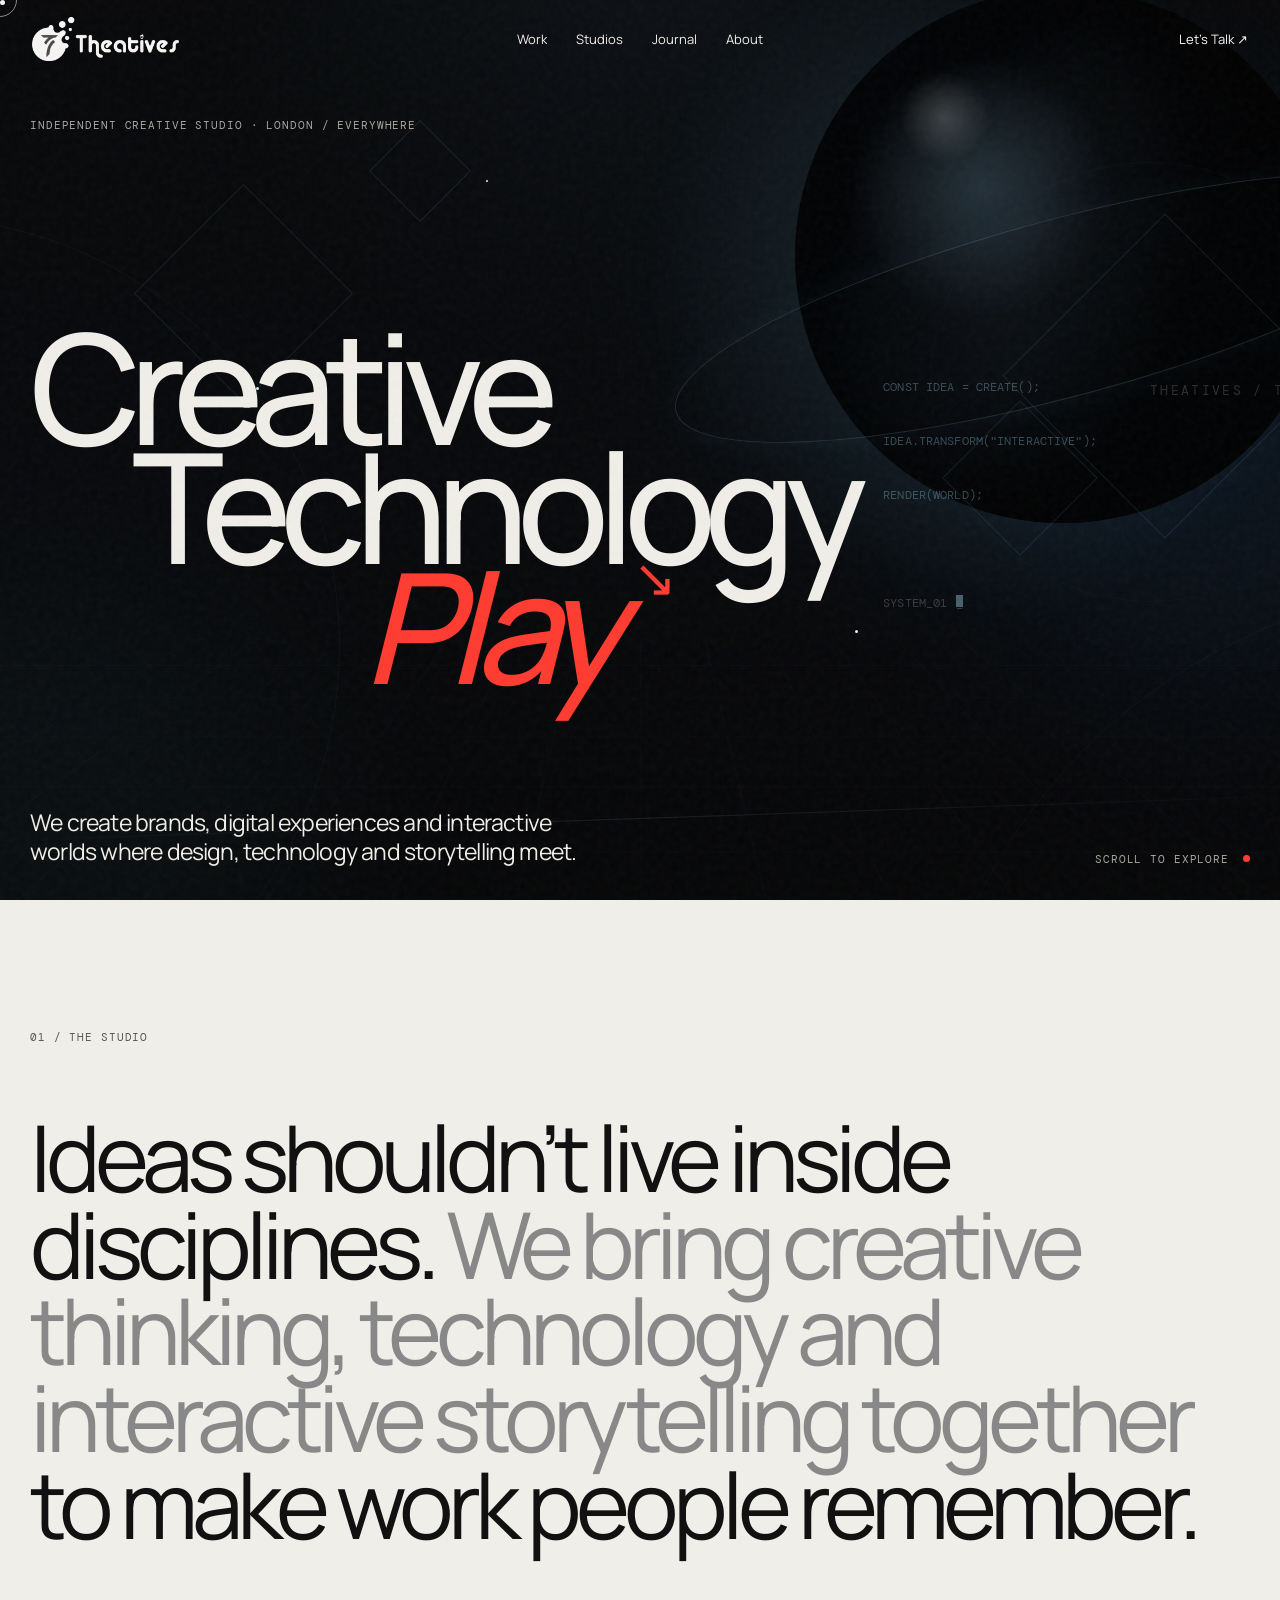
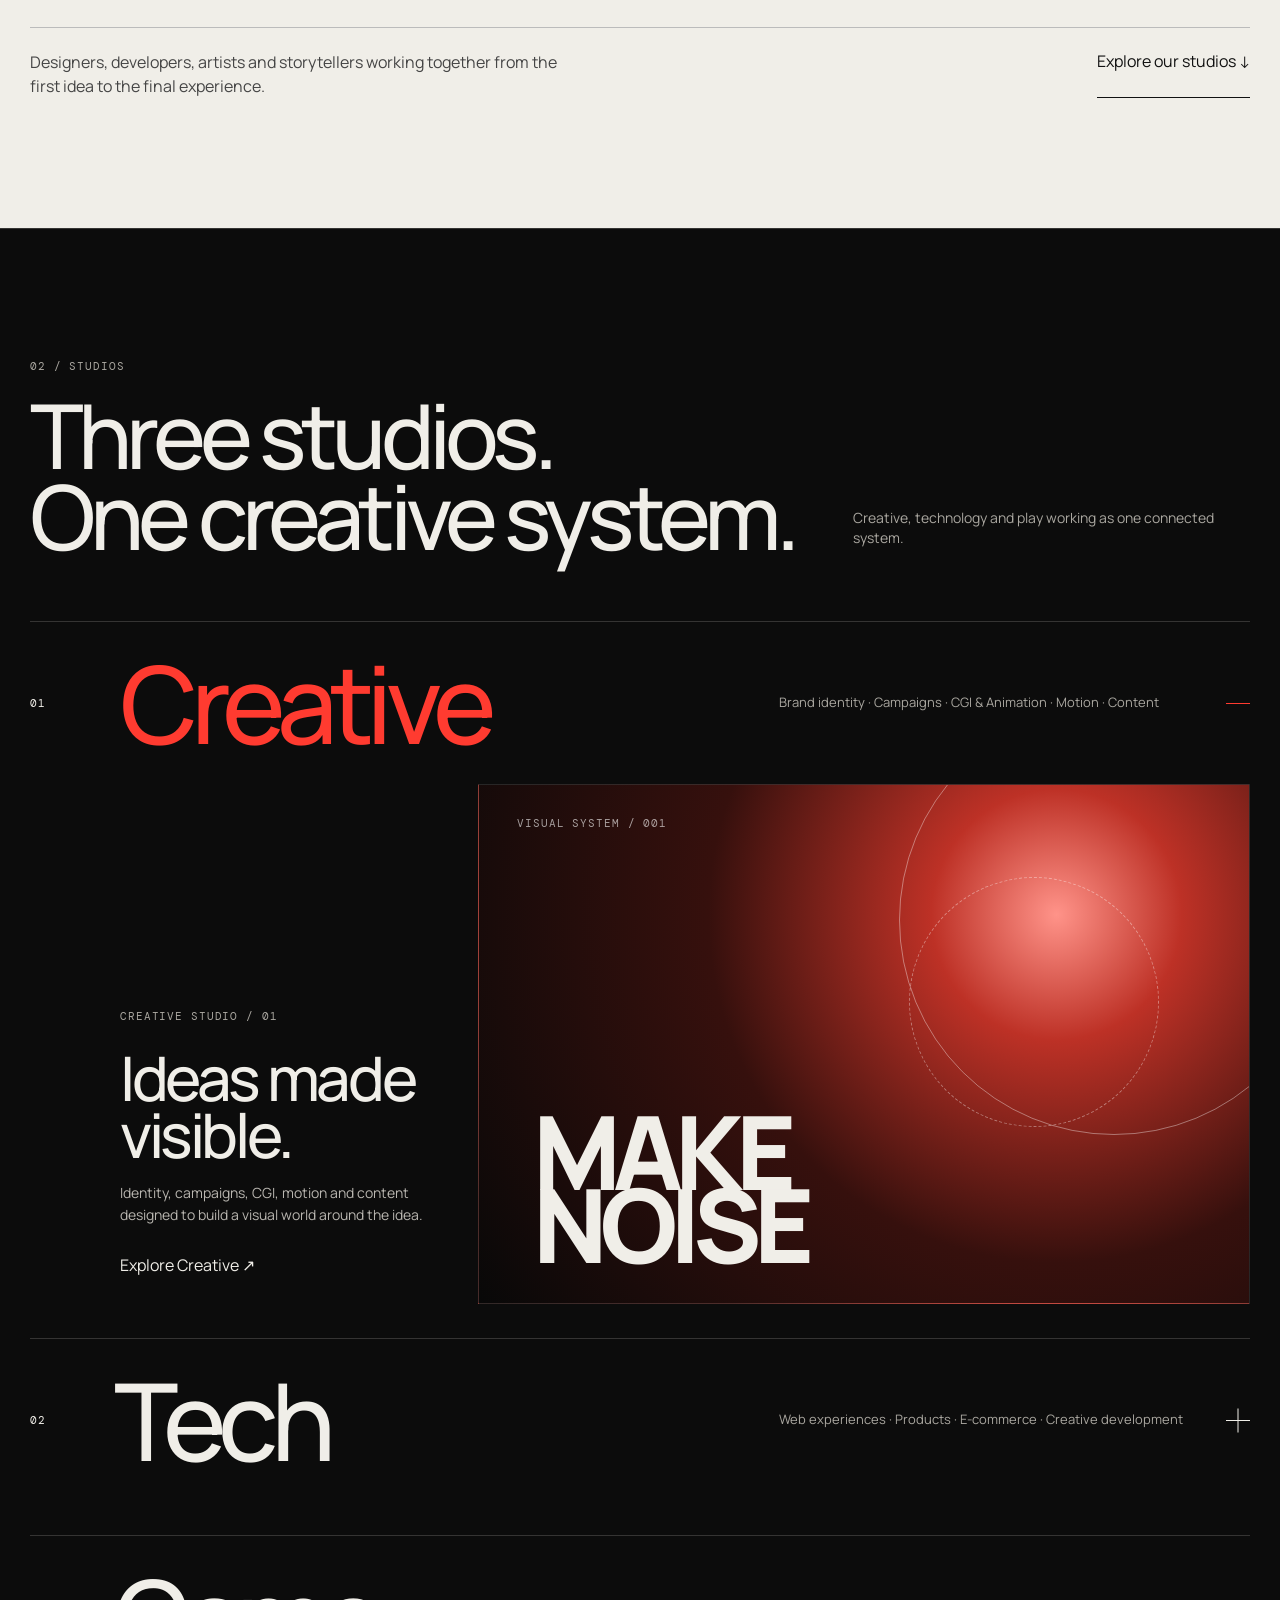
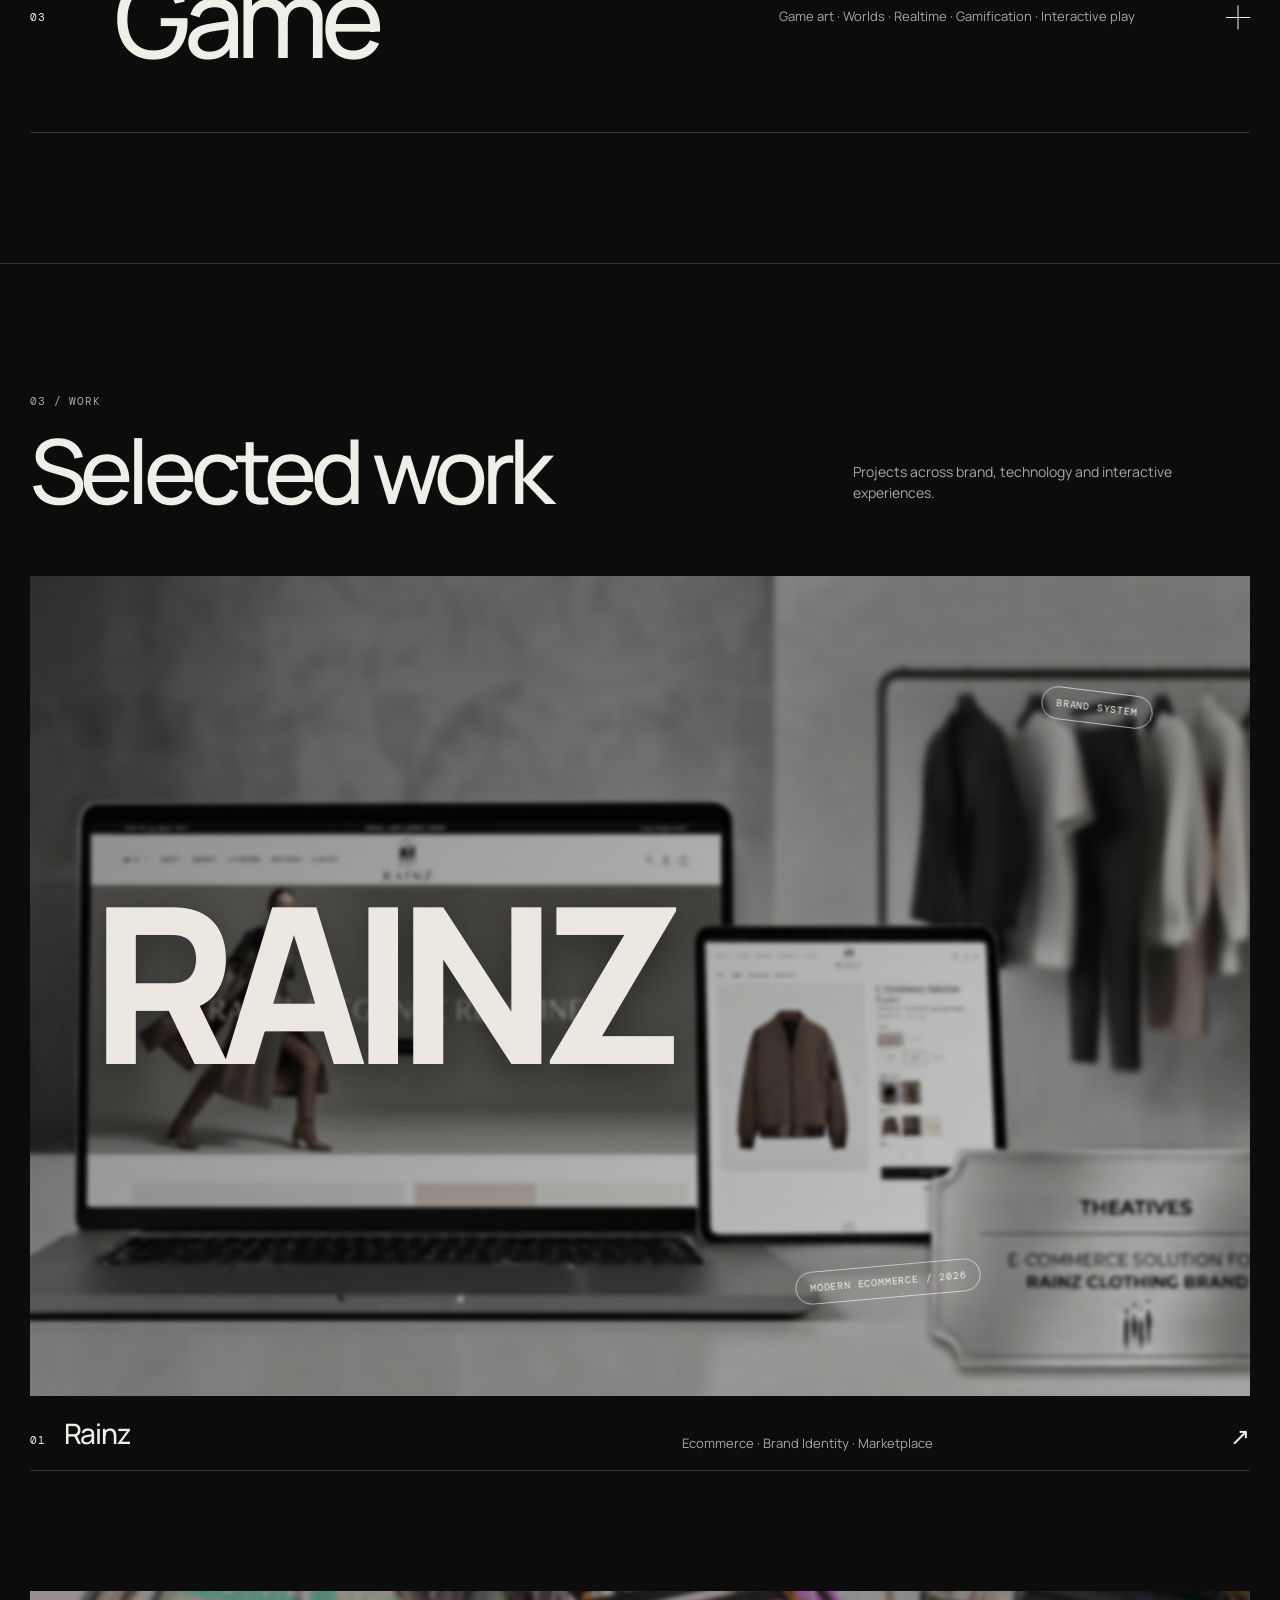
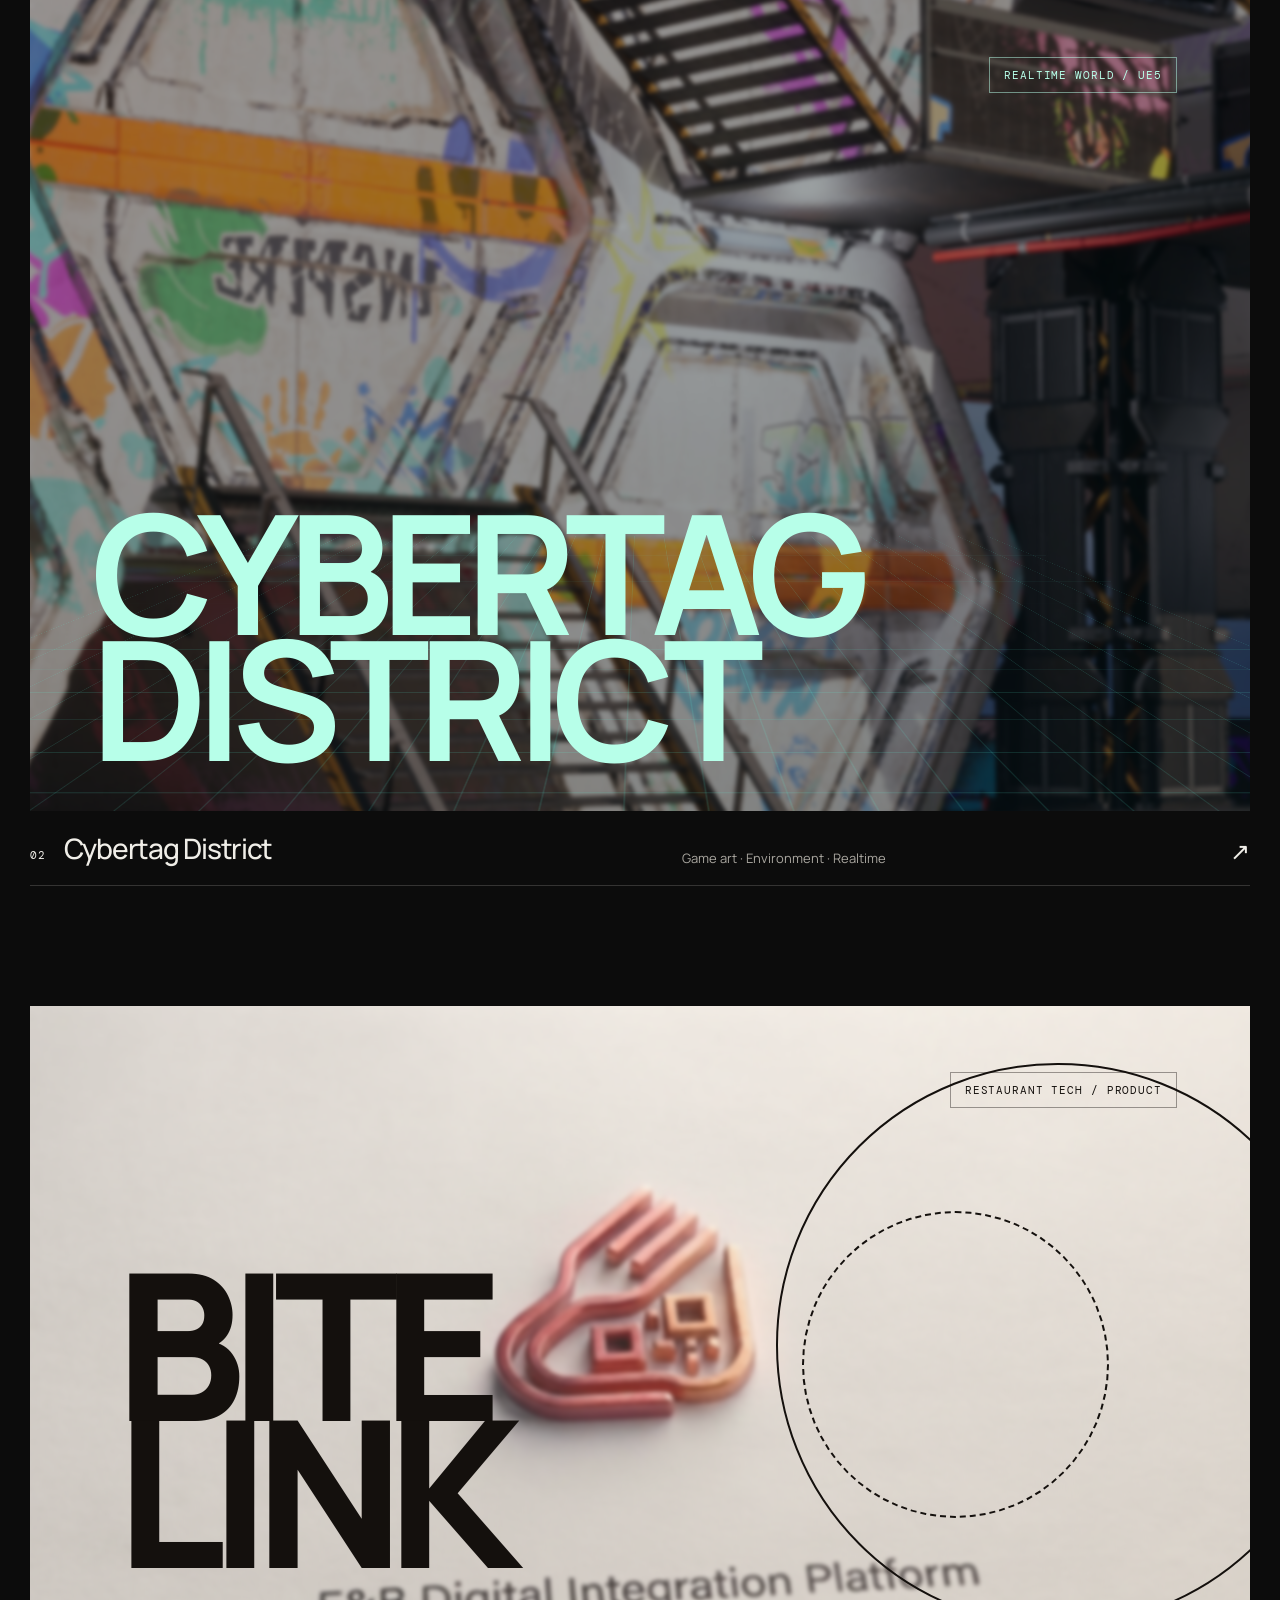
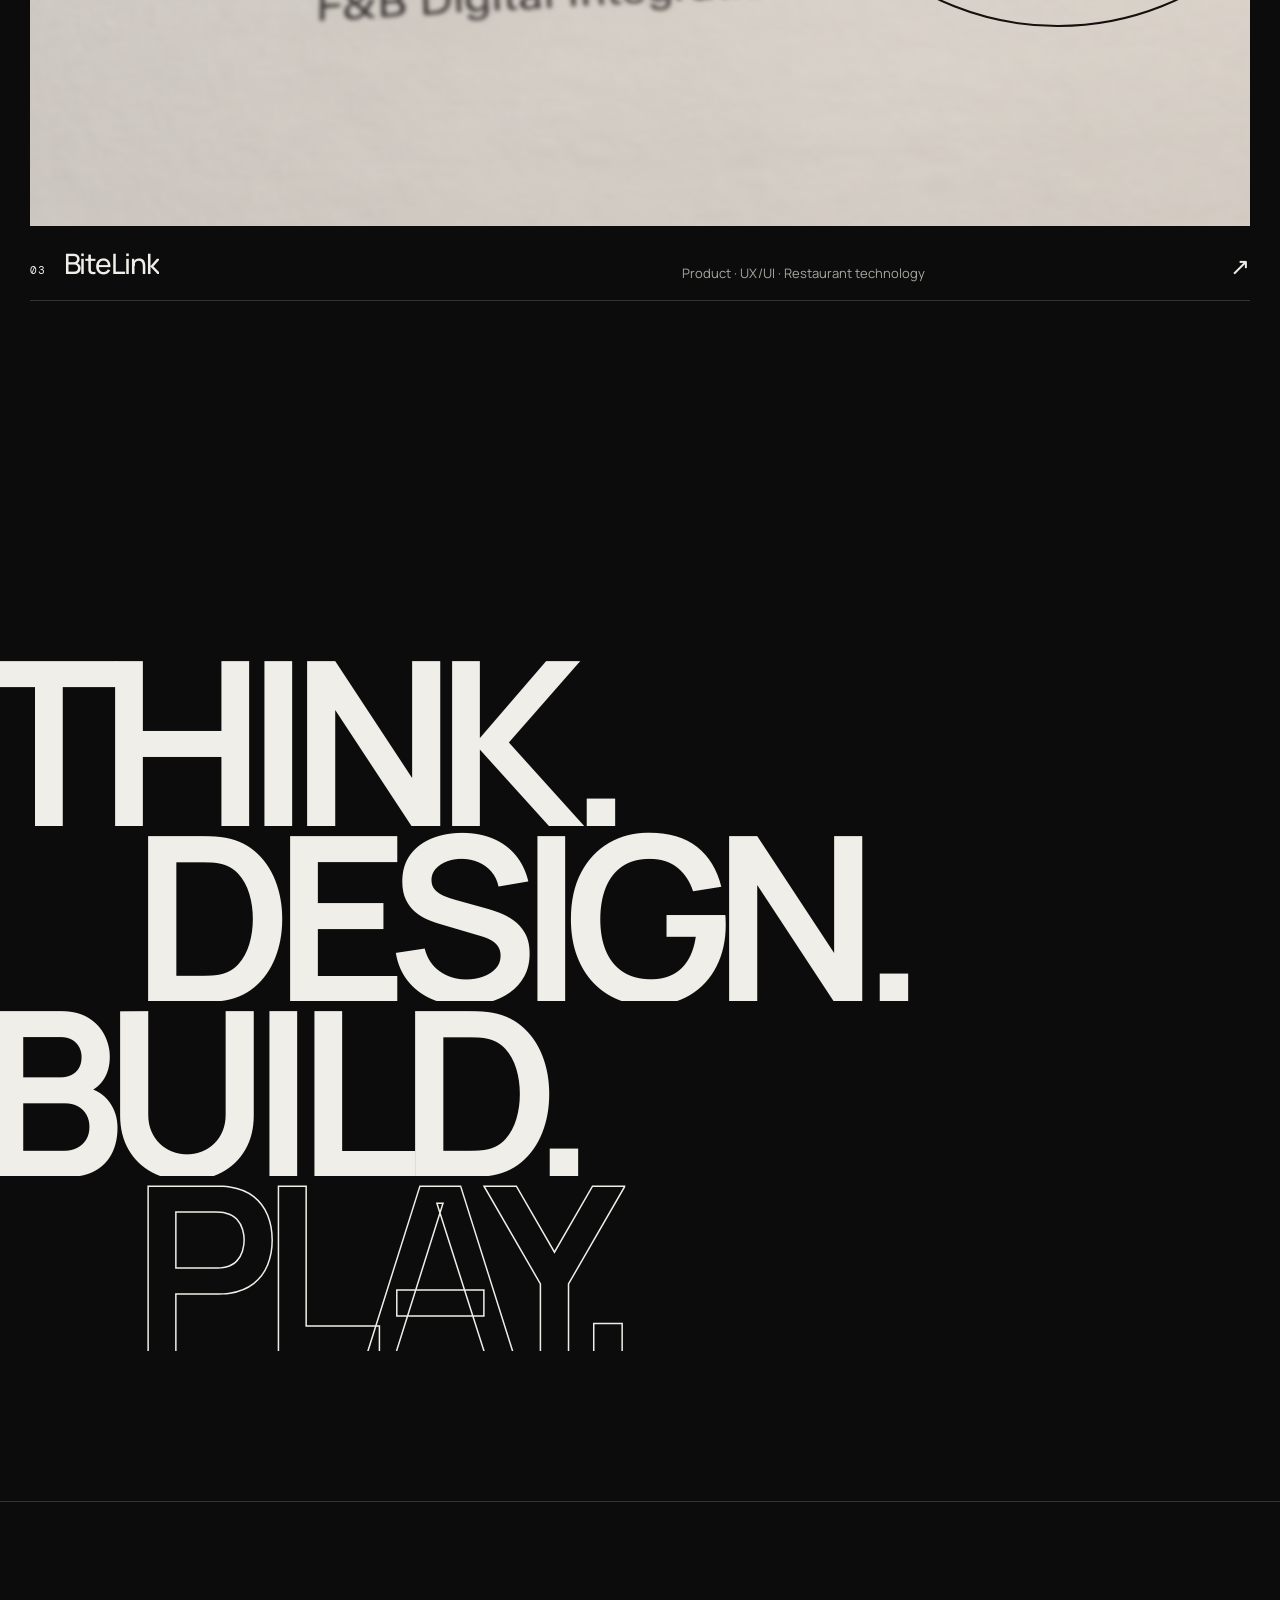
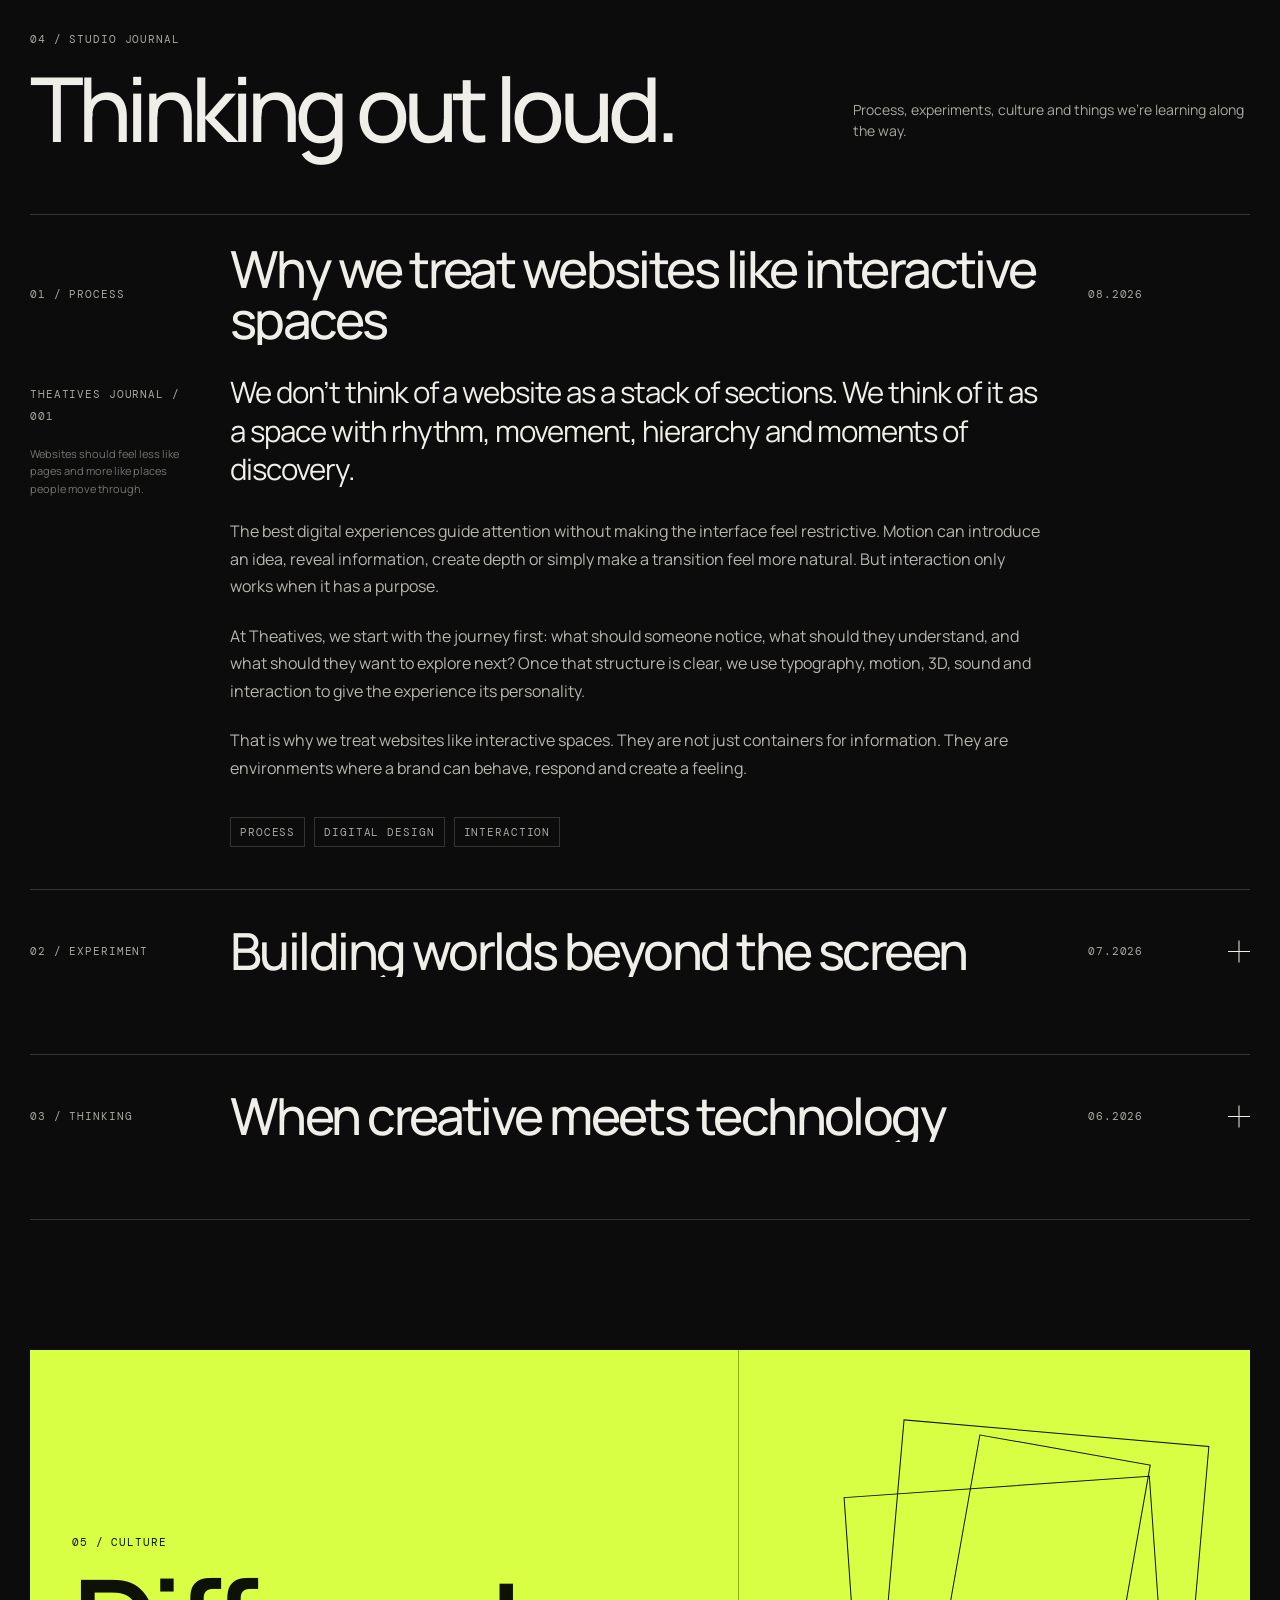
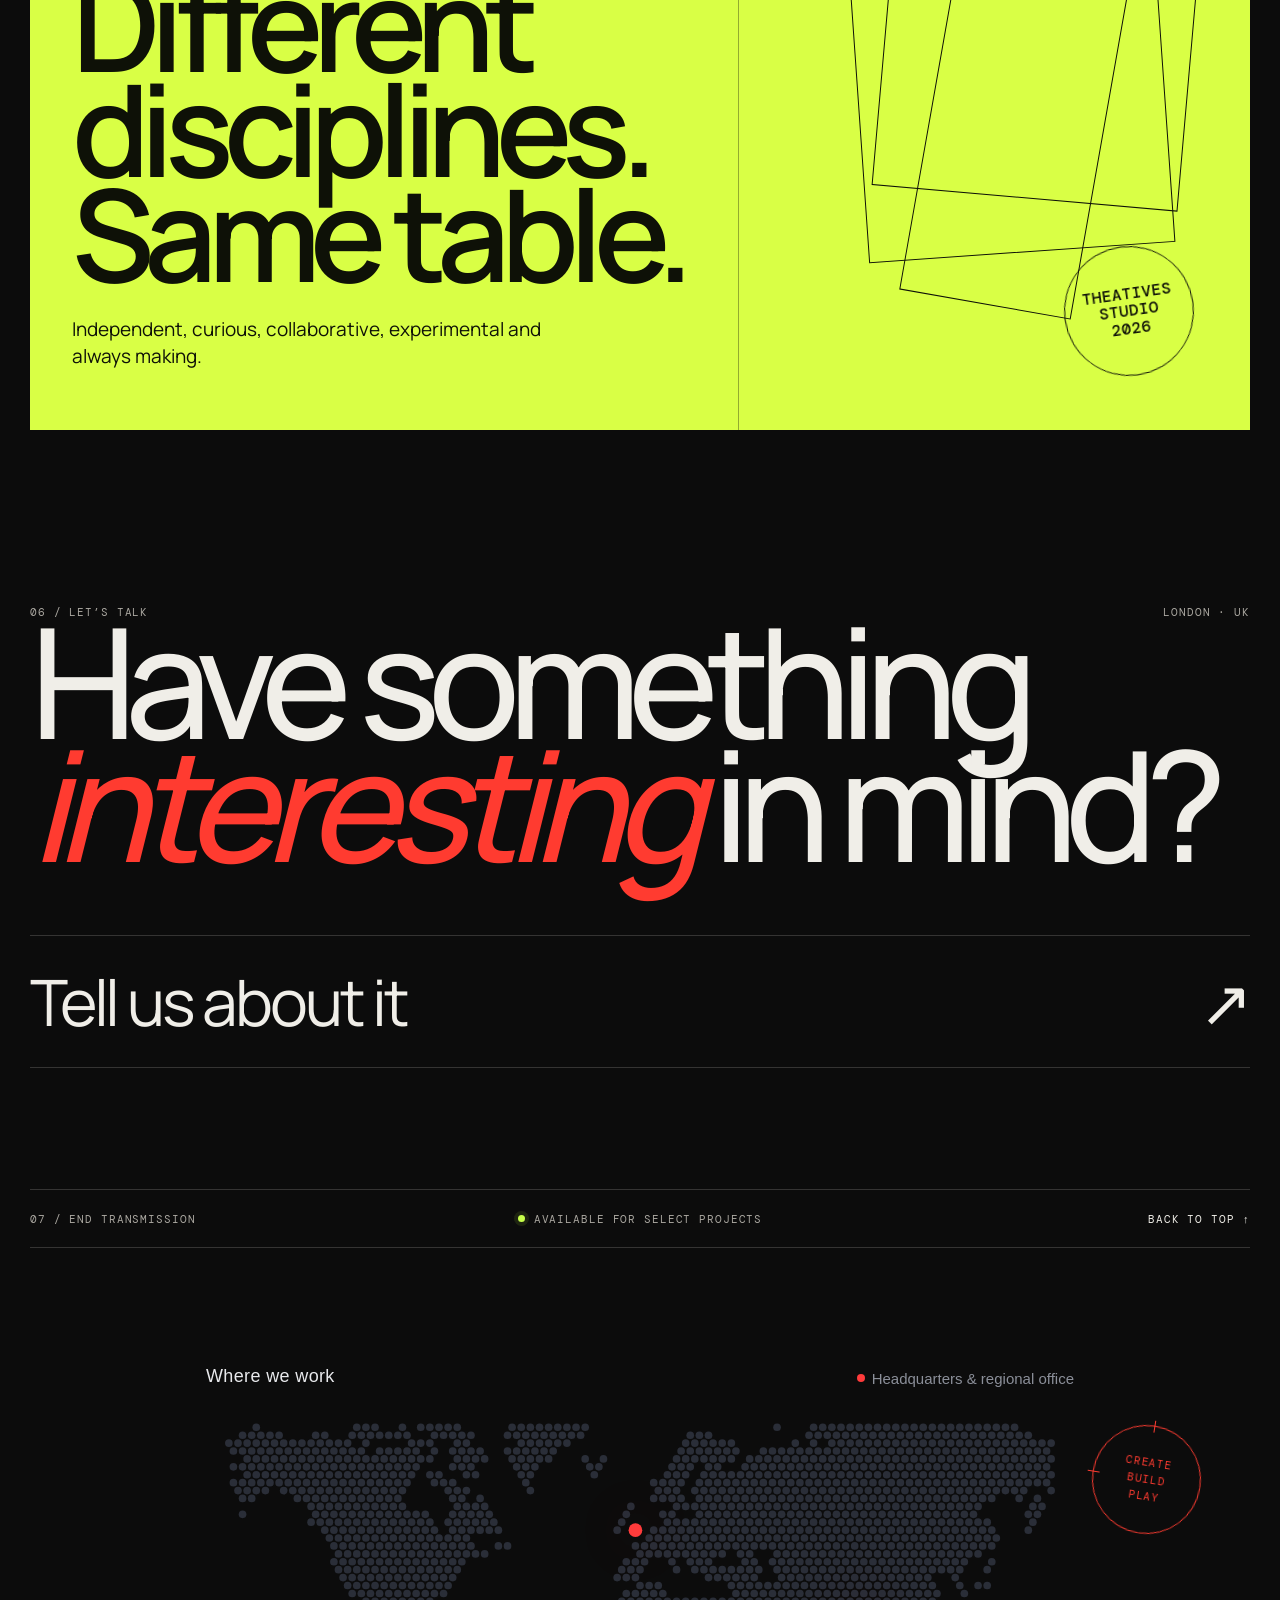
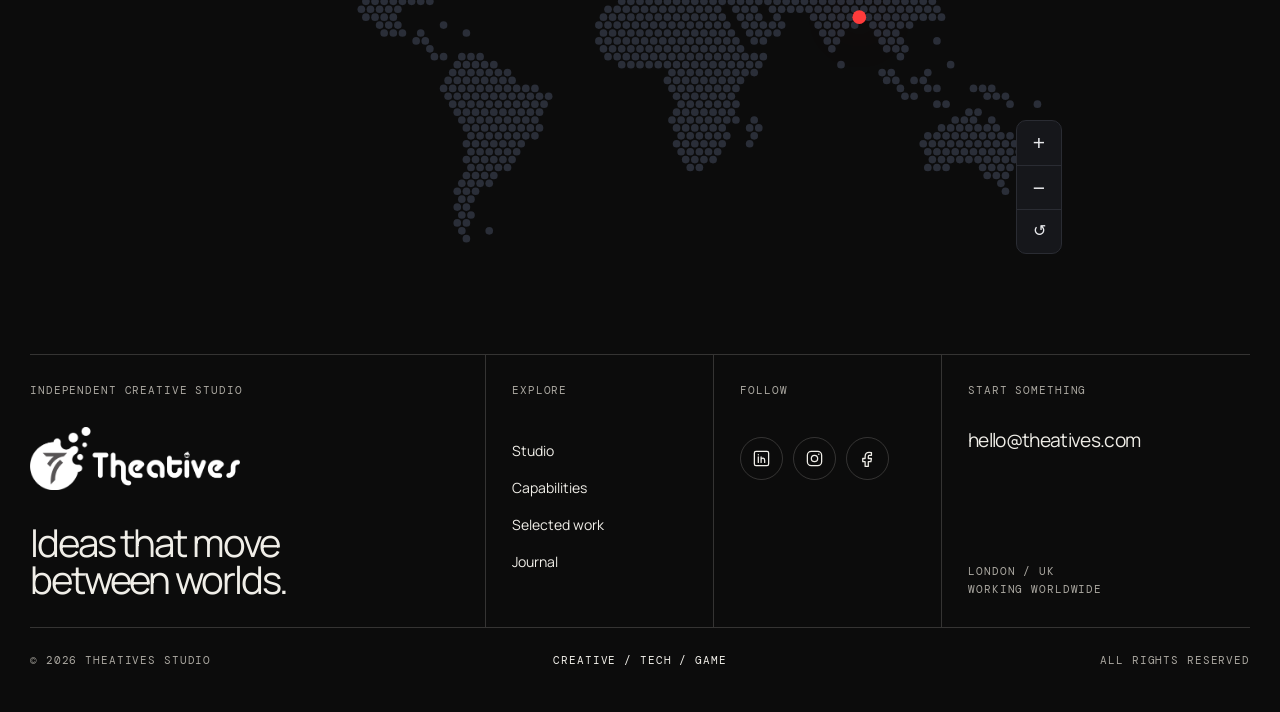
==== commit 5cb21675: "final revision" ====
--- a/index.html
+++ b/index.html
@@ -270,7 +270,7 @@
           <div class="project-art art-1">
             <div class="chrome-word">RAINZ</div>
             <div class="floating-pill pill-a">BRAND SYSTEM</div>
-            <div class="floating-pill pill-b">FAST FOOD / 2026</div>
+            <div class="floating-pill pill-b">MODERN ECOMMERCE / 2026</div>
           </div>
         </a>
         <div class="project-meta">
@@ -516,8 +516,8 @@
 
         <div class="footer-directory">
           <div class="footer-pitch">
+            <span class="mono">INDEPENDENT CREATIVE STUDIO</span>
             <img class="footer-pitch-logo" src="theatives-logo.png" alt="Theatives" />
-            <span class="mono">INDEPENDENT CREATIVE STUDIO</span>
             <p>Ideas that move<br>between worlds.</p>
           </div>
 
@@ -546,7 +546,7 @@
 
           <div class="footer-contact">
             <span class="mono">START SOMETHING</span>
-            <a href="mailto:hello@gmail.com">hello@gmail.com <span>&nearr;</span></a>
+            <a href="mailto:hello@theatives.com">hello@theatives.com <span>&nearr;</span></a>
             <p class="mono">LONDON / UK<br>WORKING WORLDWIDE</p>
           </div>
         </div>
--- a/styles.css
+++ b/styles.css
@@ -2370,7 +2370,7 @@
 
 @media (max-width:900px){
   .footer-map-frame{
-    height:480px;
+    height:380px;
   }
   .site-footer{margin-top:86px}
   .footer-rail{grid-template-columns:1fr auto;min-height:54px}
@@ -2387,10 +2387,11 @@
   .footer-bottom > :nth-child(2){display:none}
 }
 @media (max-width:600px){
+  .footer-map-frame{height:540px}
   .footer-rail{font-size:9px;letter-spacing:.04em}
   .footer-wordmark{padding:28px 0 32px}
   .footer-wordmark > img{width:82vw}
-  .footer-seal{width:68px;font-size:8px;top:18%}
+  .footer-seal{width:68px;font-size:8px;top:auto;right:auto;left:3%;bottom:72px}
   .footer-directory{grid-template-columns:1fr}
   .footer-directory > *{min-height:auto;padding:26px 0!important;border-right:0!important;border-top:1px solid var(--line)}
   .footer-directory > :first-child{border-top:0;min-height:170px}
